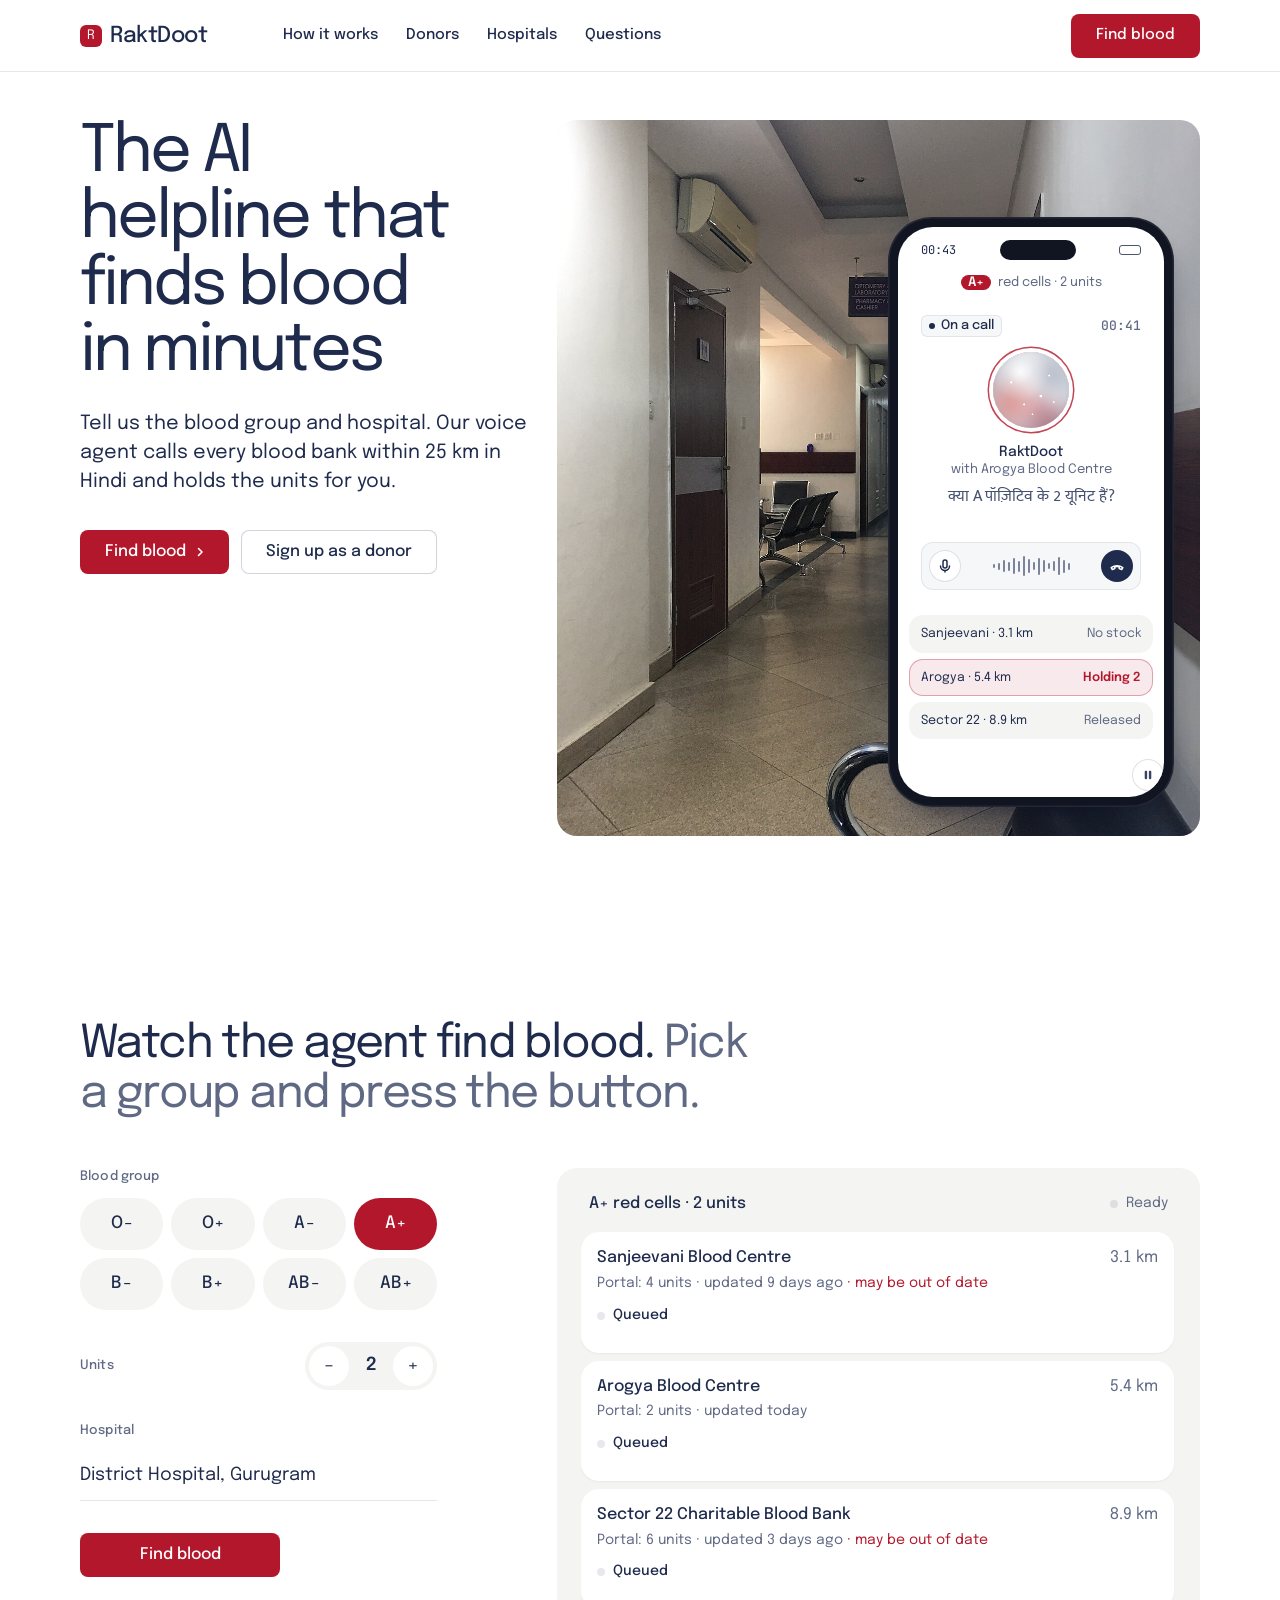
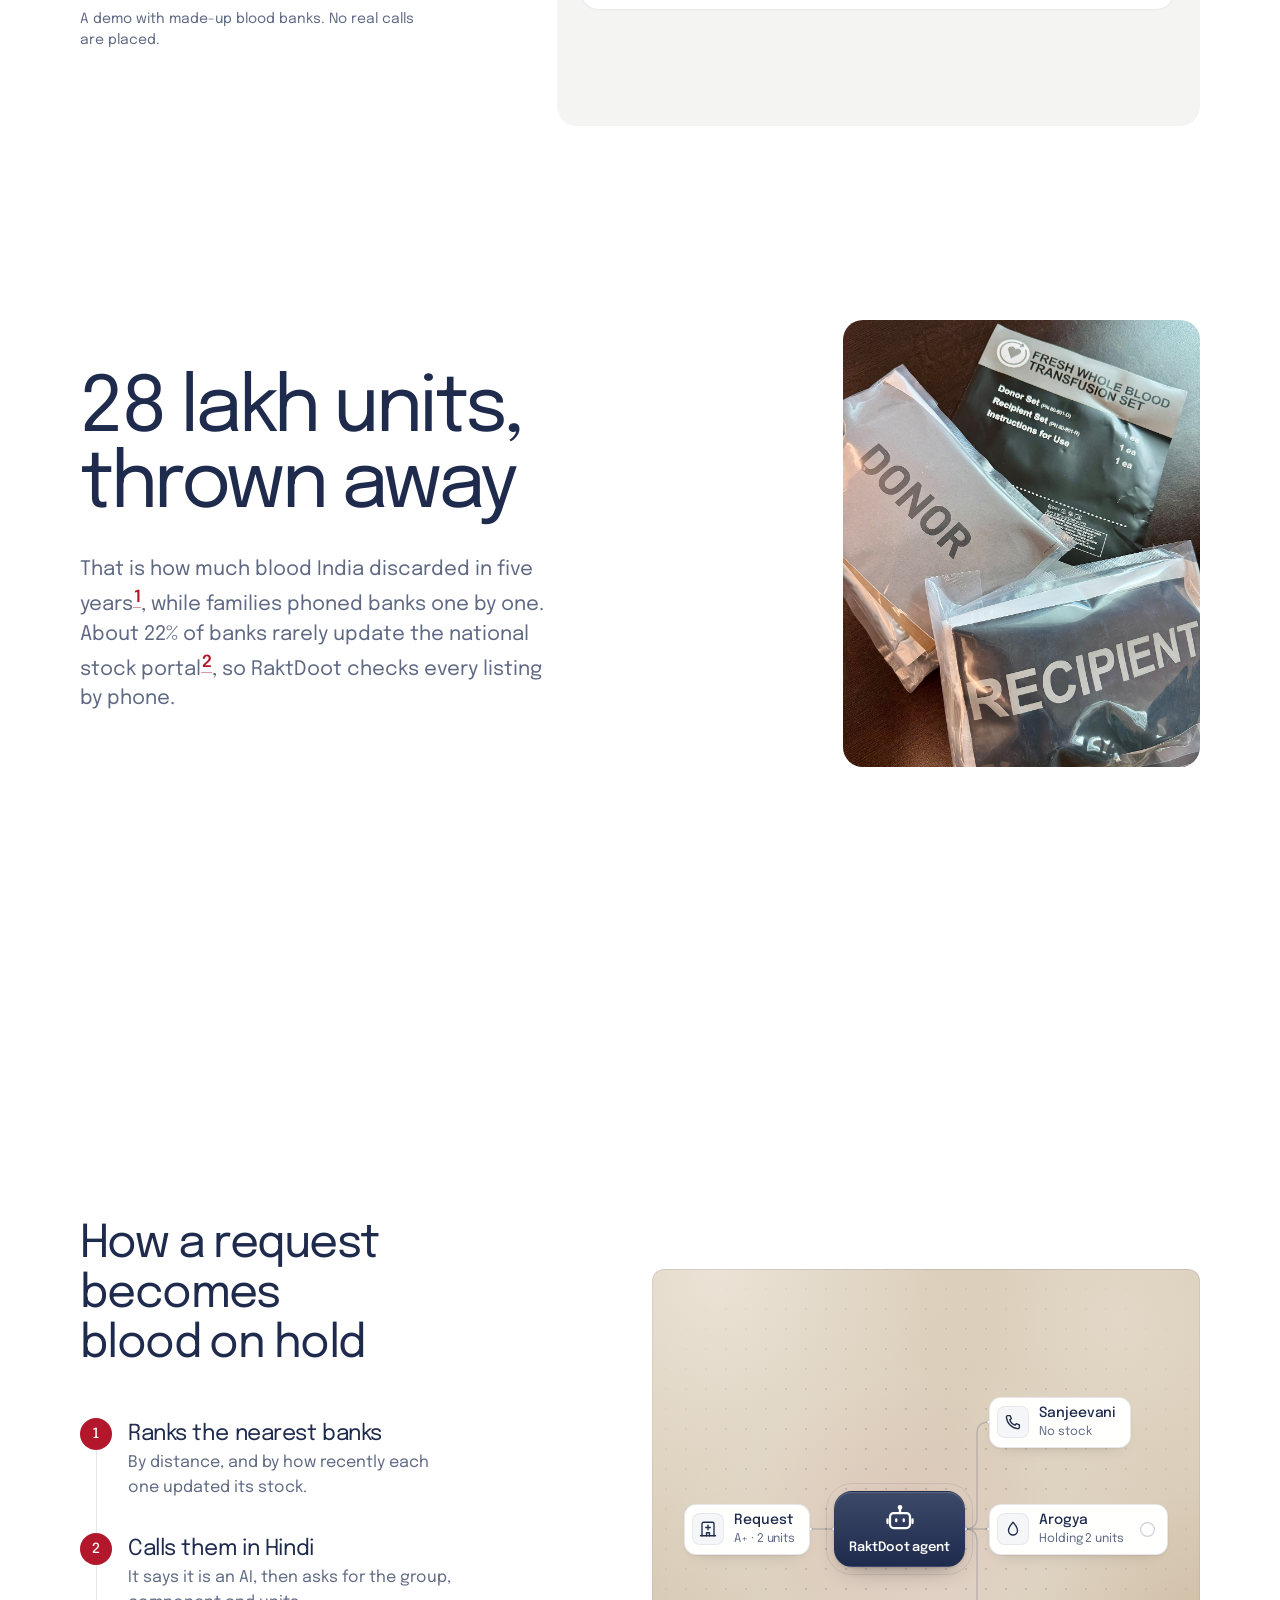
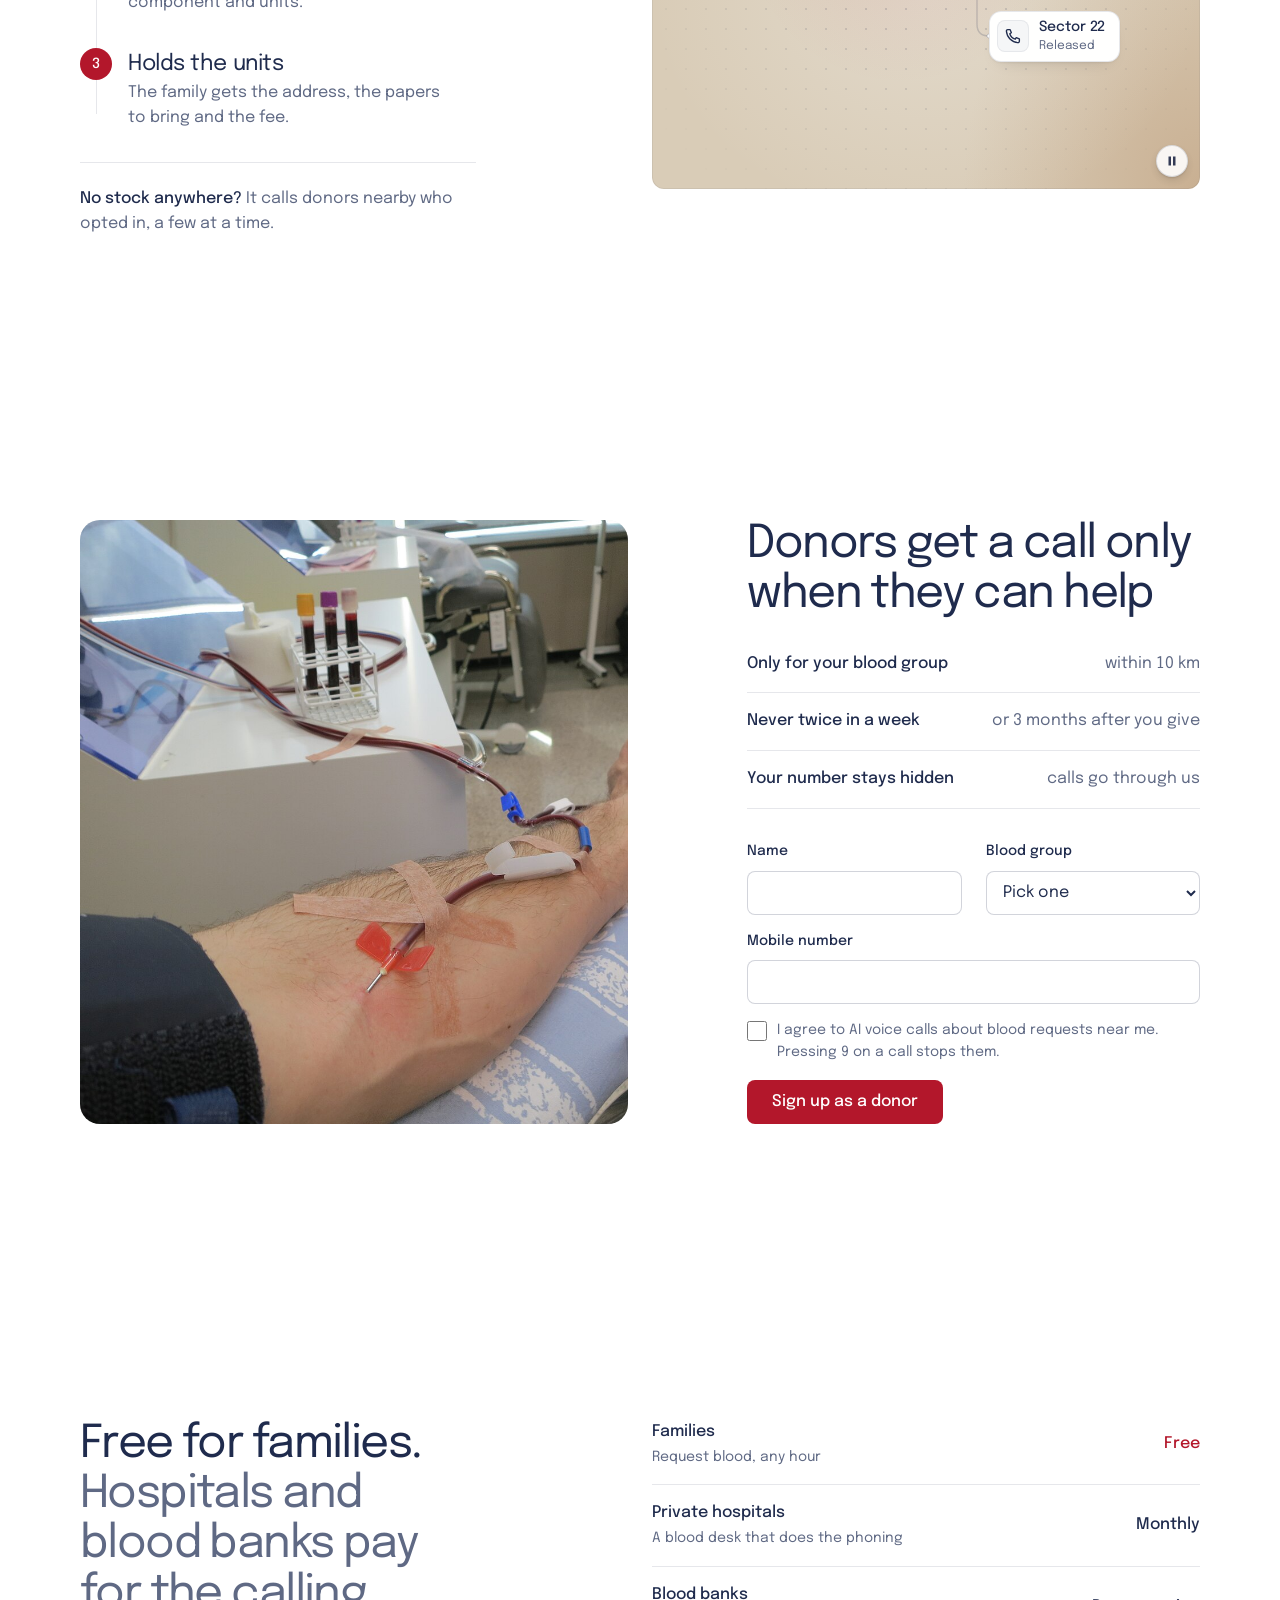
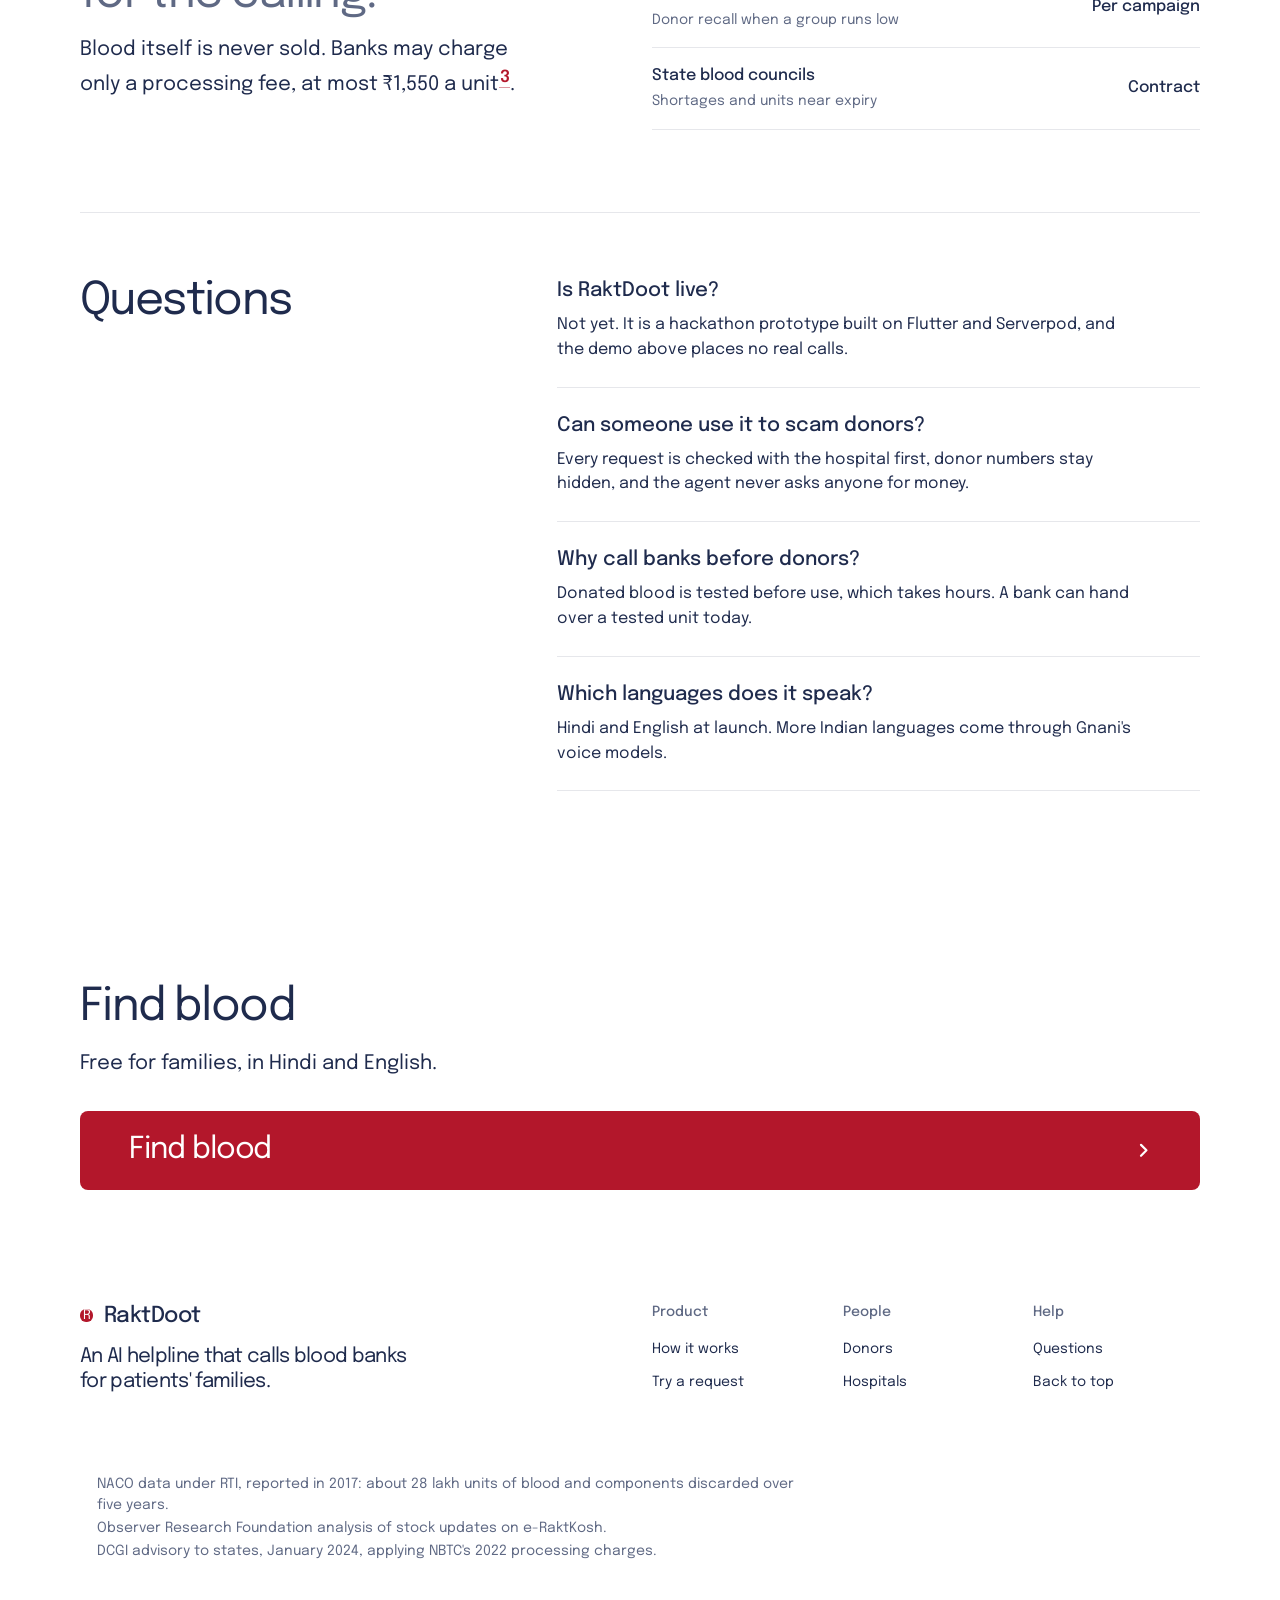
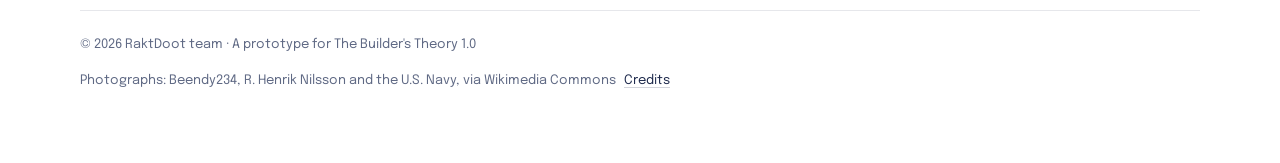
==== site/index.html @ 1589af37 "Baseline: pitch decks, landing page, plan and validation sheet Co-Authored-By: Claude Opus 5.5 <nore" ====
<!doctype html>
<html lang="en" data-type="software" data-radius="soft" data-buttons="solid" data-motion>
<head>
<meta charset="utf-8">
<meta name="viewport" content="width=device-width, initial-scale=1, viewport-fit=cover">
<title>RaktDoot: AI blood helpline for patients' families</title>
<meta name="description" content="Tell RaktDoot the blood group and hospital. Its voice agent calls nearby blood banks in Hindi and holds the units. Free for families.">
<meta property="og:type" content="website">
<meta property="og:title" content="RaktDoot: AI blood helpline for patients' families">
<meta property="og:description" content="A voice agent that calls every blood bank within 25 km and holds the units for you.">
<meta name="twitter:card" content="summary_large_image">
<link rel="icon" href="data:image/svg+xml,%3Csvg xmlns='http://www.w3.org/2000/svg' viewBox='0 0 32 32'%3E%3Ccircle cx='16' cy='16' r='15' fill='%23b3172b'/%3E%3Ctext x='16' y='22' font-family='Arial' font-size='17' font-weight='700' fill='%23fff' text-anchor='middle'%3ER%3C/text%3E%3C/svg%3E">
<meta name="theme-color" content="#ffffff">
<meta name="site-kind" content="software">
<meta name="page-type" content="software">
<link rel="preconnect" href="https://fonts.googleapis.com">
<link rel="preconnect" href="https://fonts.gstatic.com" crossorigin>
<link href="https://fonts.googleapis.com/css2?family=Epilogue:wght@400..700&family=JetBrains+Mono:wght@400..500&family=Mukta:wght@400;500;600&display=swap" rel="stylesheet">
<link rel="stylesheet" href="assets/system.css">
<link rel="stylesheet" href="assets/ui/cards.css">
<link rel="stylesheet" href="assets/motion/motion.css">
<link rel="stylesheet" href="assets/backgrounds/backgrounds.css">
<link rel="stylesheet" href="assets/layout/layout.css">
<link rel="stylesheet" href="assets/icons/icon.css">
<style>
:root {
  --p-bg: #ffffff; --p-surface: #f4f4f2; --p-ink: #1f2b4d; --p-muted: #5f6984;
  --p-accent: #b3172b; --p-accent-ink: #ffffff; --p-action: #b3172b; --p-action-ink: #ffffff;
  --p-inv-bg: #1f2b4d; --p-inv-surface: #2c3859; --p-inv-ink: #ffffff; --p-inv-muted: #a2a8b8;
  --p-inv-accent: #ffffff; --p-inv-accent-ink: #1f2b4d; --p-inv-action: #ffffff; --p-inv-action-ink: #1f2b4d;
  --font-display: "Epilogue", system-ui, sans-serif;
  --font-text: "Epilogue", system-ui, sans-serif;
  --font-mono: "JetBrains Mono", ui-monospace, "SFMono-Regular", Menlo, Consolas, monospace;
  --display-weight: 400;
  --display-tracking: -0.035em;
  --display-tracking-xl: -0.045em;
  --ly-scale: 0.97;
}
</style>
<link rel="stylesheet" href="assets/ui/base.css">
<link rel="stylesheet" href="assets/ui/voice/fragment.css">
<link rel="stylesheet" href="assets/diagrams/diagram.css">
<link rel="stylesheet" href="page.css?v=14">
<script>document.documentElement.classList.add('m-enter');setTimeout(()=>document.documentElement.classList.add('m-enter-done'),700)</script>
<script src="assets/backgrounds/backgrounds.js"></script>
<script>document.documentElement.classList.add('mo-js');setTimeout(()=>document.documentElement.classList.add('mo-safe'),2500)</script>
<link rel="modulepreload" href="assets/moments/moments.js">
<link rel="modulepreload" href="assets/moments/lib.js">
<link rel="modulepreload" href="assets/moments/liquid-type/moment.js">
</head>
<body>
<!-- type: software
     deal: hero split, nav nav-centre-less bar, close close-type, footer footer-columns, rhythm space, buttons solid, mark initial
     palette: brand (white, navy ink, blood red accent) · type: epilogue · moment: liquid-type on the statement -->

<header class="nav">
  <div class="wrap nav__bar">
    <a class="skip-link" href="#top">Skip to content</a>
    <a class="nav__logo" href="#top"><span class="mark mark--initial" aria-hidden="true">R</span>RaktDoot</a>
    <nav class="nav__links" aria-label="Main">
      <div class="nav__item"><a class="nav__link" href="#how">How it works</a></div>
      <div class="nav__item"><a class="nav__link" href="#donors">Donors</a></div>
      <div class="nav__item"><a class="nav__link" href="#pricing">Hospitals</a></div>
      <div class="nav__item"><a class="nav__link" href="#faq">Questions</a></div>
    </nav>
    <div class="nav__actions">
      <a class="btn btn--primary" href="#try">Find blood</a>
    </div>
    <button class="nav__toggle" type="button" aria-expanded="false" aria-label="Menu">
      <svg width="18" height="18" viewBox="0 0 18 18" aria-hidden="true"><path d="M2 5h14M2 13h14" stroke="currentColor" stroke-width="1.6" stroke-linecap="round"/></svg>
    </button>
  </div>
</header>

<main id="top">
  <section class="hero hero--split" data-enter aria-labelledby="hero-h">
    <div class="wrap"><div class="hero-text grid hero__grid">
      <div class="hero__text span-5">
        <h1 id="hero-h">The AI helpline that finds blood in minutes</h1>
        <p class="hero__lead t-lead">Tell us the blood group and hospital. Our voice agent calls every blood bank within 25&nbsp;km in Hindi and holds the units for you.</p>
        <div class="btn-row">
          <a class="btn btn--primary" href="#try">Find blood<svg class="m-arrow" viewBox="0 0 12 12" aria-hidden="true"><path class="m-arrow__stem" d="M1 6h8"/><path class="m-arrow__head" d="M4.5 2.5 8 6l-3.5 3.5"/></svg></a>
          <a class="btn btn--secondary" href="#donors">Sign up as a donor</a>
        </div>
      </div>
      <div class="hero__media span-7 start-6 rd-media">
        <img src="img/corridor.jpg" width="1280" height="1707" alt="A quiet hospital corridor with warm ceiling lights and a row of waiting chairs" style="--ly-pos: 30% 55%" fetchpriority="high" data-source="stand-in" data-subject="hospital corridor">
        <div class="rd-phone" aria-label="The RaktDoot app during a call to a blood bank">
          <div class="rd-phone__screen">
            <div class="rd-phone__status"><span class="mono" data-clock>11:02</span><span class="rd-phone__notch" aria-hidden="true"></span><span class="rd-phone__sig" aria-hidden="true"></span></div>
            <p class="rd-phone__req"><b>A+</b> red cells · 2 units</p>
            <div class="ui ui-panel ui-voice rd-voice" data-ui="voice" data-ui-loop data-ui-opts='{"lines":["क्या A पॉज़िटिव के 2 यूनिट हैं?","हाँ, 11:40 तक होल्ड कर दिया।"]}'>
              <div class="ui-voice__top">
                <span class="ui-chip ui-chip--ink">On a call</span>
                <span class="ui-spacer"></span>
                <span class="ui-voice__time" data-voice-time>00:41</span>
              </div>
              <div class="ui-voice__orb" data-voice-orb></div>
              <div class="ui-voice__who"><span class="ui-voice__name">RaktDoot</span><span class="ui-voice__with">with Arogya Blood Centre</span></div>
              <div class="ui-voice__cap" data-voice-cap lang="hi">क्या A पॉज़िटिव के 2 यूनिट हैं?</div>
              <div class="ui-voice__bar">
                <span class="ui-voice__btn" aria-hidden="true"><svg class="ui-icon" viewBox="0 0 16 16"><rect x="6" y="2" width="4" height="8" rx="2"/><path d="M3.5 8a4.5 4.5 0 0 0 9 0M8 12.5V14"/></svg></span>
                <span class="ui-voice__wave" aria-hidden="true"><i style="--h:4"></i><i style="--h:7"></i><i style="--h:12"></i><i style="--h:9"></i><i style="--h:16"></i><i style="--h:11"></i><i style="--h:20"></i><i style="--h:14"></i><i style="--h:8"></i><i style="--h:17"></i><i style="--h:12"></i><i style="--h:6"></i><i style="--h:10"></i><i style="--h:18"></i><i style="--h:13"></i><i style="--h:7"></i></span>
                <span class="ui-voice__btn ui-voice__end" aria-hidden="true"><svg class="ui-icon" viewBox="0 0 16 16"><path d="M2.2 9.6c3.4-2.6 8.2-2.6 11.6 0l-1.1 1.9-2.5-.9V8.9a7.5 7.5 0 0 0-4.4 0v1.7l-2.5.9z"/></svg></span>
              </div>
            </div>
            <ul class="rd-phone__list">
              <li><span>Sanjeevani · 3.1 km</span><em>No stock</em></li>
              <li class="is-on"><span>Arogya · 5.4 km</span><em>Holding 2</em></li>
              <li><span>Sector 22 · 8.9 km</span><em>Released</em></li>
            </ul>
          </div>
        </div>
      </div>
    </div></div>
  </section>

  <section class="section" id="try" aria-labelledby="try-h">
    <div class="wrap">
      <div class="section-head section-head--split">
        <div>
          <h2 id="try-h">Watch the agent find blood. <span class="muted">Pick a group and press the button.</span></h2>
        </div>
      </div>
      <div class="grid rd-try">
        <form class="rd-req span-4" id="request" novalidate aria-label="Demo blood request">
          <fieldset class="rd-field">
            <legend class="t-label muted">Blood group</legend>
            <div class="rd-groups" id="groups">
              <label><input type="radio" name="group" value="O-"><span>O−</span></label>
              <label><input type="radio" name="group" value="O+"><span>O+</span></label>
              <label><input type="radio" name="group" value="A-"><span>A−</span></label>
              <label><input type="radio" name="group" value="A+" checked><span>A+</span></label>
              <label><input type="radio" name="group" value="B-"><span>B−</span></label>
              <label><input type="radio" name="group" value="B+"><span>B+</span></label>
              <label><input type="radio" name="group" value="AB-"><span>AB−</span></label>
              <label><input type="radio" name="group" value="AB+"><span>AB+</span></label>
            </div>
          </fieldset>
          <div class="rd-field rd-row">
            <span class="t-label muted" id="units-k">Units</span>
            <div class="rd-stepper" role="group" aria-labelledby="units-k">
              <button type="button" id="unitsDown" aria-label="One unit fewer">−</button>
              <output id="units" aria-live="polite">2</output>
              <button type="button" id="unitsUp" aria-label="One unit more">+</button>
            </div>
          </div>
          <div class="rd-field">
            <label class="t-label muted" for="hospital">Hospital</label>
            <input class="rd-input" id="hospital" name="hospital" value="District Hospital, Gurugram" autocomplete="organization" aria-describedby="hospital-err">
            <p class="field__error" id="hospital-err" hidden>Write the hospital's name.</p>
          </div>
          <button class="btn btn--primary rd-go" type="submit" id="findBtn">Find blood</button>
          <p class="t-small muted">A demo with made-up blood banks. No real calls are placed.</p>
        </form>

        <div class="rd-log span-7 start-6" id="log" aria-live="off">
          <div class="rd-log__head">
            <span class="rd-log__title" id="logTitle">A+ red cells · 2 units</span>
            <span class="rd-log__state" id="logState">Ready</span>
          </div>
          <div class="rd-log__body" id="logBody">
            <ol class="rd-calls" id="calls"></ol>
            <div id="donorsRun" hidden></div>
            <div class="rd-go-card" id="gocard" hidden></div>
          </div>
          <p class="sr-only" id="announce" aria-live="polite"></p>
        </div>
      </div>
    </div>
  </section>

  <section class="section rd-why" id="why" aria-labelledby="why-h">
    <div class="wrap">
      <div class="grid rd-why__grid">
        <div class="span-7" data-moment="liquid-type" data-moment-opts='{"strength": 1.1}'>
          <h2 id="why-h" class="mo-lt__type rd-statement">28 lakh units, thrown away</h2>
          <p class="t-lead rd-why__lead">That is how much blood India discarded in five years<sup><a href="#src-1">1</a></sup>, while families phoned banks one by one. About 22% of banks rarely update the national stock portal<sup><a href="#src-2">2</a></sup>, so RaktDoot checks every listing by phone.</p>
        </div>
        <div class="frame frame--photo frame--portrait span-4 start-9 rd-why__photo">
          <img class="frame__img" src="img/blood-bags.jpg" width="1280" height="1707" alt="Two blood bags in sealed pouches marked donor and recipient" loading="lazy" data-source="stand-in" data-subject="blood bags">
        </div>
      </div>
    </div>
  </section>

  <section class="section" id="how" aria-labelledby="how-h">
    <div class="wrap">
      <div class="grid rd-how">
        <div class="span-5">
          <div class="section-head">
            <h2 id="how-h">How a request becomes blood on hold</h2>
          </div>
          <ol class="rd-steps">
            <li>
              <span class="step-num">1</span>
              <h3>Ranks the nearest banks</h3>
              <p>By distance, and by how recently each one updated its stock.</p>
            </li>
            <li>
              <span class="step-num">2</span>
              <h3>Calls them in Hindi</h3>
              <p>It says it is an AI, then asks for the group, component and units.</p>
            </li>
            <li>
              <span class="step-num">3</span>
              <h3>Holds the units</h3>
              <p>The family gets the address, the papers to bring and the fee.</p>
            </li>
          </ol>
          <p class="rd-fallback"><b>No stock anywhere?</b> It calls donors nearby who opted in, a few at a time.</p>
        </div>
        <div class="panel span-6 start-7 rd-how__panel">
          <div class="dg" data-diagram><script type="application/json">{"layout": "lanes", "alt": "A request from the hospital goes to the RaktDoot agent, which calls three blood banks at once: one has no stock, one holds two units, one is released.", "input": {"label": "Request", "icon": "ui:hospital", "sub": "A+ · 2 units"}, "core": {"label": "RaktDoot agent", "icon": "ui:bot"}, "lanes": [{"label": "Sanjeevani", "icon": "ui:phone", "sub": "No stock"}, {"label": "Arogya", "icon": "ui:droplet", "done": true, "sub": "Holding 2 units"}, {"label": "Sector 22", "icon": "ui:phone", "sub": "Released"}]}</script></div>
        </div>
      </div>
    </div>
  </section>

  <section class="section rd-donors" id="donors" aria-labelledby="donors-h">
    <div class="wrap">
      <div class="grid rd-donors__grid">
        <div class="frame frame--photo span-6 rd-donors__photo">
          <img class="frame__img" src="img/donation.jpg" width="1280" height="1058" alt="A donor's arm during a platelet donation, with a line running to sample tubes" loading="lazy" data-source="stand-in" data-subject="blood donation" style="object-position: 40% 50%">
        </div>
        <div class="span-5 start-8 rd-donors__copy">
          <h2 id="donors-h">Donors get a call only when they can help</h2>
          <ul class="rows rd-promises">
            <li><span class="rows__name">Only for your blood group</span><span class="rows__value">within 10 km</span></li>
            <li><span class="rows__name">Never twice in a week</span><span class="rows__value">or 3 months after you give</span></li>
            <li><span class="rows__name">Your number stays hidden</span><span class="rows__value">calls go through us</span></li>
          </ul>
          <form class="rd-dform" id="donorForm" novalidate>
            <div class="field"><label for="dName">Name</label>
              <input id="dName" name="name" type="text" autocomplete="name" aria-describedby="dName-err">
              <p class="field__error" id="dName-err" hidden>Write your name.</p></div>
            <div class="field"><label for="dGroup">Blood group</label>
              <select id="dGroup" name="group" aria-describedby="dGroup-err">
                <option value="">Pick one</option>
                <option>O−</option><option>O+</option><option>A−</option><option>A+</option><option>B−</option><option>B+</option><option>AB−</option><option>AB+</option>
              </select>
              <p class="field__error" id="dGroup-err" hidden>Pick your blood group.</p></div>
            <div class="field rd-dform__wide"><label for="dPhone">Mobile number</label>
              <input id="dPhone" name="phone" type="tel" inputmode="numeric" autocomplete="tel-national" aria-describedby="dPhone-err">
              <p class="field__error" id="dPhone-err" hidden>Write a 10-digit mobile number.</p></div>
            <label class="rd-consent rd-dform__wide"><input id="dConsent" type="checkbox" aria-describedby="dConsent-err"><span>I agree to AI voice calls about blood requests near me. Pressing 9 on a call stops them.</span></label>
            <p class="field__error rd-dform__wide" id="dConsent-err" hidden>Tick the box so we are allowed to call you.</p>
            <div class="btn-row rd-dform__wide"><button class="btn btn--primary" type="submit">Sign up as a donor</button></div>
            <p class="rd-dform__done rd-dform__wide" id="donorDone" role="status" hidden></p>
          </form>
        </div>
      </div>
    </div>
  </section>

  <section class="section" id="pricing" aria-labelledby="pricing-h">
    <div class="wrap">
      <div class="grid">
        <div class="section-head span-5">
          <h2 id="pricing-h">Free for families. <span class="muted">Hospitals and blood banks pay for the calling.</span></h2>
          <p class="t-small muted">Blood itself is never sold. Banks may charge only a processing fee, at most ₹1,550 a unit<sup><a href="#src-3">3</a></sup>.</p>
        </div>
        <ul class="rows span-6 start-7 rd-payers">
          <li><span class="rows__name">Families<small>Request blood, any hour</small></span><span class="rows__value">Free</span></li>
          <li><span class="rows__name">Private hospitals<small>A blood desk that does the phoning</small></span><span class="rows__value">Monthly</span></li>
          <li><span class="rows__name">Blood banks<small>Donor recall when a group runs low</small></span><span class="rows__value">Per campaign</span></li>
          <li><span class="rows__name">State blood councils<small>Shortages and units near expiry</small></span><span class="rows__value">Contract</span></li>
        </ul>
      </div>
    </div>
  </section>

  <section class="section" id="faq" aria-labelledby="faq-h">
    <div class="wrap">
      <div class="grid">
        <div class="section-head span-4"><h2 id="faq-h">Questions</h2></div>
        <div class="faq span-7 start-6">
          <div class="faq__item"><h3>Is RaktDoot live?</h3><p>Not yet. It is a hackathon prototype built on Flutter and Serverpod, and the demo above places no real calls.</p></div>
          <div class="faq__item"><h3>Can someone use it to scam donors?</h3><p>Every request is checked with the hospital first, donor numbers stay hidden, and the agent never asks anyone for money.</p></div>
          <div class="faq__item"><h3>Why call banks before donors?</h3><p>Donated blood is tested before use, which takes hours. A bank can hand over a tested unit today.</p></div>
          <div class="faq__item"><h3>Which languages does it speak?</h3><p>Hindi and English at launch. More Indian languages come through Gnani's voice models.</p></div>
        </div>
      </div>
    </div>
  </section>
</main>

<footer class="footer closing" id="contact" aria-labelledby="close-h">
  <div class="wrap">
    <div class="closing__cta close--type">
      <div class="section-head">
        <h2 id="close-h">Find blood</h2>
        <p>Free for families, in Hindi and English.</p>
      </div>
      <a class="btn btn--primary btn--xl btn--wide" href="#try">Find blood<svg class="m-arrow" viewBox="0 0 12 12" aria-hidden="true"><path class="m-arrow__stem" d="M1 6h8"/><path class="m-arrow__head" d="M4.5 2.5 8 6l-3.5 3.5"/></svg></a>
    </div>
    <div class="closing__links">
      <div class="grid">
        <div class="span-4 stack-4">
          <a class="nav__logo" href="#top"><span class="mark mark--initial" aria-hidden="true">R</span>RaktDoot</a>
          <p class="footer__lede">An AI helpline that calls blood banks for patients' families.</p>
        </div>
        <div class="span-2 start-7 footer__col"><h3>Product</h3><ul><li><a href="#how">How it works</a></li><li><a href="#try">Try a request</a></li></ul></div>
        <div class="span-2 footer__col"><h3>People</h3><ul><li><a href="#donors">Donors</a></li><li><a href="#pricing">Hospitals</a></li></ul></div>
        <div class="span-2 footer__col"><h3>Help</h3><ul><li><a href="#faq">Questions</a></li><li><a href="#top">Back to top</a></li></ul></div>
      </div>
      <ol class="rd-sources t-small muted">
        <li id="src-1">NACO data under RTI, reported in 2017: about 28 lakh units of blood and components discarded over five years.</li>
        <li id="src-2">Observer Research Foundation analysis of stock updates on e-RaktKosh.</li>
        <li id="src-3">DCGI advisory to states, January 2024, applying NBTC's 2022 processing charges.</li>
      </ol>
      <div class="footer__legal">
        <span>&copy; 2026 RaktDoot team · A prototype for The Builder's Theory 1.0</span>
        <details class="credits"><summary>Photographs: Beendy234, R. Henrik Nilsson and the U.S. Navy, via Wikimedia Commons</summary><p>Hospital corridor by Beendy234 (CC0); platelet donation by R. Henrik Nilsson (CC BY 4.0); blood bags, U.S. Navy photo by Emily McCamy (public domain). All via Wikimedia Commons.</p></details>
      </div>
    </div>
  </div>
</footer>

<script type="module" src="assets/system.js"></script>
<script type="module" src="assets/motion/motion.js"></script>
<script type="module" src="assets/layout/layout.js"></script>
<script type="module" src="assets/diagrams/mount.js"></script>
<script type="module" src="page.js"></script>
</body>
</html>
---- site/assets/system.css ----
/*
  taste-skill system.css - the one system for the page. Link it first, then assets/ui/cards.css (the
  feature card, its panel and the fragment placements), then set the palette (--p-*), the fonts and
  the radius set on :root in the page (node scripts/start.mjs prints that block).
  Do not add a second grid, spacing scale, type scale, radius scale, button or card style.
*/

/* ---------------------------------------------------------------- tokens */
:root {
  /* palette (hex only; fx.js reads --bg --surface --ink --muted --accent --accent-ink) */
  --p-bg: #ffffff;
  --p-surface: #f4f4f4;
  --p-ink: #111111;
  --p-muted: #6b6b6b;
  --p-accent: #1a4be0;
  --p-accent-ink: #ffffff;
  --p-action: #1a4be0;      /* buttons, links, focus: the accent, or the ink when the accent is too pale */
  --p-action-ink: #ffffff;
  --p-inv-bg: #111111;
  --p-inv-surface: #1c1c1c;
  --p-inv-ink: #f4f4f4;
  --p-inv-muted: #a3a3a3;
  --p-inv-accent: #ffffff;
  --p-inv-accent-ink: #111111;
  --p-inv-action: #ffffff;
  --p-inv-action-ink: #111111;
  /* the lit ground behind UI and in the closing band (references/cards.md), one per page, tech pages only
     (none on kind other, which is flat): <html data-ground="sand|sky|sage|painting">. system.js gives it to every ground
     that holds UI, on light and dark pages alike; --hue on one panel changes only its accent */
  --ground-bg: #d9ccb7; --ground-surface: #e9e0d2; --ground-ink: #2a2622; --ground-muted: #5a534a; --ground-accent: #a8794a;

  /* fonts */
  --font-display: system-ui, -apple-system, "Segoe UI", sans-serif;
  --font-text: system-ui, -apple-system, "Segoe UI", sans-serif;
  --font-mono: ui-monospace, "SFMono-Regular", Menlo, Consolas, monospace;
  --display-weight: 400;    /* headlines 400; 500 on a tech page (software, gaming, hardware) */
  --display-tracking: -0.025em;

  /* the page rhythm (references/layout-v4.md): one section per screen. The header is fixed and
     --nav tall; every section is padded --padt above and --padb (plus the phone action bar, --bar)
     below, and is exactly one or two screens tall (--h: 1 or 2; --hm on a phone). The hero's words
     start --hgap under the header and its content ends --hpadb above the fold. */
  --nav: 72px;
  --padt: 120px;
  --padb: 72px;
  --hgap: 48px;
  --hpadb: 64px;
  --bar: 0px;
  /* grid: one .wrap (alias .container) for the header, every section and the footer, the same
     --gut on both sides: 1280 wide at x 80-1360 at 1440, 342 at x 24-366 at 390 */
  --container: 1280px;
  --gut: 80px;
  --pad: var(--gut);
  --gutter: 24px;

  /* spacing: 4/8 scale */
  --s-1: 4px;  --s-2: 8px;  --s-3: 12px; --s-4: 16px; --s-5: 24px;
  --s-6: 32px; --s-7: 48px; --s-8: 64px; --s-9: 96px; --s-10: 128px;
  --section: 40px;      /* only a .section outside main (the kit's demo pages); every main > section and
                           footer.closing take --padt and --padb */
  --section-band: 56px; /* the same for an older footer outside footer.closing */
  --head-gap: 48px;     /* the one heading-to-content gap, 32 on a phone (layout.css reads it as --ly-head-gap) */
  --card-pad: 16px;     /* card padding (cards.css sets its own for cards with a panel) */
  --card-gap: 16px;     /* gap between cards */

  /* type scale (the only sizes on the page) */
  --t-label: 13px;
  --t-small: 14px;
  --t-body: 16px;
  --t-lead: 18px;
  --t-card: 18px;
  --t-h3: 24px;
  /* straight lines from the phone size at 390 to the desktop size at 1440 (system.md's table) */
  --t-h2: clamp(30px, 1.72vw + 23.3px, 48px);
  --t-h1: clamp(38px, 3.24vw + 25.4px, 72px);
  /* a big number stays a step under the h2 (VI-11): 38 at 1440, 28 at 390, so it never reads as a
     section heading; a stats row and a price set their own, smaller still */
  --t-stat: clamp(28px, .952vw + 24.29px, 38px);

  /* radius: one scale (soft by default; data-radius on <html> switches it) */
  --r-sm: 8px;  --r-md: 12px; --r-lg: 20px; --r-btn: 8px;

  /* controls (fixed here; a page never adds its own) */
  --btn-h: 44px;
  --btn-h-sm: 36px;
  --nav-h: var(--nav);  /* the older name, kept for the kit's files */
  --icon: 16px;         /* small icons: socials, menu chevrons, mono brand marks */

  /* motion: the one UI ease-out (motion.css --m-ease and ui/base.css --u-ease read it; references/motion.md) */
  --ease: cubic-bezier(.2, .8, .2, 1);
  --dur: 180ms;
}
html[data-radius="sharp"] { --r-sm: 4px; --r-md: 6px;  --r-lg: 8px;  --r-btn: 4px; }
html[data-radius="soft"]  { --r-sm: 8px; --r-md: 12px; --r-lg: 20px; --r-btn: 8px; }
html[data-radius="round"] { --r-sm: 10px; --r-md: 16px; --r-lg: 24px; --r-btn: 999px; }
/* the four lit grounds (references/cards.md); sand is the default above. painting goes with
   painterly-landscape (x.ai's daylight sky over olive hills) */
html[data-ground="sky"]      { --ground-bg: #c6d3df; --ground-surface: #d6e0e9; --ground-ink: #25303a; --ground-muted: #4d5964; --ground-accent: #3f6a92; }
html[data-ground="sage"]     { --ground-bg: #cdd6c6; --ground-surface: #dce3d6; --ground-ink: #262d24; --ground-muted: #535b51; --ground-accent: #6c8e63; }
html[data-ground="painting"] { --ground-bg: #79a8d6; --ground-surface: #a6c4e2; --ground-ink: #16212c; --ground-muted: #273949; --ground-accent: #9c9b3c; }
/* cards.css takes its card and panel radii from this scale */
html[data-radius] .card { --c-r: var(--r-lg); }
html[data-radius] .panel { --p-r: var(--r-md); }

/* a phone: the header 56, the sections padded 96 / 48, the hero's words 40 under the header and its
   content ending 24 above the fold, 24 at both sides, 12 between columns */
@media (max-width: 639px) {
  :root { --nav: 56px; --padt: 96px; --padb: 48px; --hgap: 40px; --hpadb: 24px; --gut: 24px; --gutter: 12px; --card-gap: 12px; --head-gap: 32px; }
}
@media (min-width: 640px) {
  :root { --gut: 48px; --section: 48px; --section-band: 72px; --card-pad: 24px; }
}
@media (min-width: 1024px) {
  :root { --gut: 80px; --section: 56px; --section-band: 96px; --card-gap: 24px;
          --t-lead: 20px; --t-card: 20px; --t-h3: 28px; }
  /* a place (and a local service): the 1200 column at x 120-1320 */
  html[data-type="place"] { --gut: 120px; --container: 1200px; }
}
/* a place (VI-06, ST-96, PH-23): its own smaller type (h1 48/53 and 32/37, h2 32/40 and 24/30, titles
   and the sub-line 20 and 18), the Recipe 3 hero's gap under its photograph (40, 24 on a phone),
   square photographs and cards and 2px buttons, whatever data-radius and data-buttons say */
:root[data-type="place"] {
  --hgap: 40px;
  --t-h1: clamp(32px, 1.524vw + 26.06px, 48px);
  --t-h2: clamp(24px, .762vw + 21px, 32px);
  --t-h3: clamp(20px, .381vw + 18.51px, 24px);
  --r-sm: 2px; --r-md: 0px; --r-lg: 0px; --r-btn: 2px;
}
:root[data-type="place"] :is(h1, .t-h1) { line-height: 1.104; }
:root[data-type="place"] :is(h2, .t-h2) { line-height: 1.25; }
@media (max-width: 639px) {
  :root[data-type="place"] { --hgap: 24px; }
  :root[data-type="place"] :is(h1, .t-h1) { line-height: 1.156; }
}

/* ---------------------------------------------------------------- grounds (at most three) */
:root, .ground-base {
  --bg: var(--p-bg); --surface: var(--p-surface); --ink: var(--p-ink); --muted: var(--p-muted);
  --accent: var(--p-accent); --accent-ink: var(--p-accent-ink); --card: var(--p-surface);
  --action: var(--p-action); --action-ink: var(--p-action-ink);
}
.ground-surface {
  --bg: var(--p-surface); --surface: var(--p-bg); --ink: var(--p-ink); --muted: var(--p-muted);
  --accent: var(--p-accent); --accent-ink: var(--p-accent-ink); --card: var(--p-bg);
  --action: var(--p-action); --action-ink: var(--p-action-ink);
}
.ground-inverse {
  --bg: var(--p-inv-bg); --surface: var(--p-inv-surface); --ink: var(--p-inv-ink); --muted: var(--p-inv-muted);
  --accent: var(--p-inv-accent); --accent-ink: var(--p-inv-accent-ink); --card: var(--p-inv-surface);
  --action: var(--p-inv-action); --action-ink: var(--p-inv-action-ink);
}
:root, .ground-base, .ground-surface, .ground-inverse {
  --line: color-mix(in oklab, var(--ink) 11%, transparent);
  --line-strong: color-mix(in oklab, var(--ink) 20%, transparent);
  /* effects (fx.js) and UI fragments (assets/ui) take the colours of the ground they sit on */
  --fx-bg: var(--bg); --fx-surface: var(--surface); --fx-ink: var(--ink); --fx-muted: var(--muted);
  --fx-accent: var(--accent); --fx-accent-ink: var(--accent-ink);
  --ui-font: var(--font-text); --ui-mono: var(--font-mono); --ui-radius: var(--r-md);
}
.ground-base, .ground-surface, .ground-inverse { background: var(--bg); color: var(--ink); }

/* ---------------------------------------------------------------- base */
*, *::before, *::after { box-sizing: border-box; }
/* an anchor lands on the section's top (the judge's frame): the fixed header covers --nav of its --padt */
html { -webkit-text-size-adjust: 100%; scroll-padding-top: 0; scroll-behavior: auto; margin: 0; }
body {
  margin: 0; background: var(--bg); color: var(--ink);
  font: 400 var(--t-body)/1.55 var(--font-text);
  -webkit-font-smoothing: antialiased; text-rendering: optimizeLegibility; overflow-x: clip;
}
img, svg, video, canvas { display: block; max-width: 100%; }
/* hidden means hidden, also on an img the line above makes a block (a menu tab's photograph, a peek photograph) */
[hidden] { display: none !important; }
img, video { height: auto; }
a { color: inherit; text-decoration: none; }
button { font: inherit; color: inherit; }
h1, h2, h3, h4, p, ul, ol, figure, blockquote { margin: 0; }
ul, ol { padding: 0; list-style: none; }
h1, h2, h3, h4 {
  font-family: var(--font-display); font-weight: var(--display-weight);
  letter-spacing: var(--display-tracking); text-wrap: balance; overflow-wrap: break-word;
  /* a long word (a German compound at 390) breaks at a syllable with a hyphen, in the language of <html lang>;
     only words of 10 letters or more, 4 at least on each side, so a short English heading never breaks */
  hyphens: auto; -webkit-hyphens: auto; hyphenate-limit-chars: 10 4 4;
}
h1, .t-h1 { font-size: var(--t-h1); line-height: 1.04; }
h2, .t-h2 { font-size: var(--t-h2); line-height: 1.1; }
h3, .t-h3 { font-size: var(--t-h3); line-height: 1.2; }
h4, .t-card { font-family: var(--font-text); font-weight: 500; font-size: var(--t-card); line-height: 1.3; letter-spacing: -0.01em; }
p { text-wrap: pretty; }
.t-lead  { font-size: var(--t-lead); line-height: 1.5; }
.t-body  { font-size: var(--t-body); line-height: 1.55; }
.t-small { font-size: var(--t-small); line-height: 1.5; }
.t-label { font-size: var(--t-label); font-weight: 500; line-height: 1.4; letter-spacing: 0.01em; }
.t-stat  { font-family: var(--font-display); font-weight: var(--display-weight); font-size: var(--t-stat);
           line-height: 1; letter-spacing: var(--display-tracking); font-variant-numeric: tabular-nums; }
.muted { color: var(--muted); }
.mono  { font-family: var(--font-mono); }
.measure { max-width: 62ch; }
:focus-visible { outline: 2px solid var(--action); outline-offset: 2px; border-radius: 2px; }
::selection { background: color-mix(in oklab, var(--accent) 30%, transparent); }

/* ---------------------------------------------------------------- grid */
.wrap, .container { width: min(100% - 2 * var(--gut), var(--container)); margin-inline: auto; padding-inline: 0; }
.grid { display: grid; grid-template-columns: repeat(12, minmax(0, 1fr)); column-gap: var(--gutter); row-gap: var(--card-gap); }
.grid > * { min-width: 0; grid-column: 1 / -1; }
.section { padding-block: var(--section); }

/* ---------------------------------------------------------------- one section per screen
   The page is a stack of screens. Framed at scrollY = k x the screen height, a shot shows exactly one
   section: the hero alone on the first screen, every other section (and footer.closing, the close and
   the footer in one) exactly one or two screens tall, its h2 first, --padt under its top. Heights
   and padding do it: no pinning, snapping or script.
     <section class="section" id=".." style="--h: 2">     (2 screens; --hm sets a phone's count alone)
       <div class="wrap"> the h2 first, then the content </div>     (the one in-flow child)
     </section>
   A layer (a full-bleed photograph or ground behind the words) is an <img class="layer" aria-hidden="true">
   beside the .wrap. Content must fit: one screen holds 708px of content at 1440x900 (900 - 120 - 72),
   two hold 1,608 (the second screen's part starts --padt under its top with .g2). From 640 to 1279 a
   section keeps at least its screens and grows past them rather than overlap the next. */
main > :is(section, .section), footer.closing {
  position: relative; box-sizing: border-box;
  height: calc(var(--h, 1) * 100vh); height: calc(var(--h, 1) * 100svh);
  padding: var(--padt) 0 calc(var(--padb) + var(--bar));
}
main > :is(section, .section) > :is(.wrap, .container), footer.closing > .wrap { position: relative; z-index: 1; height: 100%; }
main > :is(section, .section) > :is(.wrap, .container):not(.grid) { display: flex; flex-direction: column; }
/* a .wrap that is the section's grid too (class="wrap grid"): its rows start at the top */
main > :is(section, .section) > :is(.wrap, .container).grid { align-content: start; }
/* .fill: the block that takes what the screen leaves under the heading (a photograph, a frame) */
main > :is(section, .section) > .wrap > .fill { flex: 1 1 0; min-height: 0; }
/* two screens as two groups: row 1 the h2 and the first group, row 2 the rest (no second h2), starting
   --padt under the second screen's top, so the second shot looks like any other section */
main > :is(section, .section).g2, footer.closing.g2 { --h: 2; }
main > :is(section, .section).g2 > :is(.wrap, .container), footer.closing.g2 > .wrap { display: grid; grid-template-rows: minmax(0, 1fr) minmax(0, 1fr); row-gap: calc(var(--padt) + var(--padb) + var(--bar)); }
main > :is(section, .section).g2 > :is(.wrap, .container) > *, footer.closing.g2 > .wrap > * { min-height: 0; align-self: start; }
main > :is(section, .section).g2 > :is(.wrap, .container) > :is(.group, .fill) { align-self: stretch; }
/* a group: one screen's part of a .g2 section (its h2 and first rows, or the rest) */
.group { display: flex; flex-direction: column; min-height: 0; }
/* each screen's card row runs down to that screen's foot (the cards stretch, their panels grow), so
   the second screen of a .g2 is never a short row over an empty ground; both rows end on the same line */
@media (min-width: 1024px) {
  main > :is(section, .section).g2 > .wrap > .grid:last-child,
  main > :is(section, .section).g2 > .wrap > .group > .grid:last-child { align-self: stretch; flex: 1 1 auto; min-height: 0; }
}
.group > .fill { flex: 1 1 0; min-height: 0; }
@media (min-width: 640px) and (max-width: 1279px) {
  main > :is(section, .section):not(.hero, .section--hero), footer.closing {
    height: auto; min-height: calc(var(--h, 1) * 100vh); min-height: calc(var(--h, 1) * 100svh);
  }
  /* the section is a column and its .wrap takes all of it, so a .fill (a photograph, a frame) still
     grows to the section's foot (a min-height percentage would not resolve, leaving it at its least) */
  /* :where() keeps it at no weight, so a page's own phone- or tablet-only hiding (section.desk-only { display: none }) wins */
  :where(main > :is(section, .section):not(.hero, .section--hero), footer.closing) { display: flex; flex-direction: column; }
  main > :is(section, .section):not(.hero, .section--hero) > :is(.wrap, .container), footer.closing > .wrap { flex: 1 0 auto; height: auto; min-height: 0; }
}
/* a phone: lvh (the screen with its bars hidden) for every section but the hero; --hm when stacking
   makes the content taller than the desktop count */
@media (max-width: 639px) {
  /* at least its screens, never less: content a screen cannot hold makes the section taller (the rhythm
     check then asks for --hm: 2 or less content); a fixed height would lay its last rows over the next
     section, the fault the phone shots showed most (a list under the closing heading and its button) */
  main > :is(section, .section):not(.hero, .section--hero), footer.closing {
    height: auto; min-height: calc(var(--hm, var(--h, 1)) * 100vh); min-height: calc(var(--hm, var(--h, 1)) * 100lvh);
  }
  /* one grid row at least the screens tall that grows with the .wrap's content: the .wrap is stretched to
     it, so its .fill and its two groups still share a definite height */
  /* (at no weight, as on the tablet: a page's own section.desk-only { display: none } still hides it) */
  :where(main > :is(section, .section):not(.hero, .section--hero):has(> :is(.wrap, .container)), footer.closing) {
    display: grid; grid-template-columns: minmax(0, 1fr); grid-template-rows: 1fr; grid-auto-rows: auto;
  }
  main > :is(section, .section):not(.hero, .section--hero) > :is(.wrap, .container), footer.closing > .wrap { height: auto; }
  main > :is(section, .section).g2m, footer.closing.g2m { --hm: 2; }
  main > :is(section, .section).g2m > :is(.wrap, .container), footer.closing.g2m > .wrap { display: grid; grid-template-rows: minmax(0, 1fr) minmax(0, 1fr); row-gap: calc(var(--padt) + var(--padb) + var(--bar)); }
  /* stacked in one, the two groups keep the open cards' 32px, so the first group's last panel never meets
     the next card's title */
  main > :is(section, .section).g2:not(.g2m) > :is(.wrap, .container) { display: flex; row-gap: var(--s-6); }
  /* what the two screens leave goes around the second group, so it opens below the header, not on the fold */
  main > :is(section, .section).g2:not(.g2m) > :is(.wrap, .container) > :last-child { margin-block: auto; }
  main > :is(section, .section).g2:not(.g2m) > :is(.wrap, .container) > * { align-self: stretch; }
}
/* a layer: the photograph or ground of a whole section, under its words, edge to edge */
main > :is(section, .section) > :is(img, video, canvas, picture).layer,
footer.closing > :is(img, video, canvas, picture).layer {
  position: absolute; inset: 0; z-index: 0; width: 100%; height: 100%; max-width: none; object-fit: cover; object-position: var(--pos, 50% 50%);
}
main > :is(section, .section) > picture.layer > img { width: 100%; height: 100%; object-fit: cover; }

/* the hero: exactly the first screen, the fixed header over its top. Its words start --hgap under the
   header (--photo adds a full-bleed photograph's height above them on a place); its content ends
   --hpadb above the fold, and nothing of the next section shows, at 1440, 1024, 820 and 390.
     <section class="hero hero--<type>"><div class="wrap"><div class="hero-text"> .. </div>[one strip]</div></section>
   .hero-text holds the whole composition (the words, and the picture or window beside or under them);
   one docked strip (logos, three facts) may follow it, at most 96px, desktop only. */
main > :is(.hero, .section--hero) {
  height: 100vh; height: 100svh; min-height: 0;
  padding: calc(var(--nav) + var(--photo, 0px) + var(--hgap)) 0 calc(var(--hpadb) + var(--bar));
}
:is(.hero, .section--hero) > .wrap { height: 100%; display: grid; grid-template-rows: minmax(0, 1fr) auto; row-gap: var(--s-7); }
:is(.hero, .section--hero) > .wrap > .hero-text { min-height: 0; }
/* a phone: the hero is at least the first screen and grows when a short phone (320x640) cannot hold its
   words, buttons and picture, so nothing of it lies over the next section or under the header */
@media (max-width: 639px) {
  main > :is(.hero, .section--hero) { height: auto; min-height: 100vh; min-height: 100svh; }
  main > :is(.hero, .section--hero):has(> :is(.wrap, .container)) { display: grid; grid-template-columns: minmax(0, 1fr); grid-template-rows: 1fr; grid-auto-rows: auto; }
  main > :is(.hero, .section--hero) > :is(.wrap, .container) { height: auto; }
}
:is(.hero, .section--hero) > .wrap > .hero-strip { grid-row: 2; max-height: 96px; }
@media (max-width: 639px) { :is(.hero, .section--hero) > .wrap > .hero-strip { display: none; } }
.section--hero .section-head { max-width: 860px; }
/* the starter's own hero (hero-split): the words on span-5 top-aligned, the picture on span-6 start-7
   as tall as the hero's content box (at most 716 at 1440x900); a phone stacks words, then the picture
   in what is left */
.hero-text.hero-split { height: 100%; align-items: stretch; }
.hero-split > .hero-copy { align-self: start; }
.hero-split > .hero-visual { position: relative; min-height: 0; height: 100%; }
@media (max-width: 1023px) {
  .hero-text.hero-split { display: flex; flex-direction: column; gap: var(--s-6); }
  .hero-split > .hero-visual { flex: 1 1 0; min-height: 200px; height: auto; }
}
.hero-copy > * + * { margin-top: var(--s-5); }
/* the h1 first in the words' column: its capitals start on the picture's top line, not the line box's
   (the leading above the capitals would put the words about 12px under the photograph's top) */
.hero-copy > h1:first-child { text-box: trim-start cap alphabetic; }
.hero-copy > .btn-row { margin-top: var(--s-6); }
/* three short facts at the foot of the words' column, on the picture's bottom line (no dead space
   under the buttons): <dl class="hero-facts"><div><dt>..</dt><dd>..</dd></div> x3</dl> */
@media (min-width: 1024px) {
  .hero-split > .hero-copy { height: 100%; display: flex; flex-direction: column; }
  .hero-split > .hero-copy > .hero-facts { margin-top: auto; }
}
.hero-facts { display: grid; grid-template-columns: repeat(3, minmax(0, 1fr)); gap: var(--s-5) var(--gutter); margin: 0; }
.hero-facts > div { display: grid; gap: var(--s-1); align-content: start; }
.hero-facts dt { font-size: var(--t-small); color: var(--muted); }
.hero-facts dd { margin: 0; font-weight: 500; }
@media (max-width: 1023px) { .hero-facts { display: none; } }
/* a notice line above the h1 (changed hours, a delivery cut-off): one line with a number, static,
   starting on the left line like the h1 under it */
.hero-notice { font-size: var(--t-small); font-weight: 500; color: var(--ink); }
.hero-notice b, .hero-notice strong { font-weight: 500; color: var(--accent); }
.hero-copy > .hero-notice + h1 { margin-top: var(--s-5); }

/* a phone: open tiles from a row of three or four (rooms, goods, beans) go two-up, an odd last one
   across the row, so a row of three fits one 844px screen (stacked one under another they need two) */
@media (max-width: 639px) {
  .grid > .tile:is(.span-3, .span-4) { grid-column: auto / span 6; }
  .grid > .tile:is(.span-3, .span-4):nth-child(odd of .tile):nth-last-child(1 of .tile) { grid-column: 1 / -1; }
  .grid > .tile:is(.span-3, .span-4) .tile__head { flex-wrap: wrap; gap: 0 var(--s-2); }
}
/* a phone: open cards (words on the ground, the panel under them) stacked one under another keep 32px
   between a panel's foot and the next card's title, so a title never reads as the panel's caption */
@media (max-width: 639px) { .grid:has(> .card--open) { row-gap: var(--s-6); } }
/* a phone stacks a two-screen section's four open tiles into its two screens: their panels take 180px (a wide
   crop), so the h2 and the first two tiles of two lines each end on the first screen and the four inside both,
   not a third of a screen past. A page that sets its group's own --p-h (#features .panel) sets its phone value
   too, as the starter does */
@media (max-width: 639px) { main > :is(section, .section).g2 .card--open > .panel { --p-h: 180px; } }
/* spans: desktop >= 1024. Tablet 640-1023: text cards on span-3 and span-6 go two-up; cards with a
   panel (a visual needs the width; the one exception is a span-6 pair, below)
   and everything else (split text and visuals, span-4 cards, span-5/7/8 blocks) take the full row, so a split stacks and no row is left half empty. Phone < 640: one column. */
@media (min-width: 640px) and (max-width: 1023px) {
  .grid > .card.span-3:not(:has(> .panel)), .grid > .card.span-6:not(:has(> .panel)) { grid-column: auto / span 6; }
  /* the one exception with a panel: a 2x2 (or a pair) of span-6 cards stays two-up from 720px (a panel
     of about 310px and more, wide enough for a kit fragment), so four cards take one or two screens
     at 768-820 instead of a card per row (four stacked panels run past two screens). Split cards and
     every other span keep the full row. Under 720 a card per row. */
  @media (min-width: 720px) {
    .grid > .card.span-6:has(> .panel):not(.card--split) { grid-column: auto / span 6; }
    .grid > .card.span-6:has(> .panel):not(.card--split):nth-child(odd of .card.span-6):nth-last-child(1 of .card.span-6) { grid-column: 1 / -1; }
  }
  /* open tiles (rooms, models, people, a photo pair) go two-up; an odd last one takes the row */
  .grid > .tile:is(.span-3, .span-4, .span-6) { grid-column: auto / span 6; }
  .grid > .tile:is(.span-3, .span-4, .span-6):nth-child(odd of .tile):nth-last-child(1 of .tile) { grid-column: 1 / -1; }
}
@media (min-width: 1024px) {
  .span-2  { grid-column: auto / span 2; }
  .span-3  { grid-column: auto / span 3; }
  .span-4  { grid-column: auto / span 4; }
  .span-5  { grid-column: auto / span 5; }
  .span-6  { grid-column: auto / span 6; }
  .span-7  { grid-column: auto / span 7; }
  .span-8  { grid-column: auto / span 8; }
  .span-9  { grid-column: auto / span 9; }
  .span-10 { grid-column: auto / span 10; }
  .span-12 { grid-column: auto / span 12; }
  .start-1 { grid-column-start: 1; } .start-2 { grid-column-start: 2; } .start-3 { grid-column-start: 3; }
  .start-5 { grid-column-start: 5; } .start-6 { grid-column-start: 6; } .start-7 { grid-column-start: 7; }
  .start-4 { grid-column-start: 4; } .start-8 { grid-column-start: 8; } .start-9 { grid-column-start: 9; }
  .start-10 { grid-column-start: 10; }
  /* a split is top-aligned: the words' first line and the picture's top on one line (never centred
     against each other, never mirrored: text left, the visual right, on every split of the page) */
  .grid--middle, .grid--top { align-items: start; }
}
/* card rows: every card in a row the same height (a plain .grid stretches them) */
.grid:is(.grid--middle, .grid--top) > .card { align-self: stretch; }
/* 1024-1279: a span-4 card's panel would be about 220px wide, too narrow for real UI. Cards with a
   panel on span-4 go two-up, a span-8 one takes the row, and an odd last one takes the row too
   (steps, proof row: two, then one wide; bento: the wide card, then the four small ones two by two) */
@media (min-width: 1024px) and (max-width: 1279px) {
  .grid > .card.span-4:has(> .panel) { grid-column: auto / span 6; }
  .grid > .card.span-8:has(> .panel),
  .grid > .card.span-4:has(> .panel):nth-child(odd of .card.span-4):nth-last-child(1 of .card.span-4) { grid-column: 1 / -1; }
}

/* ---------------------------------------------------------------- section heading */
.section-head { max-width: 760px; margin-bottom: var(--head-gap); display: grid; gap: var(--s-4); }
/* every heading starts on the left line (a centred head among left ones reads as a mistake): the
   old centred head is left-aligned too */
.section-head--center { text-align: left; justify-items: start; }
/* a head row: the h2 (and its line) left, one link or the section's button at the right line */
.section-head--split { max-width: none; display: flex; align-items: end; justify-content: space-between; gap: var(--s-5); flex-wrap: wrap; }
.section-head--split > div { display: grid; gap: var(--s-4); max-width: 760px; }
.section-head p { color: var(--ink); font-size: var(--t-lead); line-height: 1.5; max-width: 60ch; }
.section-head--row { max-width: none; display: flex; align-items: end; justify-content: space-between; gap: var(--s-5); flex-wrap: wrap; }
.section-head--row > div { display: grid; gap: var(--s-4); max-width: 760px; }
/* the hero row (hero-product, hero-cycle): the h1 and its line left, the buttons right, across 1280 */
.section--hero .section-head--row { max-width: none; }

/* ---------------------------------------------------------------- buttons (one pair, a dealt look)
   One pair a page, .btn--primary and .btn--secondary, in the look dealt with the page (sections.md)
   and set once on <html data-buttons>; the markup never changes:
     solid  filled primary, outlined secondary, the radius scale (Figma; the default)
     pill   pills, a chevron after the primary's label, a tinted secondary (x.ai)
     tonal  the radius scale, a tinted secondary with no outline (Linear, Vercel)
     arrow  an arrow after the primary's label; the secondary is a text link with an arrow (Stripe)
     block  near-square corners, 48px tall; the secondary is an underlined text link (shops, hotels) */
.btn {
  display: inline-flex; align-items: center; justify-content: center; gap: var(--s-2);
  height: var(--btn-h); padding: 0 var(--s-5); border-radius: var(--r-btn); border: 1px solid transparent;
  font: 500 var(--t-body)/1 var(--font-text); letter-spacing: 0; white-space: nowrap; cursor: pointer;
  transition: background-color var(--dur) var(--ease), color var(--dur) var(--ease), border-color var(--dur) var(--ease), text-decoration-color var(--dur) var(--ease);
}
.btn--primary { background: var(--action); color: var(--action-ink); }
.btn--primary:hover { background: color-mix(in oklab, var(--action) 86%, var(--ink)); }
/* an inverted primary (the action is the ground's ink: a brand band, a lit ground): its hover steps toward the ground, as the filled one steps toward the ink */
.ground-brand .btn--primary:hover { background: color-mix(in oklab, var(--action) 88%, var(--bg)); }
/* the ground's own colour with a clear border: never grey on grey, readable on an effect too */
.btn--secondary { background: var(--bg); color: var(--ink); border-color: var(--line-strong); }
.btn--secondary:hover { background: color-mix(in oklab, var(--bg) 94%, var(--ink)); border-color: color-mix(in oklab, var(--ink) 35%, transparent); }
.btn--sm { height: var(--btn-h-sm); padding: 0 var(--s-4); font-size: var(--t-small); }
html[data-buttons="pill"] { --r-btn: 999px; }
html[data-buttons="block"] { --r-btn: 2px; --btn-h: 48px; }
html:is([data-buttons="pill"], [data-buttons="tonal"]) .btn--secondary { background: color-mix(in oklab, var(--ink) 8%, var(--bg)); border-color: transparent; }
html:is([data-buttons="pill"], [data-buttons="tonal"]) .btn--secondary:hover { background: color-mix(in oklab, var(--ink) 14%, var(--bg)); border-color: transparent; }
/* arrow and block: the secondary is a text link at the button's height (no box: one button look) */
html:is([data-buttons="arrow"], [data-buttons="block"]) .btn--secondary {
  background: none; border-color: transparent; padding-inline: var(--s-2);
  text-decoration: underline; text-underline-offset: 4px; text-decoration-color: var(--line-strong);   /* the .link look */
}
html:is([data-buttons="arrow"], [data-buttons="block"]) .btn--secondary:hover { background: none; border-color: transparent; text-decoration-color: currentColor; }
/* the glyph after a label: a chevron (pill) or an arrow (arrow), drawn so every font shows the same */
html[data-buttons="pill"] .btn--primary::after,
html[data-buttons="arrow"] :is(.btn--primary, .btn--secondary)::after {
  content: ""; flex: none; width: 12px; height: 12px; margin-right: -2px; background: currentColor;
  -webkit-mask: var(--btn-glyph) center / contain no-repeat; mask: var(--btn-glyph) center / contain no-repeat;
  transition: transform var(--dur) var(--ease);
}
html[data-buttons="pill"] { --btn-glyph: url("data:image/svg+xml,%3Csvg xmlns='http://www.w3.org/2000/svg' viewBox='0 0 12 12'%3E%3Cpath d='M4.5 2.5 8 6l-3.5 3.5' fill='none' stroke='black' stroke-width='1.6' stroke-linecap='round' stroke-linejoin='round'/%3E%3C/svg%3E"); }
html[data-buttons="arrow"] { --btn-glyph: url("data:image/svg+xml,%3Csvg xmlns='http://www.w3.org/2000/svg' viewBox='0 0 12 12'%3E%3Cpath d='M1.5 6h8.5M6.5 2.5 10 6l-3.5 3.5' fill='none' stroke='black' stroke-width='1.5' stroke-linecap='round' stroke-linejoin='round'/%3E%3C/svg%3E"); }
@media (hover: hover) and (pointer: fine) { html:is([data-buttons="pill"], [data-buttons="arrow"]) .btn:hover::after { transform: translateX(3px); } }
.btn:active { transform: translateY(1px) scale(.985); }
.btn--arrow::after { content: "\2192"; transition: transform var(--dur) var(--ease); }
@media (hover: hover) and (pointer: fine) { .btn--arrow:hover::after { transform: translateX(3px); } }
/* the drawn arrow (assets/motion: its stem grows and its head moves 3px on hover), the last child of
   a primary button, a pill or a link: <svg class="m-arrow" viewBox="0 0 12 12" aria-hidden="true">
   <path class="m-arrow__stem" d="M1 6h8"/><path class="m-arrow__head" d="M4.5 2.5 8 6l-3.5 3.5"/></svg>.
   It replaces the dealt glyph, so a button never shows two */
.m-arrow { flex: none; width: 12px; height: 12px; margin-right: -2px; overflow: visible;
           fill: none; stroke: currentColor; stroke-width: 1.6; stroke-linecap: round; stroke-linejoin: round; }
.btn--xl .m-arrow { width: 0.62em; height: 0.62em; stroke-width: 1.4; }
:is(.btn, .link, .pill):has(> .m-arrow)::after { content: none; display: none; }
.btn-row { display: flex; flex-wrap: wrap; gap: var(--s-3); align-items: center; }
.section-head--center .btn-row { justify-content: center; }
/* on the phone every button row stacks full width */
@media (max-width: 639px) {
  .btn-row { flex-direction: column; align-items: stretch; width: 100%; justify-self: stretch; }
  /* full width, the second action is a text link at the button's height under the filled one (an
     outline across the whole screen reads as a rule, a pale fill as a switched-off button) */
  .btn-row > .btn--secondary { background: none; border-color: transparent; text-decoration: underline; text-underline-offset: 4px; text-decoration-color: var(--line-strong); }
  .section-head--split > .btn { width: 100%; }
}
.link { display: inline-flex; align-items: center; gap: var(--s-2); font-weight: 500; color: var(--ink);
        text-decoration: underline; text-decoration-color: var(--line-strong); text-underline-offset: 4px;
        transition: text-decoration-color var(--dur) var(--ease); }
.link:hover { text-decoration-color: currentColor; }
.link::after { content: "\2192"; display: inline-block; text-decoration: none; transition: transform var(--dur) var(--ease); }
@media (hover: hover) and (pointer: fine) { .link:hover::after { transform: translateX(3px); } }
.pill { display: inline-flex; align-items: center; gap: var(--s-2); height: 32px; padding: 0 var(--s-3);
        border-radius: 999px; border: 1px solid var(--line); background: var(--card);
        font-size: var(--t-label); color: var(--ink); }
.pill .muted { color: var(--muted); }

/* ---------------------------------------------------------------- card (one style) */
.card {
  display: flex; flex-direction: column; gap: var(--s-2); min-width: 0;
  background: var(--card); border: 1px solid var(--line); border-radius: var(--r-lg); padding: var(--card-pad);
}
/* small titles in the text face: a display face at 20px (a condensed or hairline serif) reads smaller than the body */
.card > h3, .card > h4, .card--plan h3 { font-family: var(--font-text); font-weight: 500; font-size: var(--t-card); line-height: 1.3; letter-spacing: -0.01em; }
/* the type floor (system.md): text people read is 16px or more in ink; cards.css sets it for its
   card text, this for a plain card's lines */
.card > p { color: var(--ink); font-size: var(--t-body); max-width: 52ch; }
/* at most two boxes one inside the other (sections.md): a card whose panel holds UI drops its own
   box, so its title and lines sit on the page ground over the panel (Figma's tiles), or runs the
   panel flush to its sides and bottom (cards.css .panel--flush) */
.card.card--open { --c-pad: 0px; background: none; border: 0; box-shadow: none; padding: 0; overflow: visible; }
.card.card--open > .panel { margin: var(--s-5) 0 0; border-radius: var(--r-lg); }
.card.card--open > .panel--top { margin: 0 0 var(--s-5); }
.card--plan.is-featured { border-color: var(--action); box-shadow: inset 0 0 0 1px var(--action); }
/* cards.css (linked after this file) sets .card { gap: 0 } for feature cards; a plan keeps its 16px rows */
.card.card--plan { gap: var(--s-4); }

/* ---------------------------------------------------------------- visuals: panels and frames
   A card's .panel (the inset visual), .stage and the placements (.at-corner, .at-rise, .at-over,
   .at-right, .at-center, .stage--fade-*) come from assets/ui/cards.css (references/cards.md).
   This file adds the frames (hero, split, square, closing band) and lets a .stage work inside them.
   The grounds' colours: system.js lights every ground that holds UI (see there). */
:not(.card) > .panel { border-radius: var(--p-r, var(--r-md)); }   /* a panel on its own: four round corners */
.menu-card .panel { --p-h: 160px; }
.frame {
  position: relative; isolation: isolate; overflow: clip; display: flex; align-items: center; justify-content: center;
  background: var(--surface); border-radius: var(--r-lg); border: 1px solid var(--line);
  padding: clamp(var(--s-4), 4vw, var(--s-7));
}
/* a zero-width spacer keeps --ratio (height / width) as the frame's minimum height */
.frame::before { content: ""; flex: none; width: 0; padding-top: var(--ratio, 0px); }
/* an object or scene (assets/objects) and a photograph (.frame__img) fill the frame themselves */
.frame > :not(canvas, .stage, .loop-pause, .frame__fx, .frame__img, [data-print], [data-scene], .print3d) { position: relative; max-width: 100%; min-width: 0; }
/* a photograph is a plain rectangle in its frame: no border, no print, no filter */
.frame--photo { padding: 0; border: 0; }
/* .frame--fill: as tall as its row (a split's picture beside the words, down to the section's foot);
   stacked on a tablet or a phone it takes what the screen leaves, at least 200px */
.frame--fill { height: 100%; }
@media (max-width: 1023px) {
  .grid.fill:has(> .frame--fill) { display: flex; flex-direction: column; gap: var(--s-6); }
  .grid.fill > .frame--fill { flex: 1 1 0; height: auto; min-height: 200px; }
}
/* a split's words as a column: the last block (stats, a link) on the picture's bottom line */
.split-col { display: flex; flex-direction: column; gap: var(--s-5); }
@media (min-width: 1024px) { .split-col { height: 100%; } .split-col > .split-col__end { margin-top: auto; } }
:is(.frame, .panel) > .frame__img { position: absolute; inset: 0; z-index: 0; width: 100%; height: 100%; max-width: none; object-fit: cover; }
.frame--portrait { --ratio: 125%; }
/* the product stage (hero-product): wide, the product whole on it; a phone gets a tall stage */
.frame--stage { --ratio: 50%; }
@media (max-width: 639px) { .frame--stage, .frame--portrait { --ratio: 120%; } }
.frame--hero { padding: clamp(24px, 5vw, 64px); }
.frame--split { --ratio: 80%; }
.frame--square { --ratio: 100%; }
/* the closing band: the hero's echo, lit with the page's ground (sand, sky, sage or painting) on light
   and dark pages alike, so its text and buttons take that ground's ink. Its effect sits on a layer of
   its own, <div class="frame__fx" data-fx="..">, held still and calm where the text sits (system.js) */
.frame--cta { min-height: 420px; }
/* .frame--lit: the same for an object's frame that holds a few words in its clear half (the
   product statement's facts in a .frame__text, lower left; the object stands right of centre) */
.frame--cta, .frame--lit {
  border-color: transparent; background: var(--ground-bg); color: var(--ground-ink);
  --bg: var(--ground-surface); --surface: var(--ground-surface); --ink: var(--ground-ink); --muted: var(--ground-muted);
  --action: var(--ground-ink); --action-ink: var(--ground-surface);
  --line: color-mix(in oklab, var(--ground-ink) 12%, transparent); --line-strong: color-mix(in oklab, var(--ground-ink) 24%, transparent);
}
.frame > .frame__fx { position: absolute; inset: 0; z-index: 0; }
/* on a light page the buttons on a lit ground keep the page's own action colour: one action, one look
   (a dark page keeps the lit ground's ink, which reads on the bright ground) */
html:not([data-tone="dark"]) :is(.frame--cta, .frame--lit, .footer--statement) { --action: var(--p-action); --action-ink: var(--p-action-ink); }
/* a card on a photograph (a booking form over the room): the card holds the page's colours */
.frame--photo:has(> .card) { padding: clamp(var(--s-5), 5vw, var(--s-8)) clamp(var(--s-4), 4vw, var(--s-7)); }
.frame--photo > .card { position: relative; z-index: 1; width: min(100%, 480px); }   /* flat: no shadow at rest (ST-97) */
.frame--cta > .frame__fx { opacity: .85; }
.frame--lit > .frame__text { z-index: 2; align-self: flex-end; margin-right: auto; width: min(100%, 360px); display: grid; gap: var(--s-5); }
/* 2:1 on a desktop; a phone gets 2:3, the words at the top and the object smaller and low under
   them (its hero preset), so the facts never touch the object */
.frame--lit { --ratio: 50%; }
@media (max-width: 639px) { .frame--lit { --ratio: 150%; } .frame--lit > .frame__text { align-self: flex-start; } }
@media (max-width: 639px) { .frame--split { --ratio: 100%; } }
/* A hero, wide or split frame (x.ai's hero window): --w on the rising fragment's slot (its true width)
   centres it while it fits; anchored 24px in and cut by the right edge once the frame is narrower.
   --pair on the .stage (the main fragment's width plus the part of the second that sticks out)
   centres the pair; below 1024 the main one alone. In a card's panel cards.css places it (.at-corner,
   .at-rise, .at-right; a centred .at-rise.fit narrows with the panel), as its recipe says. */
.frame > .stage > .at-rise { --ax: max(24px, calc(50% - var(--w, 64%) / 2)); }
.frame--hero > .stage > .at-rise { --ax: max(24px, calc(50% - var(--pair, var(--w, 64%)) / 2)); }
.frame--hero > .stage > .at-over { --bx: max(24px, calc(50% - var(--pair, 800px) / 2)); }
@media (max-width: 1023px) { .frame--hero > .stage > .at-rise { --ax: max(24px, calc(50% - var(--w, 64%) / 2)); } }
/* a frame holding a cards.css .stage: the stage fills it and places the fragments (references/cards.md);
   the hero and wide frames are 16:7 and square on a phone; below 1024 only the main fragment shows */
.frame:has(> .stage) { padding: 0; }
.frame--hero:has(> .stage) { aspect-ratio: 16 / 7; }
@media (max-width: 1023px) {
  .frame--hero:has(> .stage) { aspect-ratio: 3 / 2; }   /* a tablet: room for the main fragment's rows */
}
/* a tablet held upright (820x1180): a taller frame, so the hero fills the screen without a gap */
@media (min-width: 640px) and (max-width: 1023px) and (orientation: portrait) {
  .frame--hero:has(> .stage) { aspect-ratio: 4 / 3; }
}
@media (max-width: 1023px) {
  .frame--hero > .stage > :is(.at-over, .at-over-l) { display: none; }
}
/* a split frame is about 440-560px wide from 1024 to 1279: the main piece alone there */
@media (min-width: 1024px) and (max-width: 1279px) {
  .frame--split > .stage > :is(.at-over, .at-over-l) { display: none; }
}
@media (max-width: 639px) {
  .frame--hero:has(> .stage) { aspect-ratio: 1; }
  .frame > .stage > :is(.at-over, .at-over-l) { display: none; }
  /* phone: cards.css sets a fragment 16px in on both sides, and system.js holds every loop on its
     finished picture, so no pause button lands on the UI */
}
/* a small object on a focal tile (.at-center): its true width (--w, 288px for the slider), narrowed
   on a small panel so 24px of ground always shows on both sides (a span-4 panel is 304px at 1280) */
.stage > .at-center { width: calc(100% - 48px); max-width: var(--w, 288px); }
.stage > .at-center > :is([data-ui], .ui) { width: 100%; max-width: none; }
/* .to-edge stretches a fragment's surface past the bottom (cards.css); doc's surface is its page */
.stage > .to-edge > .ui-doc > .ui-doc__page { min-height: 100%; }
/* .hero-stage: whole fragments side by side in a frame, never overlapping or cut (a row of app
   screens); the first is the main one, and the ones that no longer fit drop out from the end */
.hero-stage { container: hero-stage / inline-size; width: 100%; }
.hero-stage__row { display: flex; align-items: center; justify-content: center; gap: var(--s-5); }
.hero-stage__row > * { flex: none; max-width: 100%; }
@container hero-stage (max-width: 1060px) { .hero-stage__row > :nth-child(n + 3) { display: none; } }
@container hero-stage (max-width: 740px)  { .hero-stage__row > :nth-child(n + 2) { display: none; } }
/* the pause button on every visual that moves by itself for more than 5 s (WCAG 2.2.2): ui.js adds it
   to a loop when it starts to move, system.js to the hero's ground. Write a button.loop-pause into
   the frame only for a loop of your own (hero-cycle). The same solid 32px disc in the page colours as
   assets/ui/base.css's, 12px in from the bottom-right corner, with a 44px hit area. */
.loop-pause {
  position: absolute; right: 12px; bottom: 12px; z-index: 6; display: grid; place-items: center;
  width: 32px; height: 32px; margin: 0; padding: 0; border-radius: 50%; cursor: pointer;
  border: 1px solid color-mix(in oklab, var(--ink) 16%, transparent); background: var(--bg); color: var(--ink);
  box-shadow: 0 1px 2px rgb(0 0 0 / .12), 0 4px 12px -4px rgb(0 0 0 / .28);
}
.loop-pause::before { content: ""; position: absolute; inset: -6px; border-radius: 50%; }
.loop-pause svg { width: 14px; height: 14px; fill: currentColor; }
@media (prefers-reduced-motion: reduce) { .loop-pause { display: none; } }

/* ---------------------------------------------------------------- navigation */
/* The header: fixed, opaque, one hairline under it, the same at every depth (no blur, no shadow, no
   floating pill, never hidden on scroll). Its .wrap is the page's, so the logo starts on the left line
   and the main button ends on the right one. Plain words, 15px, sentence case; one filled button. */
.nav {
  position: fixed; inset: 0 0 auto 0; z-index: 50; height: var(--nav);
  background: var(--bg); color: var(--ink); border-bottom: 1px solid var(--line);
}
.nav__bar { height: 100%; display: flex; align-items: center; gap: var(--s-8); }
/* a text logo: the display face at 500, 22px (the client's SVG logo replaces it when there is one) */
.nav__logo { display: inline-flex; align-items: center; gap: var(--s-2); font: 500 22px/1 var(--font-display); letter-spacing: -0.02em; flex: none; }
@media (max-width: 639px) { .nav__logo { font-size: 20px; } }
.nav__logo svg, .nav__logo img { height: 24px; width: auto; }
/* the brand's mark beside its name, in the accent (the client's logo replaces both). Dealt shapes:
   <span class="mark" data-mark="dots|arc|ring|petal|leaf|stack" aria-hidden="true"></span> */
.mark { display: inline-block; flex: none; width: 22px; height: 22px; background: var(--accent);
        -webkit-mask: var(--mark) center / contain no-repeat; mask: var(--mark) center / contain no-repeat; }
.mark[data-mark="dots"]  { --mark: url("data:image/svg+xml,%3Csvg xmlns='http://www.w3.org/2000/svg' viewBox='0 0 24 24'%3E%3Ccircle cx='6.5' cy='6.5' r='4.5'/%3E%3Ccircle cx='17.5' cy='6.5' r='4.5'/%3E%3Ccircle cx='6.5' cy='17.5' r='4.5'/%3E%3Crect x='13' y='13' width='9' height='9' rx='1.5'/%3E%3C/svg%3E"); }
.mark[data-mark="arc"]   { --mark: url("data:image/svg+xml,%3Csvg xmlns='http://www.w3.org/2000/svg' viewBox='0 0 24 24'%3E%3Cpath d='M2.5 21.5V12a9.5 9.5 0 0 1 19 0v9.5h-6V12a3.5 3.5 0 0 0-7 0v9.5z'/%3E%3C/svg%3E"); }
.mark[data-mark="ring"]  { --mark: url("data:image/svg+xml,%3Csvg xmlns='http://www.w3.org/2000/svg' viewBox='0 0 24 24'%3E%3Cpath fill-rule='evenodd' d='M12 2a10 10 0 1 1 0 20 10 10 0 0 1 0-20zm0 5.5a4.5 4.5 0 1 0 0 9 4.5 4.5 0 0 0 0-9z'/%3E%3C/svg%3E"); }
.mark[data-mark="petal"] { --mark: url("data:image/svg+xml,%3Csvg xmlns='http://www.w3.org/2000/svg' viewBox='0 0 24 24'%3E%3Ccircle cx='12' cy='6.6' r='5'/%3E%3Ccircle cx='17.4' cy='12' r='5'/%3E%3Ccircle cx='12' cy='17.4' r='5'/%3E%3Ccircle cx='6.6' cy='12' r='5'/%3E%3Ccircle cx='12' cy='12' r='4'/%3E%3C/svg%3E"); }
.mark[data-mark="leaf"]  { --mark: url("data:image/svg+xml,%3Csvg xmlns='http://www.w3.org/2000/svg' viewBox='0 0 24 24'%3E%3Cpath d='M3 21C3 10 10 3 21 3c0 11-7 18-18 18z'/%3E%3C/svg%3E"); }
.mark[data-mark="stack"] { --mark: url("data:image/svg+xml,%3Csvg xmlns='http://www.w3.org/2000/svg' viewBox='0 0 24 24'%3E%3Crect x='2' y='2.5' width='20' height='5.5' rx='2.75'/%3E%3Crect x='2' y='9.25' width='14' height='5.5' rx='2.75'/%3E%3Crect x='2' y='16' width='8' height='5.5' rx='2.75'/%3E%3C/svg%3E"); }
/* initial: the name's first letter on a small accent tile (<span class="mark mark--initial" aria-hidden="true">K</span>);
   wordmark: no mark, the name alone */
.mark.mark--initial { -webkit-mask: none; mask: none; display: inline-grid; place-items: center; border-radius: calc(var(--r-sm) * 0.75);
  color: var(--accent-ink); font: var(--display-weight, 400) 13px/1 var(--font-display); letter-spacing: 0; }
.footer__mark .mark, .footer .nav__logo .mark { width: 0.8em; height: 0.8em; margin-right: 0.18em; vertical-align: -0.04em; }
.footer__mark .mark--initial, .footer .nav__logo .mark--initial { width: 1em; height: 1em; font-size: 0.6em; }
.nav--split .nav__logo .mark--initial { width: 26px; height: 26px; font-size: 15px; }
.nav__links { display: flex; align-self: stretch; gap: var(--s-1); flex: 1; min-width: 0; }
.nav__item { display: flex; align-items: center; height: 100%; }
.nav__link {
  position: relative; display: inline-flex; align-items: center; gap: var(--s-1); height: 36px; padding: 0 var(--s-3); border-radius: var(--r-sm);
  font-size: 15px; font-weight: 500; color: var(--ink); white-space: nowrap; transition: background-color var(--dur) var(--ease), color var(--dur) var(--ease);
}
/* a small laptop (1024-1279): the words sit closer, so a bar of four words never wraps or reaches the logo */
@media (min-width: 1024px) and (max-width: 1279px) {
  .nav__bar { gap: var(--s-6); }
  .nav__link { padding: 0 var(--s-2); }
  .nav__link::before, .nav__link[aria-current="page"]::after { left: var(--s-2); right: var(--s-2); }
  .nav__links { gap: 0; }
}
/* the words take no pill or fill (ST-08, ST-11): a 2px line draws under the word from the left on hover and focus and leaves to the right */
.nav__link::before { content: ""; position: absolute; left: var(--s-3); right: var(--s-3); bottom: -2px; height: 2px; border-radius: 2px; background: currentColor;
  transform: scaleX(0); transform-origin: right; transition: transform var(--dur) var(--ease); pointer-events: none; }
.nav__link:hover::before, .nav__link:focus-visible::before, .nav__item:hover > .nav__link::before, .nav__item:focus-within > .nav__link::before { transform: scaleX(1); transform-origin: left; }
.nav__actions > .nav__link::before { left: var(--s-2); right: var(--s-2); }
.nav__link .chev { width: 12px; height: 12px; opacity: .6; transition: transform var(--dur) var(--ease); }
/* the page you are on: a 2px bar under its word (still, the same inset as the hover line) */
.nav__link[aria-current="page"]::after { content: ""; position: absolute; left: var(--s-3); right: var(--s-3); bottom: -2px; height: 2px; border-radius: 2px; background: currentColor; }
.nav__expand { display: none; }
.nav__actions { display: flex; align-items: center; gap: var(--s-4); flex: none; }
/* the bar's button: the page's primary at the one button height (44, 48 with data-buttons="block"; ST-09) */
.nav__actions .btn { height: var(--btn-h); padding-inline: var(--s-5); font-size: 15px; }
.nav__actions > .nav__link { padding-inline: var(--s-2); }
.nav__toggle { display: none; }

.nav__menu {
  position: absolute; left: 0; right: 0; top: 100%; background: var(--bg); color: var(--ink);
  border-top: 1px solid var(--line); border-bottom: 1px solid var(--line);
  padding: var(--s-7) 0 var(--s-8); opacity: 0; visibility: hidden; transform: translateY(-6px);
  transition: opacity 120ms var(--ease), transform 120ms var(--ease), visibility 0s linear 120ms;
}
@media (min-width: 1024px) {
  /* hover opens the full-width panel after 150ms of intent; a click on the word goes to its page */
  .nav__item:hover > .nav__menu, .nav__item:focus-within > .nav__menu {
    opacity: 1; visibility: visible; transform: none; transition-duration: 200ms, 200ms, 0s; transition-delay: 150ms, 150ms, 150ms;
  }
  .nav__item:hover > .nav__link .chev, .nav__item:focus-within > .nav__link .chev { transform: rotate(180deg); }
}
.menu-col { display: grid; gap: var(--s-2); align-content: start; }
.menu-col > .t-label { color: var(--muted); margin-bottom: var(--s-2); }
.menu-col a { display: grid; gap: var(--s-1); padding: var(--s-2) 0; font-weight: 500; }
.menu-col a span { font-weight: 400; color: var(--muted); font-size: var(--t-small); }
.menu-col a:hover { color: var(--action); }
.menu-card { display: grid; gap: var(--s-3); }
.menu-card .panel { --ratio: 56.25%; }

@media (max-width: 1023px) {
  .nav__links, .nav__actions { display: none; }
  /* the menu button takes the secondary button's look on a 44px tap area */
  .nav__toggle {
    display: inline-grid; place-items: center; margin-left: auto; width: 44px; height: 44px; border-radius: var(--r-btn);
    border: 1px solid var(--line-strong); background: transparent; color: var(--ink); cursor: pointer; flex: none;
  }
  .nav.is-open .nav__links {
    display: flex; flex-direction: column; position: fixed; top: var(--nav); left: 0; right: 0; bottom: 0;
    padding: var(--s-4) var(--gut) calc(var(--btn-h) * 2 + 56px); background: var(--bg); overflow-y: auto; gap: 0;
  }
  .nav.is-open .nav__item { display: grid; grid-template-columns: 1fr auto; height: auto; border-bottom: 1px solid var(--line); }
  .nav.is-open .nav__link { height: 56px; padding: 0; font-size: 20px; background: none; }
  .nav.is-open .nav__link[aria-current="page"]::after { left: 0; right: auto; width: 24px; bottom: 10px; }
  .nav.is-open .nav__link::before { display: none; }
  .nav.is-open .nav__link .chev { display: none; }
  .nav.is-open .nav__expand {
    display: inline-grid; place-items: center; width: 44px; height: 56px; border: 0; background: none; color: var(--ink); cursor: pointer;
  }
  .nav__expand svg { width: 16px; height: 16px; transition: transform var(--dur) var(--ease); }
  .nav__item.is-expanded .nav__expand svg { transform: rotate(180deg); }
  .nav.is-open .nav__menu {
    position: static; grid-column: 1 / -1; display: none; opacity: 1; visibility: visible; transform: none;
    box-shadow: none; border: 0; padding: 0 0 var(--s-4);
  }
  .nav.is-open .nav__item.is-expanded .nav__menu { display: block; }
  .nav.is-open .nav__menu :is(.container, .wrap) { width: 100%; }
  .nav.is-open .nav__menu .grid { row-gap: var(--s-4); }
  /* menu cards become plain rows in the sheet (their title and line), the picture panel hidden */
  .nav.is-open .menu-card { display: grid; gap: var(--s-1); padding: var(--s-2) 0; }
  .nav.is-open .menu-card .panel { display: none; }
  .nav.is-open .nav__actions {
    display: grid; gap: var(--s-2); position: fixed; left: 0; right: 0; bottom: 0; z-index: 51;
    padding: var(--s-4) var(--gut) calc(var(--s-4) + env(safe-area-inset-bottom)); background: var(--bg); border-top: 1px solid var(--line);
  }
  .nav.is-open .nav__actions .btn { width: 100%; height: 48px; font-size: var(--t-body); }
  /* a text action (Sign in, a phone line) under the buttons, centred at their height */
  .nav.is-open .nav__actions .nav__link { display: inline-flex; order: 2; justify-content: center; height: var(--btn-h); font-size: var(--t-body); }
  body.nav-locked { overflow: hidden; }
}
/* a tablet and a phone (1023 and below, ST-15): the main button stays in the bar, at the right line
   with the menu button 12px after it; the plain words go to the sheet */
@media (max-width: 1023px) {
  .nav__bar { gap: var(--s-3); }
  .nav:not(.is-open) .nav__actions { display: flex; margin-left: auto; }
  .nav:not(.is-open) .nav__actions > :not(.btn--primary) { display: none; }
  .nav:not(.is-open) .nav__actions + .nav__toggle { margin-left: 0; }
}
@media (max-width: 639px) {
  /* a long name (15 characters, "Verdigris Works"), the main button and the menu button fit 342px (390 wide) on
     one line each, with no page CSS: the name steps down with the screen (18px at 390), the button is the small
     size, and the three sit 8px apart. A name of 17 characters or more is the client's to shorten to its mark. */
  .nav__bar { gap: var(--s-2); }
  .nav__logo { font-size: clamp(16px, 4.6vw, 20px); gap: 6px; white-space: nowrap; }
  .nav__logo .mark:not(.mark--initial) { width: 20px; height: 20px; }
  .nav:not(.is-open) .nav__actions .btn { height: 44px; padding-inline: var(--s-3); font-size: var(--t-small); }
  /* with the phone action bar the bar's button is the action's copy at the foot: the nav's goes into the sheet, so
     the first screen shows it once, the hero's (the bar waits until that has scrolled away; without script, twice
     at most, the hero's and the bar's; copy.md rule 5, action-repeat) */
  :root:has(> body > nav.actionbar) .nav:not(.is-open) .nav__actions { display: none; }
  :root:has(> body > nav.actionbar) .nav:not(.is-open) .nav__toggle { margin-left: auto; }
}
/* no script: the sheet cannot open, so the words stay in the bar (it scrolls sideways) and the dead menu button goes */
@media (scripting: none) and (max-width: 1023px) {
  .nav__links { display: flex; overflow-x: auto; scrollbar-width: none; margin-right: var(--s-3); padding-right: var(--s-2); border-right: 1px solid var(--line); }   /* stops short of the button, and a hairline marks where the row is cut (it scrolls) */
  .nav__toggle { display: none; }
}
/* a phone leaves the words under 80px of bar ("Bre" at 320): they stay in the footer's columns, the bar keeps the name
   and the main button */
@media (scripting: none) and (max-width: 639px) { .nav__links { display: none; } }

/* nav types (dealt, sections.md). Every one is the same fixed bar on the page's .wrap; the full-width
   hover panel on a desktop and the full-screen sheet on a phone are shared, so only the bar's order
   and its panel's contents differ.
   (default) nav-mega: the logo, the words 64px right of it, the actions at the right line; the panel
              holds two or three link columns and one picture card (Figma)
   nav-cards: the same bar; its panel holds three or four picture cards (a.menu-card, span-4 or span-3)
   .nav--centre: the words in the middle of the bar (Linear, Vercel)
   .nav--split: the words left, the name in the middle, the actions right (shops, hotels, restaurants)
   .nav--tone: the bar on the page's inverse ground, a band of colour over a light page (x.ai's black
              bar); the panel under it stays on the page ground */
@media (min-width: 1024px) {
  .nav--split .nav__bar, .nav--centre .nav__bar { display: grid; grid-template-columns: minmax(0, 1fr) auto minmax(0, 1fr); }
  .nav--split .nav__logo { grid-column: 2; grid-row: 1; font-size: 26px; }
  .nav--split .nav__links { grid-column: 1; grid-row: 1; }
  /* the first word starts on the left line (its box, its letters and its underline) */
  .nav--split .nav__links > .nav__item:nth-child(1 of .nav__item) > .nav__link { padding-left: 0; }
  .nav--split .nav__links > .nav__item:nth-child(1 of .nav__item) > .nav__link::before,
  .nav--split .nav__links > .nav__item:nth-child(1 of .nav__item) > .nav__link[aria-current="page"]::after { left: 0; }
  .nav--split .nav__actions, .nav--centre .nav__actions { grid-column: 3; grid-row: 1; justify-self: end; }
  .nav--centre .nav__logo { grid-column: 1; grid-row: 1; justify-self: start; }
  .nav--centre .nav__links { grid-column: 2; grid-row: 1; justify-content: center; flex: none; }
}
.nav--tone { --bg: var(--p-inv-bg); --ink: var(--p-inv-ink); --muted: var(--p-inv-muted); --accent: var(--p-inv-accent); --accent-ink: var(--p-inv-accent-ink);
             --action: var(--p-inv-action); --action-ink: var(--p-inv-action-ink); --card: var(--p-inv-surface);
             --line: color-mix(in oklab, var(--p-inv-ink) 14%, transparent); --line-strong: color-mix(in oklab, var(--p-inv-ink) 26%, transparent); }
.nav--tone .nav__menu { --bg: var(--p-bg); --ink: var(--p-ink); --muted: var(--p-muted); --action: var(--p-action); --line: color-mix(in oklab, var(--p-ink) 11%, transparent); }
/* the older float type is the plain bar now (a floating, frosted pill is not a header) */

/* ---------------------------------------------------------------- logo row */
.logos { display: flex; flex-wrap: wrap; justify-content: space-between; align-items: center; gap: var(--s-5) var(--s-6); }
.logos > * { height: 28px; width: auto; max-width: 100%; color: var(--ink); }
.logos .wordmark { height: auto; font: 500 var(--t-card)/1 var(--font-display); letter-spacing: -0.02em; white-space: nowrap; }
/* --mono marks in a logo row: 28px tall, each in the same box (the mask keeps its shape) */
.logos .icon-mono { width: 120px; height: 28px; }
/* tablet and phone: a grid, so a wrapped row never leaves one logo on its own */
@media (max-width: 1023px) { .logos { display: grid; grid-template-columns: repeat(3, minmax(0, 1fr)); justify-items: center; } }
@media (max-width: 639px)  { .logos { grid-template-columns: repeat(2, minmax(0, 1fr)); } }

/* ---------------------------------------------------------------- lists, quote, steps */
.checks { display: grid; gap: var(--s-3); }
.checks li { display: grid; grid-template-columns: 20px 1fr; gap: var(--s-3); align-items: start; }
.checks li::before {
  content: ""; width: 20px; height: 20px; margin-top: 2px; background: var(--action);
  -webkit-mask: url("data:image/svg+xml,%3Csvg xmlns='http://www.w3.org/2000/svg' viewBox='0 0 20 20'%3E%3Cmask id='m'%3E%3Crect width='20' height='20' fill='white'/%3E%3Cpath d='M6 10.2l2.6 2.6L14 7.4' fill='none' stroke='black' stroke-width='1.8' stroke-linecap='round' stroke-linejoin='round'/%3E%3C/mask%3E%3Ccircle cx='10' cy='10' r='10' mask='url(%23m)'/%3E%3C/svg%3E") center / 20px no-repeat;
          mask: url("data:image/svg+xml,%3Csvg xmlns='http://www.w3.org/2000/svg' viewBox='0 0 20 20'%3E%3Cmask id='m'%3E%3Crect width='20' height='20' fill='white'/%3E%3Cpath d='M6 10.2l2.6 2.6L14 7.4' fill='none' stroke='black' stroke-width='1.8' stroke-linecap='round' stroke-linejoin='round'/%3E%3C/mask%3E%3Ccircle cx='10' cy='10' r='10' mask='url(%23m)'/%3E%3C/svg%3E") center / 20px no-repeat;
}
.quote blockquote { font-family: var(--font-display); font-weight: var(--display-weight); font-size: var(--t-h3);
                    line-height: 1.3; letter-spacing: var(--display-tracking); text-wrap: pretty; }
/* cards.css styles .quote as quote text; who said it stays in the text face */
.quote figcaption, .quote .person { font: 400 var(--t-small)/1.45 var(--font-text); letter-spacing: 0; color: var(--ink); }
.person { display: flex; align-items: center; gap: var(--s-3); }
.person img, .person .avatar { width: 40px; height: 40px; border-radius: 999px; object-fit: cover; background: var(--surface); flex: none; }
.person .avatar { display: grid; place-items: center; font: 500 var(--t-small)/1 var(--font-text); color: var(--muted); }
/* the number beside a quote (quote-stat): below 1024 it sits under the quote, by space alone (ST-43) */
@media (max-width: 1023px) { .stat-aside { margin-top: var(--s-7); } }
/* a stats row: two to four short facts, the number above its label (data-m-count on a count) */
.stats { display: grid; grid-template-columns: repeat(auto-fit, minmax(140px, 1fr)); gap: var(--s-5) var(--gutter); margin: 0; }
.stats > div { display: flex; flex-direction: column-reverse; justify-content: flex-end; gap: var(--s-2); }
.stats dd { margin: 0; }
.stats .t-stat { font-size: clamp(26px, 1vw + 22px, 36px); }
@media (max-width: 639px) { .stats .t-stat { font-size: 26px; } }
.step-num { display: inline-grid; place-items: center; width: 32px; height: 32px; border-radius: 999px;
            border: 1px solid var(--line-strong); font: 500 var(--t-small)/1 var(--font-text); font-variant-numeric: tabular-nums; }

/* ---------------------------------------------------------------- tabs */
.tabs { display: flex; flex-wrap: wrap; gap: var(--s-2); }
.tab {
  height: var(--btn-h-sm); padding: 0 var(--s-4); border-radius: var(--r-btn); border: 1px solid var(--line);
  background: transparent; color: var(--muted); font-size: var(--t-small); font-weight: 500; cursor: pointer;
  transition: background-color var(--dur) var(--ease), color var(--dur) var(--ease), border-color var(--dur) var(--ease);
}
.tab:hover { color: var(--ink); border-color: var(--line-strong); }
.tab[aria-selected="true"] { background: var(--ink); color: var(--bg); border-color: var(--ink); }
/* the panel shown at load is there on the first frame (MO-62); system.js fades a chosen one in */
[role="tabpanel"][hidden] { display: none; }

/* ---------------------------------------------------------------- pricing */
.price { display: flex; align-items: baseline; gap: var(--s-2); }
.price .t-stat { font-size: var(--t-stat); }
.card--plan { gap: var(--s-4); }
.card--plan .btn { width: 100%; }
.card--plan .checks { margin-top: var(--s-2); }
.badge { display: inline-flex; align-items: center; height: 24px; padding: 0 var(--s-3); border-radius: 999px; vertical-align: middle;
         background: var(--action); color: var(--action-ink); font: 500 var(--t-label)/1 var(--font-text); letter-spacing: 0; }
.card--plan h3 .badge { margin-left: var(--s-2); }

/* ---------------------------------------------------------------- FAQ
   Every answer is open, always (ST-47, MO-70): no accordion, no +/- marker, nothing changes height.
     <div class="faq"><div class="faq__item"><h3>[Question]</h3><p>[Answer]</p></div> ...</div>
   Older <details> markup shows its answer open too (system.js also sets [open]). */
.faq > :is(.faq__item, details) { display: grid; gap: var(--s-2); padding: var(--s-5) 0; border-bottom: 1px solid var(--line); }   /* each row closes with its rule (ST-43) */
.faq > :is(.faq__item, details):first-child { padding-top: 0; }
.faq :is(.faq__item > h3, summary) { display: block; font: 500 var(--t-lead)/1.4 var(--font-text); letter-spacing: 0; list-style: none; cursor: text; }
.faq summary { pointer-events: none; }
.faq summary::-webkit-details-marker { display: none; }
.faq details::details-content { content-visibility: visible; }
.faq :is(.faq__item, details) p { color: var(--ink); max-width: 64ch; }
@media (max-width: 639px) { .faq > :is(.faq__item, details) { padding: var(--s-4) 0; } }

/* ---------------------------------------------------------------- footer */
.footer { padding-block: var(--section) var(--s-6); border-top: 1px solid var(--line); }   /* an older footer after the last section; footer.closing (below) replaces it */
.footer .grid { row-gap: var(--s-7); }
.footer :is(h3, h4):not(.closing__cta *) { font: 500 var(--t-small)/1.4 var(--font-text); letter-spacing: 0; color: var(--muted); margin-bottom: var(--s-4); }
.footer ul { display: grid; gap: var(--s-3); font-size: var(--t-small); }
.footer ul a:hover { color: var(--action); }
.footer__legal { display: flex; flex-wrap: wrap; gap: var(--s-4) var(--s-6); justify-content: space-between;
                 margin-top: var(--s-8); padding-top: var(--s-5); border-top: 1px solid var(--line);
                 font-size: var(--t-label); color: var(--muted); }
.socials { display: flex; gap: var(--s-2); }
.socials a { display: inline-grid; place-items: center; width: 36px; height: 36px; border-radius: 999px; border: 1px solid var(--line); color: var(--ink); }
.socials a:hover { border-color: var(--line-strong); }
.socials svg, .socials img, .socials .icon-mono { width: var(--icon); height: var(--icon); }
/* a brand mark in the text colour (icons.mjs --mono prints these): the SVG is a mask, so it
   follows currentColor on every ground. The mask image is set in the tag's style attribute. */
.icon-mono { display: inline-block; flex: none; width: var(--icon); height: var(--icon); background: currentColor;
             -webkit-mask: center / contain no-repeat; mask: center / contain no-repeat; }
@media (max-width: 1023px) { .footer .footer__col { grid-column: auto / span 6; } .footer .grid > .span-4 { grid-column: 1 / -1; } }
@media (min-width: 640px) and (max-width: 1023px) { .footer .footer__col { grid-column: auto / span 3; } }

/* the company block's one line, set in the display face (footer-columns) */
.footer__lede { font: var(--display-weight) var(--t-h3)/1.25 var(--font-display); letter-spacing: var(--display-tracking); max-width: 22ch; }
/* the legal row's end: the socials sit right of the copyright line */
.footer__legal .socials a { width: 32px; height: 32px; }

/* footer types (dealt, sections.md).
   .footer--dark (Figma, x.ai): a dark ground (with .ground-inverse), the name set large top left, the
   link columns on the right. On a dark page it stays dark: a step darker than the page, a hairline
   on top (system.js sets <html data-tone="dark">), never a light slab under a dark page. */
.footer--dark { border-top: 0; padding-block: var(--section-band) var(--s-6); }   /* a change of ground: the gap a band gets */
html[data-tone="dark"] .footer--dark {
  --bg: color-mix(in oklab, var(--p-bg) 72%, #000); --surface: var(--p-surface); --ink: var(--p-ink); --muted: var(--p-muted);
  --accent: var(--p-accent); --accent-ink: var(--p-accent-ink); --action: var(--p-action); --action-ink: var(--p-action-ink);
  border-top: 1px solid var(--line);
}
.footer__mark { display: inline-flex; align-items: center; font: var(--display-weight) var(--t-h2)/1 var(--font-display); letter-spacing: var(--display-tracking); }
/* .footer--visit (a place): the address set large with the way there, the hours beside it, then
   one row of the nav's words; no third ask for the main action */
.footer__address { font: var(--display-weight) var(--t-h2)/1.1 var(--font-display); letter-spacing: var(--display-tracking); font-style: normal; }
.footer__nav { display: flex; flex-wrap: wrap; align-items: center; gap: var(--s-3) var(--s-6); margin-top: var(--s-8); padding-top: var(--s-5); border-top: 1px solid var(--line); font-weight: 500; }
.footer__nav a:hover { color: var(--action); }
.footer__nav .socials { margin-left: auto; }
.footer--visit .footer__legal { margin-top: var(--s-5); border-top: 0; padding-top: 0; }
/* .footer--statement: the close and the footer in one inset slab on the page's lit ground (sand,
   sky, sage or painting): one big line, one full-width button, then the columns */
.footer--statement {
  margin: 0; border: 0; border-radius: 0; padding-block: var(--s-10) var(--s-6);
  background: var(--ground-bg); color: var(--ground-ink);
  --bg: var(--ground-bg); --surface: var(--ground-surface); --ink: var(--ground-ink); --muted: var(--ground-muted);
  --action: var(--ground-ink); --action-ink: var(--ground-surface); --accent: var(--ground-accent);
  --line: color-mix(in oklab, var(--ground-ink) 14%, transparent); --line-strong: color-mix(in oklab, var(--ground-ink) 28%, transparent);
}
.footer--statement .cta-type { padding-bottom: var(--s-9); margin-bottom: var(--s-8); border-bottom: 1px solid var(--line); }
@media (max-width: 639px) { .footer--statement:not(.closing) { padding-top: var(--s-9); } }
/* opening hours: <dl class="hours" data-tz="Europe/Berlin">, one dt (its days: "Mon to Fri", "Sat and
   Sun", or data-days="mon-fri") and one dd a row. system.js marks today's row .is-today in the venue's
   time zone (never the visitor's clock); the labels are read, so they stay in ink */
.hours { display: grid; grid-template-columns: auto 1fr; gap: var(--s-2) var(--s-5); font-variant-numeric: tabular-nums; }
.hours dt { color: var(--ink); } .hours dd { margin: 0; }
.hours .is-today { font-weight: 500; }
.hours dt.is-today::after { content: ""; display: inline-block; width: 6px; height: 6px; margin-left: var(--s-2); border-radius: 999px; background: var(--accent); vertical-align: 0.2em; }
/* the visit block (a place, sections.md), on the container's lines. Open by default: the words on the page ground,
   no box (a box as wide as the section on a ground of its own reads as a band to the rhythm check, and a phone's
   padding moves its words off the left line). .visit--card is the panel on --g-alt for the full page, where it
   stands in a split column beside the client's photograph: from 1024px up only, at most half the container,
   48px inside; under 1024 it is open type again. .visit--cols is the short page's: address, hours and access as
   three columns, then the menu as .rows under it in the same section.
   Its head is the label "Visit" left and the open-now line right; under it the address column and the hours column 24
   apart; under both at most two 44px rows (access, a guesthouse's check-in, "By appointment").
   <section class="section" data-place="visit" aria-label="Visit"><div class="wrap"><div class="visit">
     <div class="visit__head"><p class="t-label muted">Visit</p><p class="t-small" data-open-now></p></div>
     <div class="visit__cols">
       <div class="visit__col stack-4"><address class="visit__address">Street<br>District</address>
         <a class="link" href="https://www.openstreetmap.org/search?query=..">Get directions</a></div>
       <div class="visit__col"><dl class="hours" data-tz="Europe/Berlin"><dt>Mon to Fri</dt><dd>8 to 18</dd></dl></div>
     </div>
     <ul class="visit__rows"><li><span>Access</span><span>Step-free at the front door</span></li></ul>
   </div></div></section> */
.visit { display: grid; gap: var(--s-5); color: var(--ink); }
.visit__head { display: flex; align-items: baseline; justify-content: space-between; gap: var(--s-4); flex-wrap: wrap; }
.visit__head > * { margin: 0; }
.visit__cols { display: grid; grid-template-columns: repeat(2, minmax(0, 1fr)); column-gap: var(--s-5); row-gap: var(--s-5); }   /* the columns stretch to one height (row-lines) */
.visit--cols .visit__cols { grid-template-columns: repeat(3, minmax(0, 1fr)); }
.visit__col { min-width: 0; }
.visit__col > .t-label { margin-bottom: var(--s-3); color: var(--muted); }
.visit__address { font: 400 20px/30px var(--font-text); font-style: normal; }
.visit__rows { display: grid; margin: 0; padding: 0; list-style: none; }
.visit__rows > li { display: flex; align-items: center; justify-content: space-between; gap: var(--s-5); min-height: 44px; border-top: 1px solid var(--line); }
.visit__rows > li > :first-child { color: var(--muted); }
.visit__rows > li > :last-child { text-align: right; }
@media (min-width: 1024px) {
  .visit--card { --bg: var(--p-surface); --surface: var(--p-bg); --card: var(--p-bg); background: var(--bg); border-radius: var(--r-lg); padding: var(--s-7); }
}
@media (max-width: 1023px) { .visit--cols .visit__cols { grid-template-columns: repeat(2, minmax(0, 1fr)); } }
@media (max-width: 639px) {
  .visit__cols, .visit--cols .visit__cols { grid-template-columns: minmax(0, 1fr); }
  .visit__address { font-size: 18px; line-height: 28px; }
  .visit__rows > li { align-items: flex-start; flex-direction: column; justify-content: center; gap: 0; padding-block: var(--s-2); }
  .visit__rows > li > :last-child { text-align: left; }
}
/* photo credits: one short line that opens the full list (copy.md), at the end of the legal row:
   <details class="credits"><summary>Photographs via Unsplash and Wikimedia Commons</summary>
   <p>one line a photograph, as photos.mjs credits prints them</p></details> */
.credits { flex-basis: 100%; font-size: var(--t-label); color: var(--muted); }
.credits > summary { display: inline; cursor: pointer; list-style: none; }
.credits > summary::-webkit-details-marker { display: none; }
.credits > summary::after { content: "Credits"; margin-left: var(--s-2); color: var(--ink); text-decoration: underline; text-decoration-color: var(--line-strong); text-underline-offset: 3px; }
.credits[open] > summary::after { content: "Hide"; }
.credits > :not(summary) { margin-top: var(--s-2); max-width: 110ch; }
.credits a { text-decoration: underline; text-decoration-color: var(--line-strong); text-underline-offset: 3px; }

/* ---------------------------------------------------------------- footer.closing: the close and the footer, one screen
   The page ends on one more section: <footer class="footer closing [footer--dark | footer--statement |
   footer--visit]"> whose .wrap holds exactly two children, the close (.closing__cta, row 1, the
   rest of the screen) and the links (.closing__links, row 2: the columns, then the legal row). The
   close sits on the footer's own ground, so it is never a slab flush on a footer under it. Its three
   looks (dealt, sections.md):
     .close--photo  the h2 and the button on one head row, then the client's photograph across the
                    .wrap down to the links (never the hero's photograph)
     .close--type   the h2 and a line, then the big button across the .wrap (Figma's close)
     .close--word   the name set across the .wrap in the display face under the h2 and the button
   A phone stacks it in one screen; add .g2m when the links need a screen of their own. */
footer.closing { border-top: 0; }
footer.closing > .wrap { display: grid; grid-template-rows: minmax(0, 1fr) auto; row-gap: var(--s-8); }
footer.closing.g2 > .wrap { grid-template-rows: minmax(0, 1fr) minmax(0, 1fr); }
.closing__cta { min-height: 0; display: flex; flex-direction: column; gap: var(--s-6); }
.closing__cta > .section-head--split, .closing__cta > .section-head { margin-bottom: 0; }
.closing__cta h2 { max-width: 20ch; }
.closing__cta > .close__media { flex: 1 1 0; min-height: clamp(120px, 18svh, 160px); position: relative; overflow: clip; border-radius: var(--r-lg); background: var(--surface); }
.close__media > img { position: absolute; inset: 0; width: 100%; height: 100%; max-width: none; object-fit: cover; object-position: var(--pos, 50% 50%); }
.closing__cta.close--type > .btn--xl { align-self: stretch; }
/* the 640px button (product, service, place) stays within half the .wrap, so it never stands over half of it off its
   right line: on a place's 1200px column it is 600 (SR-6) */
@media (min-width: 640px) { .closing__cta.close--type > .btn--xl:not(.btn--wide) { width: min(50%, 640px); } }
/* the name across the .wrap: sized in layout.js-free CSS from the container (8 letters fill 1280) */
.close__word { margin-top: auto; font: var(--display-weight) clamp(64px, 14.5vw, 216px)/.86 var(--font-display); letter-spacing: -0.045em;
               white-space: nowrap; overflow: clip; color: var(--ink); }
.closing__links { display: grid; gap: var(--s-7); }
.closing__links > .footer__legal { margin-top: 0; }
.closing__links .footer__lede { font-size: var(--t-lead); max-width: 30ch; }
/* a phone: a close with a photograph takes a screen of its own (the photograph fills what the words
   leave) and the links the next; a close in type stays one screen with its links */
@media (max-width: 639px) {
  footer.closing:has(> .wrap > .closing__cta > .close__media) { --hm: 2; }
  footer.closing:has(> .wrap > .closing__cta > .close__media) > .wrap { grid-template-rows: minmax(0, 1fr) minmax(0, 1fr); row-gap: calc(var(--padt) + var(--padb) + var(--bar)); }
  footer.closing:has(> .wrap > .closing__cta > .close__media) .closing__links { align-self: start; }
}
@media (max-width: 639px) {
  footer.closing > .wrap { row-gap: var(--s-7); }
  .closing__links { gap: var(--s-5); }
  .closing__links > .grid { row-gap: var(--s-5); }
  .closing__links .footer__col { grid-column: auto / span 6; }
  .closing__cta > .close__media { min-height: 140px; }
  .close__word { font-size: clamp(56px, 19vw, 96px); }
}
/* a phone: every link and control outside a line of running text is a 44px target (the bar's name, the
   footer's links, its legal row and credits line, a text link, the pill, a small button, the socials);
   a footer list of links loses its gap, since each row is now its own 44px (a plain row in it, "Two days'
   notice", is 44px too, so the rows keep one rhythm); a pill that is only a label keeps its 32px */
@media (max-width: 639px) {
  :root { --btn-h-sm: 44px; }
  .nav__logo, .footer__mark, .link, :is(a, button).pill { min-height: 44px; }
  :is(a, button).pill { height: auto; }
  .footer ul:has(> li > a) { gap: 0; }
  .footer ul:has(> li > a) > li:not(:has(> a)) { display: flex; align-items: center; min-height: 44px; }
  :is(.footer ul, .footer__legal, .footer__nav) a:not(.btn) { display: inline-flex; align-items: center; min-height: 44px; min-width: 44px; }
  /* a block, not a flex row: "Credits" stays on the line after the sources instead of wrapping alone */
  .credits > summary { display: block; min-height: 44px; padding-block: 12px; line-height: 20px; }
  .socials a, .footer__legal .socials a { width: 44px; height: 44px; }
}

/* ---------------------------------------------------------------- the big close (closing-type) */
/* the close starts on the left line like every other heading; the big button runs across the .wrap */
.cta-type { display: grid; justify-items: start; gap: var(--s-6); text-align: left; }
.cta-type h2 { max-width: 22ch; }
/* the primary button at its one large size, once a page: 640px wide and centred; .btn--wide runs it
   across the container (Figma's close), on a software page only (system.md) */
.btn--xl { width: min(100%, 640px); height: clamp(64px, 1.4vw + 48px, 72px); font: var(--display-weight) clamp(20px, 0.6vw + 16px, 26px)/1 var(--font-display); letter-spacing: var(--display-tracking); }
.btn--xl.btn--wide { width: 100%; height: clamp(64px, 3vw + 40px, 88px); font-size: clamp(22px, 0.95vw + 18px, 32px); justify-content: space-between; padding-inline: var(--s-7); }
html[data-buttons] .btn--xl::after { width: 0.6em; height: 0.6em; }
/* on a phone it is the page's own button at full width, one step taller, so the pair stays one look */
@media (max-width: 639px) { .btn--xl, .btn--xl.btn--wide { width: 100%; height: 48px; font: 500 18px/1 var(--font-text); letter-spacing: 0; } }

/* ---------------------------------------------------------------- photographs
   .photo-band: one photograph (or film) and a few words. Three uses: the older photo hero
   (.photo-band--hero.photo-band--bleed), one media band mid-page (rhythm media-band) and the close
   (closing-photo). Nothing is laid over the photograph to make words readable: no scrim, gradient,
   veil or blurred panel (PH-31, VI-49). From 640 the words stand in a solid box in the section's own
   colours, lower left on the photograph (.photo-band--left: centred on the left side; --light is the
   same box, kept for old markup). On a phone, and on a place at every width (a place photograph
   carries no words), the photograph stands alone and the words go under it on the ground. */
.photo-band { position: relative; isolation: isolate; overflow: clip; display: grid; align-items: end;
              min-height: clamp(440px, 46vw, 720px); border-radius: var(--r-lg); background: var(--surface); }
.photo-band--bleed { border-radius: 0; }
.photo-band--hero { min-height: calc(100svh - var(--nav-h)); }
/* the older photo hero first in main (layout/hero-photo.html replaces it): the first screen, under the fixed header */
main > .photo-band--hero:first-child { height: 100svh; min-height: 0; }
main > .photo-band--hero:first-child > .photo-band__text { padding-top: calc(var(--nav) + var(--hgap)); }
.photo-band > :is(img, video, picture) { position: absolute; inset: 0; z-index: -2; width: 100%; height: 100%; max-width: none; object-fit: cover; }
.photo-band > picture > img { width: 100%; height: 100%; object-fit: cover; }
.photo-band__text { position: relative; display: grid; gap: var(--s-4); justify-items: start; color: var(--ink); }
.photo-band__text > :is(h1, h2, p) { max-width: 18ch; }
.photo-band__text > p { max-width: 44ch; font-size: var(--t-lead); }
/* from 640: a solid box in the section's colours, 32px in from the photograph's lower-left corner;
   on a full-bleed band it starts on the page's left line */
@media (min-width: 640px) {
  :root:not([data-type="place"]) .photo-band__text {
    width: fit-content; max-width: min(560px, calc(100% - 2 * var(--s-6))); margin: var(--s-6);
    padding: var(--s-6); background: var(--bg); border-radius: var(--r-md);
  }
  :root:not([data-type="place"]) .photo-band--bleed > .photo-band__text { margin: var(--s-8) max(var(--gut), (100% - var(--container)) / 2); }
  :root:not([data-type="place"]) main > .photo-band--hero:first-child > .photo-band__text { margin-top: calc(var(--nav) + var(--hgap)); padding-top: var(--s-6); }
  .photo-band--left { align-items: center; }
}
@media (max-width: 639px) {
  .photo-band { display: block; min-height: 0; overflow: visible; background: none; border-radius: 0; }
  .photo-band > :is(img, video, picture) { position: relative; inset: auto; height: auto; aspect-ratio: 4 / 5; border-radius: var(--r-lg); }
  .photo-band--bleed > :is(img, video, picture) { border-radius: 0; }
  .photo-band__text { padding: var(--s-5) 0 0; }
  .photo-band--bleed > .photo-band__text { padding: var(--s-5) var(--pad) 0; }
  .photo-band--hero > .photo-band__text { padding-bottom: var(--section); }
  /* the hero's photograph grows to fill the first screen above its words */
  .photo-band--hero { display: flex; flex-direction: column; min-height: calc(100svh - var(--nav-h)); }
  .photo-band--hero > :is(img, video, picture) { flex: 1 0 0; min-height: 100vw; aspect-ratio: auto; object-fit: cover; }
}
:root[data-type="place"] .photo-band { display: flex; flex-direction: column; min-height: 0; overflow: visible; background: none; border-radius: 0; }
:root[data-type="place"] .photo-band > :is(img, video, picture) { position: relative; inset: auto; flex: 1 1 auto; min-height: 0; height: auto; aspect-ratio: 4 / 3; }
:root[data-type="place"] .photo-band__text { padding: var(--s-6) 0 0; }
:root[data-type="place"] .photo-band--bleed > .photo-band__text { padding-inline: max(var(--gut), (100% - var(--container)) / 2); }

/* .pl-photo: every single in-flow photograph on a place (visit, menu, story, booking, close; PH-80).
   It keeps its ratio (--pl-r as a number: 1.3333 for 4:3, .8 for 4:5, 1 for 1:1) and its column, and
   when the screen is short it gets shorter, narrowing from its column's outer edge (.pl-photo--end
   for a photograph in the right-hand column). Square corners, nothing on it.
     <figure class="pl-photo" style="--pl-r: .8"><img src=".." alt=".." loading="lazy"></figure> */
:root { --pl-room: calc(100svh - var(--padt) - var(--padb) - var(--bar)); }
.pl-photo { container-type: inline-size; margin: 0; min-width: 0; }
.pl-photo > img, .pl-photo > picture > img {
  display: block; aspect-ratio: var(--pl-r, 1.3333); width: auto; max-width: 100%;
  height: min(calc(100cqw / var(--pl-r, 1.3333)), var(--pl-cap, calc(var(--pl-room) - var(--pl-head, 0px))));
  object-fit: cover; object-position: var(--pos, 50% 50%); border-radius: var(--r-lg);
}
.pl-photo--end > img, .pl-photo--end > picture > img { margin-left: auto; }
@media (max-width: 1023px) { .pl-photo > img, .pl-photo > picture > img { width: 100%; height: auto; } }
/* the visit screen on a phone ends in its photograph: the .pl-photo after the words (the last in its row of the
   split) takes what they leave of the screen, from its own ratio to 4:5 at most, so the screen never ends in an
   empty band (the row becomes a column, its gaps kept) */
@media (max-width: 639px) {
  [data-place="visit"] > .wrap:not(.grid) > .grid:has(> .pl-photo:last-child) { flex: 1 0 auto; }
  [data-place="visit"] > .wrap.grid:has(> .pl-photo:last-child),
  [data-place="visit"] > .wrap > .grid:has(> .pl-photo:last-child) { display: flex; flex-direction: column; }
  [data-place="visit"] .grid > .pl-photo:last-child,
  [data-place="visit"] .grid > .pl-photo:last-child > picture { display: flex; flex-direction: column; flex: 1 0 auto; }
  [data-place="visit"] .grid > .pl-photo:last-child > img,
  [data-place="visit"] .grid > .pl-photo:last-child > picture > img { flex: 1 0 auto; max-height: calc(100cqw * 1.25); }
}

/* .tile: an open tile, the picture on top and its words on the page ground under it, no box
   (a room, a model, a person, a case). One --tile-ratio per row so the pictures line up. */
.tile { display: grid; gap: var(--s-4); align-content: start; color: inherit; }
.tile__media { position: relative; overflow: clip; aspect-ratio: var(--tile-ratio, 4 / 3); border-radius: var(--r-lg); background: var(--surface); }
.tile__media > img { width: 100%; height: 100%; object-fit: cover; transition: transform 600ms var(--ease); }
@media (hover: hover) and (pointer: fine) { a.tile:hover .tile__media > img { transform: scale(1.03); } }   /* inside its mask; the tile never grows (motion.css has the same) */
.tile--portrait { --tile-ratio: 4 / 5; }
.tile--wide { --tile-ratio: 16 / 9; }
.tile__head { display: flex; align-items: baseline; justify-content: space-between; gap: var(--s-4); }
.tile__head > :is(h3, h4) { font: 500 var(--t-card)/1.3 var(--font-text); letter-spacing: -0.01em; }
.tile__price { flex: none; font-variant-numeric: tabular-nums; white-space: nowrap; }
.tile__facts { color: var(--muted); font-size: var(--t-small); margin-top: calc(-1 * var(--s-3)); }
.tile > p { color: var(--ink); max-width: 52ch; }
/* an object render or a drawing in a tile (line-up): on the lit ground, the object filling the tile */
.tile__media:has(> [data-print], > .drawing) { display: grid; place-items: center; background: var(--ground-bg); }
.tile__media > [data-print] { position: absolute; inset: 0; }
.tile__media > .drawing { width: min(84%, calc(84% * var(--ar, 1.5))); }

/* .drawing: a product with no photograph and no object of its kind, drawn (sections.md, the weak
   case): one inline SVG in true proportions, its lines a fixed 1.5px at every size, one part in the
   accent, dimension lines with their figures as HTML labels placed in percent of the figure.
   <figure class="drawing" style="--ar: 1.6" role="img" aria-label="..">
     <svg viewBox="0 0 1600 1000" aria-hidden="true">
       <g class="part"><path class="fill" d=".."/><path class="ln" d=".."/></g>
       <g class="dim"><path d="M100 960H1500"/><path d="M100 945v30M1500 945v30"/></g>
     </svg>
     <span class="drawing__dim" style="left: 50%; top: 96%">1,400 mm</span>
   </figure>
   In a frame it fits the frame whole (--ar: the viewBox's width over its height); a crop for a
   feature section is the same SVG with the viewBox set round the part. */
.drawing { position: relative; margin: 0; flex: none; aspect-ratio: var(--ar, 1.5); color: var(--ink); }
.frame > .drawing { width: min(100%, calc(var(--ratio, 50%) * var(--ar, 1.5) * 0.86)); }
/* a crop (a feature section's close-up of one part): it fills the frame and runs out of its edges,
   <svg preserveAspectRatio="xMidYMid slice">, no figures on it */
.frame > .drawing.drawing--crop { position: absolute; inset: 0; width: 100%; height: 100%; aspect-ratio: auto; }
.drawing > svg { display: block; width: 100%; height: 100%; overflow: visible; }
.drawing :is(.ln, .fill, .acc, .dim) { vector-effect: non-scaling-stroke; stroke-linecap: round; stroke-linejoin: round; }
.drawing .ln { fill: none; stroke: currentColor; stroke-width: 1.5; }
.drawing .fill { fill: color-mix(in oklab, var(--ink) 6%, var(--bg)); stroke: currentColor; stroke-width: 1.5; }
.drawing .acc { fill: var(--accent); stroke: currentColor; stroke-width: 1.5; }
/* a dark part (a black steel frame, a rubber foot) solid in ink, its seams .ink-ln */
.drawing .ink { fill: var(--ink); stroke: var(--ink); stroke-width: 1.5; }
.drawing .ink-ln { fill: none; stroke: color-mix(in oklab, var(--bg) 45%, var(--ink)); stroke-width: 1; vector-effect: non-scaling-stroke; }
.drawing .dim, .drawing .dim * { fill: none; stroke: var(--muted); stroke-width: 1; }
.drawing .part { pointer-events: bounding-box; }
.drawing .part :is(.ln, .fill, .ink, .acc) { transition: stroke var(--dur) var(--ease), fill var(--dur) var(--ease); }
@media (hover: hover) {
  .drawing .part:hover :is(.ln, .fill) { stroke: var(--accent); }
  .drawing .part:hover .fill { fill: color-mix(in oklab, var(--accent) 14%, var(--bg)); }
  .drawing .part:hover .ink { fill: var(--accent); stroke: var(--accent); }
}
.drawing__dim { position: absolute; transform: translate(-50%, -50%); padding: 2px var(--s-2); border-radius: 999px;
  background: var(--bg); color: var(--ink); font: 500 var(--t-label)/1.3 var(--font-text); font-variant-numeric: tabular-nums; white-space: nowrap; }
@media (max-width: 639px) {
  .drawing__dim { font-size: var(--t-label); padding: 1px 6px; }
  /* room for a figure at the drawing's edge, which keeps its 13px while the drawing shrinks */
  .frame > .drawing:not(.drawing--crop) { width: min(84%, calc(var(--ratio, 50%) * var(--ar, 1.5) * 0.8)); }
  /* a whole drawing (wider than tall) in a phone frame: the frame shortens to it, so a desk or a bike is
     not a small line across a tall empty box (a hero stage still grows to the first screen) */
  .frame:not(:has(> .frame__text)):has(> .drawing:not(.drawing--crop)) { --ratio: 80%; }
}

/* .peek: a list beside one photograph that changes to the row under the pointer (a place's or a
   service's one moment: rooms, spaces, classes, services, the menu's kinds). system.js runs it:
   <div class="grid grid--middle" data-peek>
     <div class="frame frame--photo frame--portrait span-5">
       <img class="frame__img" data-peek-for="garden" src=".." alt="..">
       <img class="frame__img" data-peek-for="kitchen" src=".." alt=".." hidden> ...</div>
     <ul class="rows span-6 start-7"><li data-peek-to="garden">..</li><li data-peek-to="kitchen">..</li></ul>
   </div> */
/* every row's words stay on the left line; the row on show darkens its rule to ink and marks its name
   with a dot after it. The photograph swaps at once (MO-07). The list runs as tall as the photograph
   (the row's two boxes match), its rows from the top. */
[data-peek] > .rows { align-self: stretch; }
[data-peek-to] { cursor: default; transition: border-color var(--dur) var(--ease); }
[data-peek-to].is-on { border-bottom-color: var(--ink); }
[data-peek-to] .rows__name::after { content: ""; display: inline-block; width: 8px; height: 8px; margin-left: var(--s-2); vertical-align: .1em;
  border-radius: 999px; background: var(--accent); opacity: 0; }
[data-peek-to].is-on .rows__name::after { opacity: 1; }
@media (max-width: 1023px) { [data-peek-to] .rows__name::after { display: none; } }
/* a tablet shows the photograph under the list, full width: 5:4, not a portrait taller than the screen */
@media (min-width: 640px) and (max-width: 1023px) { [data-peek] .frame--portrait { --ratio: 80%; } }

/* .rows: a list read across, a name (and a line) left, a value right, hairlines between: a menu, a
   price list, services with prices, specs, hours. Never cards for these. */
.rows { border-top: 0; }   /* each row closes with its own rule; no rule above the first (ST-43) */
.rows > li { display: grid; grid-template-columns: minmax(0, 1fr) auto; gap: var(--s-1) var(--s-5); padding-block: var(--s-4); border-bottom: 1px solid var(--line); }
/* no rule above the first row, so no padding either: its words start on the line beside it (a photograph's top) */
.rows > li:first-child { padding-top: 0; }
.rows__name { font-weight: 500; }
.rows__value { grid-column: 2; grid-row: 1; text-align: right; font-variant-numeric: tabular-nums; white-space: nowrap; }
/* a narrow phone: a long value ("14 to 22 months") wraps in its own column instead of squeezing the name to a word a line */
@media (max-width: 479px) { .rows__value { white-space: normal; max-width: 11ch; text-wrap: balance; } }
.rows > li > p { grid-column: 1; color: var(--ink); max-width: 56ch; }
.rows--spec .rows__name { font-weight: 400; color: var(--muted); }

/* forms (booking-form): fields on the system's control height, one radius, labels above */
.form { display: grid; grid-template-columns: repeat(2, minmax(0, 1fr)); gap: var(--s-4); }
.form > :is(.field--full, .btn-row, p) { grid-column: 1 / -1; }
.field { display: grid; gap: var(--s-2); font-size: var(--t-small); font-weight: 500; }
.field :is(input, select, textarea) {
  width: 100%; height: var(--btn-h); padding: 0 var(--s-3); border: 1px solid var(--line-strong); border-radius: var(--r-sm);
  background: var(--bg); color: var(--ink); font: 400 var(--t-body)/1.4 var(--font-text);
}
.field textarea { height: auto; min-height: 120px; padding-block: var(--s-3); resize: vertical; }
@media (max-width: 639px) { .form { grid-template-columns: minmax(0, 1fr); } }
/* a field that fails on submit (system.js, references/system.md Forms): a 2px border and the reason under it in words,
   so colour is never the only sign; the error colour is a red pulled towards the ink, 4.5:1 on a light or a dark ground */
.form { --error: color-mix(in oklab, #d92d20 72%, var(--ink)); }
.field :is(input, select, textarea)[aria-invalid="true"] { border: 2px solid var(--error); }
.field__error { font: 500 var(--t-small)/1.4 var(--font-text); color: var(--error); }
.field__error[hidden] { display: none; }
.field__error::before { content: "!"; display: inline-grid; place-items: center; width: 16px; height: 16px; margin-right: var(--s-2);
  border-radius: 50%; background: var(--error); color: var(--bg); font-size: 12px; line-height: 1; vertical-align: -2px; }
/* the status line under the button (role="status"): sending, sent or not sent, in words */
.form__status { grid-column: 1 / -1; min-height: 1.5em; font-size: var(--t-small); color: var(--ink); }
.form__status:empty { min-height: 0; }

/* sections part by a change of ground or by space only: no rule between them (.section--rule is plain) */

/* the phone action bar (a place's directions and booking; other types may use it): fixed at the foot
   under 640px, one 342x48 button or two of 165, and every section's foot pads for it (--bar).
   system.js shows it (data-bar="shown") once the hero's main button has scrolled off the top, and hides it
   (data-bar="hidden", inert) while that button, or a control that does what one of the bar's does, is on the
   screen: the bar never repeats an action the screen already shows. The hero never pads for it then (the bar
   is not on the first screen). Without script it is simply always there at the foot, under every section's
   padding, covering nothing. */
.actionbar { display: none; }
@media (max-width: 639px) {
  :root:has(> body > nav.actionbar) { --bar: calc(64px + env(safe-area-inset-bottom)); }
  .actionbar {
    position: fixed; left: 0; right: 0; bottom: 0; z-index: 40; display: grid; grid-auto-flow: column; grid-auto-columns: minmax(0, 1fr);
    gap: var(--s-3); align-items: center; height: calc(64px + env(safe-area-inset-bottom));
    padding: var(--s-2) var(--gut) env(safe-area-inset-bottom); background: var(--bg); border-top: 1px solid var(--line);
    transition: transform 240ms var(--ease), visibility 0s;
  }
  .actionbar .btn { width: 100%; height: 48px; }
  /* hidden: below the screen's edge and out of the focus order (visibility; system.js adds inert) */
  .actionbar[data-bar="hidden"] { transform: translateY(100%); visibility: hidden; transition: transform 240ms var(--ease), visibility 0s 240ms; }
  :root:has(> body > nav.actionbar:is([data-bar="shown"], [data-bar="hidden"])) main > :is(.hero, .section--hero) { --bar: 0px; }
}
/* with script on, hidden from the first frame until system.js has read the screen, so it never shows over the hero
   (data-bar="always": system.js could not wire it, so it stays, as without script, and the hero pads for it) */
@media (max-width: 639px) and (scripting: enabled) {
  .actionbar:not([data-bar="shown"], [data-bar="always"]) { transform: translateY(100%); visibility: hidden; }
  :root:not(:has(> body > nav.actionbar[data-bar="always"])) main > :is(.hero, .section--hero) { --bar: 0px; }
}
@media (max-width: 639px) and (prefers-reduced-motion: reduce) {
  .actionbar, .actionbar[data-bar="hidden"] { transition: none; }
}

/* a brand-colour band (product and place may add one, in the page's second half): the accent as the
   section's ground, its words in the accent's ink */
.ground-brand { --bg: var(--p-accent); --surface: color-mix(in oklab, var(--p-accent) 88%, var(--p-accent-ink)); --ink: var(--p-accent-ink);
  --muted: color-mix(in oklab, var(--p-accent-ink) 82%, var(--p-accent)); --card: var(--surface);
  --action: var(--p-accent-ink); --action-ink: var(--p-accent); background: var(--bg); color: var(--ink); }
.ground-brand { --line: color-mix(in oklab, var(--ink) 16%, transparent); --line-strong: color-mix(in oklab, var(--ink) 30%, transparent); }

/* a [bracketed placeholder] or a "(sample)" tag left in visible text: system.js marks it so it shows
   in every screenshot; nothing like it ships (copy.md) */
[data-placeholder] { outline: 2px dashed #d92d20; outline-offset: 2px; }

/* ---------------------------------------------------------------- highlight + entrance + motion */
/* data-hl (older markup) is plain ink from the first frame: nothing on the page changes colour on load
   (MO-62); a heading's second half in .muted is the one highlight */
/* the hero's words are set on the first frame: no entrance (.enter stays a no-op for old markup) */
.enter { animation: none; }
@keyframes fade { from { opacity: 0; } }
@media (prefers-reduced-motion: reduce) {
  /* a card loop of motion.css ([data-m-loop]) holds its own finished frame */
  :not([data-m-loop], [data-m-loop] *), ::before, ::after { animation-duration: .001ms !important; animation-iteration-count: 1 !important;
                           transition-duration: .001ms !important; scroll-behavior: auto !important; }
}

/* ---------------------------------------------------------------- helpers */
.sr-only { position: absolute; width: 1px; height: 1px; padding: 0; margin: -1px; overflow: hidden; clip: rect(0 0 0 0); white-space: nowrap; border: 0; }
/* the skip link: the first child of the header's .wrap (starter.html), out of the layout until the first Tab, then
   a plain button over the logo on the page's ground, on the .wrap's left line of the fixed header, so it never
   moves the logo off that line */
.skip-link { position: absolute; left: max(var(--gut), (100% - var(--container)) / 2); top: 50%; z-index: 2; width: 1px; height: 1px; overflow: hidden;
  clip-path: inset(50%); white-space: nowrap; }
.skip-link:focus { width: auto; height: var(--btn-h); padding: 0 var(--s-5); clip-path: none; transform: translateY(-50%);
  display: inline-flex; align-items: center; background: var(--bg); color: var(--ink); border: 1px solid var(--line-strong);
  border-radius: var(--r-btn); font: 500 var(--t-body)/1 var(--font-text); }
.stack-2 > * + * { margin-top: var(--s-2); }
.stack-4 > * + * { margin-top: var(--s-4); }
.stack-5 > * + * { margin-top: var(--s-5); }
.stack-6 > * + * { margin-top: var(--s-6); }
---- site/assets/ui/cards.css ----
/*
  taste-skill feature cards - the card, its inset panel and where a fragment sits on it.
  The rules and their reasons are in references/cards.md. Link after system.css (it refines .card
  and .panel there) or on its own with these tokens on a ground:
    --bg (page), --card (one step off the page), --ink, --muted, --accent, --accent-ink,
    --font-text, --font-mono
  Fragments in a panel take --fx-* from .stage (set below from the same tokens).
*/

/* ---------------------------------------------------------------- the card */
.card {
  --c-r: 20px;                      /* card radius */
  --c-pad: 28px;                    /* text padding = the panel's side inset */
  --c-gap: 8px;                     /* an inset panel's margin; its radius is --c-r minus this */
  --c-border: color-mix(in oklab, var(--ink) 8%, transparent);
  --c-text: color-mix(in oklab, var(--ink) 84%, var(--card));   /* card text: the ink, a touch softer than titles */
  --c-hi: oklch(from var(--card) 1 0 0 / clamp(0, calc(0.09 - l * 0.09), 0.07));
  --c-sh: oklch(from var(--card) 0 0 0 / calc(0.07 - l * 0.04));
  position: relative; display: flex; flex-direction: column; min-width: 0;
  padding: var(--c-pad); border-radius: var(--c-r);
  background: var(--card); color: var(--ink);
  border: 1px solid var(--c-border);
  box-shadow: inset 0 1px 0 var(--c-hi), 0 1px 2px var(--c-sh);
  overflow: clip;
  gap: 0;
}
@media (min-width: 1024px) { .card { --c-pad: 32px; } }
@media (max-width: 639px) { .card { --c-r: 18px; --c-pad: 20px; } }

.card > h3, .card__title {
  margin: 0; font-family: var(--font-text); font-size: 18px; line-height: 26px; font-weight: 560;
  letter-spacing: -0.012em; color: var(--ink); text-wrap: balance;
}
/* the two lines under a title: 16px in the ink (a touch softer than the title), never small grey text */
.card > p, .card__text {
  margin: 8px 0 0; font-size: 16px; line-height: 24px; color: var(--c-text);
  max-width: 46ch; text-wrap: pretty;
}
/* two muted lines keep one height in a row so the panels line up; only where cards sit side by side
   (below 1024px a row is one column, and the held line would be an empty gap) */
@media (min-width: 1024px) { .card--row > p { min-height: 2lh; } }
.card__link {
  display: inline-flex; align-items: center; gap: 6px; margin-top: 16px; width: max-content;
  font-size: 15px; font-weight: 500; line-height: 22px; color: var(--ink); text-decoration: none;
}
.card__link svg { width: 14px; height: 14px; transition: transform 200ms cubic-bezier(.2,.7,.2,1); }
.card__link:hover svg { transform: translateX(2px); }

/* ---------------------------------------------------------------- the inset panel */
/* Default (x.ai): aligned with the text column and running off the card's bottom edge.
   The effect canvas mounts on the panel (data-fx) and sits under everything in it. */
.panel {
  --p-r: 12px;
  display: block; padding: 0;
  --p-h: clamp(264px, 22vw + 8px, 340px);
  position: relative; isolation: isolate; overflow: clip;
  min-height: var(--p-h); flex: 1 0 auto;
  border-radius: var(--p-r) var(--p-r) 0 0;
  background: color-mix(in oklab, var(--ink) 4%, var(--card));
}
/* a panel with no effect mounted stands on the page's lit ground (system.css --ground-*: sand, sky,
   sage, painting), never a grey a shade off the white UI on it: flat on kind other (cafes, shops,
   studios); on a tech page (site-kind tech, software or gaming) a soft mesh of the ground's own tones,
   the Figma tile, with no grain (grain or texture would be the page's one effect). A [data-fx] panel
   draws its effect instead. */
.panel:not([data-fx], .panel--device) { background: var(--ground-bg, #d9ccb7); }
:root:has(meta[name="site-kind"]:is([content="tech"], [content="software"], [content="gaming"])) .panel:not([data-fx], .panel--device) {
  background-color: var(--ground-bg, #d9ccb7);
  background-image:
    radial-gradient(70% 90% at 12% 0%, color-mix(in oklab, var(--ground-surface, #e9e0d2) 92%, white), transparent 70%),
    radial-gradient(60% 80% at 100% 100%, color-mix(in oklab, var(--ground-accent, #a8794a) 34%, var(--ground-bg, #d9ccb7)), transparent 72%),
    radial-gradient(50% 60% at 85% 10%, color-mix(in oklab, var(--ground-surface, #e9e0d2) 60%, transparent), transparent 70%);
}
.card > .panel { margin-top: 32px; margin-bottom: calc(-1 * var(--c-pad) - 1px); }
.card > .panel--device { margin-top: 24px; }
/* system.css spaces the text above a panel itself; here the panel carries the 32px */
.card > :has(+ .panel) { margin-bottom: 0; }
/* a crisp 1px edge over the ground and over any fragment it crops */
.panel::after {
  content: ""; position: absolute; inset: 0; z-index: 4; pointer-events: none; border-radius: inherit;
  box-shadow: inset 0 0 0 1px color-mix(in oklab, var(--ink) 7%, transparent), inset 0 1px 0 color-mix(in oklab, var(--ink) 4%, transparent);
}
/* the vignette that calms the ground where the fragment sits (--vx, --vy: its centre) */
.panel::before {
  content: ""; position: absolute; inset: 0; z-index: 0; pointer-events: none; width: auto; padding: 0;
  background: radial-gradient(ellipse 70% 62% at var(--vx, 50%) var(--vy, 62%),
    color-mix(in oklab, var(--calm, var(--card)) var(--calm-k, 34%), transparent), transparent 72%);
}
/* inset on all sides by --c-gap; nested radius */
.card > .panel--inset {
  margin: 32px calc(var(--c-gap) - var(--c-pad)) calc(var(--c-gap) - var(--c-pad));
  border-radius: calc(var(--c-r) - var(--c-gap));
}
/* runs to the card's side and bottom edges (Figma's image band); the card's corners clip it */
.card > .panel--flush {
  margin: 32px calc(-1 * var(--c-pad) - 1px) calc(-1 * var(--c-pad) - 1px);
  border-radius: 0;
}
.panel--flush::after { box-shadow: inset 0 1px 0 color-mix(in oklab, var(--ink) 7%, transparent); }
/* the panel on top, the caption under it (tall cards) */
.card > .panel--top {
  order: -1; margin: calc(var(--c-gap) - var(--c-pad)) calc(var(--c-gap) - var(--c-pad)) 24px;
  border-radius: calc(var(--c-r) - var(--c-gap)); flex: none; min-height: 0; aspect-ratio: 1 / 1;
}
.panel--top.panel--wide { aspect-ratio: 4 / 3; }

/* a device (x.ai's "Computer" card): a status row, then the ground as its screen. The row sits on the
   card itself, not in a frame of its own, so the card stays two levels deep (card > picture > UI) */
.panel--device { display: flex; padding: 0; flex-direction: column; background: none; overflow: visible; isolation: auto; border-radius: 0; }
.panel--device::before, .panel--device::after { display: none; }
.panel__bar {
  display: flex; align-items: center; gap: 8px; height: 32px; margin-bottom: 12px; padding: 0; flex: none;
  font: 500 13px/20px var(--font-text); color: var(--ink);
}
.panel__bar .muted { color: var(--muted); font-weight: 400; }
.panel__bar .sp { flex: 1; }
/* the bar's status is quiet ink: the accent belongs to the one status inside the screen */
.panel__status {
  display: inline-flex; align-items: center; gap: 6px; height: 22px; padding: 0 8px; border-radius: 6px;
  font: 500 var(--t-label)/1 var(--font-text); color: var(--ink);
  background: color-mix(in oklab, var(--ink) 6%, transparent); box-shadow: inset 0 0 0 1px color-mix(in oklab, var(--ink) 8%, transparent);
}
.panel__bar .ui-agent { width: 20px; height: 20px; --u-ink: var(--ink); --u-bg: var(--card); }
/* a still dot: the bar's status never spins on its own (the moving part is the screen's one loop) */
.panel__status i { width: 6px; height: 6px; border-radius: 50%; background: currentColor; opacity: 0.7; }
.panel__screen {
  position: relative; isolation: isolate; overflow: clip; flex: 1;
  margin: 0; border-radius: var(--p-r) var(--p-r) 0 0;
  background: color-mix(in oklab, var(--ink) 4%, var(--card));
}
.panel__screen::after {
  content: ""; position: absolute; inset: 0; z-index: 4; pointer-events: none; border-radius: inherit;
  box-shadow: inset 0 0 0 1px color-mix(in oklab, var(--ink) 7%, transparent);
}
.panel__screen::before {
  content: ""; position: absolute; inset: 0; z-index: 0; pointer-events: none;
  background: radial-gradient(ellipse 70% 62% at var(--vx, 50%) var(--vy, 70%),
    color-mix(in oklab, var(--calm, #000) var(--calm-k, 30%), transparent), transparent 72%);
}

/* ---------------------------------------------------------------- where a fragment sits */
/* .stage holds the fragment(s) and gives them their palette: the fragment surface is one step
   lighter than the card on dark grounds and white on light ones */
.stage, .panel > .stage, .panel__screen > .stage {
  position: absolute; inset: 0; z-index: 1; max-width: none;
  --ui-font: var(--font-text); --ui-mono: var(--font-mono); --ui-radius: 12px;
  /* the fragment surface: white on a light card, one step lighter than a dark card (--frag overrides) */
  --fx-bg: var(--frag, oklch(from var(--card) clamp(calc(l + 0.05), calc((l - 0.5) * 1000), 1) calc(c * 0.5) h));
  --fx-surface: var(--card); --fx-ink: var(--ink); --fx-muted: var(--muted);
  --fx-accent: var(--accent); --fx-accent-ink: var(--accent-ink);
}
.stage > * { position: absolute; max-width: none; }
/* from 640px a fragment keeps its true width and is cropped by the panel, never squeezed to fit
   (on a phone it takes the panel's width instead: see the end of this block) */
@media (min-width: 640px) { .stage > :not(.at-center) > [data-ui] { max-width: none; } }
/* a fragment cut by the panel's edge dissolves into the ground over its last --fade-h (64px; 40px for a
   short panel) instead of being sliced through a line of text (edge-fade-dissolve, 14 of 41 sites).
   The fade only ever covers context: the fragment's point (the row that changes, the number, the
   button) sits above it. */
.stage { --fade-h: 64px; }
.stage--fade-b { -webkit-mask: linear-gradient(to bottom, #000 calc(100% - var(--fade-h)), transparent calc(100% - 4px)); mask: linear-gradient(to bottom, #000 calc(100% - var(--fade-h)), transparent calc(100% - 4px)); }
.stage--fade-r { -webkit-mask: linear-gradient(to right, #000 calc(100% - 72px), transparent calc(100% - 4px)); mask: linear-gradient(to right, #000 calc(100% - 72px), transparent calc(100% - 4px)); }
.stage--fade-br {
  -webkit-mask: linear-gradient(to bottom, #000 calc(100% - var(--fade-h)), transparent calc(100% - 4px)), linear-gradient(to right, #000 calc(100% - 72px), transparent calc(100% - 4px));
  -webkit-mask-composite: source-in;
  mask: linear-gradient(to bottom, #000 calc(100% - var(--fade-h)), transparent calc(100% - 4px)), linear-gradient(to right, #000 calc(100% - 72px), transparent calc(100% - 4px));
  mask-composite: intersect;
}
/* anchored at the top-left inset, cut by the right and bottom edges (19 of 41 sites) */
.at-corner { left: var(--ax, 32px); top: var(--ay, 32px); }
/* anchored at the top-right inset, cut by the bottom only: on a narrow panel it narrows to the panel
   minus both insets rather than run out of the left edge through its text */
.at-right { right: var(--ax, 32px); top: var(--ay, 32px); max-width: calc(100% - 2 * var(--ax, 32px)); }
.stage > .at-right > :is([data-ui], .ui) { max-width: 100%; }
/* rising out of the bottom edge (x.ai) */
.at-rise { left: var(--ax, 18%); top: var(--ay, 48px); }
/* .to-edge: the wrapper reaches --cut (72px) past the panel's bottom edge whatever the panel's height,
   so a fragment that fills its wrapper (stat with opts.fill, a long list) is always cut on purpose and
   never by a few accidental px */
.stage > .to-edge { bottom: calc(-1 * var(--cut, 72px)); }
.stage > .to-edge > :is([data-ui], .ui) { height: 100%; }
/* .fit: the fragment takes the panel's width minus --ax on both sides instead of its own, for a narrow
   panel where a few px of overhang would cut its text (contain it, or cut it by 48px or more).
   --fit-max (its true width, e.g. 400px for chat) keeps it at that width on a wide panel, centred
   between the insets (x.ai's window rising out of the bottom edge), so it only narrows where the
   panel is too small: never a 1-23px sliver, a cut at 1024, or uneven ground at the sides */
.stage > .fit { right: var(--ax, 32px); }
.stage > .fit > :is([data-ui], .ui) { width: 100%; max-width: var(--fit-max, 100%); margin-inline: auto; }
/* .wide: a fluid fragment (files, calendar) set wider than the panel (--w), so it is cut by the right
   edge like a window, not centred with even ground round it; pair with .stage--fade-br. Whatever the
   panel's width it runs at least 64px past the right edge */
.stage > .wide { width: max(var(--w, 680px), 100% - var(--ax, 32px) + 64px); }
.stage > .wide > :is([data-ui], .ui) { width: 100%; max-width: none; }
/* a small control in the calm middle of a focal ground (Figma's Texture tile): never a window or a
   dialog. It never runs past the panel: at most the panel less 24px a side */
.at-center { left: 50%; top: 50%; translate: -50% -50%; max-width: calc(100% - 48px); }
.stage > .at-center > :is([data-ui], .ui) { max-width: 100%; }
/* a second fragment laid over the first one's edge */
.at-over { right: var(--bx, 24px); bottom: var(--by, 24px); z-index: 2; }
.at-over-l { left: var(--bx, 24px); bottom: var(--by, 24px); z-index: 2; }
/* phone: a fragment takes the panel's width minus the inset on both sides (its own width stays the upper
   bound), so it is only ever cut at the bottom, never through a line of text at the side. The desktop
   --ax and --ay are ignored here; --ay-sm sets the top. */
@media (max-width: 639px) {
  .stage > :is(.at-corner, .at-right, .at-rise) { left: var(--ax-sm, 16px); right: var(--ax-sm, 16px); top: var(--ay-sm, 24px); max-width: none; }
  .stage > :is(.at-corner, .at-right, .at-rise) > :is([data-ui], .ui) { max-width: 100%; }
  .stage > .wide { width: auto; }
  .stage > .at-center { max-width: calc(100% - 2 * var(--ax-sm, 16px)); }
  /* a dialog over a window takes the panel's width less 12px a side, never running past it */
  .stage > :is(.at-over, .at-over-l) { left: 12px; right: 12px; bottom: 16px; }
  .stage > :is(.at-over, .at-over-l) > :is([data-ui], .ui) { width: auto; max-width: 100%; }
}

/* ---------------------------------------------------------------- variants */
/* text beside the panel */
.card--split { display: grid; grid-template-columns: minmax(0, 5fr) minmax(0, 7fr); gap: 40px; align-items: stretch; }
.card--split > .card__body { display: flex; flex-direction: column; justify-content: center; padding: 16px 0; }
.card--split > .panel { margin: calc(var(--c-gap) - var(--c-pad)) calc(var(--c-gap) - var(--c-pad)) calc(var(--c-gap) - var(--c-pad)) 0; border-radius: calc(var(--c-r) - var(--c-gap)); min-height: 420px; }
@media (max-width: 899px) {
  .card--split { grid-template-columns: minmax(0, 1fr); gap: 0; }
  .card--split > .card__body { padding: 0; }
  .card--split > .panel { margin: 28px calc(var(--c-gap) - var(--c-pad)) calc(var(--c-gap) - var(--c-pad)); min-height: 360px; }
}
.card__points { display: grid; gap: 0; margin: 24px 0 0; padding: 0; list-style: none; }
.card__points li { display: flex; gap: 12px; padding: 12px 0; border-top: 1px solid var(--c-border); font-size: 16px; line-height: 24px; color: var(--c-text); }
.card__points li b { color: var(--ink); font-weight: 500; }
.card__points svg { width: 18px; height: 18px; margin-top: 3px; flex: none; color: var(--ink); }

/* the big number: filled with an effect through a blend knock-out (see cards.md) */
.knock { position: relative; isolation: isolate; display: inline-block; line-height: 0.92; }
.knock__text {
  position: relative; z-index: 1; display: block;
  font: 600 var(--knock-size, 128px)/0.92 var(--font-display, var(--font-text)); letter-spacing: -0.05em;
  background: var(--card); color: #fff; mix-blend-mode: darken; padding: 0.04em 0.06em 0.08em 0;
}
.knock--light .knock__text { color: #000; mix-blend-mode: lighten; }
/* a plain big number beside a knocked-out one: the same size and the same box, so the rows under both
   start level */
.stat__num {
  display: block; font: 600 var(--knock-size, 128px)/0.92 var(--font-display, var(--font-text)); letter-spacing: -0.05em;
  padding: 0.04em 0.06em 0.08em 0; color: var(--ink); white-space: nowrap;
}
.stat__unit { font-size: 0.32em; letter-spacing: -0.01em; color: var(--muted); font-weight: 500; margin-left: 0.2em; }
.stat__label { font-size: 16px; line-height: 24px; color: var(--c-text); }
.stat__label b { color: var(--ink); font-weight: 500; }

/* testimonial: the quote and who said it, beside one result told as a number and two bars */
.quote { margin: 0; font-family: var(--font-display, var(--font-text)); font-size: clamp(22px, 1.1vw + 12px, 28px); line-height: 1.32; letter-spacing: -0.02em; font-weight: 450; color: var(--ink); text-wrap: pretty; }
.person { display: flex; align-items: center; gap: 12px; margin-top: 28px; }
.person__logo { display: grid; place-items: center; flex: none; width: 40px; height: 40px; border-radius: 10px; color: var(--ink); background: color-mix(in oklab, var(--ink) 5%, var(--card)); box-shadow: inset 0 0 0 1px var(--c-border); }
.person__logo svg { width: 22px; height: 22px; }
.person__name { display: block; font-size: 16px; line-height: 24px; font-weight: 500; color: var(--ink); }
.person__role { display: block; font-size: 16px; line-height: 24px; color: var(--c-text); }
.result { display: flex; flex-direction: column; justify-content: space-between; gap: 32px; padding-left: 40px; border-left: 1px solid var(--c-border); }
.result__fig { font: 600 clamp(64px, 3.4vw + 24px, 88px)/0.95 var(--font-display, var(--font-text)); letter-spacing: -0.05em; color: var(--ink); }
.result__cap { margin: 12px 0 0; max-width: 28ch; font-size: 16px; line-height: 24px; color: var(--c-text); }
.result__bars { display: grid; gap: 14px; margin: 0; padding: 0; list-style: none; }
.result__bars li { display: grid; grid-template-columns: 124px minmax(0, 1fr) auto; align-items: center; gap: 12px; font-size: 16px; line-height: 24px; color: var(--c-text); }
.result__bars i { display: block; height: 8px; width: var(--w); border-radius: 4px; background: color-mix(in oklab, var(--ink) 16%, var(--card)); }
.result__bars li:last-child i { background: var(--accent); }
.result__bars b { font-weight: 500; color: var(--ink); font-variant-numeric: tabular-nums; }
@media (max-width: 1023px) { .result { padding: 28px 0 0; border-left: 0; border-top: 1px solid var(--c-border); } }

/* pricing */
.plan { gap: 0; }
/* every plan's name row is the badge's height, so prices, buttons and lists sit level across the row */
.plan__name { height: 24px; font-size: 16px; line-height: 24px; font-weight: 500; color: var(--ink); display: flex; align-items: center; gap: 8px; }
.plan__price { display: flex; align-items: baseline; gap: 6px; margin-top: 20px; font: 600 44px/1 var(--font-display, var(--font-text)); letter-spacing: -0.04em; }
.plan__price small { font: 400 14px/20px var(--font-text); letter-spacing: 0; color: var(--muted); }
.plan__for { margin-top: 12px; font-size: 16px; line-height: 24px; color: var(--c-text); min-height: 2lh; }
.plan__btn {
  display: inline-flex; align-items: center; justify-content: center; height: 40px; margin-top: 24px; border-radius: 10px;
  font: 500 14px/1 var(--font-text); text-decoration: none; color: var(--ink);
  box-shadow: inset 0 0 0 1px color-mix(in oklab, var(--ink) 16%, transparent);
}
.plan__btn--primary { background: var(--ink); color: var(--card); box-shadow: inset 0 1px 0 color-mix(in oklab, var(--card) 18%, transparent); }
.plan__list { display: grid; gap: 10px; margin: 24px 0 0; padding: 20px 0 0; list-style: none; border-top: 1px solid var(--c-border); font-size: 16px; line-height: 24px; color: var(--c-text); }
.plan__list li { display: flex; gap: 10px; }
.plan__list li::before {
  content: ""; flex: none; width: 16px; height: 16px; margin-top: 4px; background: var(--ink); opacity: 0.85;
  -webkit-mask: url("data:image/svg+xml,%3Csvg xmlns='http://www.w3.org/2000/svg' viewBox='0 0 16 16'%3E%3Cpath d='m3.5 8.4 2.8 2.8 6.2-6.4' fill='none' stroke='black' stroke-width='1.6' stroke-linecap='round' stroke-linejoin='round'/%3E%3C/svg%3E") center / 16px no-repeat;
          mask: url("data:image/svg+xml,%3Csvg xmlns='http://www.w3.org/2000/svg' viewBox='0 0 16 16'%3E%3Cpath d='m3.5 8.4 2.8 2.8 6.2-6.4' fill='none' stroke='black' stroke-width='1.6' stroke-linecap='round' stroke-linejoin='round'/%3E%3C/svg%3E") center / 16px no-repeat;
}
/* the featured plan: the same --card fill as its neighbours and a quiet accent hairline, its one accent
   touch (so the badge is quiet ink). On hover or focus a light runs once round the edge: an edge-glow
   canvas (fill 1, wash 0) mounted for that lap only, which paints the same fill under a lit border and
   then fades. Never a light that runs because the plan scrolled into view, never a comet left on one edge */
.plan.is-featured { border-color: color-mix(in oklab, var(--accent) 48%, transparent); background: var(--card); }
.plan.is-featured.is-fading > .fx-canvas { opacity: 0 !important; transition: opacity 600ms ease !important; }
.plan.is-featured .plan__badge { display: inline-flex; align-items: center; height: 22px; padding: 0 8px; border-radius: 6px; font: 500 var(--t-label)/1 var(--font-text); color: var(--ink); background: color-mix(in oklab, var(--ink) 7%, transparent); box-shadow: inset 0 0 0 1px color-mix(in oklab, var(--ink) 10%, transparent); }

/* on a phone a fragment fits the panel's width (see the placements), so it is only cut at the bottom:
   the side fades go, the bottom fade stays */
/* a phone: the card's link and the plan's button are 44px targets (the link keeps its look, its box grows round it) */
@media (max-width: 639px) { .card__link { min-height: 44px; margin-top: 5px; } .plan__btn { height: 44px; } }
@media (max-width: 639px) {
  .stage--fade-r { -webkit-mask: none; mask: none; }
  .stage--fade-b, .stage--fade-br {
    -webkit-mask: linear-gradient(to bottom, #000 calc(100% - min(56px, var(--fade-h))), transparent calc(100% - 4px));
    mask: linear-gradient(to bottom, #000 calc(100% - min(56px, var(--fade-h))), transparent calc(100% - 4px));
  }
}

@keyframes ui-spin { to { transform: rotate(360deg); } }
---- site/assets/motion/motion.css ----
/*
  taste-skill motion.css - the micro-interactions a company site has (figma.com, x.ai): one small
  opt-in layer over system.css and ui/cards.css. Link it after them (data-motion on <html> is optional);
  load motion.js once (it adds the tab indicator, the number tick and the card loops).
  The layer is ON as soon as this file is linked: no attribute is needed (a hover shot of a linked card or photo
  shows the 2px lift and the 1.03 zoom). <html data-motion="off"> switches the whole layer off; data-motion="live"
  is the number tick in a headless shot (motion.js).
  references/motion.md says what moves and how fast. Everything here answers the pointer, the
  keyboard or a number coming into view once, plus the hero's one entrance on load (the end of this
  file); nothing moves because the page scrolled (that is a dealt moment's job, assets/moments).

  Hover moves sit under (hover: hover) and (pointer: fine): a phone never keeps a stuck hover.
  Hover out runs 120ms against 150ms in (motion.md, tokens).
  Under prefers-reduced-motion colours still change and a press still shows; nothing moves or scales.
*/

:root {
  --m-in: 150ms;                              /* hover in: buttons, links, nav, tabs */
  --m-out: 120ms;                             /* hover out */
  --m-press: 90ms;                            /* a press */
  --m-panel: 200ms;                           /* a menu or sheet opening */
  --m-close: 120ms;                           /* a menu closing */
  --m-slide: 240ms;                           /* an indicator travelling between two tabs or links */
  --m-image: 600ms;                           /* a photograph scaling inside its mask */
  --m-image-out: 400ms;                       /* ...and settling back */
  --m-ease: var(--ease, cubic-bezier(.2, .8, .2, 1)); /* the one UI ease-out (system.css --ease): fast start, soft landing */
  --m-ease-io: cubic-bezier(.65, 0, .35, 1);  /* the indicator: leaves and lands softly */
  --m-ease-enter: cubic-bezier(.22, 1, .36, 1); /* an entrance settling: long soft tail, never past its mark */
  --m-cycle: 3.2s;                            /* one cycle of a card's loop (2.5-4 s) */
  --m-lift: -2px;
}

/* ---------------------------------------------------------------- buttons */
html:not([data-motion="off"]) .btn {
  position: relative;
  transition: background-color var(--m-out) var(--m-ease), color var(--m-out) var(--m-ease),
              border-color var(--m-out) var(--m-ease), box-shadow var(--m-out) var(--m-ease),
              transform var(--m-press) var(--m-ease);
}
/* the tone moves toward the ground: a black button greys a little on white, a white one on black */
html:not([data-motion="off"]) .btn--primary:hover { background: color-mix(in oklab, var(--action) 84%, var(--bg)); }
html:not([data-motion="off"]) .btn--secondary:hover {
  background: color-mix(in oklab, var(--bg) 92%, var(--ink));
  border-color: color-mix(in oklab, var(--ink) 32%, transparent);
}
html:not([data-motion="off"]) .btn:hover { transition-duration: var(--m-in), var(--m-in), var(--m-in), var(--m-in), var(--m-press); }
html:not([data-motion="off"]) .btn:active { transform: translateY(1px) scale(.985); }
/* the step: a button rises 1px on hover (2px on the large size) and presses 1px down with a 1.5% shrink on
   click; pointer only. The text-link secondary (arrow and block looks) keeps its underline and does not step.
   Reduced motion keeps the colour change only (see the end of this file). */
@media (hover: hover) and (pointer: fine) {
  html:not([data-motion="off"]) .btn:hover { transform: translateY(-1px); }
  html:not([data-motion="off"]) .btn--xl:hover { transform: translateY(-2px); }
  html:not([data-motion="off"]):is([data-buttons="arrow"], [data-buttons="block"]) .btn--secondary:hover { transform: none; }
  html:not([data-motion="off"]) .btn:active { transform: translateY(1px) scale(.985); }
  html:not([data-motion="off"]):is([data-buttons="arrow"], [data-buttons="block"]) .btn--secondary:active { transform: scale(.985); }
}

/* the arrow: the text arrow (.btn--arrow, .link) nudges 3px; the drawn arrow (.m-arrow) grows its
   stem and moves its head 3px, the way a good product site's "Learn more" does. The pointer's move
   only for a fine pointer; keyboard focus shows it anywhere */
html:not([data-motion="off"]) :is(.btn--arrow, .link)::after { transition: transform var(--m-out) var(--m-ease); }
html:not([data-motion="off"]) :is(.btn--arrow, .link):focus-visible::after { transform: translateX(3px); transition-duration: var(--m-in); }
.m-arrow { width: 12px; height: 12px; flex: none; overflow: visible; fill: none; stroke: currentColor; stroke-width: 1.6;
           stroke-linecap: round; stroke-linejoin: round; }
.m-arrow__stem { opacity: 0; transform: scaleX(.2); transform-origin: 1px 50%; transform-box: fill-box;
                 transition: opacity var(--m-out) var(--m-ease), transform var(--m-out) var(--m-ease); }
.m-arrow__head { transition: transform var(--m-out) var(--m-ease); }
:is(a, button):focus-visible > .m-arrow .m-arrow__stem { opacity: 1; transform: none; transition-duration: var(--m-in); }
:is(a, button):focus-visible > .m-arrow .m-arrow__head { transform: translateX(3px); transition-duration: var(--m-in); }
@media (hover: hover) and (pointer: fine) {
  html:not([data-motion="off"]) :is(.btn--arrow, .link):hover::after { transform: translateX(3px); transition-duration: var(--m-in); }
  :is(a, button):hover > .m-arrow .m-arrow__stem { opacity: 1; transform: none; transition-duration: var(--m-in); }
  :is(a, button):hover > .m-arrow .m-arrow__head { transform: translateX(3px); transition-duration: var(--m-in); }
}

/* a pill that is a link (the line above a hero headline) */
html:not([data-motion="off"]) a.pill { transition: background-color var(--m-out) var(--m-ease), border-color var(--m-out) var(--m-ease); }
html:not([data-motion="off"]) a.pill:hover { background: color-mix(in oklab, var(--card) 90%, var(--ink)); border-color: var(--line-strong); transition-duration: var(--m-in); }

/* ---------------------------------------------------------------- links: an underline that draws */
/* .link and links in running text: a rest line, and the ink line draws left to right on hover and
   leaves to the right. A link in a sentence rests on its own colour at 45% (about 3.3:1 on its
   ground), so it reads as a link even when it is the same colour as the text (WCAG 1.4.1); .link
   and .m-link carry an arrow or sit alone and rest on the faint hairline */
html:not([data-motion="off"]) :is(.link, .m-link, p a:not([class]), .footer ul a, .footer .link) {
  text-decoration: none;
  background-image: linear-gradient(currentColor, currentColor), linear-gradient(var(--m-rest, var(--line-strong)), var(--m-rest, var(--line-strong)));
  background-repeat: no-repeat; background-size: 0% 1px, 100% 1px;
  background-position: right 0 bottom 0, 0 100%;
  transition: background-size var(--m-out) var(--m-ease), color var(--m-out) var(--m-ease);
  padding-bottom: 2px;
}
/* set on its own rule: the shared rule above is (0,3,1) through :is(.footer .link) and would win */
html:not([data-motion="off"]) p a:not([class]) { --m-rest: color-mix(in oklab, currentColor 45%, transparent); }
html:not([data-motion="off"]) :is(.footer ul a, .m-link--bare):not(:hover, :focus-visible) { background-size: 0% 1px, 0% 1px; }
html:not([data-motion="off"]) :is(.link, .m-link, p a:not([class]), .footer ul a, .footer .link):is(:hover, :focus-visible) {
  background-size: 100% 1px, 100% 1px; background-position: left 0 bottom 0, 0 100%; transition-duration: var(--m-in);
}
/* the link's arrow is not underlined: the line runs under the words only */
html:not([data-motion="off"]) .link { background-size: 0% 1px, calc(100% - 1em - var(--s-2)) 1px; }
html:not([data-motion="off"]) .link:is(:hover, :focus-visible) { background-size: calc(100% - 1em - var(--s-2)) 1px, calc(100% - 1em - var(--s-2)) 1px; }
html:not([data-motion="off"]) .link, html:not([data-motion="off"]) .link:is(:hover, :focus-visible) { background-position: 0 100%, 0 100%; }
html:not([data-motion="off"]) .footer ul a:hover { color: var(--ink); }

/* ---------------------------------------------------------------- navigation */
/* the nav words take no pill (ST-08, ST-11): system.css draws the underline under a word from the left on hover and focus, and
   takes it away to the right; the page you are on keeps its still bar (system.css draws it, at the same inset) */
@media (min-width: 1024px) {
  /* the full-width panel: fades and settles 6px in 200ms with its columns together (one surface, read
     as one); it closes in 120ms. While one menu is open, the next word swaps the panel at once
     (motion.js .m-menu-open) */
  html:not([data-motion="off"]) .nav__menu {
    transform: translateY(-6px);
    transition: opacity var(--m-close) var(--m-ease), transform var(--m-close) var(--m-ease), visibility 0s linear var(--m-close);
  }
  html:not([data-motion="off"]) .nav__item:is(:hover, :focus-within) > .nav__menu {
    transition: opacity var(--m-panel) var(--m-ease) 150ms, transform var(--m-panel) var(--m-ease) 150ms, visibility 0s linear 150ms;
  }
  /* .m-menu-open comes on when the first panel starts to show (150ms): from then the next word swaps
     the panel at once. Duration and delay go to 0, the properties stay listed, so the panel that is
     still fading in finishes its own 200ms instead of snapping */
  html:not([data-motion="off"]) .nav.m-menu-open .nav__menu,
  html:not([data-motion="off"]) .nav.m-menu-open .nav__item:is(:hover, :focus-within) > .nav__menu { transition-duration: 0s; transition-delay: 0s; }
  html:not([data-motion="off"]) .menu-col a { transition: color var(--m-out) var(--m-ease); }
  html:not([data-motion="off"]) .menu-col a:hover { transition-duration: var(--m-in); }
  html:not([data-motion="off"]) .menu-card .panel { transition: border-color var(--m-out) var(--m-ease); }
}
/* the phone sheet slides in 8px and fades (system.js opens it) */
@media (max-width: 1023px) {
  html:not([data-motion="off"]) .nav.is-open .nav__links { transition: opacity var(--m-panel) var(--m-ease), transform var(--m-panel) var(--m-ease); }
  @starting-style { html:not([data-motion="off"]) .nav.is-open .nav__links { opacity: 0; transform: translateY(-8px); } }
}

/* ---------------------------------------------------------------- tabs: the indicator slides */
html:not([data-motion="off"]) .tabs.m-has-ind { position: relative; isolation: isolate; }
html:not([data-motion="off"]) .tabs.m-has-ind .tab { position: relative; z-index: 1; }
html:not([data-motion="off"]) .tabs.m-has-ind .tab[aria-selected="true"] { background: transparent; border-color: transparent; }
/* the pill takes its new size at once and travels by transform alone (motion.js: it starts scaled to
   the old tab's size at the old place and settles to scale 1 at the new one), so nothing is laid out
   again while it moves and its corners are true at rest */
.m-tab-ind {
  position: absolute; left: 0; top: 0; z-index: 0; width: var(--w, 0px); height: var(--h, 0px);
  border-radius: var(--r-btn); background: var(--ink); pointer-events: none;
  transform: translate(var(--x, 0px), var(--y, 0px)) scale(var(--sx, 1), var(--sy, 1)); transform-origin: 0 0;
  transition: transform var(--m-slide) var(--m-ease-io);
}
.m-tab-ind.is-jump { transition: none; }
html:not([data-motion="off"]) .tab { transition: color var(--m-slide) var(--m-ease), border-color var(--m-out) var(--m-ease), background-color var(--m-out) var(--m-ease); }

/* ---------------------------------------------------------------- focus */
/* the ring (system.css) is drawn in full in the frame the focus lands; no transition */

/* ---------------------------------------------------------------- cards: a 2px lift */
/* the card rises 2px, its border and shadow deepen; a card without its own box (.card--open) lifts
   its panel. Never tilts, flips or follows the pointer */
html:not([data-motion="off"]) .card:not(.card--open, .card--plan) {
  transition: transform var(--m-out) var(--m-ease), border-color var(--m-out) var(--m-ease), box-shadow var(--m-out) var(--m-ease);
}
html:not([data-motion="off"]) .card--open > .panel { transition: transform var(--m-out) var(--m-ease), box-shadow var(--m-out) var(--m-ease); }
@media (hover: hover) and (pointer: fine) {
  html:not([data-motion="off"]) .card:not(.card--open, .card--plan, .m-nolift):hover {
    transform: translateY(var(--m-lift));
    border-color: color-mix(in oklab, var(--ink) 16%, transparent);
    /* the shadow is deeper on a dark card (its lightness l): about .2 on white, .64 on near-black */
    box-shadow: inset 0 1px 0 var(--c-hi, transparent), 0 1px 2px rgb(0 0 0 / .06),
                0 14px 32px -18px oklch(from var(--card, #fff) 0 0 0 / calc(0.75 - l * 0.55));
    transition-duration: 180ms;
  }
  html:not([data-motion="off"]) .card--open:not(.m-nolift):hover > .panel {
    transform: translateY(var(--m-lift)); box-shadow: 0 14px 32px -18px oklch(from var(--bg, #fff) 0 0 0 / calc(0.75 - l * 0.55)); transition-duration: 180ms;
  }
}

/* ---------------------------------------------------------------- photographs: 1.03 inside the mask */
/* a photograph in a link or a linked card grows 3% inside its own mask (the frame, the tile, a .m-zoom wrapper);
   the mask clips it, so the box never moves. .m-zoom is the hook for any other photograph: wrap it. */
.m-zoom { overflow: clip; }
html:not([data-motion="off"]) :is(.frame__img, .tile__media > img, .m-zoom img, .m-zoom > video) {
  transition: transform var(--m-image-out) var(--m-ease);
}
@media (hover: hover) and (pointer: fine) {
  html:not([data-motion="off"]) :is(a, .card:has(a), .m-zoom):hover :is(.frame__img, .tile__media > img),
  html:not([data-motion="off"]) .m-zoom:hover :is(img, video) { transform: scale(1.03); transition-duration: var(--m-image); }
}

/* ---------------------------------------------------------------- inputs, switches, checks */
html:not([data-motion="off"]) .field :is(input, select, textarea), .m-input {
  transition: border-color var(--m-out) var(--m-ease), box-shadow var(--m-out) var(--m-ease), background-color var(--m-out) var(--m-ease);
}
html:not([data-motion="off"]) .field :is(input, select, textarea):hover, .m-input:hover { border-color: color-mix(in oklab, var(--ink) 48%, transparent); }
html:not([data-motion="off"]) .field :is(input, select, textarea):focus, .m-input:focus {
  /* the field's own ring in place of the outline: a 2px line in --action (3:1 on the ground) and a soft halo,
     there at once like every focus ring (the hover's fade does not apply to focus) */
  outline: none; border-color: var(--action);
  box-shadow: 0 0 0 1px var(--action), 0 0 0 4px color-mix(in oklab, var(--action) 20%, transparent); transition-duration: 0s;
}
/* a switch: <button class="m-switch" role="switch" aria-checked="false" aria-label="..."></button>
   (motion.js flips aria-checked on click unless the page handles it). The knob slides in 180ms and
   stretches 4px while pressed, both by transform (a scaleX from its left edge; on, the 12px shift
   keeps its right edge where it rests). The off track is ink at 48% (3.3:1 or more against the knob
   and the ground, the 3:1 a control needs) */
.m-switch {
  position: relative; flex: none; width: 40px; height: 24px; padding: 0; border: 0; border-radius: 999px; cursor: pointer;
  background: color-mix(in oklab, var(--ink) 48%, var(--bg));
  transition: background-color 180ms var(--m-ease);
}
.m-switch::before {
  content: ""; position: absolute; left: 3px; top: 3px; width: 18px; height: 18px; border-radius: 999px;
  background: var(--bg); box-shadow: 0 1px 3px rgb(0 0 0 / .25);
  transform-origin: 0 50%; transition: transform 180ms var(--m-ease);
}
.m-switch[aria-checked="true"] { background: var(--action); }
.m-switch[aria-checked="true"]::before { transform: translateX(16px); background: var(--action-ink); }
.m-switch:active::before { transform: scaleX(1.22); transition-duration: var(--m-press); }
.m-switch[aria-checked="true"]:active::before { transform: translateX(12px) scaleX(1.22); }
.m-switch:hover:not([aria-checked="true"]) { background: color-mix(in oklab, var(--ink) 58%, var(--bg)); }
/* a check box: <input type="checkbox" class="m-check">, the tick fades in as it grows from 70% to full size, 160ms */
.m-check {
  appearance: none; -webkit-appearance: none; flex: none; margin: 0; width: 20px; height: 20px; border-radius: 6px; cursor: pointer;
  border: 1px solid color-mix(in oklab, var(--ink) 48%, var(--bg)); background: var(--bg) no-repeat center / 14px 14px;
  display: inline-grid; place-items: center;
  transition: background-color var(--m-in) var(--m-ease), border-color var(--m-in) var(--m-ease);
}
.m-check::before {
  content: ""; width: 10px; height: 6px; margin-top: -2px; border: solid var(--action-ink); border-width: 0 0 2px 2px;
  opacity: 0; transform: rotate(-45deg) scale(.7); transform-origin: 50% 50%;
  transition: transform 160ms var(--m-ease), opacity 100ms var(--m-ease);
}
.m-check:hover:not(:checked) { border-color: color-mix(in oklab, var(--ink) 64%, var(--bg)); }
.m-check:checked { background-color: var(--action); border-color: var(--action); }
.m-check:checked::before { opacity: 1; transform: rotate(-45deg) scale(1); }

/* ---------------------------------------------------------------- FAQ
   Every answer stays open (ST-47, system.css): nothing here opens, closes or animates its height. */

/* ---------------------------------------------------------------- numbers that tick once */
[data-m-count] { font-variant-numeric: tabular-nums; }

/* ---------------------------------------------------------------- loops inside a card's panel */
/* a CSS loop the page writes inside [data-m-loop] runs one cycle in --m-cycle (2.5-4 s) and repeats
   while on screen; motion.js pauses it off screen and restarts it on hover (motion.md) */
[data-m-loop] { --m-cycle: 3.2s; --m-still: 0.6; --m-safe: 48px; }
/* the pause button (a 32px disc 12px in from the bottom-right corner) gets a clear band: content in
   the flow ends --m-safe (48px) above the bottom edge, and a fading stage dissolves above that band,
   never under the button. Size the panel so the loop's subject sits above the fade */
[data-m-loop]:not(:has(> .stage)) { padding-bottom: var(--m-safe); }
[data-m-loop] > .stage:is(.stage--fade-b, .stage--fade-br) { bottom: var(--m-safe); }
/* on a phone (as ui.js does) and under reduced motion a loop holds its finished picture: the frame at
   --m-still (0-1) of the cycle, set on the loop where the picture is complete */
@media (max-width: 639px) {
  [data-m-loop] * { animation-duration: var(--m-cycle) !important; animation-delay: calc(-1 * var(--m-still) * var(--m-cycle)) !important;
                    animation-play-state: paused !important; }
}
[data-m-loop].is-m-off *, [data-m-loop].is-m-paused * { animation-play-state: paused !important; }

/* ---------------------------------------------------------------- the hero's entrance */
/* Once on load the hero enters (motion.js enter(), motion.md): the h1 line by line out of word masks,
   then its lead, each button and its facts 60ms apart, the picture settling; about 1.1 s.
   Markup: data-enter on the hero <section> and the one head line that sets html.m-enter before the
   first paint (with its 700ms safety mark, m-enter-done). Only the words wait, and only in that window
   until motion.js takes over (.is-entering): no script, reduced motion, print and data-motion="off"
   show the hero as written; a script later than the mark finds the words fading in here.
   The pictures (a photograph, a window, the collage) are never hidden, so nothing blinks or flashes
   the hero's ground: a photograph waits at 1.05 and a window or collage at .98, by the scale property
   (it composes with any transform of their own), and they settle by transition as soon as the
   entrance starts or the mark passes. */
@media screen and (prefers-reduced-motion: no-preference) {
  html.m-enter:not(.m-enter-done, [data-motion="off"]) .hero[data-enter]:not([data-enter="off"], .is-entering, .is-entered)
    :is(h1, h1 ~ *, :has(> h1) ~ *, :has(~ h1)):not([data-enter-media], .hero__bg, .hero__media, .hero__stage, .hero__art, .hero__window, .hero-visual, .ly-collage,
         :has([data-enter-media], .hero__bg, .hero__media, .hero__stage, .hero__art, .hero__window, .hero-visual, .ly-collage)) { opacity: 0; }
  /* the mark passed before motion.js arrived: the words fade in instead of appearing at once */
  html.m-enter.m-enter-done:not([data-motion="off"]) .hero[data-enter]:not([data-enter="off"], .is-entering, .is-entered)
    :is(h1, h1 ~ *, :has(> h1) ~ *, :has(~ h1)) { transition: opacity 400ms var(--m-ease); }
  /* the settle: a photograph from 1.05 inside its frame (the hero clips one of its own), anything else from .98 */
  html.m-enter:not([data-motion="off"]) .hero[data-enter]:not([data-enter="off"], .is-still)
    :is(:is([data-enter-media], .hero__bg, .hero__media, .hero__stage, .hero__art, .hero__window, .hero-visual, .ly-collage):is(img, picture, video),
        :is([data-enter-media], .hero__bg, .hero__media, .hero__stage, .hero__art, .hero__window, .hero-visual, .ly-collage) > :is(img, picture, video, .frame__img)) {
    transition: scale 1100ms var(--m-ease-enter), clip-path 1100ms var(--m-ease-enter);
  }
  /* the clip's resting value, kept below the waiting rule's weight so that one wins while it applies */
  .hero[data-enter] :is([data-enter-media], .hero__bg, .hero__media, .hero__stage, .hero__art, .hero__window, .hero-visual, .ly-collage):is(img, picture, video) { clip-path: inset(0); }
  html.m-enter:not([data-motion="off"]) .hero[data-enter]:not([data-enter="off"], .is-still)
    :is([data-enter-media], .hero__bg, .hero__media, .hero__stage, .hero__art, .hero__window, .hero-visual, .ly-collage):not(img, picture, video, :has(> :is(img, picture, video, .frame__img))) {
    transition: scale 900ms var(--m-ease-enter);
  }
  html.m-enter:not(.m-enter-done, [data-motion="off"]) .hero[data-enter]:not([data-enter="off"], .is-entering, .is-entered)
    :is(:is([data-enter-media], .hero__bg, .hero__media, .hero__stage, .hero__art, .hero__window, .hero-visual, .ly-collage):is(img, picture, video),
        :is([data-enter-media], .hero__bg, .hero__media, .hero__stage, .hero__art, .hero__window, .hero-visual, .ly-collage) > :is(img, picture, video, .frame__img)) { scale: 1.05; }
  html.m-enter:not(.m-enter-done, [data-motion="off"]) .hero[data-enter]:not([data-enter="off"], .is-entering, .is-entered)
    :is([data-enter-media], .hero__bg, .hero__media, .hero__stage, .hero__art, .hero__window, .hero-visual, .ly-collage):is(img, picture, video) { clip-path: inset(2.381%); }   /* a picture that is itself the media (a band under the header, a full-bleed layer) has no frame: its own clip keeps it inside its box while larger, (1 - 1/1.05) / 2 */
  html.m-enter:not(.m-enter-done, [data-motion="off"]) .hero[data-enter]:not([data-enter="off"], .is-entering, .is-entered)
    :is([data-enter-media], .hero__bg, .hero__media, .hero__stage, .hero__art, .hero__window, .hero-visual, .ly-collage):not(img, picture, video, :has(> :is(img, picture, video, .frame__img))) { scale: .98; }
  html.m-enter:not([data-motion="off"]) .hero[data-enter]:not([data-enter="off"], .is-entered) { overflow: clip; }
}
/* while it runs: each word of the h1 in its own mask (the masks go when the h1 gets its own nodes back) */
.hero[data-enter] .m-w { display: inline-block; overflow: clip; vertical-align: top; padding-bottom: .12em; margin-bottom: -.12em; }
.hero[data-enter] .m-w__in { display: inline-block; }

/* ---------------------------------------------------------------- reduced motion */
@media (prefers-reduced-motion: reduce) {
  html:not([data-motion="off"]) .card:hover, html:not([data-motion="off"]) .card--open:hover > .panel,
  html:not([data-motion="off"]) :is(a, .card:has(a), .m-zoom):hover :is(.frame__img, .tile__media > img, img, video),
  html:not([data-motion="off"]) .btn:is(:hover, :active), html:not([data-motion="off"]) :is(.btn--arrow, .link):hover::after,
  :is(a, button):hover > .m-arrow :is(.m-arrow__head, .m-arrow__stem) { transform: none !important; }
  .m-arrow__stem { opacity: 1; transform: none; }
  html:not([data-motion="off"]) .nav__menu { transform: none !important; }
  /* the controls keep their state and their colour change, without travel: the tab pill and the switch
     knob jump, the tick fades in at full size, the underline is drawn at once */
  .m-tab-ind { transition: none; }
  .m-switch::before { transition-property: background-color; }
  .m-switch:active::before { transform: none; }
  .m-switch[aria-checked="true"]::before, .m-switch[aria-checked="true"]:active::before { transform: translateX(16px); }
  .m-check::before { transform: rotate(-45deg) scale(1); transition-property: opacity; }
  html:not([data-motion="off"]) :is(.link, .m-link, p a:not([class]), .footer ul a, .footer .link) { transition-property: color, opacity, background-color, border-color; }
  /* a press still shows, as a deeper tone instead of a move */
  html:not([data-motion="off"]) .btn--primary:active { background: color-mix(in oklab, var(--action) 74%, var(--bg)); }
  html:not([data-motion="off"]) .btn--secondary:active { background: color-mix(in oklab, var(--bg) 86%, var(--ink)); }
  [data-m-loop] * { animation-duration: var(--m-cycle) !important; animation-iteration-count: infinite !important;
                    animation-delay: calc(-1 * var(--m-still) * var(--m-cycle)) !important; animation-play-state: paused !important; }
}
---- site/assets/backgrounds/backgrounds.css ----
/*
  taste-skill backgrounds.css - 16 section and page grounds, drawn in CSS (no WebGL, no images except the
  photograph ground's own). Link after system.css and assets/ui/cards.css. Rules: references/backgrounds.md.

  A ground is one class on a <section> (or on <body> / a wrapper for the two page grounds, or on a panel for
  .bg-stage):
    <section class="section bg-halo"> ... </section>
  Every ground sets the page tokens for its own children (--bg --surface --ink --muted --accent --card
  --action --line, --fx-*), so the system's cards, buttons and fragments work on it unchanged. It draws on
  the page palette (--p-*) and the lit ground (--ground-*, system.css). Body text keeps 7:1 and muted text
  4.5:1 on its text zone (index.json "textZone"; check.mjs measures it on every palette). The one
  exception is .bg-stage, a panel for a visual: words on it sit on a card, never on the stage itself.

  Knobs, all optional, on :root or on one section:
    --g-hue      the colour the tints lean to (default: the accent, hue-guarded: never violet or lavender)
    --g-hue-b    its neighbour, 30 degrees round the wheel (default derived, and guarded the same way)
    --g-k, --g-kl, --g-kd   strength of the tints, of the lines, of the dark grounds: 1 at most; backgrounds.js
                 sets them from the palette's contrast headroom (see there)
    --tone       the second brand tone of .bg-band / .bg-field (default: the lit ground, system.css)
    --tone-ink   its text colour (default: the lit ground's ink)
    --g-photo    url(...) for .bg-photo
  <html data-mode="light|dark"> says whether the page ink is dark or light; <html data-tint="away"> marks a
  palette whose bg is a strong colour or a mid tone (tints then move away from the ink); <html
  data-lowchroma> marks a grey accent (the stage then takes the lit ground's colour). backgrounds.js sets
  them and --g-k / --g-kl / --g-kd from the palette, unless the page already has (load it plain in <head>).
*/

/* ---------------------------------------------------------------- tokens */
:root {
  /* the hue the tints lean to: the accent, with an oklch hue in 262-338 (violet, lavender, purple) moved
     to azure (262-300) or pink (300-338), so a cobalt or plum accent never tints a ground violet */
  --g-hue-src: var(--p-accent);
  /* the tint's lightness is held between these, so a pale lime on a dark page or a navy on a white one
     tints as deeply as a mid blue would */
  --g-L-lo: 0.62; --g-L-hi: 1;
  --g-hue: oklch(from var(--g-hue-src) clamp(var(--g-L-lo), l, var(--g-L-hi)) c
    calc(h + clamp(0, (h - 262) * 1000, 1) * clamp(0, (338 - h) * 1000, 1)
      * (250 + clamp(0, (h - 300) * 1000, 1) * 95 - h)));
  /* the neighbour: 30 degrees toward the cooler side (toward the warmer side for a red or a pink, hues under 40
     or over 330, so it never turns rose-violet). Any colour's own hue goes through this:
     oklch(from X l c calc(h + var(--g-hs))) */
  --g-hs: calc(30 - 60 * clamp(0, (h - 40) * 1000, 1) * clamp(0, (330 - h) * 1000, 1));
  --g-hue-b: oklch(from var(--g-hue) l c calc(h + var(--g-hs)));
  /* the hue as a pale pool, its lightness fixed: for the second-tone grounds, whose ink is dark whatever the page is */
  --g-pool: oklch(from var(--g-hue) 0.8 calc(c * 0.6) h);
  /* a second, different tone for two-colour fields: the lit ground (sand, sky, sage, painting) */
  --g-hue-2: var(--ground-bg, #d9ccb7);
  /* ...as a tint: its lightness held to the same band as --g-hue, so the contrast headroom (--g-k) counts for it too.
     The soft grounds take it as their SECOND hue (not the accent's 30-degree neighbour), so a blue page is not blue
     throughout: a blue wash with a sand light in the corner, as on Figma's colour fields */
  --g-hue-t: oklch(from var(--g-hue-2) clamp(var(--g-L-lo), l, var(--g-L-hi)) c h);
  /* the accent's own hue with the same guard: the stage uses it on a strong-colour page (data-tint="away"),
     where --g-hue is the page's own colour and a stage in it would be a muddy tan on the same colour */
  --g-acc: oklch(from var(--p-accent) 0.7 c calc(h + clamp(0, (h - 262) * 1000, 1) * clamp(0, (338 - h) * 1000, 1)
    * (250 + clamp(0, (h - 300) * 1000, 1) * 95 - h)));
  /* black when the page ink is light, white when it is dark: the way a shade moves away from the ink */
  --g-away: oklab(from var(--p-ink) calc(1 - round(l)) 0 0);
  --g-k: 1; --g-kl: 1; --g-kd: 1; --g-kp: 1;

  /* the dark side: the page's inverse on a light page, its own bg on a dark one (data-mode) */
  --g-dark-bg: var(--p-inv-bg);          --g-dark-surface: var(--p-inv-surface);
  --g-dark-ink: var(--p-inv-ink);        --g-dark-muted: var(--p-inv-muted);
  --g-dark-accent: var(--p-inv-accent);  --g-dark-accent-ink: var(--p-inv-accent-ink);
  --g-dark-action: var(--p-inv-action);  --g-dark-action-ink: var(--p-inv-action-ink);
  --g-light-bg: var(--p-bg);             --g-light-ink: var(--p-ink);        --g-light-muted: var(--p-muted);
  --g-light-action: var(--p-action);     --g-light-action-ink: var(--p-action-ink);
  --g-light-accent: var(--p-accent);     --g-light-accent-ink: var(--p-accent-ink);
  --g-card: var(--p-bg);                 /* a card on a tinted light ground is the page's own white */
  --g-grain: var(--g-noise-mul); --g-grain-mode: multiply;   /* grain on a light page darkens, on a dark page lightens */

  /* a cover over the grain, so it thins out with --g-k (--g-kd on the dark grounds) */
  --g-cover: color-mix(in oklab, var(--bg) calc(100% - 100% * var(--g-k)), transparent);
  --g-cover-d: color-mix(in oklab, var(--bg) calc(100% - 100% * var(--g-kd)), transparent);
  --g-fade: 120px;                       /* the soft grounds fade into the page over this much at top and bottom */
  --g-edge: 160px;                       /* .bg-dusk: how long the tone change takes */

  /* grain: SVG fractal noise as a data URI, 240px tile, two octaves at 1.2 so it is fine, like film, never
     like sand. soft is mean grey (neutral under soft-light, for the mid-tone grounds), mul sits near white
     (multiply, for light pages), scr near black (screen, for dark) */
  --g-noise-soft: url("data:image/svg+xml,%3Csvg xmlns='http://www.w3.org/2000/svg' width='240' height='240'%3E%3Cfilter id='n' x='0' y='0' width='100%25' height='100%25' color-interpolation-filters='sRGB'%3E%3CfeTurbulence type='fractalNoise' baseFrequency='1.2' numOctaves='2' stitchTiles='stitch'/%3E%3CfeColorMatrix values='1 0 0 0 0 1 0 0 0 0 1 0 0 0 0 0 0 0 0 1'/%3E%3CfeComponentTransfer%3E%3CfeFuncR type='linear' slope='0.6' intercept='.2'/%3E%3CfeFuncG type='linear' slope='0.6' intercept='.2'/%3E%3CfeFuncB type='linear' slope='0.6' intercept='.2'/%3E%3C/feComponentTransfer%3E%3C/filter%3E%3Crect width='100%25' height='100%25' filter='url(%23n)'/%3E%3C/svg%3E");
  --g-noise-mul: url("data:image/svg+xml,%3Csvg xmlns='http://www.w3.org/2000/svg' width='240' height='240'%3E%3Cfilter id='n' x='0' y='0' width='100%25' height='100%25' color-interpolation-filters='sRGB'%3E%3CfeTurbulence type='fractalNoise' baseFrequency='1.2' numOctaves='2' stitchTiles='stitch'/%3E%3CfeColorMatrix values='1 0 0 0 0 1 0 0 0 0 1 0 0 0 0 0 0 0 0 1'/%3E%3CfeComponentTransfer%3E%3CfeFuncR type='linear' slope='.26' intercept='.84'/%3E%3CfeFuncG type='linear' slope='.26' intercept='.84'/%3E%3CfeFuncB type='linear' slope='.26' intercept='.84'/%3E%3C/feComponentTransfer%3E%3C/filter%3E%3Crect width='100%25' height='100%25' filter='url(%23n)'/%3E%3C/svg%3E");
  --g-noise-scr: url("data:image/svg+xml,%3Csvg xmlns='http://www.w3.org/2000/svg' width='240' height='240'%3E%3Cfilter id='n' x='0' y='0' width='100%25' height='100%25' color-interpolation-filters='sRGB'%3E%3CfeTurbulence type='fractalNoise' baseFrequency='1.2' numOctaves='2' stitchTiles='stitch'/%3E%3CfeColorMatrix values='1 0 0 0 0 1 0 0 0 0 1 0 0 0 0 0 0 0 0 1'/%3E%3CfeComponentTransfer%3E%3CfeFuncR type='linear' slope='.17' intercept='-.05'/%3E%3CfeFuncG type='linear' slope='.17' intercept='-.05'/%3E%3CfeFuncB type='linear' slope='.17' intercept='-.05'/%3E%3C/feComponentTransfer%3E%3C/filter%3E%3Crect width='100%25' height='100%25' filter='url(%23n)'/%3E%3C/svg%3E");
}
html[data-mode="dark"] {
  --g-L-lo: 0; --g-L-hi: 0.55;
  --g-dark-bg: var(--p-bg);              --g-dark-surface: var(--p-surface);
  --g-dark-ink: var(--p-ink);            --g-dark-muted: var(--p-muted);
  --g-dark-accent: var(--p-accent);      --g-dark-accent-ink: var(--p-accent-ink);
  --g-dark-action: var(--p-action);      --g-dark-action-ink: var(--p-action-ink);
  --g-light-bg: var(--p-inv-bg);         --g-light-ink: var(--p-inv-ink);    --g-light-muted: var(--p-inv-muted);
  --g-light-action: var(--p-inv-action); --g-light-action-ink: var(--p-inv-action-ink);
  --g-light-accent: var(--p-inv-accent); --g-light-accent-ink: var(--p-inv-accent-ink);
  --g-card: var(--p-surface);            /* a card on a dark ground is one step lighter than it */
  --g-grain: var(--g-noise-scr); --g-grain-mode: screen;
}
/* a palette whose bg is a strong colour (cobalt, mustard, pink) or a mid tone (stone, slate): the accent is
   another hue, and mixing the two turns the ground to mud, so the tints are the bg's own colour pushed
   away from the ink: a deeper cobalt on white text, a paler mustard on black text */
html[data-tint="away"][data-mode="light"] { --g-grain: var(--g-noise-scr); --g-grain-mode: screen; }
html[data-tint="away"][data-mode="dark"] { --g-grain: var(--g-noise-mul); --g-grain-mode: multiply; }
html[data-tint="away"] { --g-hue-src: color-mix(in oklab, var(--p-bg) 58%, var(--g-away)); --g-hue-2: color-mix(in oklab, color-mix(in oklab, var(--p-bg) 66%, var(--g-away)) 90%, var(--p-accent)); }

/* ---------------------------------------------------------------- the contract of every ground */
.bg-mist, .bg-halo, .bg-grain, .bg-dusk, .bg-ruled, .bg-dots, .bg-arcs,
.bg-band, .bg-field, .bg-stage, .bg-photo, .bg-horizon, .bg-deep, .bg-liquid {
  position: relative; isolation: isolate; overflow: clip;
  --bg: var(--p-bg); --surface: var(--p-surface); --ink: var(--p-ink);
  /* muted leans to the ink (60/40), so a tint under it never costs the 4.5:1 (backgrounds.js counts on 60/40) */
  --muted: color-mix(in oklab, var(--p-ink) 60%, var(--p-muted));
  --accent: var(--p-accent); --accent-ink: var(--p-accent-ink);
  --action: var(--p-action); --action-ink: var(--p-action-ink);
  --card: var(--g-card);
  --line: color-mix(in oklab, var(--ink) 11%, transparent);
  --line-strong: color-mix(in oklab, var(--ink) 20%, transparent);
  --fx-bg: var(--bg); --fx-surface: var(--surface); --fx-ink: var(--ink); --fx-muted: var(--muted);
  --fx-accent: var(--accent); --fx-accent-ink: var(--accent-ink);
  --ui-font: var(--font-text); --ui-mono: var(--font-mono); --ui-radius: var(--r-md);
  background-color: var(--bg); color: var(--ink);
}
/* the two page grounds (.bg-paper on <body>, .bg-topglow on a wrapper) set NO tokens: the page keeps its own --card,
   --muted, --line and --accent (a ground that restyled the body would turn every card flat). They paint only
   background-image and ::before. */
.bg-paper, .bg-topglow { position: relative; isolation: isolate; }
.bg-paper { background-color: var(--bg); }   /* the base the grain blends with */
/* the soft grounds are overlays: they paint no colour of their own, so they sit on the page ground (plain or .bg-paper) */
:is(.bg-mist, .bg-halo, .bg-ruled, .bg-dots, .bg-arcs, .bg-liquid) { background-color: transparent; }
/* the decorations of the soft grounds sit on ::before, behind the content, and fade into the page at
   the top and bottom, so a soft ground can neighbour any other */
:is(.bg-mist, .bg-halo, .bg-ruled, .bg-dots, .bg-arcs)::before {
  content: ""; position: absolute; inset: 0; z-index: -1; pointer-events: none;
  -webkit-mask-image: linear-gradient(to bottom, transparent, #000 var(--g-fade), #000 calc(100% - var(--g-fade)), transparent);
          mask-image: linear-gradient(to bottom, transparent, #000 var(--g-fade), #000 calc(100% - var(--g-fade)), transparent);
}

/* dark grounds take the dark side's tokens */
.bg-horizon, .bg-deep, .bg-photo {
  --bg: color-mix(in oklab, var(--g-dark-bg) 80%, black);
  --surface: color-mix(in oklab, var(--g-dark-surface) 80%, black);
  --ink: var(--g-dark-ink);
  --muted: color-mix(in oklab, var(--g-dark-ink) 60%, var(--g-dark-muted));
  --accent: var(--g-dark-accent); --accent-ink: var(--g-dark-accent-ink);
  --action: var(--g-dark-action); --action-ink: var(--g-dark-action-ink);
  --card: color-mix(in oklab, var(--bg) 88%, var(--ink));
  /* the light on a dark ground: the ground's own colour and the hue, then pulled toward the ink */
  --lit: color-mix(in oklab, color-mix(in oklab, var(--bg) 55%, var(--g-hue)) 68%, var(--ink));
}
/* the second-tone grounds take the lit ground's tokens (sand, sky, sage, painting), or --tone */
.bg-band, .bg-field {
  /* a little lighter than the lit ground, so its dark ink keeps 7:1 on all four (painting is the darkest) */
  --bg: var(--tone, color-mix(in oklab, var(--ground-bg) 55%, var(--ground-surface)));
  --surface: var(--ground-surface);
  --ink: var(--tone-ink, color-mix(in oklab, var(--ground-ink) 85%, black));
  --muted: color-mix(in oklab, var(--ink) 60%, var(--ground-muted));
  --accent: var(--ground-accent); --accent-ink: var(--ground-surface);
  --action: var(--ink); --action-ink: var(--bg);
  --card: color-mix(in oklab, var(--ground-surface) 70%, white);
  /* the tone's own neighbours, so a field is one family of colour and never two that turn to mud: a richer
     neighbour 30 degrees round the wheel (a peach beside sand, cyan beside sky) and a deeper shade of itself */
  --t-b: oklch(from var(--bg) l clamp(0, c * 1.6 + 0.022, 0.075) calc(h + var(--g-hs)));
  --t-c: oklch(from var(--bg) calc(l - 0.032) calc(c * 1.3 + 0.012) h);
}

/* .bg-inset: a hard ground as a rounded panel on the page's grid, its left and right edges on the container's
   (Figma's colour panels, x.ai's video card). Add it next to the ground class: class="section bg-field bg-inset".
   On a dark page a band or a field is always inset (a pale full-bleed slab is the brightest thing on a dark page and
   harsh at a phone's width); .bg-bleed opts out. */
.bg-inset, html[data-mode="dark"] :is(.bg-band, .bg-field):not(.bg-bleed) { width: min(calc(100% - 2 * var(--pad)), var(--container)); margin-inline: auto; margin-block: var(--s-5); border-radius: var(--r-lg); }

/* Spacing. A ground that changes the colour is spaced like the system's own bands, and a little more; a soft one a half
   step more than a plain section; and each holds a screen of its own (min-height, the words centred), so a shot of one
   section never shows the next. The system's own variants keep what they set: the hero (.section--hero: its top, its
   screen-high box), .section--flush-top and .section--rule are never touched. --g-screen on a section sets its minimum
   height (0px = the words' own height). */
.section:is(.bg-band, .bg-field, .bg-grain, .bg-horizon, .bg-deep, .bg-photo):not(.section--hero, .section--flush-top, .section--rule) { padding-block: calc(var(--section-band) * 1.25); }
.section:is(.bg-mist, .bg-halo, .bg-ruled, .bg-dots, .bg-arcs, .bg-liquid):not(.section--hero, .section--flush-top, .section--rule) { padding-block: calc(var(--section) * 1.5); }
/* a hero on a ground keeps its system top and its screen height and gets the ground's room under it */
.section--hero:is(.bg-band, .bg-field, .bg-grain, .bg-horizon, .bg-deep, .bg-photo) { padding-bottom: calc(var(--section-band) * 1.25); }
.section--hero:is(.bg-mist, .bg-halo, .bg-ruled, .bg-dots, .bg-arcs, .bg-liquid) { padding-bottom: calc(var(--section) * 1.5); }
.section:is(.bg-band, .bg-field, .bg-grain, .bg-dusk, .bg-horizon, .bg-deep):not(.section--hero) { min-height: var(--g-screen, min(88svh, 860px)); display: grid; align-content: center; }
.section:is(.bg-mist, .bg-halo, .bg-ruled, .bg-dots, .bg-liquid):not(.section--hero) { min-height: var(--g-screen, min(76svh, 760px)); display: grid; align-content: center; }
/* on a phone the stacked words already fill the screen: the sections keep their padding and no minimum height */
@media (max-width: 767px) {
  .section:is(.bg-band, .bg-field, .bg-grain, .bg-dusk, .bg-horizon, .bg-deep, .bg-mist, .bg-halo, .bg-ruled, .bg-dots, .bg-liquid):not(.section--hero) { min-height: var(--g-screen, 0px); }
}
/* system.css forces the last section before the footer to one plain bottom padding (!important): a ground that closes the
   page keeps its own (the horizon's dome needs its 150px; a band stays even top and bottom) */
main > section.section:is(.bg-band, .bg-field, .bg-grain, .bg-deep, .bg-photo):not(.section--hero):last-of-type { padding-bottom: calc(var(--section-band) * 1.25) !important; }
main > section.section:is(.bg-mist, .bg-halo, .bg-ruled, .bg-dots, .bg-arcs, .bg-liquid):not(.section--hero):last-of-type { padding-bottom: calc(var(--section) * 1.5) !important; }
main > section.section.bg-horizon:last-of-type { padding-bottom: calc(var(--section-band) * 1.25 + 150px) !important; }

/* ---------------------------------------------------------------- 1 mist: a soft gradient field */
.bg-mist::before {
  background:
    radial-gradient(54% 70% at 4% 6%, color-mix(in oklab, var(--g-hue) calc(42% * var(--g-k)), transparent), transparent),
    radial-gradient(46% 62% at 98% 16%, color-mix(in oklab, var(--g-hue-t) calc(48% * var(--g-k)), transparent), transparent),
    radial-gradient(64% 64% at 66% 116%, color-mix(in oklab, var(--g-hue) calc(24% * var(--g-k)), transparent), transparent),
    radial-gradient(34% 46% at 22% 104%, color-mix(in oklab, var(--g-hue-b) calc(18% * var(--g-k)), transparent), transparent);
}

/* ---------------------------------------------------------------- 2 halo: a radial light behind the heading */
.bg-halo { --halo-x: 50%; --halo-y: 38%; }
.bg-halo::before {
  background:
    radial-gradient(34% 40% at var(--halo-x) var(--halo-y), color-mix(in oklab, var(--g-hue) calc(30% * var(--g-k)), transparent), transparent),
    radial-gradient(70% 76% at var(--halo-x) var(--halo-y), color-mix(in oklab, var(--g-hue) calc(15% * var(--g-k)), transparent), transparent),
    radial-gradient(30% 34% at calc(var(--halo-x) + 18%) calc(var(--halo-y) + 16%), color-mix(in oklab, var(--g-hue-t) calc(32% * var(--g-k)), transparent), transparent);
}

/* ---------------------------------------------------------------- 3 grain: a tint with fine grain on it */
.bg-grain {
  --bg: color-mix(in oklab, var(--p-bg) calc(100% - 11% * var(--g-k)), var(--g-hue));
  --surface: color-mix(in oklab, var(--p-surface) calc(100% - 11% * var(--g-k)), var(--g-hue));
  background-image:
    radial-gradient(90% 100% at 0% 0%, color-mix(in oklab, var(--p-bg) 74%, transparent), transparent 70%),
    radial-gradient(54% 80% at 100% 0%, color-mix(in oklab, var(--g-hue-b) calc(20% * var(--g-k)), transparent), transparent 72%),
    radial-gradient(80% 90% at 100% 100%, color-mix(in oklab, var(--g-hue) calc(26% * var(--g-k)), transparent), transparent 70%),
    radial-gradient(46% 70% at 0% 100%, color-mix(in oklab, var(--g-hue-b) calc(12% * var(--g-k)), transparent), transparent 72%),
    linear-gradient(var(--g-cover), var(--g-cover)),
    var(--g-grain);
  background-blend-mode: normal, normal, normal, normal, normal, var(--g-grain-mode);
}

/* ---------------------------------------------------------------- 4 paper: the page ground, never flat */
.bg-paper {
  overflow: visible;
  background-image:
    radial-gradient(120% 60vh at 50% 0, color-mix(in oklab, var(--g-hue) calc(9% * var(--g-kp)), transparent), transparent),
    radial-gradient(60% 50vh at 100% 0, color-mix(in oklab, var(--g-hue-b) calc(6% * var(--g-kp)), transparent), transparent),
    linear-gradient(to bottom, transparent 70%, color-mix(in oklab, var(--g-hue) calc(6% * var(--g-kp)), transparent)),
    /* the page ground carries every word of the page, so its grain is a quarter of the grain ground's */
    linear-gradient(color-mix(in oklab, var(--bg) calc(100% - 28% * var(--g-kp)), transparent), color-mix(in oklab, var(--bg) calc(100% - 28% * var(--g-kp)), transparent)),
    var(--g-grain);
  background-blend-mode: normal, normal, normal, normal, var(--g-grain-mode);
}

/* ---------------------------------------------------------------- 5 dusk: one tone moves into the next, no edge */
.bg-dusk {
  /* the two ends are transparent, so the tone melts into whatever the page really paints there (plain, .bg-paper's grain, a
     neighbouring tint) and never meets a page colour it was not. Set --g-from / --g-next to a colour to melt from or into one. */
  --g-from: transparent; --g-to: color-mix(in oklab, var(--p-bg) calc(100% - 15% * var(--g-k)), var(--g-hue)); --g-next: transparent;
  --bg: var(--g-to);
  --surface: color-mix(in oklab, var(--p-surface) calc(100% - 15% * var(--g-k)), var(--g-hue));
  background-color: transparent;
  background-repeat: no-repeat;
  /* the two melting edges and, between them (a pixel of overlap each side), the solid tone */
  background-size: 100% var(--g-edge), 100% var(--g-edge), 100% calc(100% - 2 * var(--g-edge) + 2px);
  background-position: top, bottom, center;
  /* a smoothstep: 0, .04, .16, .32, .5, .68, .84, .96, 1 of the way */
  background-image:
    linear-gradient(to bottom,
      var(--g-from), color-mix(in oklab, var(--g-to) 4%, var(--g-from)) 12.5%, color-mix(in oklab, var(--g-to) 16%, var(--g-from)) 25%,
      color-mix(in oklab, var(--g-to) 32%, var(--g-from)) 37.5%, color-mix(in oklab, var(--g-to) 50%, var(--g-from)) 50%,
      color-mix(in oklab, var(--g-to) 68%, var(--g-from)) 62.5%, color-mix(in oklab, var(--g-to) 84%, var(--g-from)) 75%,
      color-mix(in oklab, var(--g-to) 96%, var(--g-from)) 87.5%, var(--g-to)),
    linear-gradient(to top,
      var(--g-next), color-mix(in oklab, var(--g-to) 4%, var(--g-next)) 12.5%, color-mix(in oklab, var(--g-to) 16%, var(--g-next)) 25%,
      color-mix(in oklab, var(--g-to) 32%, var(--g-next)) 37.5%, color-mix(in oklab, var(--g-to) 50%, var(--g-next)) 50%,
      color-mix(in oklab, var(--g-to) 68%, var(--g-next)) 62.5%, color-mix(in oklab, var(--g-to) 84%, var(--g-next)) 75%,
      color-mix(in oklab, var(--g-to) 96%, var(--g-next)) 87.5%, var(--g-to)),
    linear-gradient(var(--g-to), var(--g-to));
}
.section.bg-dusk:not(.section--hero) { padding-block: calc(var(--section) + var(--g-edge) * .5); }

/* ---------------------------------------------------------------- 6 topglow: light under the nav, the page lifts out of it */
/* on <body> (with bg-paper) or a wrapper that holds the nav and the hero: a pool of light and a thin lit line just
   under the nav bar, fading out by 700px down, a second tone leaning in from the right. It draws on ::before, so it
   stacks with bg-paper on one element. */
.bg-topglow { overflow: visible; }
.bg-topglow::before {
  content: ""; position: absolute; z-index: -1; top: 0; left: 0; right: 0; height: min(100%, 720px); pointer-events: none;
  background:
    linear-gradient(90deg, transparent, color-mix(in oklab, var(--g-hue) calc(60% * var(--g-kp)), transparent) 50%, transparent) 50% var(--nav-h, 64px) / 62% 1px no-repeat,
    radial-gradient(62% 470px at 50% var(--nav-h, 64px), color-mix(in oklab, var(--g-hue) calc(27% * var(--g-kp)), transparent), transparent),
    radial-gradient(42% 380px at 86% calc(var(--nav-h, 64px) + 60px), color-mix(in oklab, var(--g-hue-b) calc(18% * var(--g-kp)), transparent), transparent),
    radial-gradient(120% 300px at 50% var(--nav-h, 64px), color-mix(in oklab, var(--g-hue) calc(12% * var(--g-kp)), transparent), transparent);
}

/* ---------------------------------------------------------------- 7 ruled: a fine grid that fades out */
/* square rules (Vercel's and Linear's heroes). The glow is ::before, full width; the grid is ::after, exactly as wide as the
   container: its first rule lies on the container's left edge, the cells are spaced to fit, and its right edge is a rule too, so
   the grid is the page's own frame and never a second system across it. It is clear behind the heading (a hole in the mask)
   and fades toward the top and bottom. For a section with no row rules of its own: never over a table, pricing or a list
   (index.json: ruled is dealt only to the sections that list it). */
.bg-ruled::before {
  background: radial-gradient(50% 44% at 50% 0%, color-mix(in oklab, var(--g-hue) calc(20% * var(--g-k)), transparent), transparent);
}
.bg-ruled::after {
  content: ""; position: absolute; z-index: -1; top: 0; bottom: 0; pointer-events: none; box-sizing: border-box;
  --rule: color-mix(in oklab, var(--ink) calc(8% * var(--g-kl)), transparent);
  --cell: 72px;
  left: max(var(--pad), calc((100% - var(--container)) / 2)); right: max(var(--pad), calc((100% - var(--container)) / 2));
  border-right: 1px solid var(--rule);
  background:
    linear-gradient(90deg, var(--rule) 1px, transparent 1px) 0 0 / var(--cell) var(--cell) space repeat,
    linear-gradient(var(--rule) 1px, transparent 1px) 0 0 / var(--cell) var(--cell) repeat;
  -webkit-mask-image: linear-gradient(to bottom, transparent, #000 var(--g-fade), #000 calc(100% - var(--g-fade)), transparent), radial-gradient(ellipse 120% 90% at 50% 40%, #000 30%, transparent 92%), radial-gradient(ellipse 46% 34% at 50% 38%, transparent 40%, #000 100%);
          mask-image: linear-gradient(to bottom, transparent, #000 var(--g-fade), #000 calc(100% - var(--g-fade)), transparent), radial-gradient(ellipse 120% 90% at 50% 40%, #000 30%, transparent 92%), radial-gradient(ellipse 46% 34% at 50% 38%, transparent 40%, #000 100%);
  -webkit-mask-composite: source-in; mask-composite: intersect;
}
@media (max-width: 767px) { .bg-ruled::after { --cell: 48px; } }

/* ---------------------------------------------------------------- 8 dots: a dot field that fades out */
/* the dots live in the margins and the corners and are clear behind the heading and the words (a hole in the middle of the mask,
   not a spotlight on it), at 24% of the ink, so no line of body copy ever sits on them */
.bg-dots::before {
  background:
    radial-gradient(34% 46% at 6% 34%, color-mix(in oklab, var(--g-hue) calc(16% * var(--g-k)), transparent), transparent),
    radial-gradient(30% 40% at 96% 70%, color-mix(in oklab, var(--g-hue-t) calc(24% * var(--g-k)), transparent), transparent),
    radial-gradient(circle at 11px 11px, color-mix(in oklab, var(--ink) calc(26% * var(--g-kl)), transparent) 1.15px, transparent 1.9px) 0 0 / 22px 22px;
  -webkit-mask-image: linear-gradient(to bottom, transparent, #000 var(--g-fade), #000 calc(100% - var(--g-fade)), transparent), radial-gradient(ellipse 58% 70% at 50% 40%, transparent 24%, #000 78%);
          mask-image: linear-gradient(to bottom, transparent, #000 var(--g-fade), #000 calc(100% - var(--g-fade)), transparent), radial-gradient(ellipse 58% 70% at 50% 40%, transparent 24%, #000 78%);
  -webkit-mask-composite: source-in; mask-composite: intersect;
}

/* ---------------------------------------------------------------- 9 arcs: rings that rise from below, x.ai's footer */
/* the rings need room under the words: a minimum height (the words centred), not more padding, so the gaps stay the page's */
.section.bg-arcs { min-height: clamp(420px, 36vw, 540px); display: grid; align-content: center; }
.bg-arcs::before {
  background:
    radial-gradient(56% 56% at 50% 100%, color-mix(in oklab, var(--g-hue) calc(22% * var(--g-k)), transparent), transparent),
    radial-gradient(30% 40% at 78% 100%, color-mix(in oklab, var(--g-hue-t) calc(24% * var(--g-k)), transparent), transparent),
    repeating-radial-gradient(circle at 50% 140%, transparent 0 79px, color-mix(in oklab, var(--ink) calc(22% * var(--g-kl)), transparent) 79px 80px);
  -webkit-mask-image: linear-gradient(to bottom, transparent, #000 var(--g-fade), #000 calc(100% - var(--g-fade)), transparent), radial-gradient(ellipse 84% 94% at 50% 100%, #000 30%, transparent 82%);
          mask-image: linear-gradient(to bottom, transparent, #000 var(--g-fade), #000 calc(100% - var(--g-fade)), transparent), radial-gradient(ellipse 84% 94% at 50% 100%, #000 30%, transparent 82%);
  -webkit-mask-composite: source-in; mask-composite: intersect;
}

/* ---------------------------------------------------------------- 10 band: a coloured band in a second tone */
/* the lit ground's tone with a light corner, a richer neighbour of the same colour leaning in from the right and a
   deeper shade of itself in the far corner, under fine grain: one family of colour, never flat */
.bg-band {
  background-image:
    var(--g-noise-soft),
    radial-gradient(66% 120% at 0% 0%, color-mix(in oklab, var(--bg) 42%, var(--g-hi, white)), transparent 72%),
    radial-gradient(52% 96% at 100% 0%, color-mix(in oklab, var(--t-b) 62%, transparent), transparent 76%),
    radial-gradient(64% 104% at 100% 100%, color-mix(in oklab, var(--t-c) 70%, transparent), transparent 78%);
  background-blend-mode: soft-light, normal, normal, normal;
}

/* .bg-tint, with .bg-band or .bg-field: the second tone is a pale tint of the accent's own colour (a mint for a teal accent,
   an azure for a blue one, Figma's flat mint panel) instead of the lit ground, so the band is coloured on a sand page too */
.bg-tint {
  --tone: oklch(from var(--g-hue) 0.93 clamp(0.035, c * 0.32, 0.075) h);
  --tone-ink: color-mix(in oklab, var(--g-light-ink) 58%, black);
  --accent: var(--g-light-accent); --accent-ink: var(--g-light-accent-ink);
  --surface: color-mix(in oklab, var(--tone) 60%, white);
  --card: color-mix(in oklab, var(--g-light-bg) 80%, white);
}
/* on a dark page a pale tinted slab is the brightest thing there: the tint is a deep tone of the accent's colour with light words */
html[data-mode="dark"] .bg-tint {
  --tone: oklch(from var(--g-hue) 0.24 clamp(0.04, c * 0.42, 0.09) h);
  --tone-ink: color-mix(in oklab, var(--p-ink) 92%, white);
  --muted: color-mix(in oklab, var(--tone-ink) 82%, var(--tone));
  --accent: var(--p-accent); --accent-ink: var(--p-accent-ink);
  --surface: color-mix(in oklab, var(--tone) 80%, white);
  --card: color-mix(in oklab, var(--tone) 86%, black);
  --action: var(--tone-ink); --action-ink: var(--tone);
  --g-hi: color-mix(in oklab, var(--tone) 88%, white);   /* the light corner of the band and the field stays deep, under light words */
}

/* ---------------------------------------------------------------- 11 field: a grainy gradient in the lit tone, Figma's panel */
.bg-field {
  background-image:
    var(--g-noise-soft),
    linear-gradient(112deg, transparent 38%, color-mix(in oklab, var(--g-hi, white) 26%, transparent) 50%, transparent 62%),
    radial-gradient(58% 86% at 8% 0%, color-mix(in oklab, var(--g-hi, white) 58%, transparent), transparent),
    radial-gradient(54% 80% at 82% 6%, color-mix(in oklab, var(--t-b) 80%, transparent), transparent),
    radial-gradient(60% 96% at 100% 100%, color-mix(in oklab, var(--t-c) 76%, transparent), transparent),
    radial-gradient(40% 60% at 0% 100%, color-mix(in oklab, var(--t-b) 50%, transparent), transparent);
  background-blend-mode: soft-light, normal, normal, normal, normal, normal;
}

/* ---------------------------------------------------------------- 12 stage: a vivid panel for a visual, Figma's tiles */
/* a rounded panel (not a section) behind one card or window: the accent's colour as a mesh with a light corner and a
   deep one, and grain. It has NO text of its own: every word sits on a card on it (that is what lets it be vivid).
     <div class="bg-stage"><div class="mini">...</div></div>
   A grey accent (data-lowchroma) takes the lit ground's colour. --stage-pad is the room round the card. */
.bg-stage {
  --st-src: var(--g-hue);
  /* yellows go olive at mid lightness, so around hue 90 the mid and deep tones are lifted (+.12, +.1) */
  --st-1: oklch(from var(--st-src) calc(0.64 + 0.12 * clamp(0, 1 - max(h - 90, 90 - h) / 45, 1)) clamp(0.07, c * 0.8, 0.14) calc(h - 8 * clamp(0, 1 - max(h - 90, 90 - h) / 45, 1)));
  --st-2: oklch(from var(--st-src) 0.8 clamp(0.05, c * 0.6, 0.1) calc(h + var(--g-hs)));
  --st-3: oklch(from var(--st-src) 0.95 0.035 h);
  /* a yellow darkened turns olive: its deep tone leans to amber instead (hue -24 at yellow) */
  --st-4: oklch(from var(--st-src) calc(0.44 + 0.1 * clamp(0, 1 - max(h - 90, 90 - h) / 45, 1)) clamp(0.05, c * 0.7, 0.12) calc(h - 24 * clamp(0, 1 - max(h - 90, 90 - h) / 45, 1)));
  --stage-pad: clamp(20px, 4.5vw, 64px);
  display: grid; place-items: center; padding: var(--stage-pad); border-radius: var(--r-lg);
  background-color: var(--st-1);
  background-image:
    var(--g-noise-soft),
    radial-gradient(58% 78% at 10% 4%, color-mix(in oklab, var(--st-3) 90%, transparent), transparent 72%),
    radial-gradient(48% 70% at 90% 12%, color-mix(in oklab, var(--st-2) 92%, transparent), transparent 74%),
    radial-gradient(70% 90% at 78% 112%, color-mix(in oklab, var(--st-4) 94%, transparent), transparent 74%),
    radial-gradient(46% 62% at 4% 100%, color-mix(in oklab, var(--st-2) 60%, transparent), transparent 72%);
  background-blend-mode: soft-light, normal, normal, normal, normal;
}
html[data-tint="away"] .bg-stage { --st-src: var(--g-acc); }
html[data-lowchroma] .bg-stage { --st-src: oklch(from var(--ground-accent) l c h); }
.bg-stage > * { position: relative; width: min(100%, var(--stage-w, 520px)); }

/* ---------------------------------------------------------------- 13 photo: a full-bleed photograph under a calm scrim */
/* The photograph is an <img class="bg-photo__img" src alt> child (alt text, lazy loading, found early by the
   browser), or --g-photo: url(...) when the section cannot hold one. The scrim is the dark side's tone and is at
   least .76 deep from the bottom edge up to --scrim-h (the top of the words; backgrounds.js measures it from the
   section's own text and sets it, 66% by default, 86% on a phone), so white words keep 7:1 even on a white
   photograph (a scrim of .76 over white is darker than #595959). A pale photograph takes .bg-photo--light: the scrim is
   the light side's tone and the words are dark. The scrim is the section's ::before, above the photograph.
   --g-photo-pos: where the subject sits (object-position, e.g. "70% 30%"); --g-photo-pos-m the same on a phone, where the
   words take the lower part and the subject belongs in the upper one. */
.bg-photo {
  --scrim: color-mix(in oklab, var(--g-dark-bg) 70%, black);
  /* the scrim deepens as the palette's dark side loses headroom (--g-kd): .88 / .80 / .76 at 1, solid at 0 */
  --scrim-a: color-mix(in oklab, var(--scrim) calc(100% - 12% * var(--g-kd)), transparent);
  --scrim-b: color-mix(in oklab, var(--scrim) calc(100% - 20% * var(--g-kd)), transparent);
  --scrim-c: color-mix(in oklab, var(--scrim) calc(100% - 24% * var(--g-kd)), transparent);
  --scrim-h: 66%; --scrim-w: 56%;
  min-height: clamp(520px, 52vw, 760px); display: grid; align-content: end;
  background: var(--g-photo, none) var(--g-photo-pos, center) / cover no-repeat, var(--scrim);
}
.bg-photo__img { position: absolute; inset: 0; z-index: -2; width: 100%; height: 100%; object-fit: cover; object-position: var(--g-photo-pos, 50% 50%); }
.bg-photo::before {
  content: ""; position: absolute; inset: 0; z-index: -1; pointer-events: none;
  background: linear-gradient(to top, var(--scrim-a), var(--scrim-b) calc(var(--scrim-h) * .45), var(--scrim-c) var(--scrim-h), transparent calc(var(--scrim-h) + 26%));
}
.bg-photo--left { align-content: center; }
.bg-photo--left::before { background: linear-gradient(to right, var(--scrim-a), var(--scrim-b) calc(var(--scrim-w) * .64), var(--scrim-c) var(--scrim-w), transparent calc(var(--scrim-w) + 26%)); }
.bg-photo--light {
  --scrim: var(--g-light-bg);
  --scrim-a: color-mix(in oklab, var(--scrim) 94%, transparent);
  --scrim-b: color-mix(in oklab, var(--scrim) 88%, transparent);
  --scrim-c: color-mix(in oklab, var(--scrim) 76%, transparent);
  --bg: color-mix(in oklab, var(--g-light-bg) 90%, white); --surface: var(--p-surface); --ink: var(--g-light-ink);
  --muted: color-mix(in oklab, var(--g-light-ink) 60%, var(--g-light-muted));
  --accent: var(--g-light-accent); --accent-ink: var(--g-light-accent-ink);
  --action: var(--g-light-action); --action-ink: var(--g-light-action-ink);
  --card: var(--g-light-bg);
}
@media (max-width: 767px) {
  .bg-photo { --scrim-h: 86%; min-height: 640px; background-position: var(--g-photo-pos-m, var(--g-photo-pos, center)); }
  .bg-photo__img { object-position: var(--g-photo-pos-m, var(--g-photo-pos, 50% 50%)); }
  .bg-photo--left { align-content: end; }
  .bg-photo--left::before { background: linear-gradient(to top, var(--scrim-a), var(--scrim-b) calc(var(--scrim-h) * .45), var(--scrim-c) var(--scrim-h), transparent calc(var(--scrim-h) + 12%)); }
}

/* ---------------------------------------------------------------- 14 horizon: a dark band with a lit horizon */
/* a dome of the page's dark tone rising from the bottom edge, its rim a thin line of light that is brightest at the
   top and fades to both sides, with the glow above it (the planet's edge in x.ai's dark pages) */
.section.bg-horizon:not(.section--flush-top, .section--rule) { padding-bottom: calc(var(--section-band) * 1.25 + 150px); }   /* (0,3,0), after the spacing block: keeps the dome's room, hero or not */
.bg-horizon::before {
  content: ""; position: absolute; z-index: -1; left: 0; right: 0; bottom: 0; height: 640px; pointer-events: none;
  background:
    radial-gradient(26% 74px at 50% calc(100% - 140px), color-mix(in oklab, var(--lit) calc(70% * var(--g-kd)), transparent), transparent),
    radial-gradient(54% 76% at 50% 100%, color-mix(in oklab, var(--lit) calc(44% * var(--g-kd)), transparent), transparent 74%),
    radial-gradient(120% 84% at 50% 100%, color-mix(in oklab, var(--g-hue) calc(22% * var(--g-kd)), transparent), transparent 76%);
}
.bg-horizon::after {
  /* a dome as wide as 170% of the section and never less than 1200px, so its curve stays a flat planet's rim on a phone (a
     dome as wide as the phone is a pointed arch) */
  content: ""; position: absolute; z-index: -1; left: 50%; translate: -50% 0; width: max(170%, 1200px); bottom: -560px; height: 700px; pointer-events: none;
  border-radius: 50% 50% 0 0 / 100% 100% 0 0;
  background: radial-gradient(60% 100% at 50% 0, color-mix(in oklab, var(--lit) 34%, var(--bg)), var(--bg) 72%);
  border-top: 2px solid color-mix(in oklab, var(--lit) 90%, white);
  box-shadow: 0 -12px 56px -8px color-mix(in oklab, var(--lit) 62%, transparent), 0 -1px 16px color-mix(in oklab, var(--lit) 70%, transparent);
  -webkit-mask-image: linear-gradient(90deg, transparent 5%, #000 36%, #000 64%, transparent 95%);
          mask-image: linear-gradient(90deg, transparent 5%, #000 36%, #000 64%, transparent 95%);
}

/* ---------------------------------------------------------------- 15 deep: near-black with a spotlight and grain, x.ai's dark */
.bg-deep {
  --bg: color-mix(in oklab, var(--g-dark-bg) 70%, black);
  background-image:
    radial-gradient(64% 70% at 50% 0%, color-mix(in oklab, var(--g-hue) calc(21% * var(--g-kd)), transparent), transparent 76%),
    radial-gradient(48% 60% at 100% 100%, color-mix(in oklab, var(--g-hue-t) calc(18% * var(--g-kd)), transparent), transparent 72%),
    linear-gradient(180deg, color-mix(in oklab, var(--g-dark-surface) calc(40% * var(--g-kd)), var(--bg)), var(--bg) 70%),
    linear-gradient(var(--g-cover-d), var(--g-cover-d)),
    var(--g-noise-scr);
  background-blend-mode: normal, normal, normal, normal, screen;
}
/* a hairline of light along the top edge, brightest in the middle (a lit lip, as on x.ai's cards) */
.bg-deep::before {
  content: ""; position: absolute; z-index: -1; left: 0; right: 0; top: 0; height: 1px; pointer-events: none;
  background: linear-gradient(90deg, transparent 6%, color-mix(in oklab, var(--ink) calc(28% * var(--g-kd)), transparent) 50%, transparent 94%);
}

/* ---------------------------------------------------------------- 16 liquid: a slow mesh of colour, transform only */
/* two layers, each wider than the section (160%), each holding two wide ellipses of colour that fade to nothing inside the
   layer's own height (their radii end before the section's top and bottom, so nothing is clipped into an edge). They drift,
   skew and stretch against each other (translate, skewX, scaleY: transforms only, nothing repaints), so the mesh keeps
   changing shape. Three hues: the accent, the lit ground's tone (a second hue, so the wash is not blue all through) and
   the accent's neighbour, all low in chroma. Held still, it is the same picture. */
.bg-liquid::before, .bg-liquid::after {
  content: ""; position: absolute; z-index: -1; pointer-events: none; top: 0; bottom: 0; left: -30%; right: -30%; will-change: transform;
}
.bg-liquid::before {
  background:
    radial-gradient(ellipse 30% 36% at 30% 44%, color-mix(in oklab, var(--g-hue) calc(40% * var(--g-k)), transparent), transparent),
    radial-gradient(ellipse 22% 24% at 54% 74%, color-mix(in oklab, var(--g-hue-t) calc(44% * var(--g-k)), transparent), transparent);
  animation: g-liq-a 26s ease-in-out infinite alternate;
}
.bg-liquid::after {
  background:
    radial-gradient(ellipse 28% 30% at 68% 38%, color-mix(in oklab, var(--g-hue-b) calc(32% * var(--g-k)), transparent), transparent),
    radial-gradient(ellipse 20% 20% at 44% 26%, color-mix(in oklab, var(--g-hue-t) calc(36% * var(--g-k)), transparent), transparent);
  animation: g-liq-b 34s ease-in-out infinite alternate;
}
@keyframes g-liq-a { from { transform: translate3d(-7%, 0, 0) skewX(-7deg) scaleY(.94); } to { transform: translate3d(8%, 0, 0) skewX(6deg) scaleY(1.05); } }
@keyframes g-liq-b { from { transform: translate3d(8%, 0, 0) skewX(6deg) scaleY(1.04); } to { transform: translate3d(-9%, 0, 0) skewX(-6deg) scaleY(.92); } }
.bg-liquid.is-off::before, .bg-liquid.is-off::after, .bg-liquid.is-held::before, .bg-liquid.is-held::after { animation-play-state: paused; }
/* the pause disc sits on the container's right edge, not the section's corner */
.bg-liquid > .loop-pause { right: max(var(--pad), calc((100% - var(--container)) / 2)); bottom: 16px; }

/* ---------------------------------------------------------------- motion and print */
@media (prefers-reduced-motion: reduce) {
  .bg-liquid::before, .bg-liquid::after { animation: none; }
}
@media print { .bg-liquid::before, .bg-liquid::after { display: none; } }
---- site/assets/layout/layout.css ----
/*
  taste-skill layout.css - layout v4 (references/layout-v4.md): one section per screen, equal left and
  right edges, the ten hero types (heroes.json) and the display tokens a font pairing sets (fonts.json).
  Link it after system.css, ui/cards.css and backgrounds/backgrounds.css; load layout.js after system.js.

  Section   system.css sets the rhythm: every main > section exactly one or two screens (--h), its h2
            first, --padt under its top; this file adds the heroes and the display tokens.
  Hero      <section class="hero hero--<type>"><div class="wrap"><div class="hero-text ..">..</div></div>
            first in main: exactly the first screen, the fixed header over its top.
  Edges     one container; no one-sided bleed (a block stands on the lines or runs edge to edge).
  Type      start.mjs deals the pairing (VI-02) and prints --font-*, --display-weight (400; 400 to 500
            on tech) and --display-tracking; a page may add --display-stretch, --display-axes and
            --ly-scale (the face's optical size against the default grotesk, 1 when unsure).
  Place     a place's hero is never dealt: always hero--place (Recipe 3: the photograph under the
            header, the words under it on the ground). Nothing is laid over a photograph to make
            words readable, on any type: no scrim, gradient or veil (PH-31, VI-49).

  Every number here is in references/layout-v4.md with what it was measured on; change it there first.
*/

/* ---------------------------------------------------------------- tokens */
:root {
  --ly-nav: var(--nav, 72px);
  --ly-screen: calc(100svh - var(--ly-nav));      /* one screen under the fixed header: 828 at 1440x900, 788 at 390x844 */
  --ly-pad: var(--padt, 120px);
  --ly-hero-pad: var(--hgap, 48px);
  --ly-head-gap: var(--head-gap, 48px);            /* a section's heading block to its visual (system.css) */
  /* the content box of one screen (708 at 1440x900) and of the hero (716 = 900 - 72 - 48 - 64) */
  --ly-fit: calc(100svh - var(--padt, 120px) - var(--padb, 72px) - var(--bar, 0px));
  --ly-hero-h: calc(100svh - var(--nav, 72px) - var(--hgap, 48px) - var(--hpadb, 64px) - var(--bar, 0px));
  --ly-scale: 1;
  /* hero sizes: straight lines from 390 to 1440, times the pairing's --ly-scale (layout-v4.md, section 3) */
  --ly-h1:       calc(var(--ly-scale) * clamp(40px, 3.048vw + 28.11px, 72px));    /* 72 / 40: split, product, film, centred */
  --ly-h1-xl:    calc(var(--ly-scale) * clamp(44px, 3.429vw + 30.63px, 80px));    /* 80 / 44: photo */
  --ly-h1-col:   calc(var(--ly-scale) * clamp(40px, 2.286vw + 31.09px, 64px));    /* 64 / 40: collage */
  --ly-h1-mega:  calc(var(--ly-scale) * clamp(56px, 9.524vw + 18.86px, 156px));   /* 156 / 56: editorial */
  --ly-h1-word:  calc(var(--ly-scale) * clamp(54px, 8.571vw + 20.57px, 144px));   /* 144 / 54: word */
  --ly-h1-quiet: calc(var(--ly-scale) * clamp(34px, 2.095vw + 25.83px, 56px));    /* 56 / 34: statement */
  --ly-h1-side:  calc(var(--ly-scale) * clamp(40px, 1.143vw + 35.54px, 52px));    /* 52 / 40: triptych */
  --ly-lead: clamp(17px, .286vw + 15.89px, 20px);                                  /* 20 / 17 */
}

/* the pairing's display axes (fonts.json): width through font-stretch, the rest as settings */
h1, h2, h3, .ly-display { font-stretch: var(--display-stretch, 100%); font-variation-settings: var(--display-axes, normal); }
.card h3, .card h4, .tile h3 { font-stretch: 100%; font-variation-settings: normal; }

/* ---------------------------------------------------------------- one section per screen
   system.css makes every main > section exactly one or two screens (--h) with its h2 first; nothing
   here centres a section's content (a short block centred in a tall screen hides that it is short) */
main > .section .section-head { margin-bottom: var(--ly-head-gap); }
/* a visual sized to what one screen leaves after its heading (--ly-head, about 160px for a two-line
   h2 and a sub-line): or put .fill on it inside the section's .wrap */
.fit-screen { height: clamp(280px, calc(var(--ly-fit) - var(--ly-head, 160px) - var(--ly-head-gap)), 720px); }
@media (max-width: 1023px) { .fit-screen { height: auto; } }

/* ---------------------------------------------------------------- edges */
/* no one-sided bleed: a block either stands on the container's lines or runs edge to edge (a
   full-bleed photograph or ground). layout-check.js flags a block that touches one viewport edge. */

/* ---------------------------------------------------------------- the hero (every type) */
/* the box (exactly the first screen, padded under the fixed header) is system.css's; .hero-text fills
   what is left, and a type that grows a picture down to the fold lets it take the rest */
.hero { position: relative; isolation: isolate; }
.hero > .wrap > .hero-text { height: 100%; }
.hero__in { display: flex; flex-direction: column; }
.hero h1 { font-size: var(--ly-h1); line-height: 1.02; letter-spacing: var(--display-tracking-xl, var(--display-tracking)); text-wrap: balance; }
.hero .hero__lead { font-size: var(--ly-lead); line-height: 1.5; max-width: 42ch; text-wrap: pretty; color: var(--ink); }
.hero .hero__lead .muted, .hero__lead.muted { color: var(--muted); }
.hero__kicker { display: flex; align-items: center; gap: var(--s-2); font-size: var(--t-small); color: var(--muted); }
.hero__kicker .dot { width: 8px; height: 8px; border-radius: 50%; background: var(--accent); flex: none; }
.hero__text > * + * { margin-top: var(--s-5); }
.hero__text > .btn-row { margin-top: var(--s-6); }
.hero__text > .hero__kicker + h1 { margin-top: var(--s-4); }
.hero__grid { align-items: center; align-content: center; }
/* a hero grid with a picture as tall as the hero (split, collage, triptych): one row, the whole height */
.hero-text.hero__grid { grid-template-rows: minmax(0, 1fr); align-content: stretch; }
.hero__head { display: grid; grid-template-columns: repeat(12, minmax(0, 1fr)); column-gap: var(--gutter); row-gap: var(--s-5); align-items: end; }
.hero__head > :first-child { grid-column: 1 / span 7; }
.hero__head > :first-child > * + * { margin-top: var(--s-4); }
.hero__head > .btn-row { grid-column: 9 / -1; justify-content: flex-end; }
.hero__foot { margin-top: var(--s-6); align-items: end; }
.hero__foot > .btn-row { justify-content: flex-end; }
.hero__fill { flex: 1 1 auto; position: relative; min-height: 0; }
.hero__media { position: relative; overflow: hidden; border-radius: var(--r-lg); background: var(--surface); }
.hero__media > img, .hero__media > video, .hero__media > picture > img {
  position: absolute; inset: 0; width: 100%; height: 100%; max-width: none; object-fit: cover; object-position: var(--ly-pos, 50% 50%);
}
@media (max-width: 1023px) {
  .hero__head > :first-child, .hero__head > .btn-row { grid-column: 1 / -1; justify-content: flex-start; }
  .hero__foot > .btn-row { justify-content: flex-start; }
  .hero__media > img { object-position: var(--ly-pos-phone, var(--ly-pos, 50% 50%)); }
}
/* facts docked to the hero's foot: a hairline and four short facts on the column lines */
.hero__facts { display: grid; grid-template-columns: repeat(12, minmax(0, 1fr)); column-gap: var(--gutter); row-gap: var(--s-5);
               border-top: 1px solid var(--line); padding-top: var(--s-5); margin: 0; }
.hero__facts > div { grid-column: auto / span 3; display: grid; gap: var(--s-1); }
.hero__facts dt { font-size: var(--t-small); color: var(--muted); }
.hero__facts dd { margin: 0; font-size: var(--t-body); font-weight: 500; }
@media (max-width: 639px) { .hero__facts > div { grid-column: auto / span 6; } }
/* a proof strip (logos, a rating) docked to the hero's foot instead of a section of its own */
.hero__dock { margin-top: auto; padding-top: var(--s-7); }

/* a small card laid on a hero picture, 24px in from a corner (the opening hours, today's bake,
   an order's state): one, opaque, in the page's colours */
.ly-float {
  position: absolute; z-index: 2; left: var(--s-5); bottom: var(--s-5); width: min(300px, calc(100% - 2 * var(--s-5)));
  display: grid; gap: var(--s-1); padding: var(--s-4); border-radius: var(--r-md);
  background: var(--bg); color: var(--ink); border: 1px solid var(--line);   /* flat: no shadow at rest (ST-97) */
}
.ly-float--tr { left: auto; bottom: auto; right: var(--s-5); top: var(--s-5); }
.ly-float__row { display: flex; align-items: center; justify-content: space-between; gap: var(--s-3); font-size: var(--t-small); color: var(--muted); }
.ly-float__title { font-weight: 500; font-size: var(--t-body); }
.ly-live { display: inline-flex; align-items: center; gap: 6px; font-size: var(--t-label); color: var(--ink); }
.ly-live::before { content: ""; width: 7px; height: 7px; border-radius: 50%; background: var(--accent); box-shadow: 0 0 0 0 color-mix(in oklab, var(--accent) 50%, transparent); animation: ly-pulse 2.4s ease-out infinite; }
@keyframes ly-pulse { 70% { box-shadow: 0 0 0 7px transparent; } 100% { box-shadow: 0 0 0 0 transparent; } }
/* kind other (a cafe, a shop, a studio) and a place: nothing moves by itself (MO-07) */
:root:is([data-type="place"], :has(meta[name="site-kind"][content="other"])) .ly-live::before { animation: none; }

/* 1. hero--split: text on span-5, the picture on span-6 start-7, ending on the right line (never out
      to the viewport edge: the page's two edges stay equal), as tall as the screen less the hero's
      padding: 628 x 740 at 1440x900. A phone stacks text then picture, and the picture takes what the
      first screen leaves (at least 240px), so the hero is still one screen */
.hero--split .hero__media { height: 100%; min-height: 0; }
.hero--split .hero__grid { align-items: stretch; }
.hero--split .hero__text { align-self: start; }
.hero--collage .hero__text { align-self: start; }
/* the words' first line on the picture's top line: an h1 first in its column starts at its capitals */
:is(.hero--split, .hero--collage) .hero__text > h1:first-child { text-box: trim-start cap alphabetic; }
@media (max-width: 1023px) {
  .hero--split .hero__grid, .hero--collage .hero__grid { display: flex; flex-direction: column; align-items: stretch; }
  .hero--split .hero__media { height: auto; flex: 1 1 0; min-height: 240px; margin-top: var(--s-6); }
}

/* 2. hero--photo (product, service, software): the photograph over the whole first screen and the
      words on its calm side, in a solid box in the page's own colours (the default), or with
      data-box="none" straight on a calm part of the photograph that is dark (data-tone="dark") or
      light (data-tone="light") and empty at the desktop crop. Nothing is laid over the photograph:
      no scrim, gradient or veil (PH-31, VI-49). From 1023 down the photograph is a layer under the
      header (--photo) and the words sit under it on the ground. On a place see hero--place. */
.hero--photo { color: var(--ink); background: #1b1b1b; }
.hero--photo > .hero__bg { position: absolute; inset: 0; z-index: 0; width: 100%; height: 100%; max-width: none; object-fit: cover; object-position: var(--ly-pos, 50% 50%); }
.hero--photo[data-box="none"][data-tone="dark"] { --ink: #ffffff; --muted: #ffffff; --line: rgb(255 255 255 / .4); --line-strong: rgb(255 255 255 / .7); color: #fff; }
.hero--photo[data-box="none"][data-tone="light"] { --ink: #111111; --muted: #111111; --line: rgb(17 17 17 / .24); --line-strong: rgb(17 17 17 / .5); color: #111; }
.hero--photo:not([data-box="none"]) .hero__text {
  padding: var(--s-7); background: var(--p-bg); color: var(--p-ink); border-radius: var(--r-lg);
  --ink: var(--p-ink); --muted: var(--p-muted); --line: color-mix(in oklab, var(--p-ink) 11%, transparent); --line-strong: color-mix(in oklab, var(--p-ink) 20%, transparent);
}
/* the facts are small words: on the photograph only on a calm part (data-box="none"), never beside a box */
.hero--photo:not([data-box="none"]) .hero__facts { display: none; }
.hero--photo > .wrap > .hero-text { display: flex; flex-direction: column; justify-content: flex-end; }
.hero--photo[data-calm="left"] > .wrap > .hero-text, .hero--photo[data-calm="right"] > .wrap > .hero-text { justify-content: center; }
.hero--photo[data-calm="top"] > .wrap > .hero-text { justify-content: flex-start; }
.hero--photo .hero__text { width: calc(50% - var(--gutter) / 2); }   /* six of the twelve columns: 628 at 1440 */
@media (max-width: 1023px) { .hero--photo .hero__text { width: 100%; } }
.hero--photo[data-calm="right"] .hero__text { margin-left: auto; }
.hero--photo h1 { font-size: var(--ly-h1-xl); max-width: 14ch; }
.hero--photo .hero__facts { margin-top: var(--s-8); }
.hero--photo[data-calm="left"] > .wrap > .hero-text, .hero--photo[data-calm="right"] > .wrap > .hero-text { position: relative; }
.hero--photo[data-calm="left"] .hero__facts, .hero--photo[data-calm="right"] .hero__facts { position: absolute; left: 0; right: 0; bottom: 0; margin: 0; }
/* the page's own button pair (never a third style) */
.hero--photo .btn-row { --ink: var(--p-ink); --bg: var(--p-bg); --action: var(--p-action); --action-ink: var(--p-action-ink); --line-strong: color-mix(in oklab, var(--p-ink) 20%, transparent); }
html:is([data-buttons="arrow"], [data-buttons="block"]) .hero--photo[data-box="none"][data-tone="dark"] .btn--secondary { color: #fff; text-decoration-color: rgb(255 255 255 / .6); }
/* a tablet and a phone: no calm part survives every crop, so the photograph is a layer under the
   header (--photo) and the words sit --hgap under it on the page ground, in the page's own colours */
@media (max-width: 1023px) {
  .hero--photo, .hero--photo[data-tone] { background: var(--bg); color: var(--p-ink); --ink: var(--p-ink); --muted: var(--p-muted);
    --line: color-mix(in oklab, var(--p-ink) 11%, transparent); --line-strong: color-mix(in oklab, var(--p-ink) 20%, transparent); }
  .hero--photo { --photo: min(46svh, 56vw); }
  .hero--photo > .hero__bg { top: var(--nav); bottom: auto; height: var(--photo); object-position: var(--ly-pos-phone, var(--ly-pos, 50% 50%)); }
  .hero--photo .hero__facts { display: none; }
  .hero--photo > .wrap > .hero-text, .hero--photo[data-calm] > .wrap > .hero-text { justify-content: flex-start; }
  .hero--photo .hero__text, .hero--photo:not([data-box="none"]) .hero__text { padding: 0; background: none; border-radius: 0; }
  .hero--photo[data-calm="right"] .hero__text { margin-left: 0; }
  html:is([data-buttons="arrow"], [data-buttons="block"]) .hero--photo[data-tone="dark"] .btn--secondary { color: var(--p-ink); text-decoration-color: var(--line-strong); }
}
@media (max-width: 639px) { .hero--photo { --photo: 42svh; } }

/* 0. hero--place: the only place hero, never dealt (local-business Recipe 3; ST-53, PH-47, PH-81).
      The client's photograph full-bleed under the header (--photo: 480 at 1440x900, y 72-552, at most
      53% of the screen; on a phone a 4:3 crop, 390x292, or with data-phone-fill grown to what the words leave, up to
      4:5), nothing on it. On the ground below, --hgap
      (40, 24 on a phone) under it: the h1 on columns 1-6 (48/53, 32/37 on a phone), and from the
      split line the sub-line (the kind of place, where, today's hours) and one filled 48px button.
      html[data-type="place"] .hero--photo is drawn the same way (the older markup).
      <section class="hero hero--place"><img class="hero__bg" src=".." alt=".." fetchpriority="high">
        <div class="wrap"><div class="hero-text"><div class="hero__text">
          <h1>..</h1><p class="hero__lead">..</p><div class="btn-row"><a class="btn btn--primary">..</a></div>
        </div></div></div></section> */
.hero--place, :root[data-type="place"] .hero--photo { --photo: min(480px, 53svh); background: var(--bg); color: var(--ink); }
.hero--place > .hero__bg, :root[data-type="place"] .hero--photo > .hero__bg {
  position: absolute; left: 0; right: 0; top: var(--nav); bottom: auto; z-index: 0; width: 100%; height: var(--photo); max-width: none;
  object-fit: cover; object-position: var(--ly-pos, 50% 50%); border-radius: 0;
}
/* the hero as photos.mjs fetch prints it: <picture class="hero__bg"><source media="(max-width: 639px)" ..><img ..></picture>.
   The picture is the layer (placed as img.hero__bg above, out of the flow beside the .wrap); its img fills it */
:is(.hero--photo, .hero--place) > picture.hero__bg { display: block; overflow: hidden; }
:is(.hero--photo, .hero--place) > picture.hero__bg > img {
  display: block; width: 100%; height: 100%; max-width: none; border-radius: 0;
  object-fit: cover; object-position: var(--ly-pos, 50% 50%);
}
@media (max-width: 1023px) {
  :is(.hero--photo, .hero--place) > picture.hero__bg > img { object-position: var(--ly-pos-phone, var(--ly-pos, 50% 50%)); }
}
:root[data-type="place"] .hero--photo, :root[data-type="place"] .hero--photo[data-tone] { --ink: var(--p-ink); --muted: var(--p-muted); color: var(--p-ink); }
:is(.hero--place, :root[data-type="place"] .hero--photo) > .wrap > .hero-text { display: block; }
:is(.hero--place, :root[data-type="place"] .hero--photo) .hero__text {
  display: grid; grid-template-columns: repeat(12, minmax(0, 1fr)); column-gap: var(--gutter); align-content: start; align-items: start;
  width: 100%; margin: 0; padding: 0; background: none; border-radius: 0;
}
:is(.hero--place, :root[data-type="place"] .hero--photo) .hero__text > * { grid-column: 7 / -1; margin: 0; }
:is(.hero--place, :root[data-type="place"] .hero--photo) .hero__text > h1 {
  grid-column: 1 / span 6; grid-row: 1 / span 3; max-width: none; font-size: var(--t-h1); line-height: 1.104; text-box: trim-start cap alphabetic;
}
:is(.hero--place, :root[data-type="place"] .hero--photo) .hero__lead { font-size: var(--t-lead); line-height: 1.5; max-width: 40ch; color: var(--ink); }
:is(.hero--place, :root[data-type="place"] .hero--photo) .hero__text > .btn-row { margin-top: var(--s-5); }
:is(.hero--place, :root[data-type="place"] .hero--photo) .btn { height: 48px; }
:is(.hero--place, :root[data-type="place"] .hero--photo) .hero__facts { display: none; }
@media (max-width: 1023px) {
  .hero--place, :root[data-type="place"] .hero--photo { --photo: min(56vw, 46svh); }
  :is(.hero--place, :root[data-type="place"] .hero--photo) .hero__text { display: flex; flex-direction: column; gap: var(--s-5); }
  :is(.hero--place, :root[data-type="place"] .hero--photo) .hero__text > .btn-row { margin-top: 0; }
}
/* a tablet held upright (820x1180): a 56vw photograph would leave a third of the screen empty under
   the button, so the photograph grows to a little over half the screen (656 at 820x1180) */
@media (min-width: 640px) and (max-width: 1023px) and (orientation: portrait) {
  .hero--place, :root[data-type="place"] .hero--photo { --photo: min(80vw, 56svh); }
}
@media (max-width: 639px) {
  .hero--place, :root[data-type="place"] .hero--photo { --photo: 75vw; }
  :is(.hero--place, :root[data-type="place"] .hero--photo) .hero__text > h1 { line-height: 1.156; }
  :is(.hero--place, :root[data-type="place"] .hero--photo) .hero__lead { font-size: 18px; line-height: 1.556; }
  :is(.hero--place, :root[data-type="place"] .hero--photo) .hero__text > .btn-row { margin-top: 0; }
  /* a photograph whose phone source is tall enough (data-phone-fill: photos.mjs prints it with its 4:5 phone crop,
     or with a phone sizes term that covers a 4:5 box) takes what the words leave of the first screen, from --photo
     (390x292 at 390) to 4:5 (390x488), so the screen ends on the button, never on an empty band under it (a 390x844
     screen: about 390x480). Without the attribute it keeps --photo: a 4:3 crop shown taller is blown up. The section's
     grid has two rows, the photograph's (it is placed in that row, still out of the flow: both its lines named, as an
     absolute box's auto line is the section's edge) and the words' */
  main > :is(.hero--place, :root[data-type="place"] .hero--photo):has(> .hero__bg[data-phone-fill]):has(> .wrap) {
    padding-top: var(--nav); grid-template-rows: minmax(calc(var(--photo) + var(--hgap)), 1fr) auto;
  }
  main > :is(.hero--place, :root[data-type="place"] .hero--photo):has(> .wrap) > .hero__bg[data-phone-fill] {
    grid-row: 1 / 2; grid-column: 1 / -1; top: 0; bottom: auto; height: min(calc(100% - var(--hgap)), 125vw);
  }
  main > :is(.hero--place, :root[data-type="place"] .hero--photo):has(> .hero__bg[data-phone-fill]):has(> .wrap) > .wrap { grid-row: 2; }
}

/* 3. hero--product: the head row (h1 and line left, the buttons right on the line's baseline), then
      one object on a stage that fills the rest of the screen. The lit, rounded stage below is for a print
      or a scene (tech, games); the product itself (a render, a cut-out, a photograph) takes 3b: no box */
.hero--product .hero__stage { margin-top: var(--s-7); }
.hero__stage {
  position: relative; overflow: hidden; border-radius: var(--r-lg); min-height: clamp(260px, 40svh, 400px); flex: 1 1 auto;
  background:
    radial-gradient(60% 70% at 50% 42%, color-mix(in oklab, var(--ground-surface, #e9e0d2) 90%, white), transparent 72%),
    linear-gradient(to bottom, var(--ground-bg, #d9ccb7) 0 72%, color-mix(in oklab, var(--ground-bg, #d9ccb7) 86%, black) 100%);
}
.hero__stage > img { position: absolute; inset: 0; width: 100%; height: 100%; max-width: none; object-fit: cover; object-position: var(--ly-pos, 50% 50%); }
.hero__stage > img.is-cutout { object-fit: contain; padding: 5% 0 4%; }
.hero__stage > [data-print], .hero__stage > [data-scene] { position: absolute; inset: 0; }
/* 3b. the product itself on the stage, never boxed (in testing: a render at 44% of a rounded lit box
      read as "small and boxed"). The lit box above stays for a print or a world scene (tech, games).
      - a render (a [data-product] frame) or a cut-out (img.is-cutout): no box, no gradient, no radius;
        the page's own ground. The stage runs across the wrap and down to --s-5 above the fold, the
        head row's gap is --s-6, and a render's frame reaches 7% past the stage's top and bottom, so
        the product's long side fills the stage's height (the place's 0.86-0.88 margin taken back):
        a wide product's widest view (a bike's side) spans 80% or more of the wrap at 1440.
      - a product photograph (any other img): edge to edge across the screen, square corners, no ground;
        crop it (--ly-pos) so the product spans 80% or more of the wrap.
      <div class="hero__stage"><div class="frame" data-product="…/specs/<id>.json" data-product-place="stage"
        data-product-view="side"></div></div> (.ly-spot hotspots only when the brief asks for them) */
.hero--product .hero__stage:is(:has(> [data-product]), :has(> img.is-cutout)) {
  margin-top: var(--s-6); margin-bottom: calc(var(--s-5) - var(--hpadb, 64px));
  border-radius: 0; background: none; overflow: visible;
}
.hero--product .hero__stage > [data-product] {
  position: absolute; inset: -7% 0; width: auto; height: auto; min-height: 0;
  padding: 0; border: 0; border-radius: 0; background: none; overflow: visible;
}
.hero--product .hero__stage > [data-product]::before { content: none; }
/* the head row gives the product its height: the h1 on cols 1-7 (two lines), the lead and the buttons
   stacked on cols 9-12, their foot on the h1's foot (the head ends at y 278 at 1440x900, against y 373
   with the lead under the h1); the stage takes the rest: 1280x566 at y 310 */
@media (min-width: 1024px) {
  .hero--product:has(.hero__stage > :is([data-product], img, picture)) .hero__head { grid-template-rows: auto auto; row-gap: var(--s-5); }
  .hero--product:has(.hero__stage > :is([data-product], img, picture)) .hero__head > :first-child { display: contents; }
  .hero--product:has(.hero__stage > :is([data-product], img, picture)) .hero__head h1 { grid-column: 1 / span 7; grid-row: 1 / span 2; align-self: end; margin: 0; }
  .hero--product:has(.hero__stage > :is([data-product], img, picture)) .hero__head .hero__lead { grid-column: 9 / -1; grid-row: 1; align-self: end; margin: 0; max-width: none; }
  .hero--product:has(.hero__stage > :is([data-product], img, picture)) .hero__head > .btn-row { grid-column: 9 / -1; grid-row: 2; justify-content: flex-start; }
}
/* a small laptop (1024-1279): h1 on cols 1-6, the lead and the buttons on cols 7-12, so the two
   buttons stay on one line and the lead on three */
@media (min-width: 1024px) and (max-width: 1279px) {
  .hero--product:has(.hero__stage > :is([data-product], img, picture)) .hero__head h1 { grid-column: 1 / span 6; }
  .hero--product:has(.hero__stage > :is([data-product], img, picture)) .hero__head .hero__lead,
  .hero--product:has(.hero__stage > :is([data-product], img, picture)) .hero__head > .btn-row { grid-column: 7 / -1; }
}
.hero--product .hero__stage:has(> img:not(.is-cutout), > picture) {
  border-radius: 0; background: none; margin-inline: calc(50% - 50vw); margin-bottom: calc(0px - var(--hpadb, 64px));
}
@media (max-width: 639px) { .hero--product .hero__stage:has(> img:not(.is-cutout), > picture) { margin-bottom: 0; } }
/* every product render frame is the product on its section's ground: never a grey panel (sections.md
   Product, rule 1); the frame keeps its size and clips a close-up at its edges */
.frame[data-product] { background: none; border: 0; padding: 0; }
/* a hotspot on the product: a disc that opens one short spec card on hover, focus or tap */
.ly-spot { position: absolute; z-index: 2; left: var(--x); top: var(--y); transform: translate(-50%, -50%); }
.ly-spot > button {
  display: grid; place-items: center; width: 32px; height: 32px; padding: 0; border-radius: 50%; cursor: pointer;
  border: 0; background: var(--p-bg, #fff); color: var(--p-ink, #111); box-shadow: 0 0 0 6px rgb(255 255 255 / .28), 0 6px 18px -6px rgb(0 0 0 / .45);
  transition: transform var(--dur) var(--ease), box-shadow var(--dur) var(--ease);
}
.ly-spot > button svg { width: 12px; height: 12px; transition: transform var(--dur) var(--ease); }
.ly-spot > button:hover, .ly-spot.is-open > button { transform: scale(1.08); box-shadow: 0 0 0 9px rgb(255 255 255 / .32), 0 6px 18px -6px rgb(0 0 0 / .45); }
.ly-spot.is-open > button svg { transform: rotate(45deg); }
.ly-spot__card {
  position: absolute; left: calc(100% + 12px); top: 50%; width: 230px; padding: var(--s-3) var(--s-4); border-radius: var(--r-md);
  background: var(--p-bg, #fff); color: var(--p-ink, #111); font-size: var(--t-small); line-height: 1.45;
  box-shadow: 0 16px 36px -16px rgb(0 0 0 / .45); opacity: 0; visibility: hidden; transform: translate(-6px, -50%);
  transition: opacity var(--dur) var(--ease), transform var(--dur) var(--ease), visibility 0s linear var(--dur);
}
.ly-spot__card strong { display: block; font-size: var(--t-body); font-weight: 500; margin-bottom: 2px; }
.ly-spot--left .ly-spot__card { left: auto; right: calc(100% + 12px); transform: translate(6px, -50%); }
.ly-spot.is-open .ly-spot__card, .ly-spot:hover .ly-spot__card, .ly-spot:focus-within .ly-spot__card { opacity: 1; visibility: visible; transform: translate(0, -50%); transition-delay: 0s; }
/* a phone: the card opens under its disc, centred on it and nudged by layout.js (--dx) so it stays
   16px inside the stage; never beside the disc, where the stage would cut it */
@media (max-width: 639px) {
  .hero--product .hero__stage { margin-top: var(--s-6); flex: none; min-height: 0; aspect-ratio: 4 / 5; }
  /* a render or a cut-out takes what the head leaves, at least 240 tall: the product's width is the bound */
  .hero--product .hero__stage:is(:has(> [data-product]), :has(> img.is-cutout)) { flex: 1 1 auto; aspect-ratio: auto; min-height: 240px; margin-bottom: 0; }
  .ly-spot__card, .ly-spot--left .ly-spot__card { left: 50%; right: auto; top: calc(100% + 10px); width: 230px;
    transform: translate(calc(-50% + var(--dx, 0px)), -4px); }
  .ly-spot.is-open .ly-spot__card, .ly-spot:hover .ly-spot__card, .ly-spot:focus-within .ly-spot__card { transform: translate(calc(-50% + var(--dx, 0px)), 0); }
}

/* 4. hero--editorial: the headline IS the picture. Three lines of big left-aligned type (128px at
      1440, 52 at 390) across the whole container, with one or two photographs set in the line as
      pills (.ly-pic, 0.8em tall, 1.9em wide), whole on the first frame (no opening, no settle: the
      h1 never reflows after load, MO-62); the lead and the buttons dock to the foot under a
      hairline. No frame under it: the type fills the screen. */
.hero--editorial .hero__in { justify-content: space-between; }
.hero--editorial h1 { font-size: var(--ly-h1-mega); line-height: .98; letter-spacing: var(--display-tracking-xl, -0.04em); max-width: none; margin-block: auto; padding-block: var(--s-6); text-wrap: initial; }
.hero--editorial .hero__foot { margin-top: 0; padding-top: var(--s-5); border-top: 1px solid var(--line); align-items: end; }
.ly-pic {
  display: inline-block; position: relative; overflow: hidden; vertical-align: -0.04em;
  height: .8em; width: var(--w, 1.9em); margin-inline: .04em; border-radius: 999px; background: var(--surface);
}
.ly-pic > img { position: absolute; inset: 0; width: 100%; height: 100%; max-width: none; object-fit: cover; object-position: var(--ly-pos, 50% 50%); }
.ly-pic--sq { border-radius: .16em; }
@media (max-width: 639px) { .ly-pic { --w: 1.5em; } .hero--editorial h1 { padding-block: var(--s-5); } }

/* 5. hero--collage: text on span-5, a UI collage from column 7 out through the right viewport edge;
      the main window starts 56px in from its left and top and runs out through the right and bottom */
.hero--collage h1 { font-size: var(--ly-h1-col); }
.hero__art {
  position: relative; overflow: hidden; height: 100%; min-height: 0;
  border-radius: var(--r-lg); background: var(--ground-bg, #d9ccb7);
  --fx-bg: var(--ground-bg); --fx-surface: var(--ground-surface); --fx-ink: var(--ground-ink); --fx-accent: var(--ground-accent);
}
/* the frame stands on the container's right line; the window inside is cut by the frame's right and
   bottom edges, never by the viewport. It runs --ly-cut (28px) past the right edge and keeps that much
   plus 20px of its own empty margin at its right (--ly-cut-room, on its content), so the cut falls
   after the last column a visitor reads (the status chip), never through it. A window's widest
   columns (times, ids) are left out or hidden (.ly-cut-hide). */
.hero__art > .ly-piece { position: absolute; }
.hero__art { --ly-cut: 28px; --ly-cut-room: calc(var(--ly-cut) + 20px); }
.hero__art > .ly-piece--main { left: var(--s-8); top: var(--s-8); width: calc(100% - var(--s-8) + var(--ly-cut)); }
.hero__art .ly-cut-hide { display: none; }
@media (max-width: 1023px) {
  .hero__art { height: auto; flex: 1 1 0; min-height: 220px; margin-top: var(--s-6); }
  .hero__art > .ly-piece--main { left: var(--s-6); top: var(--s-6); width: calc(100% - var(--s-6) + var(--ly-cut)); }
}
/* a phone: the window alone, its side bar hidden, 16px in; the small card waits for a wider screen
   (a 300px card over a 340px frame covers the window and leaves a sliver of cut rows) */
@media (max-width: 639px) {
  .hero__art > .ly-piece--main { left: var(--s-4); top: var(--s-4); width: calc(100% - var(--s-4) + var(--ly-cut)); }
  .hero__art > .ly-piece:not(.ly-piece--main) { display: none; }
}

/* 6. hero--word: an oversized headline (144px) across the container with one live word last, then a
      foot row: the line and the buttons on span-6, the four facts as a column on span-5 start-8
      (the right half has a job: the prices and promises a visitor checks first) */
.hero--word, .hero--editorial { overflow-x: clip; }
.hero--word .hero__in { justify-content: center; }
.hero--word h1 { font-size: var(--ly-h1-word); line-height: .92; max-width: none; }
.hero--word .hero__foot { margin-top: var(--s-8); align-items: start; }
.hero--word .hero__foot .btn-row { margin-top: var(--s-6); }
.hero--word .hero__facts { margin-top: var(--s-8); }
/* facts as a column: one row each, the label left and the value right, hairlines between */
.hero__facts.hero__facts--col { display: grid; grid-template-columns: minmax(0, 1fr); row-gap: 0; padding-top: 0; border-top: 0; margin-top: 0; }
.hero__facts--col > div { grid-column: auto; display: flex; align-items: baseline; justify-content: space-between; gap: var(--s-4);
                          padding-block: var(--s-3); border-top: 1px solid var(--line); }
.hero__facts--col > div:last-child { border-bottom: 1px solid var(--line); }
.hero__facts--col dd { text-align: right; }
@media (max-width: 1023px) {
  .hero--word .hero__foot > .hero__facts--col { margin-top: var(--s-7); grid-template-columns: repeat(2, minmax(0, 1fr)); column-gap: var(--gutter); }
  .hero__facts--col > div { display: grid; gap: var(--s-1); justify-content: start; }
  .hero__facts--col > div:nth-last-child(2) { border-bottom: 1px solid var(--line); }
  .hero__facts--col dd { text-align: left; }
}
/* the live word: one slot in the headline as wide as its widest word (the grid's one cell holds them
   all), so a change never moves another word or breaks a line; each word carries its own underline in
   the accent and brings it with it */
.ly-word { position: relative; display: inline-grid; vertical-align: bottom; overflow: clip; overflow-clip-margin: .14em; margin-bottom: -.1em; }
.ly-word > span { grid-area: 1 / 1; justify-self: start; white-space: nowrap; padding-bottom: .1em;
                  background: linear-gradient(var(--accent), var(--accent)) 0 calc(100% - .05em) / 100% max(3px, .05em) no-repeat;
                  transition: transform .6s var(--ease, ease), opacity .6s var(--ease, ease); }
.ly-word > span.is-out { transform: translateY(-105%); opacity: 0; }
.ly-word > span.is-next { transform: translateY(105%); opacity: 0; }
/* letters that answer the pointer: each letter's weight (and width, on a face with a wdth axis). The
   headline's lines are locked first (layout.js puts a break where each line ends at rest and stops
   wrapping), so a heavier, wider letter never sends a word to the next line */
.ly-letters .ly-l { display: inline-block; font-weight: var(--w, inherit); font-stretch: var(--wd, inherit); transition: font-weight .32s var(--ease, ease), font-stretch .32s var(--ease, ease); }
h1.ly-locked { white-space: nowrap; text-wrap: nowrap; }

/* 7. hero--film: a cinema frame. The film's poster fills one rounded frame on the container's lines,
      the whole first screen less 16px (1280 x 804 at 1440x900); the headline, the line and the
      buttons stand in a solid box of the page's inverse ground at the frame's lower left, the play
      control and its label (a solid pill) at its right foot (x.ai's film card). Nothing is laid
      over the film to make words readable: no scrim or gradient (PH-31). */
.hero--film { padding-block: var(--s-4); }
.hero--film .hero__media { flex: 1 1 auto; min-height: 520px; background: #000; color: #fff; display: flex; flex-direction: column; justify-content: flex-end; }
.hero__over { position: relative; z-index: 2; display: grid; grid-template-columns: minmax(0, 1fr) auto; align-items: end; gap: var(--s-6); padding: var(--s-6); }
.hero__over > :first-child {
  justify-self: start; max-width: 600px; padding: var(--s-7); border-radius: var(--r-md);
  background: var(--p-inv-bg); color: var(--p-inv-ink);
  --bg: var(--p-inv-bg); --ink: var(--p-inv-ink); --muted: var(--p-inv-muted); --action: var(--p-inv-action); --action-ink: var(--p-inv-action-ink);
  --line: color-mix(in oklab, var(--p-inv-ink) 14%, transparent); --line-strong: color-mix(in oklab, var(--p-inv-ink) 30%, transparent);
}
.hero__over h1 { max-width: 15ch; }
.hero__over .hero__lead { color: var(--p-inv-ink); margin-top: var(--s-4); }
.hero__over .btn-row { margin-top: var(--s-6); }
.hero--film .ly-play { position: relative; left: auto; bottom: auto; }
.hero--film .ly-play__label { padding: var(--s-3) var(--s-4); border-radius: var(--r-md); background: var(--p-inv-bg); color: var(--p-inv-ink); }
/* the running time under the play label (before the media block below, which hides it on a phone) */
.ly-play__label small { display: block; margin-top: 2px; font-size: var(--t-small); color: var(--p-inv-muted); font-weight: 400; }
@media (max-width: 1023px) {
  .hero__over { grid-template-columns: 1fr; gap: var(--s-4); padding: var(--s-5); }
  .hero__over > :first-child { max-width: none; justify-self: stretch; padding: var(--s-6); }
  .hero--film .ly-play { order: -1; justify-self: start; gap: var(--s-3); font-size: var(--t-body); }
  .ly-play__label small { display: none; }
}
@media (max-width: 639px) {
  .hero__over { padding: var(--s-3); }
  .hero__over > :first-child { padding: var(--s-5); }
  .hero--film .hero__media { min-height: 0; }
}
.ly-play { position: absolute; z-index: 2; left: var(--s-6); bottom: var(--s-6); display: inline-flex; align-items: center; gap: var(--s-4);
           padding: 0; border: 0; background: none; color: #fff; cursor: pointer; font: 500 var(--t-lead)/1.2 var(--font-text); text-align: left; }
.ly-play__disc { display: grid; place-items: center; width: 64px; height: 64px; border-radius: 50%; background: #fff; color: #111; flex: none;
                 transition: transform var(--dur) var(--ease); }
.ly-play__disc svg { width: 18px; height: 18px; margin-left: 3px; }
.ly-play:hover .ly-play__disc, .ly-play:focus-visible .ly-play__disc { transform: scale(1.06); }
@media (max-width: 639px) { .ly-play__disc { width: 52px; height: 52px; } }

/* 8. hero--statement: a quiet statement over a ground (assets/backgrounds), facts docked at the foot */
.hero--statement .hero__in { justify-content: space-between; }   /* the h1 top-aligned at y 120 (layout-v4.md section 3), the facts docked at the foot */
.hero--statement h1 { font-size: var(--ly-h1-quiet); line-height: 1.1; max-width: 21ch; }
.hero--statement .hero__lead { margin-top: var(--s-5); }
.hero--statement .btn-row { margin-top: var(--s-6); }
.hero--statement .hero__facts { margin-top: var(--s-8); }
/* on a phone the facts of a photo or statement hero are a desktop line: the hero stays one screen and the
   ground's foot (a horizon's rim, the photograph) stays clear; the next section carries them */
@media (max-width: 639px) { .hero--statement .hero__facts { display: none; } }

/* 9. hero--triptych: the headline on span-3, a collage of three to five pieces on span-6 start-4
      that changes set every 2.8 s, one large button on span-3 at the right line (Figma's hero).
      Every set has one piece (a photograph or a piece with a quiet corner) that ends at 96% of the
      collage's width and height, so the pause disc sits on that piece's corner, never in empty ground;
      no piece covers a line of another piece's text */
.hero--triptych .hero__grid > :first-child { align-self: center; }
.hero--triptych h1 { font-size: var(--ly-h1-side); line-height: 1.04; }
.hero--triptych .hero__lead { font-size: var(--t-body); max-width: 30ch; margin-top: var(--s-4); }
.hero--triptych .hero__cta { display: flex; justify-content: flex-end; }
.hero--triptych .hero__cta .btn { height: 64px; padding-inline: var(--s-6); font-size: var(--t-lead); }
/* 1024 to 1279: three columns get too narrow, so it becomes a split: the headline and the button on
   span-4, the collage on span-7 start-6 to the right line */
@media (min-width: 1024px) and (max-width: 1279px) {
  .hero--triptych .hero__grid { grid-template-rows: 1fr auto 1fr; }
  .hero--triptych .hero__grid > :first-child { grid-column: 1 / span 4; grid-row: 1; align-self: end; }
  .hero--triptych .ly-collage { grid-column: 6 / span 7; grid-row: 1 / span 3; }
  .hero--triptych .hero__cta { grid-column: 1 / span 4; grid-row: 2; justify-content: flex-start; margin-top: var(--s-6); }
  .hero--triptych .hero__cta .btn { height: 56px; font-size: var(--t-body); }
}
.ly-collage { position: relative; height: 100%; min-height: 0; }
/* the crossfade only once the sets start to cycle (.is-cycling, layout.js): a set that changes as the
   page's styles arrive takes its place at once, never fades across the first paint */
.ly-collage__set { position: absolute; inset: 0; }
.ly-collage.is-cycling > .ly-collage__set { transition: opacity .7s var(--ease, ease); }
.ly-collage__set:not(.is-on) { opacity: 0; pointer-events: none; }
/* a copy of the markup that lost its .is-on: the first set shows rather than an empty hole */
.ly-collage:not(:has(> .ly-collage__set.is-on)) > .ly-collage__set:first-child { opacity: 1; pointer-events: auto; }
.ly-collage .ly-piece { position: absolute; overflow: hidden; border-radius: var(--r-md); background: var(--surface);
                        box-shadow: 0 1px 2px rgb(0 0 0 / .08), 0 18px 40px -18px rgb(0 0 0 / .32); }
.ly-collage .ly-piece > img { width: 100%; height: 100%; object-fit: cover; max-width: none; }
.ly-collage > button.loop-pause.loop-pause { right: calc(4% + 12px); bottom: calc(4% + 12px); }
@media (max-width: 1023px) {
  .hero--triptych .hero__cta { justify-content: stretch; } .hero--triptych .hero__cta .btn { width: 100%; height: 56px; }
  .hero--triptych .hero__grid { display: flex; flex-direction: column; align-items: stretch; }
  .hero--triptych .hero__grid > :first-child { align-self: stretch; }
  .ly-collage { height: auto; flex: 1 1 0; min-height: 300px; margin-block: var(--s-6); }
}

/* 10. hero--centred: news pill, centred headline and two buttons, one product window rising out of
       a lit frame that takes the rest of the screen and fades at the hero's foot (x.ai's hero). The
       window's story (the question, the work, the answer, its actions) sits in its top 260px, so it
       stands whole above the fade, which starts at 82% of the frame */
.hero--centred .hero__c { display: grid; justify-items: center; text-align: center; gap: var(--s-4); max-width: 880px; margin-inline: auto; }
.hero--centred h1 { max-width: 16ch; }
.hero--centred .hero__lead { max-width: 52ch; color: var(--muted); }
.hero--centred .btn-row { justify-content: center; margin-top: var(--s-3); }
.hero--centred > .wrap > .hero-text { display: flex; flex-direction: column; }
.hero--centred .hero__window { flex: 1 1 0; min-height: clamp(220px, 32svh, 340px);
  -webkit-mask-image: linear-gradient(to bottom, #000 82%, transparent); mask-image: linear-gradient(to bottom, #000 82%, transparent);
  position: relative; overflow: hidden; margin-top: var(--s-6);
  border-radius: var(--r-lg); background: var(--ground-bg, #d9ccb7);
  --fx-bg: var(--ground-bg); --fx-surface: var(--ground-surface); --fx-ink: var(--ground-ink); --fx-accent: var(--ground-accent); }
.hero--centred .hero__window > .ly-piece { position: absolute; z-index: 1; left: 50%; top: var(--s-6); width: min(880px, calc(100% - 2 * var(--s-6))); transform: translateX(-50%); }
.ly-mark { display: inline-block; width: .8em; height: .8em; vertical-align: -.06em; margin-inline: .06em; border-radius: 50%; background: var(--ink); position: relative; }
.ly-mark::before, .ly-mark::after { content: ""; position: absolute; top: 27%; width: 13%; height: 42%; border-radius: 99px; background: var(--bg); transform: skewX(-12deg); }
.ly-mark::before { left: 31%; } .ly-mark::after { left: 56%; }
@media (max-width: 639px) {
  .hero--centred .btn-row { width: 100%; }
  /* the frame can be 240 to 300px tall here, so its fade is the last 28px, not the last 18% */
  .hero--centred .hero__window { margin-top: var(--s-6); min-height: 240px;
    -webkit-mask-image: linear-gradient(to bottom, #000 calc(100% - 28px), transparent); mask-image: linear-gradient(to bottom, #000 calc(100% - 28px), transparent); }
  .hero--centred .hero__window > .ly-piece { top: var(--s-4); width: calc(100% - 2 * var(--s-4)); left: var(--s-4); transform: none; }
}

/* ---------------------------------------------------------------- micro-interactions the heroes share */
/* buttons keep the page's one hover (system.css, motion.css: the fill steps, the arrow moves 3px, the
   press sinks 1px; no shadow on a button, ST-105); a text link draws its underline from the left */
.ly-link { position: relative; font-weight: 500; text-decoration: none; background: linear-gradient(currentColor, currentColor) 0 100% / 0 1px no-repeat; transition: background-size .28s var(--ease); }
.ly-link:hover, .ly-link:focus-visible { background-size: 100% 1px; }

/* steps inside a piece of UI (layout.js [data-ly-steps]): each arrives in place, nothing travels */
[data-ly-steps] [data-step] { transition: opacity .35s var(--ease, ease), transform .35s var(--ease, ease); }
[data-ly-steps] [data-step].is-off { opacity: 0; transform: translateY(6px); }

/* ---------------------------------------------------------------- no entrance
   the hero is set on its first frame on every kind: no entrance fade, rise or opening (MO-62) */
@media (prefers-reduced-motion: reduce) {
  .ly-live::before { animation: none; }
  .ly-word > span, .ly-collage__set, .ly-collage.is-cycling > .ly-collage__set, .ly-letters .ly-l { transition: none; }
}

/* a short phone (320x640: under 700px tall): the first screen still ends whole with the hero's button on it.
   The photograph over the words takes less of it, the facts under the words go (the lead carries the hard
   fact), and a collage keeps less height */
@media (max-width: 639px) and (max-height: 700px) {
  :root { --hgap: 24px; }
  .hero--photo, .hero--place, :root[data-type="place"] .hero--photo { --photo: min(26svh, 48vw); }
  main > .hero .hero__facts { display: none; }
  .hero--triptych .ly-collage { min-height: 180px; margin-block: var(--s-5); }
}
---- site/assets/icons/icon.css ----
/*
  taste-skill icons/icon.css - how a real icon sits on the page: bare, in a tile, in a list row, in a chip,
  in an avatar stack, in an integration grid, on a file card. Link it after system.css. It reads the
  ground tokens (--bg --surface --card --ink --muted --accent --line) and the radius set, so the same
  markup is right on a light page, on .ground-surface and on .ground-inverse. Nothing here animates.

  Markup comes from `node scripts/icons.mjs fetch ... --out assets/icons`: a colour icon is an
  <img class="ic ic-24">, a glyph (ui:) or any --mono icon is an inline <svg class="ic ic-svg ic-24"> that
  takes the text colour (works from file:// too; --mask prints a <span class="ic-mask"> instead, which needs
  http). Sizes: ic-16 ic-20 ic-24 ic-28 ic-32 ic-36 ic-40 ic-48 ic-56.
*/

/* the only colours outside the ground tokens: a white plate for logos, and the connected dot */
:root { --ic-white: #fff; --ic-ok: var(--ok, #2f9e5b); }

/* ------------------------------------------------------------ the icon itself */
.ic { --ic-s: 24px; display: inline-block; flex: none; height: var(--ic-s); width: auto; max-width: none; vertical-align: middle; object-fit: contain; }
.ic-16 { --ic-s: 16px; } .ic-20 { --ic-s: 20px; } .ic-24 { --ic-s: 24px; } .ic-28 { --ic-s: 28px; } .ic-32 { --ic-s: 32px; }
.ic-36 { --ic-s: 36px; } .ic-40 { --ic-s: 40px; } .ic-48 { --ic-s: 48px; } .ic-56 { --ic-s: 56px; }
.ic-svg { width: var(--ic-s); }
.ic-mask { width: var(--ic-s); background-color: currentColor; -webkit-mask-size: contain; mask-size: contain; -webkit-mask-repeat: no-repeat; mask-repeat: no-repeat; -webkit-mask-position: center; mask-position: center; }
.ic-muted { color: var(--muted); }
.ic-accent { color: var(--accent); }

/* a wordmark (aspect over 1.8, flagged ic-wide by the tool) is drawn smaller than a square mark of the same
   size, so a row of both has an even weight; inside a tile it is fitted by the tile rule below */
.ic-wide { height: calc(var(--ic-s) * 0.7); max-width: min(100%, calc(var(--ic-s) * 4.5)); }
.ic-svg.ic-wide { width: auto; }

/* One-tone marks. ic-ink is a black mark (GitHub, Apple, X): white on a dark ground. ic-paper is a white mark
   (Notion): it would vanish on a light ground, so it is shown black there, bare or in a light tile. A tile with
   a dark or brand fill keeps a white mark as drawn and turns a black one white (.ic-tile--ink, --brand). */
.ic-paper { filter: invert(1); }
:is(.ground-inverse, .ic-dark) .ic-ink { filter: invert(1); }
:is(.ground-inverse, .ic-dark) .ic-paper { filter: none; }
.ic-keep { filter: none !important; }

/* ------------------------------------------------------------ the tile behind a logo */
.ic-tile {
  --tile: 40px;
  --tile-bg: color-mix(in oklab, var(--ic-white) 72%, var(--bg));
  --tile-line: var(--line);
  display: inline-grid; place-items: center; flex: none;
  width: var(--tile); height: var(--tile); border-radius: calc(var(--tile) * 0.28);
  background: var(--tile-bg); color: var(--ink);
  box-shadow: inset 0 0 0 1px var(--tile-line), 0 1px 2px color-mix(in oklab, var(--ink) 7%, transparent);
}
.ic-tile > .ic { --ic-s: calc(var(--tile) * 0.6); }
/* a wordmark or an odd-shaped logo is fitted into the square box, never allowed to spill out of its tile */
.ic-tile > img.ic, .ic-file > img.ic, .ic-point > img.ic { width: var(--ic-s); object-fit: contain; }
/* a landscape mark (Salesforce, AWS, YouTube: ic-land) and a portrait one (Google Docs, Figma: ic-tall) are drawn on their long
   side a little larger than a square mark, so a row of marks has an even weight and none reads small in its tile */
.ic-tile > img.ic.ic-land, .ic-tile > .ic-svg.ic-land { width: calc(var(--tile) * 0.7); height: auto; max-height: 80%; }
.ic-tile > img.ic.ic-tall, .ic-tile > .ic-svg.ic-tall { height: calc(var(--tile) * 0.68); width: auto; max-width: 80%; }
.ic-tile--24 { --tile: 24px; } .ic-tile--32 { --tile: 32px; } .ic-tile--40 { --tile: 40px; }
.ic-tile--48 { --tile: 48px; } .ic-tile--56 { --tile: 56px; } .ic-tile--72 { --tile: 72px; }
.ic-tile--round { border-radius: 50%; }
/* a wordmark-only logo (Stripe, Visa): a wide tile, the mark enlarged to fill it (about 1.7 tiles wide, never
   taller than 58% of the tile), at its own proportions */
.ic-tile--wide { width: calc(var(--tile) * 2.4); }
.ic-tile.ic-tile--wide > .ic { width: calc(var(--tile) * 1.7); height: auto; max-width: 80%; max-height: 58%; object-fit: contain; }
.ic-tile--flat { box-shadow: inset 0 0 0 1px var(--tile-line); }
/* a glyph in a tile: the surface colour, ink strokes, or the accent */
.ic-tile--glyph { --tile-bg: color-mix(in oklab, var(--ink) 5%, var(--bg)); box-shadow: none; }
.ic-tile--accent { --tile-bg: color-mix(in oklab, var(--accent) 12%, var(--bg)); color: var(--accent); box-shadow: none; }
.ic-tile--ink { --tile-bg: var(--ink); color: var(--bg); box-shadow: none; }
/* on a dark ground --ink is light, so an ink tile is a dark plate (the ground lifted a little) instead (its black marks are
   inverted to white either way) */
:is(.ground-inverse, .ic-dark) .ic-tile--ink { --tile-bg: color-mix(in oklab, var(--ink) 10%, var(--bg)); color: var(--ink); box-shadow: inset 0 0 0 1px var(--line); }
/* a tile in a brand colour (set --tile-bg inline): white marks stay white, black marks turn white */
.ic-tile--brand { --tile-bg: var(--accent); color: var(--ic-white); box-shadow: none; }
:is(.ic-tile--ink, .ic-tile--brand) .ic-paper { filter: none; }
:is(.ic-tile--ink, .ic-tile--brand) .ic-ink { filter: invert(1); }
/* dark grounds: a light tile, so every brand colour reads and black marks need no inversion */
:is(.ground-inverse, .ic-dark) .ic-tile:not(.ic-tile--glyph, .ic-tile--accent, .ic-tile--ink) {
  --tile-bg: color-mix(in oklab, var(--ink) 94%, var(--bg)); --tile-line: transparent; color: var(--bg);
  box-shadow: 0 1px 2px color-mix(in oklab, var(--bg) 70%, transparent);
}
:is(.ground-inverse, .ic-dark) .ic-tile:not(.ic-tile--ink, .ic-tile--brand) .ic-ink { filter: none; }
:is(.ground-inverse, .ic-dark) .ic-tile:not(.ic-tile--ink, .ic-tile--brand) .ic-paper { filter: invert(1); }
:is(.ground-inverse, .ic-dark) .ic-tile--glyph { --tile-bg: color-mix(in oklab, var(--ink) 9%, var(--bg)); }
:is(.ground-inverse, .ic-dark) .ic-tile--accent { --tile-bg: color-mix(in oklab, var(--accent) 22%, var(--bg)); }
/* a tile of a dark-ground brand, glass: for one-colour marks only */
.ic-tile--ghost { --tile-bg: color-mix(in oklab, var(--ink) 6%, transparent); box-shadow: inset 0 0 0 1px var(--line); }

/* ------------------------------------------------------------ chip: icon and a name */
.ic-chip {
  display: inline-flex; align-items: center; gap: 8px; height: 32px; padding: 0 12px 0 8px;
  border-radius: 999px; background: var(--card, var(--surface)); color: var(--ink);
  box-shadow: inset 0 0 0 1px var(--line); font-size: var(--t-small, 14px); line-height: 1; white-space: nowrap;
}
.ic-chip > .ic { --ic-s: 18px; }
.ic-chip--lg { height: 40px; padding: 0 16px 0 10px; gap: 10px; font-size: var(--t-body, 16px); }
.ic-chip--lg > .ic { --ic-s: 22px; }
.ic-chip > .ic-wide { height: auto; width: calc(var(--ic-s) * 2.2); max-height: calc(var(--ic-s) * 0.9); }
/* on a dark ground a brand colour (Salesforce blue, Dropbox, Jira) or a dark file icon (InDesign) sits close to the
   ground: a bare mark in a chip or on a file card gets a small light plate, as a tile does */
:is(.ground-inverse, .ic-dark) :is(.ic-chip, .ic-file) > img.ic { box-sizing: content-box; padding: 3px; border-radius: 7px; background: color-mix(in oklab, var(--ink) 94%, var(--bg)); }
:is(.ground-inverse, .ic-dark) .ic-file > img.ic { padding: 4px; border-radius: 10px; }
:is(.ground-inverse, .ic-dark) :is(.ic-chip, .ic-file) > img.ic-ink { filter: none; }
:is(.ground-inverse, .ic-dark) :is(.ic-chip, .ic-file) > img.ic-paper { filter: invert(1); }
.ic-chip-row { display: flex; flex-wrap: wrap; gap: 8px; }
a.ic-chip:hover { box-shadow: inset 0 0 0 1px var(--line-strong); }

/* ------------------------------------------------------------ list row: tile, text, a value at the end */
.ic-list { display: grid; }
.ic-row { display: flex; align-items: center; gap: 14px; padding: 12px 0; border-top: 1px solid var(--line); min-width: 0; }
.ic-row:first-child { border-top: 0; }
.ic-row__main { display: grid; gap: 2px; min-width: 0; flex: 1; }
.ic-row__title { font-size: var(--t-body, 16px); font-weight: 500; line-height: 1.3; overflow: hidden; text-overflow: ellipsis; white-space: nowrap; }
.ic-row__meta { font-size: var(--t-small, 14px); color: var(--muted); line-height: 1.3; overflow: hidden; text-overflow: ellipsis; white-space: nowrap; }
.ic-row__end { flex: none; font-size: var(--t-small, 14px); color: var(--muted); display: inline-flex; align-items: center; gap: 8px; }
.ic-row__end .ic { --ic-s: 16px; }
/* a connected / off state as a dot with its word */
.ic-state { display: inline-flex; align-items: center; gap: 6px; }
.ic-state::before { content: ""; width: 6px; height: 6px; border-radius: 50%; background: var(--muted); }
.ic-state--on { color: var(--ink); }
.ic-state--on::before { background: var(--ic-ok); }

/* ------------------------------------------------------------ avatar stack: overlapping tiles */
.ic-stack { display: inline-flex; align-items: center; }
.ic-stack > * { margin-left: -10px; box-shadow: 0 0 0 2px var(--bg); }
.ic-stack > :first-child { margin-left: 0; }
.ic-stack > .ic-tile { box-shadow: inset 0 0 0 1px var(--tile-line), 0 0 0 2px var(--bg); }
.ic-stack__more {
  display: inline-grid; place-items: center; height: 40px; min-width: 40px; padding: 0 10px; border-radius: 999px;
  background: color-mix(in oklab, var(--ink) 8%, var(--bg)); color: var(--muted); font-size: var(--t-label, 13px); font-weight: 500;
}
.ic-stack--sm > .ic-tile { --tile: 32px; } .ic-stack--sm .ic-stack__more { height: 32px; min-width: 32px; }

/* ------------------------------------------------------------ integration grid */
.ic-grid { display: grid; gap: var(--card-gap, 16px); grid-template-columns: repeat(auto-fill, minmax(168px, 1fr)); }
.ic-cell {
  display: grid; align-content: start; gap: 14px; padding: 20px; border-radius: var(--r-md, 12px);
  background: var(--card, var(--surface)); box-shadow: inset 0 0 0 1px var(--line); min-width: 0;
}
.ic-cell__name { font-size: var(--t-body, 16px); font-weight: 500; line-height: 1.25; }
.ic-cell__meta { font-size: var(--t-small, 14px); color: var(--muted); line-height: 1.4; margin-top: 2px; }
a.ic-cell:hover { box-shadow: inset 0 0 0 1px var(--line-strong); }
/* the mosaic: one outline, cells divided by hairlines */
.ic-grid--mosaic { gap: 1px; background: var(--line); border-radius: var(--r-lg, 20px); overflow: hidden; border: 1px solid var(--line); }
.ic-grid--mosaic > .ic-cell { border-radius: 0; box-shadow: none; background: var(--bg); }
.ic-grid--mosaic > .ic-cell:hover { background: color-mix(in oklab, var(--ink) 3%, var(--bg)); }
/* a logo wall: tiles only, no names */
.ic-wall { display: grid; gap: 12px; grid-template-columns: repeat(auto-fill, minmax(64px, 1fr)); }
.ic-wall > .ic-tile { --tile: 64px; justify-self: start; }
.ic-wall > .ic-tile--wide { grid-column: span 2; }
.ic-grid--cols-2 { grid-template-columns: repeat(2, minmax(0, 1fr)); }
@media (min-width: 640px) { .ic-grid--cols-3 { grid-template-columns: repeat(3, minmax(0, 1fr)); } .ic-grid--cols-4 { grid-template-columns: repeat(4, minmax(0, 1fr)); } }
@media (max-width: 639px) { .ic-grid--cols-3, .ic-grid--cols-4 { grid-template-columns: repeat(2, minmax(0, 1fr)); } }

/* ------------------------------------------------------------ file card */
.ic-file {
  display: flex; align-items: center; gap: 14px; padding: 14px 16px; min-width: 0;
  border-radius: var(--r-md, 12px); background: var(--card, var(--surface)); box-shadow: inset 0 0 0 1px var(--line);
}
.ic-file > .ic { --ic-s: 36px; }
/* a wordmark on a file card (a YAML, a Visa) keeps its own proportions at a readable width, never a strip in a 36px square */
.ic-file > img.ic.ic-wide, .ic-file > .ic-svg.ic-wide { width: calc(var(--ic-s) * 1.9); height: auto; max-height: var(--ic-s); }
.ic-file > img.ic.ic-land, .ic-file > .ic-svg.ic-land { width: calc(var(--ic-s) * 1.15); height: auto; }
.ic-file > img.ic.ic-tall, .ic-file > .ic-svg.ic-tall { width: auto; height: var(--ic-s); }
.ic-file__main { display: grid; gap: 2px; min-width: 0; flex: 1; }
.ic-file__name { font-size: var(--t-body, 16px); font-weight: 500; line-height: 1.3; overflow-wrap: anywhere; }
.ic-file__meta { font-size: var(--t-small, 14px); color: var(--muted); line-height: 1.3; overflow-wrap: anywhere; }
.ic-file__end { flex: none; color: var(--muted); font-size: var(--t-small, 14px); }
.ic-file-list { display: grid; gap: 10px; }
/* a file as a compact tile: icon on top, name under it */
.ic-file--tile { display: grid; justify-items: start; gap: 12px; padding: 18px; }
.ic-file--tile > .ic { --ic-s: 40px; }
.ic-file--tile > img.ic.ic-wide, .ic-file--tile > .ic-svg.ic-wide { width: calc(var(--ic-s) * 2.1); }
.ic-file--tile .ic-file__main { width: 100%; }

/* ------------------------------------------------------------ feature list with glyphs */
.ic-points { display: grid; gap: 16px; }
.ic-point { display: grid; grid-template-columns: auto 1fr; gap: 14px; align-items: start; }
.ic-point > .ic-tile { --tile: 36px; }
.ic-point > .ic-tile > .ic { --ic-s: 18px; }
.ic-point__title { font-weight: 500; line-height: 1.3; }
.ic-point__text { color: var(--muted); font-size: var(--t-small, 14px); line-height: 1.5; margin-top: 2px; }

/* ------------------------------------------------------------ a phone: names wrap, file tiles stack */
@media (max-width: 479px) {
  .ic-row__title, .ic-row__meta { white-space: normal; overflow: visible; text-overflow: clip; }
  .ic-grid--cols-2:has(> .ic-file--tile) { grid-template-columns: 1fr; }
  .ic-file--tile { grid-template-columns: auto 1fr; justify-items: start; align-items: center; }
}
---- site/assets/ui/base.css ----
/*
  taste-skill UI fragment kit - shared base.
  Small pieces of real product UI, set on an effect ground inside a card's inset panel.
  The standard (references/cards.md): true product scale (13px text, 12px meta, never under 11px).
  A fragment is a picture of a product's screen, so the page's 13px floor (VI-05) does not apply
  inside .ui; every word the page itself says (titles, lines, labels, captions) keeps 13px or more.
  The rest:
  real-looking data, crisp 1px borders, radius 10-12, a soft layered shadow, one accent touch
  (the agent's mark is the ink, so the accent stays free for that one touch).

  Styled only by custom properties set by the page:
    --ui-font, --ui-mono, --ui-radius
    --fx-bg (the fragment's own surface), --fx-surface, --fx-ink, --fx-muted, --fx-accent, --fx-accent-ink
  Light or dark is read from --fx-bg itself (relative colour), so a fragment needs no theme class.
  Every size sits on a 4px grid. Loops stop under prefers-reduced-motion (the JS shows a still state).
*/
:where(.ui) {
  --u-bg: var(--fx-bg, #ffffff);
  --u-surface: var(--fx-surface, #f4f4f3);
  --u-ink: var(--fx-ink, #111111);
  --u-muted: var(--fx-muted, #6b6b6b);
  --u-accent: var(--fx-accent, #e8571f);
  --u-accent-ink: var(--fx-accent-ink, #ffffff);
  --u-r: var(--ui-radius, 12px);
  --u-r2: max(4px, calc(var(--u-r) - 4px));
  --u-r3: max(4px, calc(var(--u-r) - 6px));

  /* lines and fills, all mixed from the palette */
  --u-line: color-mix(in oklab, var(--u-ink) 9%, transparent);
  --u-line-2: color-mix(in oklab, var(--u-ink) 15%, transparent);
  --u-border: color-mix(in oklab, var(--u-ink) 12%, transparent);
  --u-fill: color-mix(in oklab, var(--u-ink) 3.5%, var(--u-bg));
  --u-fill-2: color-mix(in oklab, var(--u-ink) 7%, var(--u-bg));
  --u-fill-3: color-mix(in oklab, var(--u-ink) 11%, var(--u-bg));
  --u-text-2: color-mix(in oklab, var(--u-ink) 80%, var(--u-bg));
  --u-soft: color-mix(in oklab, var(--u-muted) 80%, var(--u-bg));
  --u-tint: color-mix(in oklab, var(--u-accent) 13%, var(--u-bg));
  --u-tint-2: color-mix(in oklab, var(--u-accent) 24%, var(--u-bg));
  --u-accent-text: color-mix(in oklab, var(--u-accent) 74%, var(--u-ink));
  --u-skel: color-mix(in oklab, var(--u-ink) 10%, var(--u-bg));
  /* a brand tile is light on every surface, so a logo keeps its own colours (references/icons.md) */
  --u-tile: #ffffff;
  --u-tile-edge: inset 0 0 0 1px rgb(0 0 0 / 0.09), 0 1px 2px rgb(0 0 0 / 0.12);

  /* depth: shadows grow and a top highlight appears as the fragment surface gets darker */
  --u-sh: rgb(0 0 0 / 0.14);
  --u-sh: oklch(from var(--u-bg) 0 0 0 / calc(0.5 - l * 0.38));
  --u-hi: transparent;
  --u-hi: oklch(from var(--u-bg) 1 0 0 / clamp(0, calc(0.11 - l * 0.11), 0.09));
  --u-shadow:
    inset 0 1px 0 var(--u-hi),
    0 1px 1px color-mix(in oklab, var(--u-sh) 40%, transparent),
    0 2px 4px -1px color-mix(in oklab, var(--u-sh) 45%, transparent),
    0 12px 24px -8px color-mix(in oklab, var(--u-sh) 80%, transparent),
    0 32px 64px -24px var(--u-sh);
  --u-shadow-sm:
    inset 0 1px 0 var(--u-hi),
    0 1px 2px color-mix(in oklab, var(--u-sh) 55%, transparent),
    0 6px 16px -6px color-mix(in oklab, var(--u-sh) 80%, transparent);
  --u-ease: var(--ease, cubic-bezier(.2, .8, .2, 1));   /* the page's one UI ease-out (system.css --ease) */
  /* the name is older than the rule: a strong ease-out that lands softly and never passes its mark (no overshoot, motion.md) */
  --u-spring: cubic-bezier(.22, 1, .36, 1);

  font-family: var(--ui-font, system-ui, -apple-system, "Segoe UI", sans-serif);
  font-size: 13px;
  line-height: 20px;
  font-weight: 400;
  color: var(--u-ink);
  -webkit-font-smoothing: antialiased;
  font-feature-settings: "tnum" 1, "cv11" 1;
  text-align: left;
  letter-spacing: -0.003em;
  box-sizing: border-box;
}
:where(.ui) *, :where(.ui) *::before, :where(.ui) *::after { box-sizing: border-box; }
/* a fragment never runs out of its panel on its own: on a narrow panel it narrows; a placement that
   crops it on purpose (cards.css, from 640px: every placement but .at-center) lifts this */
[data-ui] { max-width: 100%; }
/* fragments use div and span for text so page rules like `.card p` cannot reach them */
.ui :where(ul, ol, li, figure, blockquote, article, aside, nav) { margin: 0; padding: 0; list-style: none; }
.ui :where(mark) { background: none; color: inherit; }
:where(.ui) button { font: inherit; color: inherit; background: none; border: 0; padding: 0; margin: 0; cursor: default; }
:where(.ui) svg { display: block; flex: none; }

/* ---------------------------------------------------------------- the window every fragment sits in */
.ui-panel {
  position: relative;
  background: var(--u-bg);
  border: 1px solid var(--u-border);
  border-radius: var(--u-r);
  box-shadow: var(--u-shadow);
  max-width: 100%;
}
.ui-head {
  display: flex; align-items: center; gap: 8px;
  height: 44px; padding: 0 12px 0 16px;
  border-bottom: 1px solid var(--u-line);
}
.ui-title { font-size: 13px; font-weight: 500; line-height: 20px; white-space: nowrap; }
.ui-meta { font-size: 13px; line-height: 16px; color: var(--u-muted); white-space: nowrap; }
.ui-spacer { flex: 1; }
.ui-sep { width: 1px; height: 16px; background: var(--u-line-2); flex: none; }

/* window chrome: three quiet dots and a centred title */
.ui-dots { display: flex; gap: 6px; flex: none; }
.ui-dots i { width: 10px; height: 10px; border-radius: 50%; background: var(--u-fill-3); box-shadow: inset 0 0 0 0.5px var(--u-line); }

/* ---------------------------------------------------------------- controls */
/* the primary button is the ink (as on figma.com and x.ai); the accent is kept for one touch */
.ui-btn {
  display: inline-flex; align-items: center; justify-content: center; gap: 6px; flex: none;
  height: 28px; padding: 0 10px; border-radius: max(6px, var(--u-r3));
  font-size: 13px; font-weight: 500; line-height: 1; white-space: nowrap;
  background: var(--u-ink); color: var(--u-bg);
  box-shadow: inset 0 1px 0 color-mix(in oklab, var(--u-bg) 14%, transparent), 0 1px 2px color-mix(in oklab, var(--u-sh) 60%, transparent);
  transition: transform 160ms var(--u-ease), background-color 200ms var(--u-ease), color 200ms var(--u-ease);
}
.ui-btn--accent { background: var(--u-accent); color: var(--u-accent-ink); }
.ui-btn--ghost { background: var(--u-bg); color: var(--u-ink); box-shadow: inset 0 0 0 1px var(--u-line-2), 0 1px 2px color-mix(in oklab, var(--u-sh) 30%, transparent); }
.ui-btn--quiet { background: transparent; color: var(--u-muted); box-shadow: none; }
.ui-btn--sm { height: 24px; padding: 0 8px; font-size: 13px; }
.ui-btn .ui-icon { width: 14px; height: 14px; }
.ui-btn.is-pressed { transform: scale(0.96); }

/* status: a dot and a word; quiet by default, the accent only where something is happening */
.ui-chip {
  display: inline-flex; align-items: center; gap: 6px; flex: none;
  height: 22px; padding: 0 8px; border-radius: 6px;
  font-size: 13px; font-weight: 500; line-height: 1; white-space: nowrap;
  background: var(--u-fill); color: var(--u-muted); box-shadow: inset 0 0 0 1px var(--u-line);
}
.ui-chip::before { content: ""; width: 6px; height: 6px; border-radius: 50%; background: currentColor; opacity: 0.55; flex: none; }
.ui-chip--plain::before { display: none; }
.ui-chip--accent { background: var(--u-tint); color: var(--u-accent-text); box-shadow: inset 0 0 0 1px color-mix(in oklab, var(--u-accent) 22%, transparent); }
.ui-chip--accent::before { background: var(--u-accent); opacity: 1; }
.ui-chip--ink { color: var(--u-ink); }
.ui-chip--ink::before { opacity: 1; }
.ui-chip--live::before { animation: ui-live 1.6s var(--u-ease) infinite; }
.ui-chip svg { width: 12px; height: 12px; margin: 0 -1px 0 -2px; }
.ui-chip:has(svg)::before { display: none; }
@keyframes ui-live { 0%, 100% { opacity: 1; } 50% { opacity: 0.35; } }

.ui-dot { width: 6px; height: 6px; border-radius: 50%; background: var(--u-accent); flex: none; }
.ui-kbd {
  display: inline-grid; place-items: center; min-width: 20px; height: 20px; padding: 0 5px; border-radius: 5px;
  font: 500 13px/1 var(--ui-font, inherit); color: var(--u-muted);
  background: var(--u-bg); box-shadow: inset 0 0 0 1px var(--u-line-2), inset 0 -1px 0 var(--u-line);
}
.ui-icon { width: 16px; height: 16px; fill: none; stroke: currentColor; stroke-width: 1.5; stroke-linecap: round; stroke-linejoin: round; }

/* people: initials on a quiet tone, five tones that never reach violet */
.ui-avatar {
  --h: 60;
  display: grid; place-items: center; flex: none;
  width: 24px; height: 24px; border-radius: 50%;
  font-size: 13px; font-weight: 600; line-height: 1; letter-spacing: -0.02em;
  background: color-mix(in oklab, oklch(0.74 0.08 var(--h)) 34%, var(--u-bg));
  color: color-mix(in oklab, oklch(0.5 0.09 var(--h)) 70%, var(--u-ink));
  box-shadow: inset 0 0 0 1px color-mix(in oklab, oklch(0.6 0.08 var(--h)) 22%, transparent);
}
.ui-avatar[data-tone="1"] { --h: 40; }
.ui-avatar[data-tone="2"] { --h: 85; }
.ui-avatar[data-tone="3"] { --h: 150; }
.ui-avatar[data-tone="4"] { --h: 220; }
.ui-avatar[data-tone="5"] { --h: 20; }
.ui-avatar--md { width: 32px; height: 32px; font-size: 13px; }
.ui-avatar--accent { background: var(--u-accent); color: var(--u-accent-ink); box-shadow: none; }

/* the product's own mark (an assistant, a bot): an ink disc with a four-point spark. It is the ink,
   not the accent, so a fragment's one accent touch stays free for its status */
.ui-agent {
  position: relative; display: block; flex: none; width: 24px; height: 24px; border-radius: 50%;
  background: var(--u-ink);
  box-shadow: inset 0 0 0 1px color-mix(in oklab, var(--u-bg) 12%, transparent), inset 0 1px 0 color-mix(in oklab, #fff 16%, transparent);
}
.ui-agent::after {
  content: ""; position: absolute; inset: 26%; background: var(--u-bg);
  -webkit-mask: url("data:image/svg+xml,%3Csvg xmlns='http://www.w3.org/2000/svg' viewBox='0 0 16 16'%3E%3Cpath d='M8 .8c.5 4.3 2.9 6.7 7.2 7.2-4.3.5-6.7 2.9-7.2 7.2C7.5 10.9 5.1 8.5.8 8 5.1 7.5 7.5 5.1 8 .8z'/%3E%3C/svg%3E") center / contain no-repeat;
          mask: url("data:image/svg+xml,%3Csvg xmlns='http://www.w3.org/2000/svg' viewBox='0 0 16 16'%3E%3Cpath d='M8 .8c.5 4.3 2.9 6.7 7.2 7.2-4.3.5-6.7 2.9-7.2 7.2C7.5 10.9 5.1 8.5.8 8 5.1 7.5 7.5 5.1 8 .8z'/%3E%3C/svg%3E") center / contain no-repeat;
}

/* skeleton lines for the parts of a window that are only context */
.ui-skel { display: block; height: 6px; border-radius: 3px; background: var(--u-skel); }

/* ---------------------------------------------------------------- brand marks */
/* Real brand icons are local files (icons/, written by scripts/icons.mjs fetch; icons-credits.json lists them): no page calls
   a CDN for an icon. A mark on a tile (.ui-logo, .ui-file__icon, .ui-field__tile, .ui-diff__tool, .ui-pipe__tool) is a colour
   file as <img src="icons/notion.svg" alt="">, the path as printed by fetch for the page that holds it. A small mark inline beside
   text stays in the ink: the one-colour inline <svg class="ui-brand" aria-hidden="true"> that fetch --mono prints. */
.ui-brand { display: block; flex: none; width: 18px; height: 18px; }
svg.ui-brand { fill: currentColor; color: var(--u-ink); }
.ui-brand--ink { color: var(--u-ink); }
/* a brand logo on a small tile: the tile is light on every surface and the logo in its own colours */
.ui-logo {
  display: grid; place-items: center; flex: none;
  width: 40px; height: 40px; border-radius: var(--u-r2);
  background: var(--u-tile); box-shadow: var(--u-tile-edge);
}
.ui-logo img, .ui-file__icon img, .ui-field__tile img, .ui-diff__tool img, .ui-pipe__tool img { display: block; flex: none; object-fit: contain; }
.ui-logo :is(svg, img, .ui-brand) { width: 20px; height: 20px; }
.ui-logo--sm { width: 32px; height: 32px; border-radius: max(6px, var(--u-r3)); }
.ui-logo--sm :is(svg, img, .ui-brand) { width: 16px; height: 16px; }
.ui-logo--lg { width: 56px; height: 56px; border-radius: var(--u-r); }
.ui-logo--lg :is(svg, img, .ui-brand) { width: 28px; height: 28px; }

/* ---------------------------------------------------------------- the pointer */
.ui-pointer {
  position: absolute; left: 0; top: 0; z-index: 5;
  width: 20px; height: 20px; pointer-events: none;
  filter: drop-shadow(0 1px 1px rgb(0 0 0 / 0.25)) drop-shadow(0 3px 6px rgb(0 0 0 / 0.2));
  will-change: transform;
}
.ui-pointer svg { width: 20px; height: 20px; }
/* a named pointer (a person or the agent working in the product) */
.ui-pointer__name {
  position: absolute; left: 14px; top: 18px; height: 20px; padding: 0 7px; border-radius: 6px 10px 10px 10px;
  font: 500 13px/20px var(--ui-font, inherit); white-space: nowrap;
  background: var(--u-accent); color: var(--u-accent-ink);
}
.ui-ring {
  position: absolute; left: 0; top: 0; width: 28px; height: 28px; margin: -14px 0 0 -14px; border-radius: 50%;
  border: 1.5px solid var(--u-accent); opacity: 0; pointer-events: none; z-index: 4;
}
.ui-ring.is-on { animation: ui-ring 520ms var(--u-ease) forwards; }
@keyframes ui-ring { from { opacity: 0.8; transform: var(--at) scale(0.4); } to { opacity: 0; transform: var(--at) scale(1.5); } }

@keyframes ui-spin { to { transform: rotate(360deg); } }
.ui-spin {
  display: inline-block; width: 12px; height: 12px; border-radius: 50%; flex: none;
  border: 1.5px solid color-mix(in oklab, currentColor 30%, transparent); border-top-color: currentColor;
  animation: ui-spin 700ms linear infinite;
}

/* ---------------------------------------------------------------- held, paused */
/* a fragment held on its finished picture (data-ui-still, its cycles done) shows nothing that moves:
   no caret, spinner or pulse runs on in a still picture */
.is-ui-held, .is-ui-held *, .is-ui-held *::before, .is-ui-held *::after { animation: none !important; }
.is-ui-paused, .is-ui-paused *, .is-ui-paused *::before, .is-ui-paused *::after { animation-play-state: paused !important; }

/* the pause button ui.loop puts by a looping fragment (and an object from assets/objects, as
   .loop-pause): a solid disc in the page colours (never a see-through blur), 32px in a 44px hit area,
   the same as components' .cx-pause and system.css. In a card it sits beside the title (ui.js sets its
   top and right; the title keeps 44px clear), in a panel outside a card 12px in from the bottom-right
   corner, and with no panel under the fragment, in 44px kept free below it. */
button.ui-pause.ui-pause, button.loop-pause {
  position: absolute; right: 12px; bottom: 12px; z-index: 6; display: grid; place-items: center;
  width: 32px; height: 32px; margin: 0; padding: 0; border-radius: 50%; cursor: pointer;
  border: 1px solid color-mix(in oklab, var(--ink, #111) 16%, transparent);
  background: var(--bg, #fff); color: var(--ink, #111);
  box-shadow: 0 1px 2px rgb(0 0 0 / 0.12), 0 4px 12px -4px rgb(0 0 0 / 0.28);
  opacity: 0.88; transition: opacity 200ms ease, border-color 200ms ease;
  -webkit-tap-highlight-color: transparent;
}
button.ui-pause.ui-pause--title { bottom: auto; box-shadow: none; opacity: 1; }
button.ui-pause.ui-pause--below { right: 0; bottom: 6px; box-shadow: none; }
.ui-pause-beside { padding-right: 44px; }
button:is(.ui-pause, .loop-pause)::before { content: ""; position: absolute; inset: -6px; border-radius: 50%; }
button:is(.ui-pause, .loop-pause):is(:hover, :focus-visible) { opacity: 1; border-color: color-mix(in oklab, var(--ink, #111) 32%, transparent); }
button:is(.ui-pause, .loop-pause):focus-visible { outline: 2px solid var(--ink, #111); outline-offset: 2px; }
button:is(.ui-pause, .loop-pause) svg { display: block; width: 14px; height: 14px; fill: currentColor; }
button:is(.ui-pause, .loop-pause).is-paused svg, button.loop-pause[aria-pressed="true"] svg { margin-left: 1px; }
@media (forced-colors: active) { button.ui-pause.ui-pause, button.loop-pause { border-color: ButtonText; } }

@media (prefers-reduced-motion: reduce) {
  :where(.ui) *, :where(.ui) *::before, :where(.ui) *::after { transition-duration: 0ms !important; animation: none !important; }
  button.ui-pause.ui-pause, button.loop-pause { display: none; }
}
---- site/assets/ui/voice/fragment.css ----
/* voice: a call card around the assistant's orb, with captions that light up as it speaks and a
   waveform that moves while it does. The orb follows the fragment's surface:
   - on a dark surface a live light orb (orb-sphere from ../effects: a pale nebula with specks of
     light, x.ai's voice orb), mounted by fragment.js;
   - on a light surface a still pearl drawn in CSS (no WebGL): a pale sphere of the ink and surface
     with clouds of the accent and the ink turning slowly inside and a few specks of light; the ring opens while it speaks. Never a dark glass ball.
   The call's one accent touch is the thin ring round the orb, which opens out while it speaks. */
.ui-voice { width: 264px; padding: 12px 12px 12px; display: grid; justify-items: center; align-content: start; }
.ui-voice__top { display: flex; align-items: center; width: 100%; height: 24px; }
.ui-voice__time { font: 500 13px/16px var(--ui-mono, ui-monospace, monospace); color: var(--u-muted); font-variant-numeric: tabular-nums; }
.ui-voice__orb {
  position: relative; isolation: isolate; width: 76px; height: 76px; margin: 14px 0 6px; border-radius: 50%; overflow: hidden;
  background:
    radial-gradient(circle at 50% 50%, color-mix(in oklab, var(--u-ink) 4%, var(--u-bg)) 0, color-mix(in oklab, var(--u-ink) 12%, var(--u-bg)) 64%, color-mix(in oklab, var(--u-ink) 30%, var(--u-bg)) 100%);
  box-shadow: 0 0 0 4px var(--u-bg), 0 0 0 5.5px color-mix(in oklab, var(--u-accent) 80%, transparent), 0 0 0 5.5px transparent,
    inset 0 -8px 16px -6px color-mix(in oklab, var(--u-ink) 22%, transparent);
  transition: box-shadow 420ms var(--u-ease);
}
/* the pearl's inside: soft clouds of the accent and the ink that turn slowly (one turn in 18 s, a still
   frame when held), so the light orb has depth and colour like the dark one, never a flat white disc */
.ui-voice__orb::before {
  content: ""; position: absolute; inset: -18%; z-index: 0; border-radius: 50%; pointer-events: none;
  background:
    radial-gradient(circle at 30% 64%, color-mix(in oklab, var(--u-accent) 58%, var(--u-bg)) 0, transparent 34%),
    radial-gradient(circle at 70% 36%, color-mix(in oklab, var(--u-ink) 34%, var(--u-bg)) 0, transparent 30%),
    radial-gradient(circle at 62% 78%, color-mix(in oklab, var(--u-accent) 30%, var(--u-ink) 14%) 0, transparent 26%),
    conic-gradient(from 40deg, transparent 0 18%, color-mix(in oklab, var(--u-accent) 26%, transparent) 30%, transparent 46%, color-mix(in oklab, var(--u-ink) 14%, transparent) 70%, transparent 86%);
  filter: blur(7px); opacity: 0.92;
  animation: ui-pearl 18s linear infinite;
}
@keyframes ui-pearl { to { transform: rotate(360deg); } }
/* a few specks of light and the glossy highlight, over the clouds */
.ui-voice__orb::after {
  content: ""; position: absolute; inset: 0; z-index: 1; border-radius: 50%; pointer-events: none;
  background:
    radial-gradient(circle at 24% 40%, #fff 0 0.7px, transparent 1.4px),
    radial-gradient(circle at 41% 69%, #fff 0 0.6px, transparent 1.3px),
    radial-gradient(circle at 63% 58%, #fff 0 0.9px, transparent 1.7px),
    radial-gradient(circle at 74% 31%, #fff 0 0.6px, transparent 1.3px),
    radial-gradient(circle at 52% 82%, #fff 0 0.5px, transparent 1.2px),
    radial-gradient(circle at 80% 66%, #fff 0 0.5px, transparent 1.2px),
    radial-gradient(circle at 36% 26%, color-mix(in oklab, #fff 90%, transparent) 0, color-mix(in oklab, #fff 34%, transparent) 18%, transparent 40%);
}
.ui-voice.is-talking .ui-voice__orb { box-shadow: 0 0 0 4px var(--u-bg), 0 0 0 5.5px var(--u-accent), 0 0 0 11px color-mix(in oklab, var(--u-accent) 12%, transparent), inset 0 -8px 16px -6px color-mix(in oklab, var(--u-ink) 22%, transparent); }
/* the live orb on a dark surface fills the disc; the pearl's own layers step aside */
.ui-voice__orb.has-fx { background: #000; }
.ui-voice__orb.has-fx::before, .ui-voice__orb.has-fx::after { display: none; }
.ui-voice__who { display: grid; justify-items: center; margin-top: 8px; }
.ui-voice__name { font-size: 14px; font-weight: 500; line-height: 20px; }
.ui-voice__with { font-size: 13px; line-height: 16px; color: var(--u-muted); }
.ui-voice__cap { min-height: 40px; margin-top: 8px; padding: 0 8px; text-align: center; font-size: 13px; line-height: 20px; color: var(--u-text-2); text-wrap: balance; }
.ui-voice__cap span { transition: opacity 220ms var(--u-ease); }
.ui-voice__cap span.is-off { opacity: 0.72; }
.ui-voice__bar { display: flex; align-items: center; gap: 10px; width: 100%; margin-top: 12px; padding: 8px; border-radius: 12px; background: var(--u-fill); box-shadow: inset 0 0 0 1px var(--u-line); }
.ui-voice__btn { display: grid; place-items: center; flex: none; width: 32px; height: 32px; border-radius: 50%; background: var(--u-bg); color: var(--u-ink); box-shadow: inset 0 0 0 1px var(--u-line-2); }
.ui-voice__end { background: var(--u-ink); color: var(--u-bg); box-shadow: none; }
/* the waveform: bars of set heights (--h, in px), so the still picture is a real, frozen waveform;
   while the assistant speaks each bar breathes about its own height */
.ui-voice__wave { flex: 1; display: flex; align-items: center; justify-content: center; gap: 3px; height: 24px; min-width: 0; overflow: hidden; }
.ui-voice__wave i { flex: none; width: 2px; height: calc(var(--h, 6) * 1px); border-radius: 1px; background: color-mix(in oklab, var(--u-ink) 55%, var(--u-bg)); transform-origin: 50% 50%; transition: background-color 200ms var(--u-ease); }
.ui-voice.is-talking .ui-voice__wave i { background: var(--u-ink); animation: ui-wave 820ms var(--u-ease) infinite alternate; }
.ui-voice.is-talking .ui-voice__wave i:nth-child(3n) { animation-duration: 640ms; }
.ui-voice.is-talking .ui-voice__wave i:nth-child(3n + 1) { animation-duration: 1040ms; }
.ui-voice.is-talking .ui-voice__wave i:nth-child(4n) { animation-delay: -300ms; }
.ui-voice.is-talking .ui-voice__wave i:nth-child(5n) { animation-delay: -560ms; }
@keyframes ui-wave { from { transform: scaleY(0.35); } to { transform: scaleY(1.15); } }
@media (max-width: 300px) { .ui-voice__wave i:nth-child(n + 19) { display: none; } }
---- site/assets/diagrams/diagram.css ----
/*
  taste-skill diagram.css - the look of diagram.js (references/diagrams.md). Every colour comes from the
  palette around it: --ink, --muted, --accent, --accent-ink and --card (or --bg); --frag sets the node
  fill when a page has one. On a dark ground the nodes are one step lighter than the card, on a light
  one white, as the UI fragments are. The core (the product) is an ink tile; the light is the accent.
  Overrides on .dg or around it: --dg-pulse (the light; the accent by default, the ink for a quiet
  diagram), --dg-w (line width, 1.25px), --dg-halo (the soft light behind the core, 0 to turn off),
  --dg-glow-a (the glow under a running light), --dg-glow-k (the strength of the "glow" ground).
  The light is a gradient stroke (.dg-comet, stops .dg-c0 to .dg-c2), a soft .dg-glow under it and a
  .dg-spark on its head; grounds are .dg::before (dots, grid), .dg-rings (rings) and .dg::after (glow).
*/

.dg {
  --dg-ink: var(--ink, #111);
  --dg-muted: var(--muted, #6b6b6b);
  --dg-accent: var(--accent, #1a4be0);
  --dg-accent-ink: var(--accent-ink, #fff);
  --dg-pulse: var(--dg-accent);
  /* the head of the light: the brightest point of the pulse */
  --dg-head: var(--dg-pulse);
  --dg-node: var(--frag, oklch(from var(--card, var(--bg, #fff)) clamp(calc(l + 0.05), calc((l - 0.5) * 1000), 1) calc(c * 0.5) h));
  --dg-border: color-mix(in oklab, var(--dg-ink) 11%, transparent);
  --dg-line: color-mix(in oklab, var(--dg-ink) 18%, transparent);
  --dg-faint: color-mix(in oklab, var(--dg-ink) 10%, transparent);
  --dg-dot: color-mix(in oklab, var(--dg-ink) 15%, transparent);
  --dg-w: 1.25px;
  --dg-r: var(--r-sm, 8px);
  --dg-halo: 0.08;
  --dg-ease: cubic-bezier(.2, .7, .2, 1);
  --dg-shadow: 0 1px 2px rgb(0 0 0 / .05), 0 8px 18px -12px rgb(0 0 0 / .22);
  position: relative; display: block; width: 100%; min-width: 0; height: auto;
  font: 500 13px/1.25 var(--font-text, system-ui, sans-serif); color: var(--dg-ink);
  letter-spacing: -0.005em; overflow: clip; contain: layout paint;
  -webkit-user-select: none; user-select: none; -webkit-tap-highlight-color: transparent;
}
/* on a dark ground the light is a touch whiter at its head, the halo stronger, the shadows deeper
   (diagram.js sets data-ground from the ink) */
.dg[data-ground="dark"] {
  --dg-head: color-mix(in oklab, var(--dg-pulse) 60%, #fff); --dg-glow-a: .34;
  --dg-halo: 0.13; --dg-dot: color-mix(in oklab, var(--dg-ink) 13%, transparent);
  --dg-shadow: 0 1px 0 rgb(255 255 255 / .04) inset, 0 8px 20px -12px rgb(0 0 0 / .6);
}
/* inside a card's panel (or a device screen, or a frame) the diagram fills it */
:is(.panel, .panel__screen, .frame) > .dg { position: absolute; inset: 0; z-index: 1; }
/* a panel grows to what its diagram needs: diagram.js sets --dg-min on it when the nodes would not
   fit, and a phone panel starts at 300px (flows turn vertical there) */
.panel:has(> .dg) { position: relative; min-height: max(var(--p-h, 264px), var(--dg-min, 0px)); }
/* a flat drawing (a timeline, a sync, a short chain) takes a band-high panel, not a 340px one that
   would be mostly ground: diagram.js sets data-size="band" when it fills under 45% of the height,
   or the spec asks with "size": "band" */
.panel:has(> .dg[data-size="band"]) { --p-h: 240px; }
@media (max-width: 639px) {
  .panel:has(> .dg[data-orient="v"]) { min-height: max(var(--p-h, 264px), var(--dg-min, 300px)); }
}

/* the ground: a dot ruling (or a hairline grid) that fades out towards the edges, as on a drawing board */
.dg::before {
  content: ""; position: absolute; inset: 0; pointer-events: none;
  -webkit-mask-image: radial-gradient(ellipse 62% 64% at 50% 50%, #000 30%, transparent 100%);
  mask-image: radial-gradient(ellipse 62% 64% at 50% 50%, #000 30%, transparent 100%);
}
.dg[data-dg-ground="dots"]::before {
  background-image: radial-gradient(circle, var(--dg-dot) 0.9px, transparent 1.25px);
  background-size: 16px 16px; background-position: center;
}
.dg[data-dg-ground="grid"]::before {
  background-image:
    linear-gradient(to right, var(--dg-faint) 1px, transparent 1px),
    linear-gradient(to bottom, var(--dg-faint) 1px, transparent 1px);
  background-size: 32px 32px; background-position: center;
}

.dg::before { z-index: 0; }
.dg-svg { position: absolute; inset: 0; z-index: 1; width: 100%; height: 100%; overflow: visible; pointer-events: none; }
.dg-nodes { position: absolute; inset: 0; z-index: 2; }

/* hairline circles round the core ("rings", the hub's default): each one fainter than the last */
.dg-rings circle { fill: none; stroke: var(--dg-faint); stroke-width: 1px; }
/* "glow": a soft light of the accent under the core and a fine grain over the whole ground */
.dg::after { content: none; position: absolute; inset: 0; pointer-events: none; z-index: 0; }
.dg[data-dg-ground~="glow"]::after {
  content: "";
  background:
    url("data:image/svg+xml,%3Csvg xmlns='http://www.w3.org/2000/svg' width='180' height='180'%3E%3Cfilter id='n'%3E%3CfeTurbulence type='fractalNoise' baseFrequency='.8' numOctaves='2' stitchTiles='stitch'/%3E%3CfeColorMatrix values='0 0 0 0 .5 0 0 0 0 .5 0 0 0 0 .5 .32 0 0 0 -.11'/%3E%3C/filter%3E%3Crect width='100%25' height='100%25' filter='url(%23n)'/%3E%3C/svg%3E"),
    radial-gradient(ellipse 46% 62% at var(--dg-cx, 50%) var(--dg-cy, 50%), color-mix(in oklab, var(--dg-pulse) var(--dg-glow-k, 15%), transparent), transparent 100%),
    radial-gradient(ellipse 80% 55% at 50% 118%, color-mix(in oklab, var(--dg-pulse) 8%, transparent), transparent 72%);
}
.dg[data-ground="dark"] { --dg-glow-k: 20%; }

/* ---------------------------------------------------------------- lines and the light */
.dg-line, .dg-lit, .dg-glow, .dg-comet {
  fill: none; stroke-linecap: round; stroke-linejoin: round;
}
.dg-line { stroke: var(--dg-line); stroke-width: var(--dg-w); transition: stroke 260ms ease, opacity 260ms ease; }
.dg-e.is-faint .dg-line { stroke: var(--dg-faint); }
.dg-e.is-idle .dg-line { stroke: var(--dg-faint); stroke-dasharray: 2 4; }
/* an orbit or a quiet guide: a hairline under everything */
.dg-e.is-track .dg-line { stroke: var(--dg-faint); }
/* a spoke of an orbit: a dotted thread from the inner ring out to a satellite */
.dg-e.is-spoke .dg-line { stroke: var(--dg-line); stroke-dasharray: 1 4.5; }
/* a route that is drawn only while the light runs it (along an orbit) */
.dg-e.is-ghost > .dg-line { opacity: 0; }
.dg-lit { stroke: var(--dg-pulse); stroke-width: var(--dg-w); stroke-opacity: .5; opacity: 0; }
/* the light: a gradient stroke from clear (its tail) to full (its head), a soft glow under its
   front, and a bright point on its head with a small halo. The stops take the palette. */
.dg-c0 { stop-color: var(--dg-pulse); stop-opacity: 0; }
.dg-c1 { stop-color: var(--dg-pulse); stop-opacity: .5; }
.dg-c2 { stop-color: var(--dg-head); stop-opacity: 1; }
.dg-comet { stroke-width: calc(var(--dg-w) + 1px); opacity: 0; }
.dg-glow { stroke-width: 9px; opacity: 0; }
.dg-e.is-run > .dg-comet { opacity: 1; }
.dg-e.is-run > .dg-glow { opacity: var(--dg-glow-a, .26); }
.dg-spark { fill: var(--dg-head); }
.dg-spark-halo { fill: var(--dg-pulse); fill-opacity: .2; }
.dg-e:not(.is-run) > :is(.dg-spark, .dg-spark-halo) { visibility: hidden; }
/* the still (reduced motion, a phone, a held group): the lit route without the moving light */
.dg.is-still :is(.dg-glow, .dg-comet, .dg-spark, .dg-spark-halo) { display: none; }
.dg.is-still .dg-lit { stroke-opacity: .75; }
.dg-port { fill: var(--dg-node); stroke: var(--dg-line); stroke-width: 1px; }
.dg-halo { opacity: var(--dg-halo); pointer-events: none; }
.dg-halo__in { stop-color: var(--dg-pulse); stop-opacity: 1; }
.dg-halo__out { stop-color: var(--dg-pulse); stop-opacity: 0; }

/* hover: every path through one node lit, the rest stepped back */
.dg-e { transition: opacity 220ms ease; }
.dg-node { transition-property: opacity, border-color, box-shadow, background-color, color; }
.dg.is-focus .dg-e:not(.is-focus) { opacity: .28; }
.dg.is-focus .dg-node:not(.is-focus) { opacity: .5; }
.dg.is-focus .dg-port { opacity: .5; }
.dg-e.is-focus:not(.is-ghost) .dg-line { stroke: color-mix(in oklab, var(--dg-pulse) 70%, transparent); }

/* ---------------------------------------------------------------- nodes */
.dg-node {
  position: absolute; left: 0; top: 0; box-sizing: border-box;
  display: flex; align-items: center; gap: 8px; white-space: nowrap;
  background: var(--dg-node); color: var(--dg-ink);
  border: 1px solid var(--dg-border); border-radius: calc(var(--dg-r) + 2px);
  box-shadow: var(--dg-shadow);
  /* a hover steps back at once (220ms); a light fades off a node slowly (900ms) */
  transition-duration: 220ms, 900ms, 900ms, 900ms, 900ms; transition-timing-function: ease, var(--dg-ease), var(--dg-ease), var(--dg-ease), var(--dg-ease);
}
.dg-node.is-hit {
  border-color: color-mix(in oklab, var(--dg-accent) 55%, var(--dg-border));
  box-shadow: 0 0 0 3px color-mix(in oklab, var(--dg-accent) 14%, transparent), var(--dg-shadow);
  transition-duration: 220ms, 160ms, 160ms, 160ms, 160ms;
}
.dg-ic { position: relative; flex: none; display: grid; place-items: center; width: 18px; height: 18px; color: var(--dg-ink); }
.dg-ic > :is(svg, img) { display: block; width: 100%; height: 100%; object-fit: contain; }
.dg-ic--text { font: 600 12px/1 var(--font-text, system-ui, sans-serif); letter-spacing: 0; }
/* a wordmark (Stripe, Visa: over 1.8 times as wide as tall) gets a 2:1 slot, and its tile widens to a pill */
.dg .dg-ic.dg-ic--wide { width: auto !important; aspect-ratio: 2 / 1; }
.dg .dg-node:is(.dg-node--tile, .dg-node--gtile, .dg-node--disc, .dg-node--core):has(> .dg-ic--wide) { width: auto; padding: 0 12px; border-radius: 999px; }
.dg-logo:has(> .dg-ic--wide) { width: auto; padding: 0 6px; }
.dg-label { font-weight: 500; }
.dg-meta { font: 400 12px/1 var(--font-mono, ui-monospace, monospace); color: var(--dg-muted); letter-spacing: 0; }

/* a status ring at the end of a pill or card: a hairline circle that fills with a check when the
   work is done */
.dg-st {
  position: relative; flex: none; display: grid; place-items: center; width: 15px; height: 15px; margin: 0 -2px 0 2px;
  border-radius: 50%; box-shadow: inset 0 0 0 1.25px color-mix(in oklab, var(--dg-ink) 22%, transparent);
  color: var(--dg-accent-ink); transition: background-color 300ms ease, box-shadow 300ms ease;
}
.dg-st svg { width: 10px; height: 10px; opacity: 0; scale: .5; transition: opacity 200ms ease, scale 300ms var(--dg-ease); }
.dg-node.is-done > .dg-st { background: var(--dg-accent); box-shadow: none; }
.dg-node.is-done > .dg-st svg { opacity: 1; scale: 1; }
/* the same check as a badge on the corner of an icon tile */
.dg-check {
  position: absolute; top: -5px; right: -5px; display: grid; place-items: center; width: 15px; height: 15px; border-radius: 50%;
  background: var(--dg-accent); color: var(--dg-accent-ink); box-shadow: 0 0 0 2px var(--dg-node);
  opacity: 0; scale: .5; transition: opacity 240ms ease, scale 320ms var(--dg-ease);
}
.dg-check svg { width: 10px; height: 10px; }
.dg-node.is-done > .dg-check { opacity: 1; scale: 1; }

/* pill: an icon and a name */
.dg-node--pill { height: 32px; padding: 0 12px 0 8px; }
.dg-node--pill:not(:has(.dg-ic)) { padding: 0 12px; }
.dg-node--pill:has(> .dg-st) { padding-right: 9px; }
.dg-node--pill .dg-meta { margin-left: 2px; }
/* the tight try for a crowded hub: less air in the pills before they lose their names */
.dg--tight .dg-node--pill { padding: 0 9px 0 7px; gap: 6px; }
.dg--tight .dg-node--pill:not(:has(.dg-ic)) { padding: 0 9px; }

/* card: a logo box, a name and a line (sections, 900px and wider) */
.dg-node--card { padding: 7px 14px 7px 7px; gap: 10px; border-radius: calc(var(--dg-r) + 4px); }
.dg-logo { display: grid; place-items: center; width: 32px; height: 32px; border-radius: var(--dg-r); background: color-mix(in oklab, var(--dg-ink) 4%, var(--dg-node)); box-shadow: inset 0 0 0 1px color-mix(in oklab, var(--dg-ink) 7%, transparent); }
.dg-logo .dg-ic { width: 18px; height: 18px; }
.dg-txt { display: flex; flex-direction: column; gap: 2px; }
.dg-sub { font-size: 12px; font-weight: 400; color: var(--dg-muted); }
.dg-node--card .dg-meta { margin-left: 8px; }
.dg-node--card > .dg-st { margin-left: 6px; }

/* tile: an icon alone, its name below when it has room for one; disc: the same, round (an orbit) */
.dg-node--tile, .dg-node--gtile, .dg-node--disc { justify-content: center; width: 40px; height: 40px; padding: 0; gap: 0; }
.dg-node--tile .dg-ic { width: 20px; height: 20px; }
.dg-node--disc { width: 44px; height: 44px; border-radius: 50%; }
.dg-node--disc .dg-ic { width: 22px; height: 22px; }
.dg-cap {
  position: absolute; top: calc(100% + 6px); left: 50%; translate: -50% 0;
  display: flex; flex-direction: column; align-items: center; gap: 1px;
  font-size: 12px; line-height: 16px; font-weight: 450; color: var(--dg-muted); text-align: center; white-space: nowrap;
  transition: color 600ms ease;
}
.dg-node.is-hit > .dg-cap, .dg-node.is-done > .dg-cap { color: var(--dg-ink); transition-duration: 160ms; }
.dg-cap__s { font: 400 11px/14px var(--font-mono, ui-monospace, monospace); color: var(--dg-muted); }

/* core: the product itself, the strongest node. An ink tile by default, on the accent with
   "tone": "accent"; one hairline ring round it, and a ripple that leaves it when a light arrives */
.dg-node--core { justify-content: center; width: 56px; height: 56px; padding: 0; gap: 0; border-radius: calc(var(--dg-r) + 8px); }
.dg-node--core .dg-ic { width: 26px; height: 26px; }
.dg-node--core > .dg-cap { color: var(--dg-ink); font-weight: 500; top: calc(100% + 10px); }
/* the core's name sits inside its tile, under the icon: the tile grows to hold it (a long name wraps in two
   balanced lines at 148px), so the name is never wider than its node, never cut at the diagram's edge */
.dg[data-tier] .dg-node--core:has(> .dg-cap--in) { flex-direction: column; width: auto; min-width: 56px; height: auto; padding: 11px 14px 9px; gap: 6px; }
.dg .dg-node--core > .dg-cap--in { position: static; translate: none; max-width: 148px; flex-direction: row; font-size: 12px; line-height: 16px; font-weight: 560;
  color: inherit; white-space: normal; text-wrap: balance; text-align: center; overflow-wrap: anywhere; }   /* the tile's own colour: light on ink, dark on the accent's ink */
.dg-node--core-pill { height: 42px; padding: 0 16px 0 12px; gap: 10px; border-radius: calc(var(--dg-r) + 6px); font-size: 14px; font-weight: 560; }
.dg-node--core-pill .dg-ic { width: 20px; height: 20px; }
.dg-node.is-ink {
  background: linear-gradient(180deg, color-mix(in oklab, var(--dg-ink) 84%, var(--dg-node)), var(--dg-ink));
  border-color: transparent; color: var(--dg-node);
  box-shadow: inset 0 1px 0 color-mix(in oklab, var(--dg-node) 16%, transparent), 0 1px 2px rgb(0 0 0 / .12), 0 10px 24px -12px rgb(0 0 0 / .45);
}
.dg[data-ground="dark"] .dg-node.is-ink {
  background: linear-gradient(180deg, var(--dg-ink), color-mix(in oklab, var(--dg-ink) 86%, var(--dg-node)));
  box-shadow: inset 0 -1px 0 rgb(0 0 0 / .12), 0 0 0 1px rgb(255 255 255 / .06), 0 12px 30px -10px rgb(0 0 0 / .7);
}
.dg-node.is-ink .dg-ic, .dg-node.is-ink .dg-label { color: var(--dg-node); }
.dg-node.is-accent { background: var(--dg-accent); border-color: transparent; color: var(--dg-accent-ink); }
.dg-node.is-accent .dg-ic { color: var(--dg-accent-ink); }
:is(.is-ink, .is-accent) .dg-ic--text { font-size: 18px; font-weight: 600; letter-spacing: -0.02em; }
.dg-node:is(.dg-node--core, .dg-node--core-pill)::before,
.dg-node:is(.dg-node--core, .dg-node--core-pill)::after {
  content: ""; position: absolute; inset: -7px; pointer-events: none; border-radius: calc(var(--dg-r) + 13px);
  border: 1px solid color-mix(in oklab, var(--dg-ink) 10%, transparent);
}
.dg-node:is(.dg-node--core, .dg-node--core-pill)::after { border-color: var(--dg-pulse); opacity: 0; }
.dg-node:is(.dg-node--core, .dg-node--core-pill).is-hit { border-color: transparent; }
.dg-node:is(.dg-node--core, .dg-node--core-pill).is-hit::before { border-color: color-mix(in oklab, var(--dg-pulse) 45%, transparent); transition: border-color 160ms ease; }
.dg-node:is(.dg-node--core, .dg-node--core-pill).is-hit::after { animation: dg-ripple 1100ms cubic-bezier(.2, .6, .3, 1) both; }
.dg-node:is(.dg-node--core, .dg-node--core-pill):not(.is-ink, .is-accent).is-hit { border-color: color-mix(in oklab, var(--dg-accent) 60%, var(--dg-border)); }
@keyframes dg-ripple { from { opacity: .7; scale: 1; } to { opacity: 0; scale: 1.28; } }
.dg.is-still .dg-node::after { animation: none !important; opacity: 0 !important; }

/* step and dot: a point on a line */
.dg-node--step, .dg-node--dot { justify-content: center; padding: 0; gap: 0; border-radius: 50%; box-shadow: none; }
.dg-node--step { width: 18px; height: 18px; border: 1.5px solid color-mix(in oklab, var(--dg-ink) 24%, transparent); }
.dg-node--step .dg-dot { display: grid; place-items: center; width: 100%; height: 100%; border-radius: 50%; color: var(--dg-accent-ink); }
.dg-node--step .dg-dot svg { width: 11px; height: 11px; opacity: 0; scale: .5; transition: opacity 200ms ease, scale 300ms var(--dg-ease); }
.dg-node--step.is-done { background: var(--dg-accent); border-color: var(--dg-accent); }
.dg-node--step.is-done .dg-dot svg { opacity: 1; scale: 1; }
.dg-node--step.is-hit { box-shadow: 0 0 0 5px color-mix(in oklab, var(--dg-accent) 16%, transparent); }
.dg-node--step > .dg-cap { top: calc(100% + 10px); }
.dg-node--step > .dg-cap .dg-cap__l { font-weight: 500; }
.dg-node--dot { width: 9px; height: 9px; border: 0; background: color-mix(in oklab, var(--dg-ink) 30%, var(--dg-node)); }
.dg-node--dot.is-hit { background: var(--dg-accent); box-shadow: 0 0 0 4px color-mix(in oklab, var(--dg-accent) 16%, transparent); }
/* a caption beside its point (a timeline running down a phone, the leaves of a mind map) */
.dg .dg-node.dg-node--side > .dg-cap { top: 50%; left: calc(100% + 10px); translate: 0 -50%; text-align: left; flex-direction: row; gap: 8px; align-items: baseline; max-width: none; white-space: nowrap; }
.dg .dg-node.dg-node--side-l > .dg-cap { left: auto; right: calc(100% + 10px); text-align: right; flex-direction: row-reverse; }
.dg-node--dot.dg-node--side > .dg-cap { color: var(--dg-ink); font-weight: 450; }
.dg-node--dot.dg-node--side > .dg-cap .dg-cap__l { font-weight: 450; }

/* chip: a small label on a line (the sync between two systems) */
.dg-node--chip { height: 26px; padding: 0 10px 0 8px; gap: 6px; border-radius: 999px; font-size: 12px; font-weight: 500; color: var(--dg-ink); }
.dg-node--chip .dg-ic { width: 14px; height: 14px; color: var(--dg-muted); }
.dg-node--chip.is-hit .dg-ic { color: var(--dg-accent); }

/* system: a named store with a few records (sync) */
.dg-node--system {
  flex-direction: column; align-items: stretch; gap: 0; width: var(--dg-sys-w, 204px); padding: 0 0 4px;
  border-radius: calc(var(--dg-r) + 4px); white-space: normal;
}
.dg-sys__head { display: flex; align-items: center; gap: 8px; height: 40px; padding: 0 12px; border-bottom: 1px solid var(--dg-border); }
.dg-sys__head .dg-meta { margin-left: auto; }
.dg-row {
  display: flex; align-items: center; justify-content: space-between; gap: 8px; height: 30px; margin: 0 4px; padding: 0 8px;
  border-radius: calc(var(--dg-r) - 2px); font-size: 12.5px; font-weight: 450; transition: background-color 900ms var(--dg-ease);
}
.dg-row:first-of-type { margin-top: 4px; }
.dg-row .dg-meta { transition: color 900ms var(--dg-ease); }
.dg-row.is-hit { background: color-mix(in oklab, var(--dg-accent) 10%, transparent); transition-duration: 160ms; }
.dg-row.is-hit .dg-meta { color: var(--dg-accent); transition-duration: 160ms; }

/* group: sources in a grid, one box that feeds a pipeline */
.dg-node--group {
  flex-direction: column; align-items: flex-start; gap: 8px; padding: 12px;
  border-radius: calc(var(--dg-r) + 8px); background: color-mix(in oklab, var(--dg-node) 55%, transparent);
  box-shadow: none; white-space: nowrap; border-style: dashed; border-color: color-mix(in oklab, var(--dg-ink) 16%, transparent);
}
.dg-node--group:not(:has(.dg-group__label)) { padding: 10px; }
.dg-group__label { font-size: 12px; line-height: 14px; font-weight: 500; color: var(--dg-muted); }
.dg-group__grid { display: grid; grid-template-columns: repeat(var(--cols, 3), auto); gap: 8px; }
.dg-node--gtile { position: relative; width: 38px; height: 38px; }
.dg-node--gtile .dg-ic { width: 20px; height: 20px; }

/* ---------------------------------------------------------------- sizes: under 480px and from 900px */
.dg[data-tier="c"] { font-size: 12px; }
.dg[data-tier="c"] .dg-node--pill { height: 28px; padding: 0 10px 0 7px; gap: 6px; }
.dg[data-tier="c"] .dg-node--pill:not(:has(.dg-ic)) { padding: 0 10px; }
.dg[data-tier="c"] .dg-node--pill:has(> .dg-st) { padding-right: 7px; }
.dg[data-tier="c"] .dg-node--pill .dg-ic { width: 16px; height: 16px; }
.dg[data-tier="c"] .dg-node--tile { width: 36px; height: 36px; }
.dg[data-tier="c"] .dg-node--tile .dg-ic { width: 18px; height: 18px; }
.dg[data-tier="c"] .dg-node--disc { width: 38px; height: 38px; }
.dg[data-tier="c"] .dg-node--disc .dg-ic { width: 19px; height: 19px; }
.dg[data-tier="c"] .dg-node--gtile { width: 32px; height: 32px; }
.dg[data-tier="c"] .dg-node--gtile .dg-ic { width: 17px; height: 17px; }
.dg[data-tier="c"] .dg-node--core { width: 46px; height: 46px; border-radius: calc(var(--dg-r) + 6px); }
.dg[data-tier="c"] .dg-node--core .dg-ic { width: 22px; height: 22px; }
.dg[data-tier="c"] .dg-node--core-pill { height: 34px; padding: 0 12px 0 9px; gap: 7px; font-size: 13px; }
.dg[data-tier="c"] .dg-node--core-pill .dg-ic { width: 17px; height: 17px; }
.dg[data-tier="c"] .dg-node:is(.dg-node--core, .dg-node--core-pill)::before,
.dg[data-tier="c"] .dg-node:is(.dg-node--core, .dg-node--core-pill)::after { inset: -5px; border-radius: calc(var(--dg-r) + 11px); }
.dg[data-tier="c"] .dg-cap { font-size: 11.5px; line-height: 14px; top: calc(100% + 5px); max-width: 92px; white-space: normal; text-wrap: balance; }
.dg[data-tier="c"] .dg-node--group { padding: 8px; gap: 6px; border-radius: calc(var(--dg-r) + 6px); }
.dg[data-tier="c"] .dg-group__grid { gap: 6px; }
.dg[data-tier="c"] .dg-node--system { --dg-sys-w: 248px; }
.dg[data-tier="c"] .dg-sys__head { height: 36px; }
.dg[data-tier="c"] .dg-row { height: 28px; }
.dg[data-tier="c"] .dg-meta { font-size: 11px; }
.dg[data-tier="c"]::before { background-size: 14px 14px; }

.dg[data-tier="l"] { font-size: 14px; --dg-w: 1.4px; }
.dg[data-tier="l"] .dg-node--pill { height: 38px; padding: 0 14px 0 10px; gap: 9px; }
.dg[data-tier="l"] .dg-node--pill .dg-ic { width: 20px; height: 20px; }
.dg[data-tier="l"] .dg-node--tile { width: 48px; height: 48px; }
.dg[data-tier="l"] .dg-node--tile .dg-ic { width: 24px; height: 24px; }
.dg[data-tier="l"] .dg-node--disc { width: 52px; height: 52px; }
.dg[data-tier="l"] .dg-node--disc .dg-ic { width: 26px; height: 26px; }
.dg[data-tier="l"] .dg-node--gtile { width: 46px; height: 46px; }
.dg[data-tier="l"] .dg-node--gtile .dg-ic { width: 24px; height: 24px; }
.dg[data-tier="l"] .dg-node--core { width: 68px; height: 68px; border-radius: calc(var(--dg-r) + 10px); }
.dg[data-tier="l"] .dg-node--core .dg-ic { width: 30px; height: 30px; }
.dg[data-tier="l"] .dg-node:is(.dg-node--core, .dg-node--core-pill)::before,
.dg[data-tier="l"] .dg-node:is(.dg-node--core, .dg-node--core-pill)::after { inset: -9px; border-radius: calc(var(--dg-r) + 18px); }
.dg[data-tier="l"] .dg-node--core-pill { height: 48px; font-size: 15px; padding: 0 20px 0 14px; }
.dg[data-tier="l"] .dg-node--core-pill .dg-ic { width: 22px; height: 22px; }
.dg[data-tier="l"] .dg-cap { font-size: 13px; line-height: 18px; }
.dg[data-tier="l"] .dg-node--system { --dg-sys-w: 260px; }
.dg[data-tier="l"] .dg-sys__head { height: 46px; padding: 0 14px; }
.dg[data-tier="l"] .dg-row { height: 34px; font-size: 13.5px; }
.dg[data-tier="l"] .dg-node--step { width: 20px; height: 20px; }
.dg[data-tier="l"] .dg-node--group { padding: 14px; gap: 10px; }
.dg[data-tier="l"] .dg-group__grid { gap: 10px; }
.dg[data-tier="l"] .dg-group__label { font-size: 13px; }
.dg[data-tier="l"]::before { background-size: 20px 20px; }

/* ---------------------------------------------------------------- the pause button (system.css and
   assets/ui/base.css draw button.loop-pause; this is the same disc for a page that links neither).
   diagram.js moves it to another corner when a node sits in the bottom-right one. */
:where(button.loop-pause.dg-pause) {
  position: absolute; right: 12px; bottom: 12px; z-index: 6; display: grid; place-items: center;
  width: 32px; height: 32px; margin: 0; padding: 0; border-radius: 50%; cursor: pointer;
  border: 1px solid color-mix(in oklab, var(--ink, #111) 16%, transparent);
  background: var(--bg, #fff); color: var(--ink, #111);
  box-shadow: 0 1px 2px rgb(0 0 0 / .12), 0 4px 12px -4px rgb(0 0 0 / .28);
}
:where(button.loop-pause.dg-pause) svg { display: block; width: 14px; height: 14px; fill: currentColor; }
:where(button.loop-pause.dg-pause.is-paused) svg { margin-left: 1px; }

@media (prefers-reduced-motion: reduce) {
  .dg *, .dg *::before, .dg *::after { transition-duration: 0ms !important; animation: none !important; }
  button.loop-pause.dg-pause { display: none; }
}
@media (forced-colors: active) {
  .dg-line, .dg-lit { stroke: CanvasText; }
  .dg::after, .dg-rings { display: none; }
  .dg-node { border-color: CanvasText; }
  .dg::before { display: none; }
}

/* ---------------------------------------------------------------- a spec that could not be read
   (diagram.js logs why): the names it could still find, as a quiet row, never an empty panel */
.dg--broken { display: grid; place-items: center; padding: 24px; }
.dg-fallback { display: flex; flex-wrap: wrap; justify-content: center; gap: 8px; max-width: 460px; margin: 0; padding: 0; list-style: none; }
.dg-fallback li { padding: 6px 12px; border: 1px solid var(--dg-border); border-radius: calc(var(--dg-r) + 2px); background: var(--dg-node); color: var(--dg-ink); font-size: 13px; font-weight: 500; }
---- site/page.css ----
/* RaktDoot page CSS: only what sits inside the page's own visuals (the phone, the demo log, the steps line).
   Everything else is the taste-skill system (assets/system.css, layout.css). */

[lang="hi"], .rd-hi { font-family: "Mukta", var(--font-text); }
::selection { background: color-mix(in srgb, var(--accent) 18%, transparent); }
html { caret-color: var(--accent); }

/* ---------- hero: the corridor photograph with the app on a phone ---------- */
.rd-media { isolation: isolate; }
.rd-media::after {
  content: ""; position: absolute; inset: 0; pointer-events: none; z-index: 1;
  background: linear-gradient(90deg, rgba(31, 43, 77, 0) 35%, rgba(31, 43, 77, 0.28) 100%);
}
.rd-phone {
  position: absolute; z-index: 2; right: clamp(20px, 4%, 40px); bottom: clamp(20px, 4%, 40px);
  width: 286px; aspect-ratio: 286 / 590; max-height: calc(100% - 48px);
  border-radius: 44px; padding: 10px; background: #111522;
  box-shadow: 0 40px 80px -30px rgba(10, 16, 34, 0.7), 0 12px 24px -12px rgba(10, 16, 34, 0.45), inset 0 0 0 1.5px rgba(255, 255, 255, 0.08);
}
.rd-phone__screen {
  height: 100%; border-radius: 35px; overflow: hidden; background: var(--bg);
  display: flex; flex-direction: column; align-items: center; padding: 12px 11px 14px;
}
.rd-phone__status { width: 100%; display: flex; align-items: center; justify-content: space-between; padding: 0 12px; font-size: 12px; color: var(--ink); height: 22px; }
.rd-phone__notch { width: 76px; height: 20px; border-radius: 12px; background: #111522; }
.rd-phone__sig { width: 22px; height: 10px; border-radius: 3px; border: 1.5px solid var(--ink); opacity: 0.8; }
.rd-phone__req { margin-top: 12px; font-size: 13px; color: var(--muted); }
.rd-phone__req b { color: var(--accent-ink); background: var(--accent); font-weight: 600; padding: 1px 7px; border-radius: 999px; margin-right: 4px; }
.rd-voice { width: 100%; margin-top: 8px; box-shadow: none; border: 0; background: transparent; }
.rd-voice .ui-voice__cap { min-height: 2.8em; text-align: center; font-family: "Mukta", var(--font-text); font-size: 16px; line-height: 1.35; }
.rd-phone__list { list-style: none; margin: auto 0 0; padding: 0; width: 100%; display: grid; gap: 6px; }
.rd-phone__list li { display: flex; justify-content: space-between; align-items: center; gap: 8px; padding: 9px 12px; border-radius: 14px; background: var(--surface); font-size: 12.5px; }
.rd-phone__list em { font-style: normal; color: var(--muted); white-space: nowrap; }
.rd-phone__list li.is-on { background: color-mix(in srgb, var(--accent) 9%, var(--bg)); box-shadow: inset 0 0 0 1px color-mix(in srgb, var(--accent) 35%, transparent); }
.rd-phone__list li.is-on em { color: var(--accent); font-weight: 600; }

/* ---------- the demo ---------- */
.rd-try { align-items: start; row-gap: var(--s-7); }
.rd-req { display: grid; gap: var(--s-6); }
.rd-field { border: 0; margin: 0; padding: 0; min-width: 0; display: grid; gap: var(--s-3); }
.rd-field legend { padding: 0; margin-bottom: var(--s-3); }
.rd-groups { display: grid; grid-template-columns: repeat(4, 1fr); gap: 8px; }
.rd-groups label { position: relative; }
.rd-groups input { position: absolute; inset: 0; opacity: 0; margin: 0; cursor: pointer; }
.rd-groups span {
  display: grid; place-items: center; height: 52px; border-radius: 999px; font-size: 17px; font-weight: 500;
  background: var(--surface); color: var(--ink);
  transition: background-color 0.2s, color 0.2s, transform 0.2s cubic-bezier(0.16, 1, 0.3, 1), box-shadow 0.2s;
}
.rd-groups label:hover span { transform: translateY(-2px); box-shadow: 0 8px 16px -10px rgba(31, 43, 77, 0.45); }
.rd-groups input:checked + span { background: var(--accent); color: var(--accent-ink); }
.rd-groups input:focus-visible + span { outline: 2px solid var(--ink); outline-offset: 3px; }
.rd-row { grid-template-columns: 1fr auto; align-items: center; }
.rd-stepper { display: inline-flex; align-items: center; gap: 4px; background: var(--surface); border-radius: 999px; padding: 4px; }
.rd-stepper button { width: 40px; height: 40px; border: 0; border-radius: 999px; background: var(--bg); color: var(--ink); font-size: 20px; cursor: pointer; transition: transform 0.15s, box-shadow 0.15s; }
.rd-stepper button:hover:not(:disabled) { box-shadow: 0 4px 10px -6px rgba(31, 43, 77, 0.5); }
.rd-stepper button:active:not(:disabled) { transform: scale(0.94); }
.rd-stepper button:disabled { opacity: 0.4; cursor: default; }
.rd-stepper output { min-width: 36px; text-align: center; font-size: 18px; font-weight: 600; font-variant-numeric: tabular-nums; }
.rd-input {
  width: 100%; font: inherit; font-size: 18px; color: var(--ink); padding: 10px 0; background: transparent;
  border: 0; border-bottom: 1.5px solid var(--line); border-radius: 0; transition: border-color 0.2s;
}
.rd-input:hover { border-bottom-color: var(--muted); }
.rd-input:focus { outline: none; border-bottom-color: var(--ink); }
.rd-input[aria-invalid="true"] { border-bottom-color: var(--accent); }
.rd-go { justify-self: start; min-width: 200px; }

.rd-log {
  background: var(--surface); border-radius: var(--r-lg); padding: var(--s-5);
  height: clamp(460px, 62vh, 600px); display: flex; flex-direction: column; gap: var(--s-4);
}
.rd-log__head { display: flex; justify-content: space-between; align-items: center; gap: var(--s-4); padding: 0 var(--s-2); }
.rd-log__title { font-weight: 500; }
.rd-log__state { font-size: var(--t-small); color: var(--muted); display: inline-flex; align-items: center; gap: 8px; }
.rd-log__state::before { content: ""; width: 8px; height: 8px; border-radius: 50%; background: var(--line); }
.rd-log[data-run="on"] .rd-log__state::before { background: var(--accent); animation: rd-pulse 1.1s ease-in-out infinite; }
.rd-log[data-run="done"] .rd-log__state::before { background: #1e7a46; }
@keyframes rd-pulse { 50% { transform: scale(1.6); opacity: 0.45; } }
.rd-log__body { flex: 1; overflow-y: auto; display: grid; align-content: start; gap: var(--s-3); scrollbar-width: thin; padding-right: 2px; }
.rd-calls, .rd-donor-list { list-style: none; margin: 0; padding: 0; display: grid; gap: 8px; }
.rd-call {
  background: var(--bg); border-radius: 18px; padding: 14px 16px;
  box-shadow: 0 1px 2px rgba(31, 43, 77, 0.06); transition: box-shadow 0.3s, opacity 0.3s;
}
.rd-call__top { display: flex; justify-content: space-between; gap: var(--s-3); font-weight: 500; }
.rd-call__km { color: var(--muted); font-weight: 400; font-variant-numeric: tabular-nums; white-space: nowrap; }
.rd-call__note { font-size: var(--t-small); color: var(--muted); margin-top: 2px; }
.rd-call__note.is-stale::after { content: " · may be out of date"; color: var(--accent); }
.rd-call__status { display: flex; align-items: center; gap: 8px; margin-top: 10px; font-size: var(--t-small); font-weight: 500; }
.rd-call__status i { width: 8px; height: 8px; border-radius: 50%; background: var(--line); flex: none; }
.rd-call[data-state="calling"] { box-shadow: 0 0 0 1.5px var(--ink), 0 12px 28px -18px rgba(31, 43, 77, 0.5); }
.rd-call[data-state="calling"] .rd-call__status i { background: var(--accent); animation: rd-pulse 1s ease-in-out infinite; }
.rd-call[data-state="no"] .rd-call__status { color: var(--muted); }
.rd-call[data-state="no"] .rd-call__status i { background: var(--muted); }
.rd-call[data-state="held"] { box-shadow: 0 0 0 1.5px #1e7a46; }
.rd-call[data-state="held"] .rd-call__status { color: #1e7a46; }
.rd-call[data-state="held"] .rd-call__status i { background: #1e7a46; }
.rd-call[data-state="released"] { opacity: 0.55; }
.rd-talk { display: grid; gap: 6px; margin-top: 12px; }
.rd-say { max-width: 88%; padding: 9px 13px; border-radius: 16px; font-size: 15px; line-height: 1.4; animation: rd-in 0.35s cubic-bezier(0.16, 1, 0.3, 1) both; }
.rd-say--agent { justify-self: start; background: var(--ink); color: #fff; border-bottom-left-radius: 6px; }
.rd-say--them { justify-self: end; background: var(--surface); border-bottom-right-radius: 6px; }
.rd-say [lang="hi"] { font-size: 16px; }
.rd-say .rd-gloss { display: block; font-size: 12.5px; opacity: 0.7; margin-top: 2px; }
.rd-say--typing { display: inline-flex; gap: 4px; padding: 12px 14px; }
.rd-say--typing b { width: 6px; height: 6px; border-radius: 50%; background: currentColor; opacity: 0.45; animation: rd-dot 1s ease-in-out infinite; }
.rd-say--typing b:nth-child(2) { animation-delay: 0.15s; }
.rd-say--typing b:nth-child(3) { animation-delay: 0.3s; }
@keyframes rd-dot { 40% { opacity: 1; transform: translateY(-2px); } }
@keyframes rd-in { from { opacity: 0; transform: translateY(6px); } }
.rd-donor-head { font-size: var(--t-small); font-weight: 500; color: var(--ink); margin: var(--s-3) 0 6px var(--s-2); }
.rd-go-card {
  background: var(--ink); color: #fff; border-radius: 20px; padding: 20px 22px; animation: rd-in 0.45s cubic-bezier(0.16, 1, 0.3, 1) both;
}
.rd-go-card h3 { font-size: 22px; line-height: 1.15; font-weight: 400; letter-spacing: -0.02em; }
.rd-go-card dl { display: grid; grid-template-columns: auto 1fr; gap: 6px 16px; margin: 14px 0 0; font-size: 15px; }
.rd-go-card dt { color: rgba(255, 255, 255, 0.6); }
.rd-go-card dd { margin: 0; }

/* ---------- statement with the liquid-type moment ---------- */
.rd-why__grid { align-items: center; }
.rd-why .rd-statement.mo-lt__type {
  font-size: clamp(44px, 6vw, 92px); line-height: 0.98; letter-spacing: var(--display-tracking-xl);
  font-weight: var(--display-weight); text-wrap: balance; max-width: 14ch; color: var(--ink);
}
.rd-why__lead { margin-top: var(--s-6); max-width: 46ch; color: var(--muted); }
.rd-why__lead sup a, .rd-payers + * sup a, sup a { text-decoration: none; color: var(--accent); font-weight: 600; padding-left: 1px; }
.rd-why__photo { border-radius: var(--r-lg); overflow: hidden; }

/* ---------- steps beside the lanes diagram ---------- */
.rd-how { align-items: center; }
.rd-how__panel { --p-h: 520px; min-height: 520px; border-radius: var(--r-lg); background: var(--surface); display: grid; place-items: center; padding: var(--s-5); }
.rd-how__panel .dg { width: 100%; }
.rd-steps { list-style: none; margin: 0; padding: 0; display: grid; gap: var(--s-6); position: relative; }
.rd-steps::before { content: ""; position: absolute; left: 16px; top: 16px; bottom: 16px; width: 1px; background: var(--line); }
.rd-steps li { position: relative; display: grid; grid-template-columns: 32px 1fr; column-gap: var(--s-4); row-gap: 4px; align-content: start; }
.rd-steps li > :not(.step-num) { grid-column: 2; }
.rd-steps .step-num { position: relative; z-index: 1; grid-row: span 2; background: var(--accent); color: var(--accent-ink); border: 0; }
.rd-steps h3 { margin-top: 3px; font-size: 22px; font-weight: 400; letter-spacing: -0.02em; line-height: 1.2; }
.rd-steps p { color: var(--muted); max-width: 36ch; }
.rd-fallback { margin-top: var(--s-6); padding-top: var(--s-5); border-top: 1px solid var(--line); color: var(--muted); max-width: 44ch; }
.rd-fallback b { color: var(--ink); font-weight: 500; }

/* ---------- donors ---------- */
.rd-donors__grid { align-items: stretch; }
.rd-donors__photo { border-radius: var(--r-lg); overflow: hidden; min-height: 560px; }
.rd-donors__copy { display: grid; gap: var(--s-6); align-content: start; }
.rd-promises .rows__value { color: var(--muted); font-weight: 400; text-align: right; }
.rd-dform { display: grid; grid-template-columns: 1fr 1fr; gap: var(--s-4) var(--s-5); }
.rd-dform__wide { grid-column: 1 / -1; }
.rd-consent { display: flex; gap: 10px; align-items: flex-start; font-size: var(--t-small); color: var(--muted); cursor: pointer; }
.rd-consent input { width: 20px; height: 20px; margin: 1px 0 0; accent-color: var(--accent); flex: none; }
.rd-dform__done { padding: 12px 16px; border-radius: 14px; background: var(--surface); font-size: var(--t-small); }

/* ---------- pricing, sources ---------- */
.rd-payers .rows__name small { display: block; font-weight: 400; color: var(--muted); font-size: var(--t-small); margin-top: 2px; }
.rd-payers .rows__value { font-weight: 500; align-self: center; }
.rd-payers li:first-child .rows__value { color: var(--accent); }
.rd-sources { margin: var(--s-6) 0 0; padding-left: 1.2em; display: grid; gap: 2px; max-width: 90ch; }

/* ---------- responsive ---------- */
@media (max-width: 1023px) {
  .rd-req, .rd-log { grid-column: 1 / -1; }
  .rd-why__grid > *, .rd-donors__grid > * { grid-column: 1 / -1; }
  .rd-why__photo { max-width: 420px; }
  .rd-donors__photo { min-height: 360px; }
  .rd-how > * { grid-column: 1 / -1; }
  .rd-how__panel { min-height: 380px; margin-top: var(--s-6); }
  .rd-phone { width: 236px; border-radius: 38px; }
  .rd-phone__screen { border-radius: 30px; }
}
@media (max-width: 639px) {
  /* the phone rises from the photo's foot and the frame cuts it: the call card and the orb stay in view */
  .rd-phone { right: auto; bottom: auto; left: 50%; top: 22px; transform: translateX(-50%); width: 232px; max-height: none; border-radius: 38px; }
  .rd-phone__screen { border-radius: 30px; }
  .rd-media::after { background: linear-gradient(180deg, rgba(31, 43, 77, 0) 40%, rgba(31, 43, 77, 0.25) 100%); }
  .rd-groups span { height: 48px; }
  .rd-dform { grid-template-columns: 1fr; }
  .rd-go { width: 100%; }
  .rd-log { height: 520px; padding: var(--s-4); }
}
@media (prefers-reduced-motion: reduce) {
  .rd-say, .rd-go-card { animation: none; }
  .rd-log[data-run="on"] .rd-log__state::before, .rd-call[data-state="calling"] .rd-call__status i, .rd-say--typing b { animation: none; }
}

/* pricing and questions are short lists: they take their own height, not a full screen each */
#pricing, #faq { min-height: 0 !important; height: auto !important; }
#pricing { padding-bottom: var(--s-8); }
#faq { padding-top: 0; }
#faq .grid { border-top: 1px solid var(--line); padding-top: var(--s-8); }

/* phones and tablets: text before the picture in a split, and the donor promises stacked */
@media (max-width: 1023px) {
  .rd-donors__photo { order: 2; margin-top: var(--s-7); }
}
@media (max-width: 639px) {
  ul.rows.rd-promises > li { grid-template-columns: 1fr; gap: 2px; }
  ul.rows.rd-promises .rows__value { grid-column: 1; grid-row: auto; text-align: left; justify-self: start; max-width: none; width: auto; white-space: normal; }
}
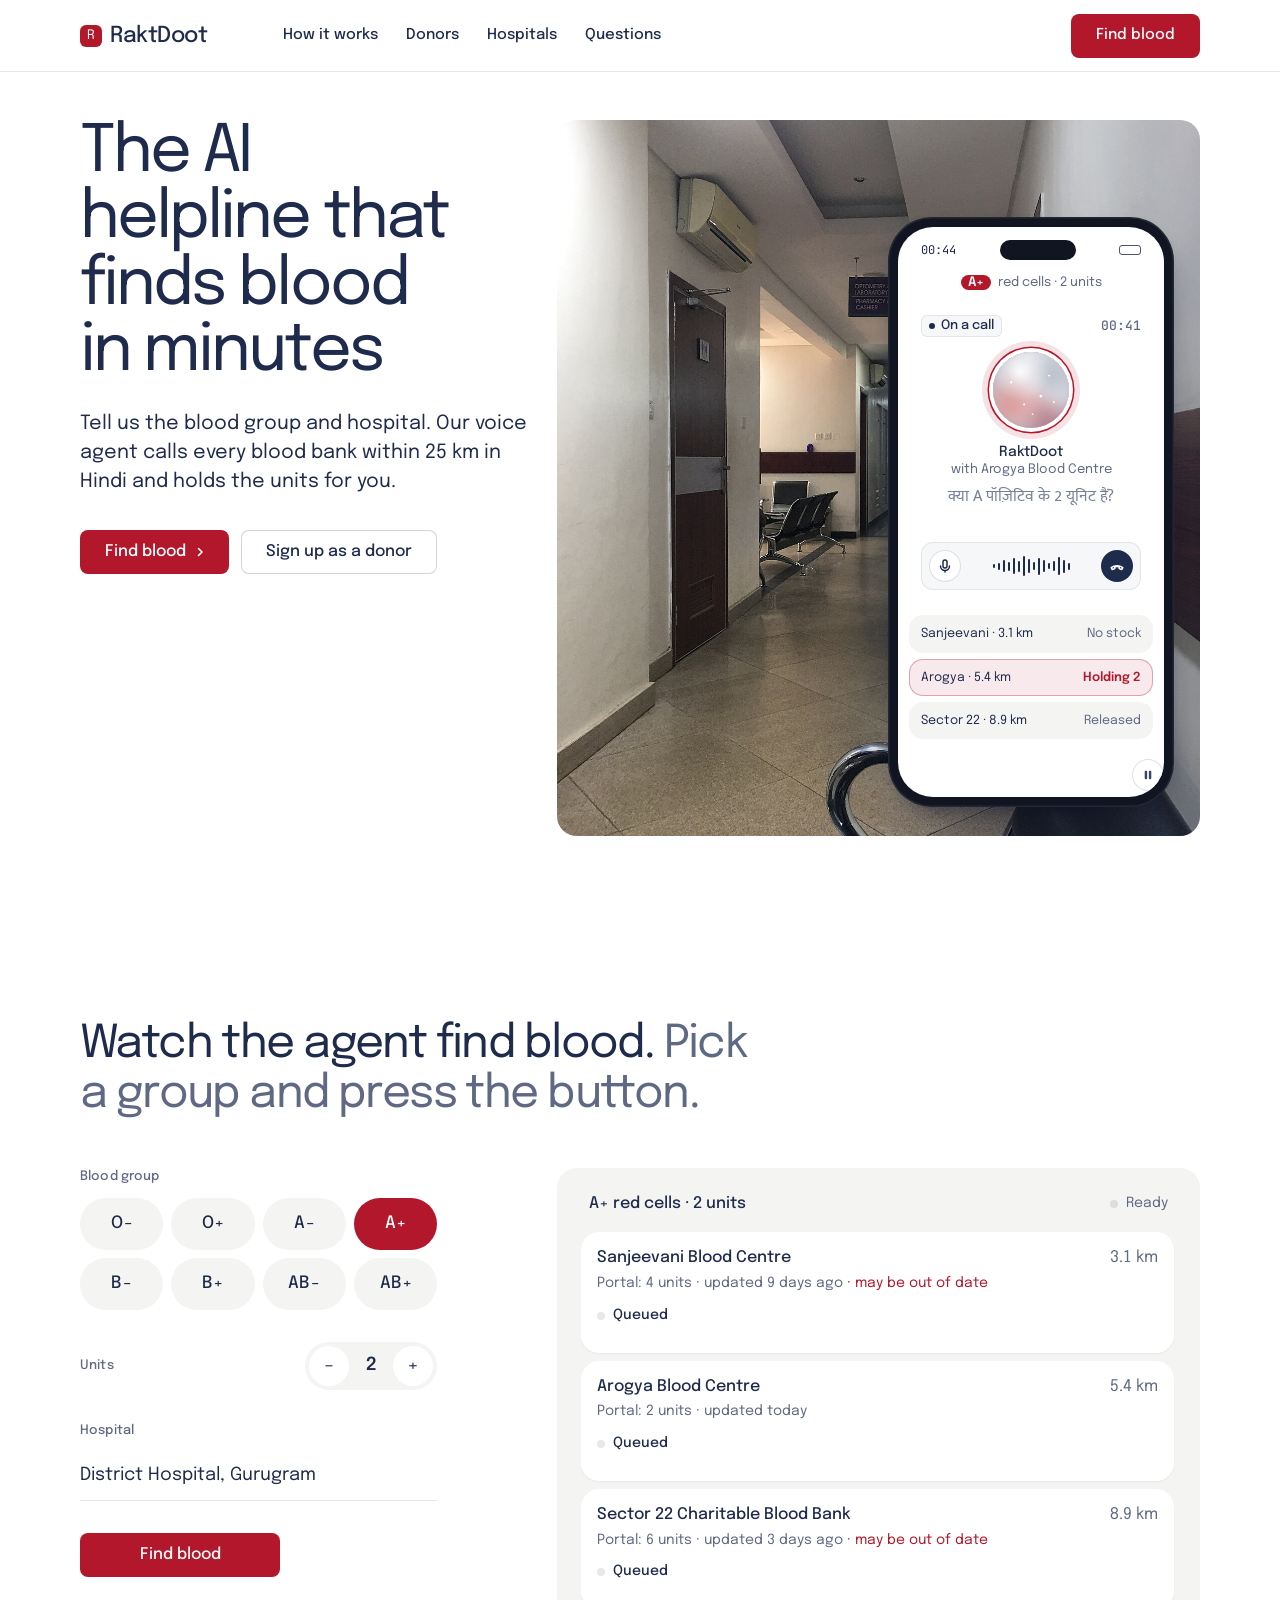
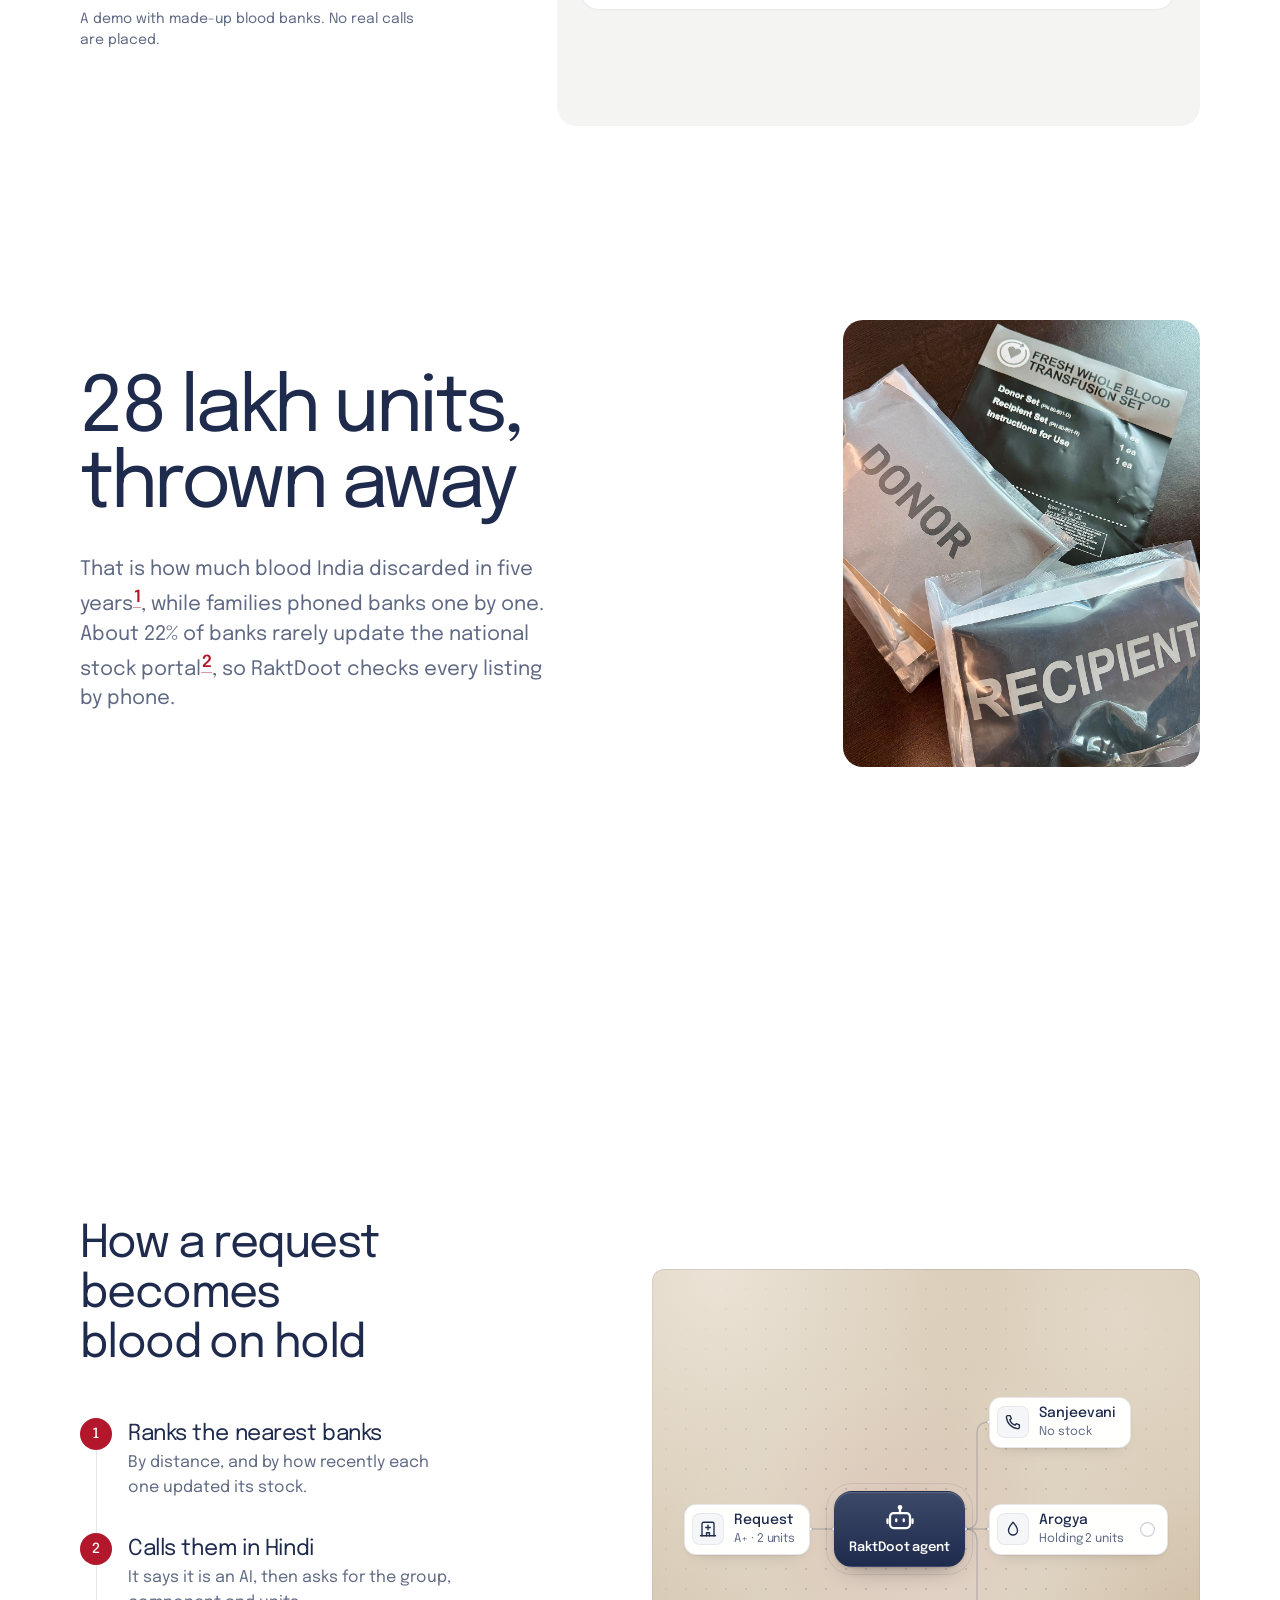
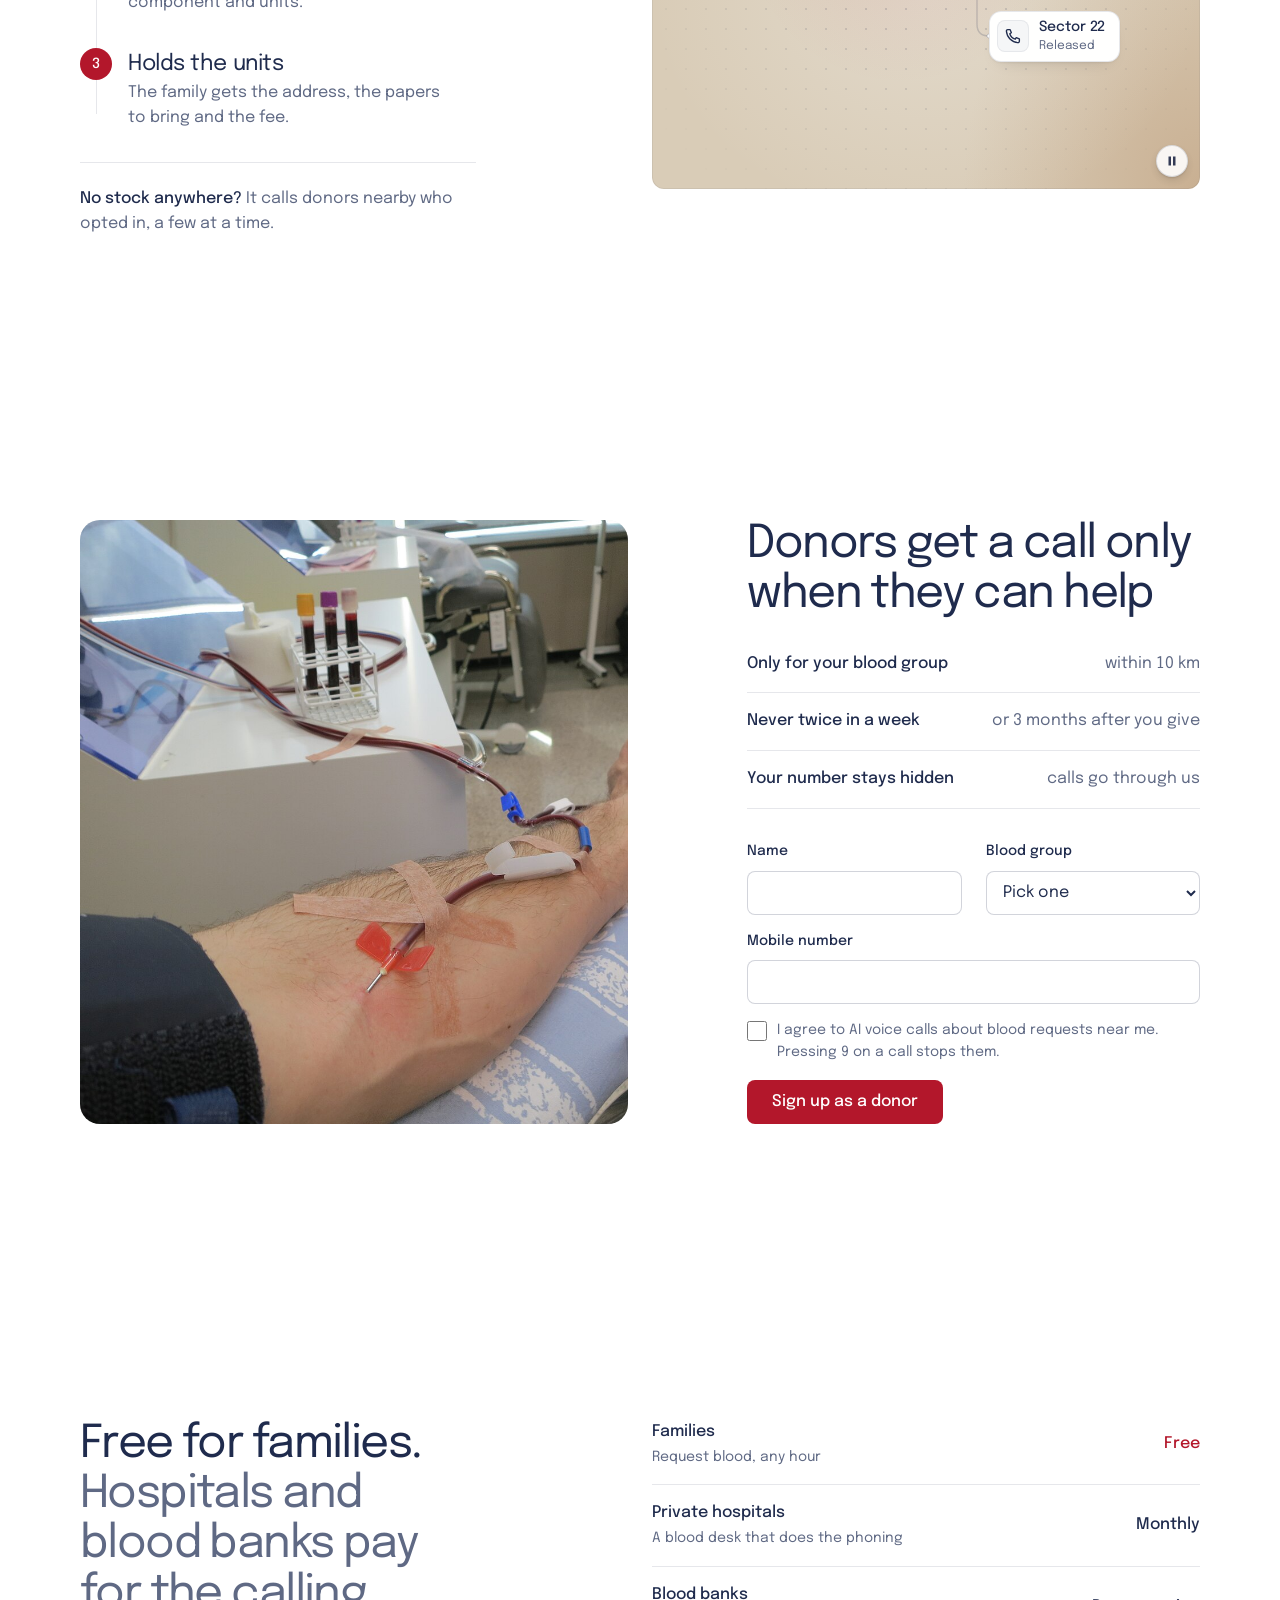
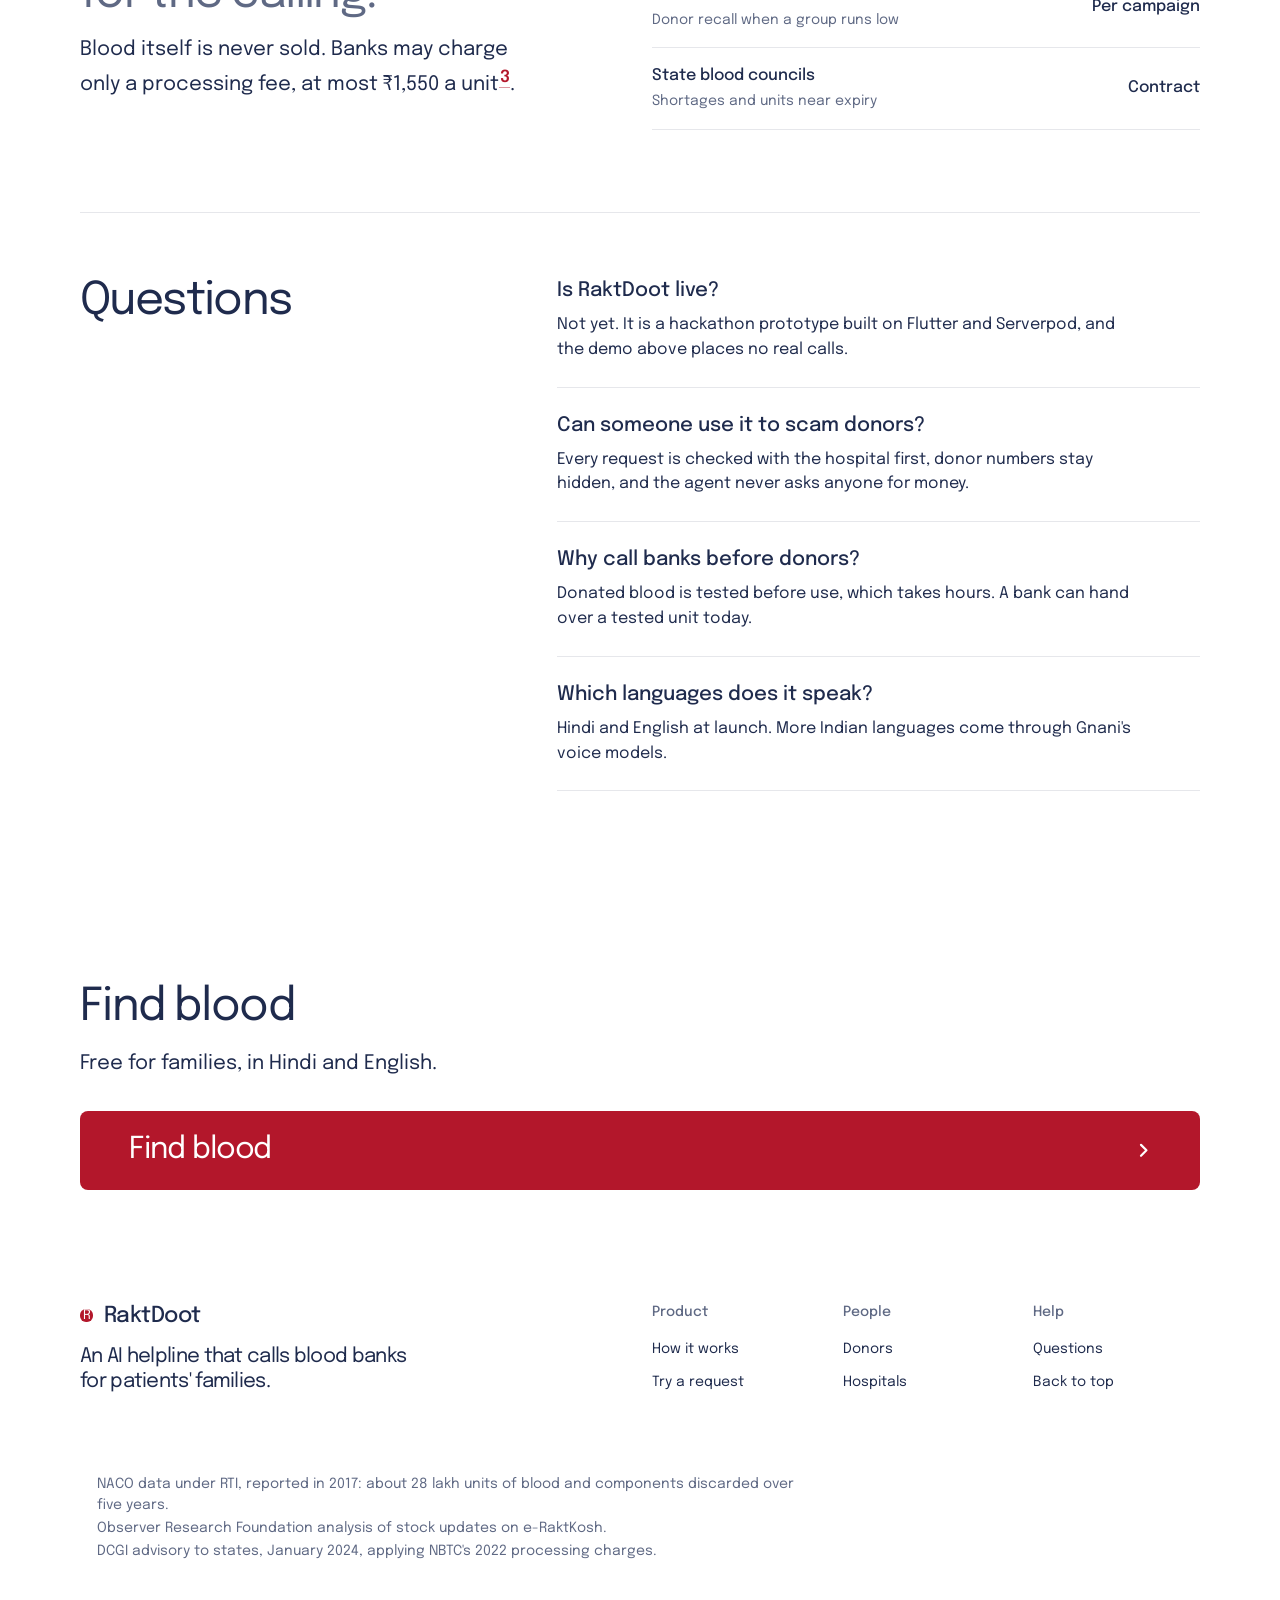
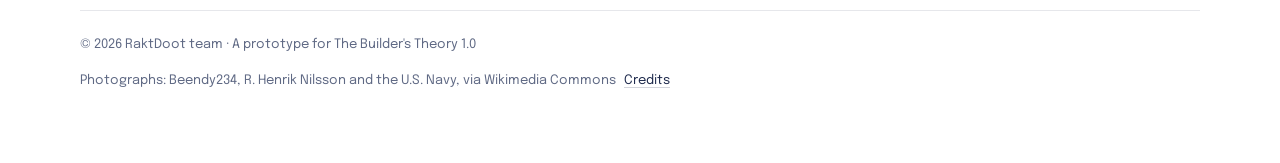
==== commit 701c214d: "Site: load Epilogue, JetBrains Mono and Mukta from local fonts.css Co-Authored-By: Claude Opus 5.5 <" ====
--- a/site/index.html
+++ b/site/index.html
@@ -13,9 +13,8 @@
 <meta name="theme-color" content="#ffffff">
 <meta name="site-kind" content="software">
 <meta name="page-type" content="software">
-<link rel="preconnect" href="https://fonts.googleapis.com">
-<link rel="preconnect" href="https://fonts.gstatic.com" crossorigin>
-<link href="https://fonts.googleapis.com/css2?family=Epilogue:wght@400..700&family=JetBrains+Mono:wght@400..500&family=Mukta:wght@400;500;600&display=swap" rel="stylesheet">
+<link rel="preload" href="fonts/epilogue-400-700-latin.woff2" as="font" type="font/woff2" crossorigin>
+<link rel="stylesheet" href="fonts.css">
 <link rel="stylesheet" href="assets/system.css">
 <link rel="stylesheet" href="assets/ui/cards.css">
 <link rel="stylesheet" href="assets/motion/motion.css">
--- a/site/fonts.css
+++ b/site/fonts.css
@@ -0,0 +1,163 @@
+/* Self-hosted copies of Epilogue, JetBrains Mono and Mukta (SIL Open Font License), from Google Fonts. */
+/* vietnamese */
+@font-face {
+  font-family: 'Epilogue';
+  font-style: normal;
+  font-weight: 400 700;
+  font-display: swap;
+  src: url(fonts/epilogue-400-700-vietnamese.woff2) format('woff2');
+  unicode-range: U+0102-0103, U+0110-0111, U+0128-0129, U+0168-0169, U+01A0-01A1, U+01AF-01B0, U+0300-0301, U+0303-0304, U+0308-0309, U+0323, U+0329, U+1EA0-1EF9, U+20AB;
+}
+/* latin-ext */
+@font-face {
+  font-family: 'Epilogue';
+  font-style: normal;
+  font-weight: 400 700;
+  font-display: swap;
+  src: url(fonts/epilogue-400-700-latin-ext.woff2) format('woff2');
+  unicode-range: U+0100-02BA, U+02BD-02C5, U+02C7-02CC, U+02CE-02D7, U+02DD-02FF, U+0304, U+0308, U+0329, U+1D00-1DBF, U+1E00-1E9F, U+1EF2-1EFF, U+2020, U+20A0-20AB, U+20AD-20C4, U+2113, U+2C60-2C7F, U+A720-A7FF;
+}
+/* latin */
+@font-face {
+  font-family: 'Epilogue';
+  font-style: normal;
+  font-weight: 400 700;
+  font-display: swap;
+  src: url(fonts/epilogue-400-700-latin.woff2) format('woff2');
+  unicode-range: U+0000-00FF, U+0131, U+0152-0153, U+02BB-02BC, U+02C6, U+02DA, U+02DC, U+0304, U+0308, U+0329, U+2000-206F, U+20AC, U+2122, U+2191, U+2193, U+2212, U+2215, U+FEFF, U+FFFD;
+}
+/* cyrillic-ext */
+@font-face {
+  font-family: 'JetBrains Mono';
+  font-style: normal;
+  font-weight: 400 500;
+  font-display: swap;
+  src: url(fonts/jetbrains-mono-400-500-cyrillic-ext.woff2) format('woff2');
+  unicode-range: U+0460-052F, U+1C80-1C8A, U+20B4, U+2DE0-2DFF, U+A640-A69F, U+FE2E-FE2F;
+}
+/* cyrillic */
+@font-face {
+  font-family: 'JetBrains Mono';
+  font-style: normal;
+  font-weight: 400 500;
+  font-display: swap;
+  src: url(fonts/jetbrains-mono-400-500-cyrillic.woff2) format('woff2');
+  unicode-range: U+0301, U+0400-045F, U+0490-0491, U+04B0-04B1, U+2116;
+}
+/* greek */
+@font-face {
+  font-family: 'JetBrains Mono';
+  font-style: normal;
+  font-weight: 400 500;
+  font-display: swap;
+  src: url(fonts/jetbrains-mono-400-500-greek.woff2) format('woff2');
+  unicode-range: U+0370-0377, U+037A-037F, U+0384-038A, U+038C, U+038E-03A1, U+03A3-03FF;
+}
+/* vietnamese */
+@font-face {
+  font-family: 'JetBrains Mono';
+  font-style: normal;
+  font-weight: 400 500;
+  font-display: swap;
+  src: url(fonts/jetbrains-mono-400-500-vietnamese.woff2) format('woff2');
+  unicode-range: U+0102-0103, U+0110-0111, U+0128-0129, U+0168-0169, U+01A0-01A1, U+01AF-01B0, U+0300-0301, U+0303-0304, U+0308-0309, U+0323, U+0329, U+1EA0-1EF9, U+20AB;
+}
+/* latin-ext */
+@font-face {
+  font-family: 'JetBrains Mono';
+  font-style: normal;
+  font-weight: 400 500;
+  font-display: swap;
+  src: url(fonts/jetbrains-mono-400-500-latin-ext.woff2) format('woff2');
+  unicode-range: U+0100-02BA, U+02BD-02C5, U+02C7-02CC, U+02CE-02D7, U+02DD-02FF, U+0304, U+0308, U+0329, U+1D00-1DBF, U+1E00-1E9F, U+1EF2-1EFF, U+2020, U+20A0-20AB, U+20AD-20C4, U+2113, U+2C60-2C7F, U+A720-A7FF;
+}
+/* latin */
+@font-face {
+  font-family: 'JetBrains Mono';
+  font-style: normal;
+  font-weight: 400 500;
+  font-display: swap;
+  src: url(fonts/jetbrains-mono-400-500-latin.woff2) format('woff2');
+  unicode-range: U+0000-00FF, U+0131, U+0152-0153, U+02BB-02BC, U+02C6, U+02DA, U+02DC, U+0304, U+0308, U+0329, U+2000-206F, U+20AC, U+2122, U+2191, U+2193, U+2212, U+2215, U+FEFF, U+FFFD;
+}
+/* devanagari */
+@font-face {
+  font-family: 'Mukta';
+  font-style: normal;
+  font-weight: 400;
+  font-display: swap;
+  src: url(fonts/mukta-400-devanagari.woff2) format('woff2');
+  unicode-range: U+0900-097F, U+1CD0-1CF4, U+1CF7-1CF9, U+200C-200D, U+20A8, U+20B9, U+20F0, U+25CC, U+A830-A839, U+A8E0-A8FF, U+11B00-11B0A;
+}
+/* latin-ext */
+@font-face {
+  font-family: 'Mukta';
+  font-style: normal;
+  font-weight: 400;
+  font-display: swap;
+  src: url(fonts/mukta-400-latin-ext.woff2) format('woff2');
+  unicode-range: U+0100-02BA, U+02BD-02C5, U+02C7-02CC, U+02CE-02D7, U+02DD-02FF, U+0304, U+0308, U+0329, U+1D00-1DBF, U+1E00-1E9F, U+1EF2-1EFF, U+2020, U+20A0-20AB, U+20AD-20C4, U+2113, U+2C60-2C7F, U+A720-A7FF;
+}
+/* latin */
+@font-face {
+  font-family: 'Mukta';
+  font-style: normal;
+  font-weight: 400;
+  font-display: swap;
+  src: url(fonts/mukta-400-latin.woff2) format('woff2');
+  unicode-range: U+0000-00FF, U+0131, U+0152-0153, U+02BB-02BC, U+02C6, U+02DA, U+02DC, U+0304, U+0308, U+0329, U+2000-206F, U+20AC, U+2122, U+2191, U+2193, U+2212, U+2215, U+FEFF, U+FFFD;
+}
+/* devanagari */
+@font-face {
+  font-family: 'Mukta';
+  font-style: normal;
+  font-weight: 500;
+  font-display: swap;
+  src: url(fonts/mukta-500-devanagari.woff2) format('woff2');
+  unicode-range: U+0900-097F, U+1CD0-1CF4, U+1CF7-1CF9, U+200C-200D, U+20A8, U+20B9, U+20F0, U+25CC, U+A830-A839, U+A8E0-A8FF, U+11B00-11B0A;
+}
+/* latin-ext */
+@font-face {
+  font-family: 'Mukta';
+  font-style: normal;
+  font-weight: 500;
+  font-display: swap;
+  src: url(fonts/mukta-500-latin-ext.woff2) format('woff2');
+  unicode-range: U+0100-02BA, U+02BD-02C5, U+02C7-02CC, U+02CE-02D7, U+02DD-02FF, U+0304, U+0308, U+0329, U+1D00-1DBF, U+1E00-1E9F, U+1EF2-1EFF, U+2020, U+20A0-20AB, U+20AD-20C4, U+2113, U+2C60-2C7F, U+A720-A7FF;
+}
+/* latin */
+@font-face {
+  font-family: 'Mukta';
+  font-style: normal;
+  font-weight: 500;
+  font-display: swap;
+  src: url(fonts/mukta-500-latin.woff2) format('woff2');
+  unicode-range: U+0000-00FF, U+0131, U+0152-0153, U+02BB-02BC, U+02C6, U+02DA, U+02DC, U+0304, U+0308, U+0329, U+2000-206F, U+20AC, U+2122, U+2191, U+2193, U+2212, U+2215, U+FEFF, U+FFFD;
+}
+/* devanagari */
+@font-face {
+  font-family: 'Mukta';
+  font-style: normal;
+  font-weight: 600;
+  font-display: swap;
+  src: url(fonts/mukta-600-devanagari.woff2) format('woff2');
+  unicode-range: U+0900-097F, U+1CD0-1CF4, U+1CF7-1CF9, U+200C-200D, U+20A8, U+20B9, U+20F0, U+25CC, U+A830-A839, U+A8E0-A8FF, U+11B00-11B0A;
+}
+/* latin-ext */
+@font-face {
+  font-family: 'Mukta';
+  font-style: normal;
+  font-weight: 600;
+  font-display: swap;
+  src: url(fonts/mukta-600-latin-ext.woff2) format('woff2');
+  unicode-range: U+0100-02BA, U+02BD-02C5, U+02C7-02CC, U+02CE-02D7, U+02DD-02FF, U+0304, U+0308, U+0329, U+1D00-1DBF, U+1E00-1E9F, U+1EF2-1EFF, U+2020, U+20A0-20AB, U+20AD-20C4, U+2113, U+2C60-2C7F, U+A720-A7FF;
+}
+/* latin */
+@font-face {
+  font-family: 'Mukta';
+  font-style: normal;
+  font-weight: 600;
+  font-display: swap;
+  src: url(fonts/mukta-600-latin.woff2) format('woff2');
+  unicode-range: U+0000-00FF, U+0131, U+0152-0153, U+02BB-02BC, U+02C6, U+02DA, U+02DC, U+0304, U+0308, U+0329, U+2000-206F, U+20AC, U+2122, U+2191, U+2193, U+2212, U+2215, U+FEFF, U+FFFD;
+}
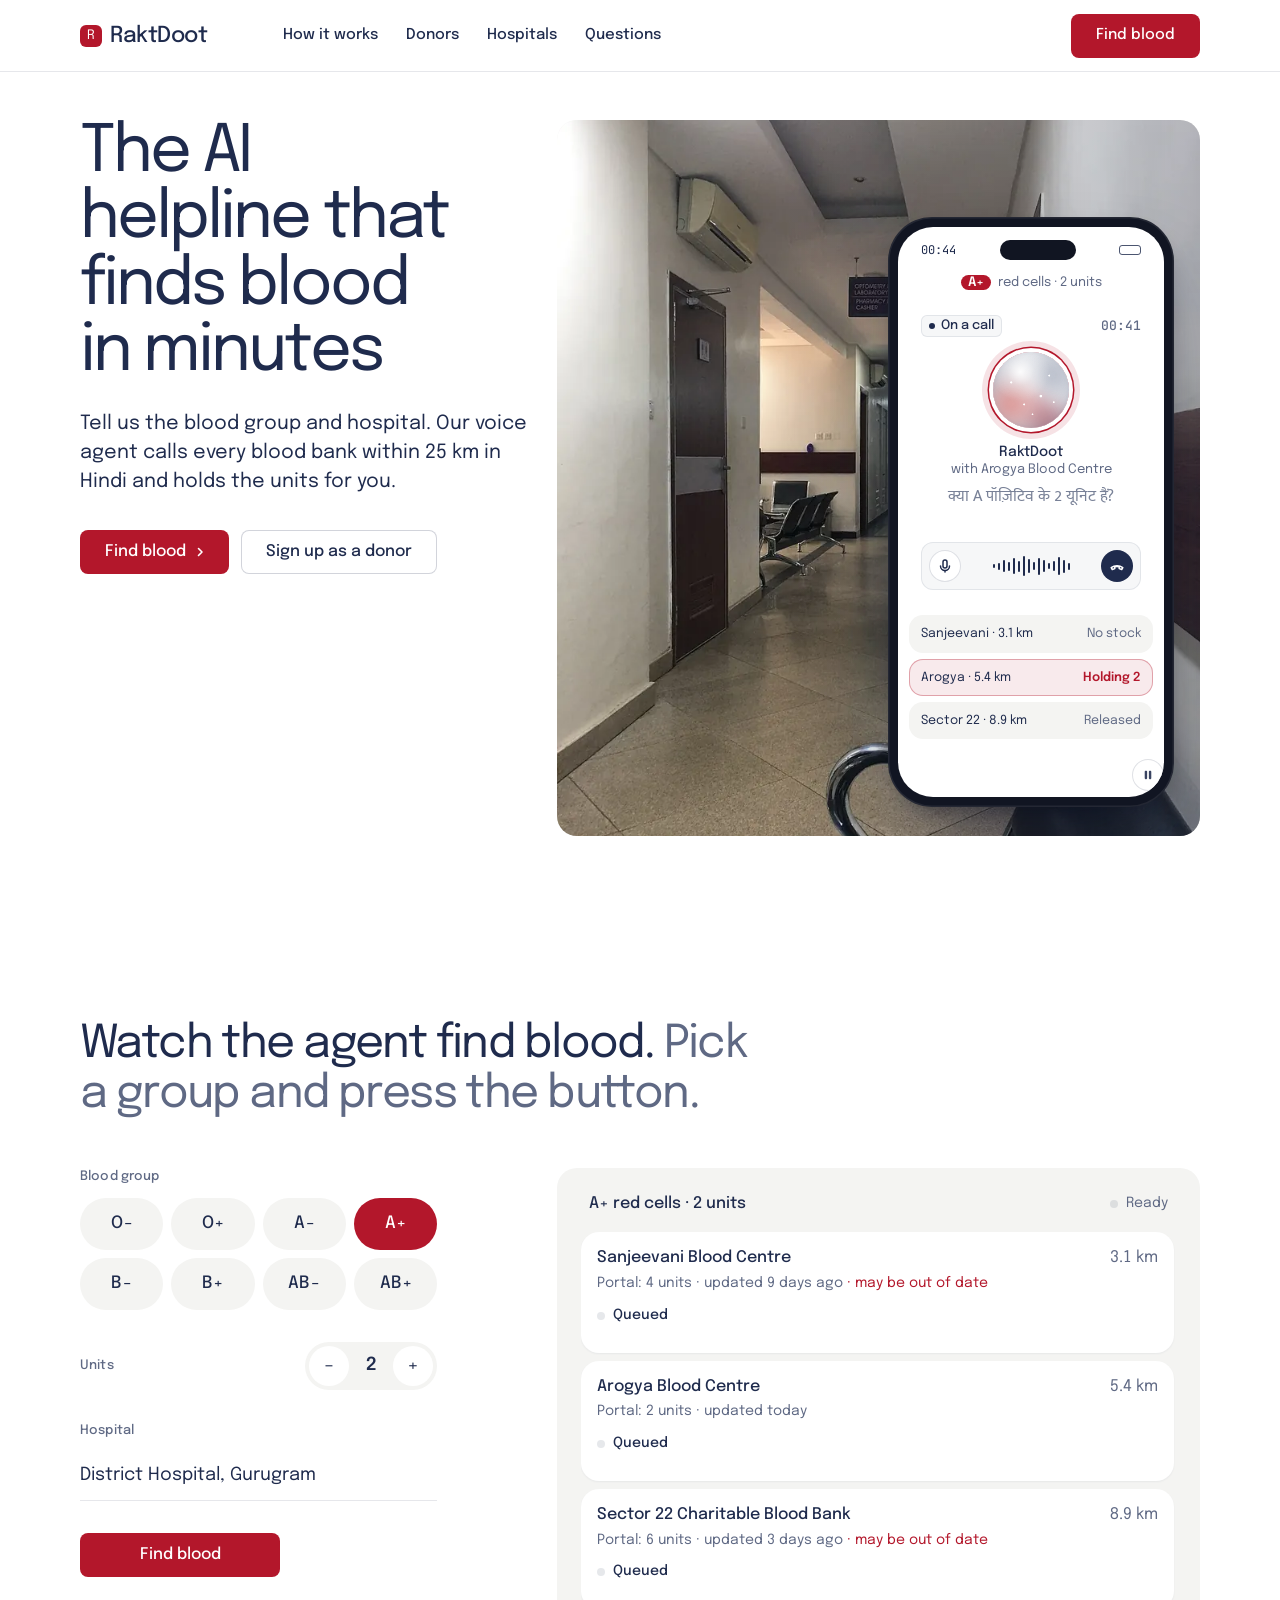
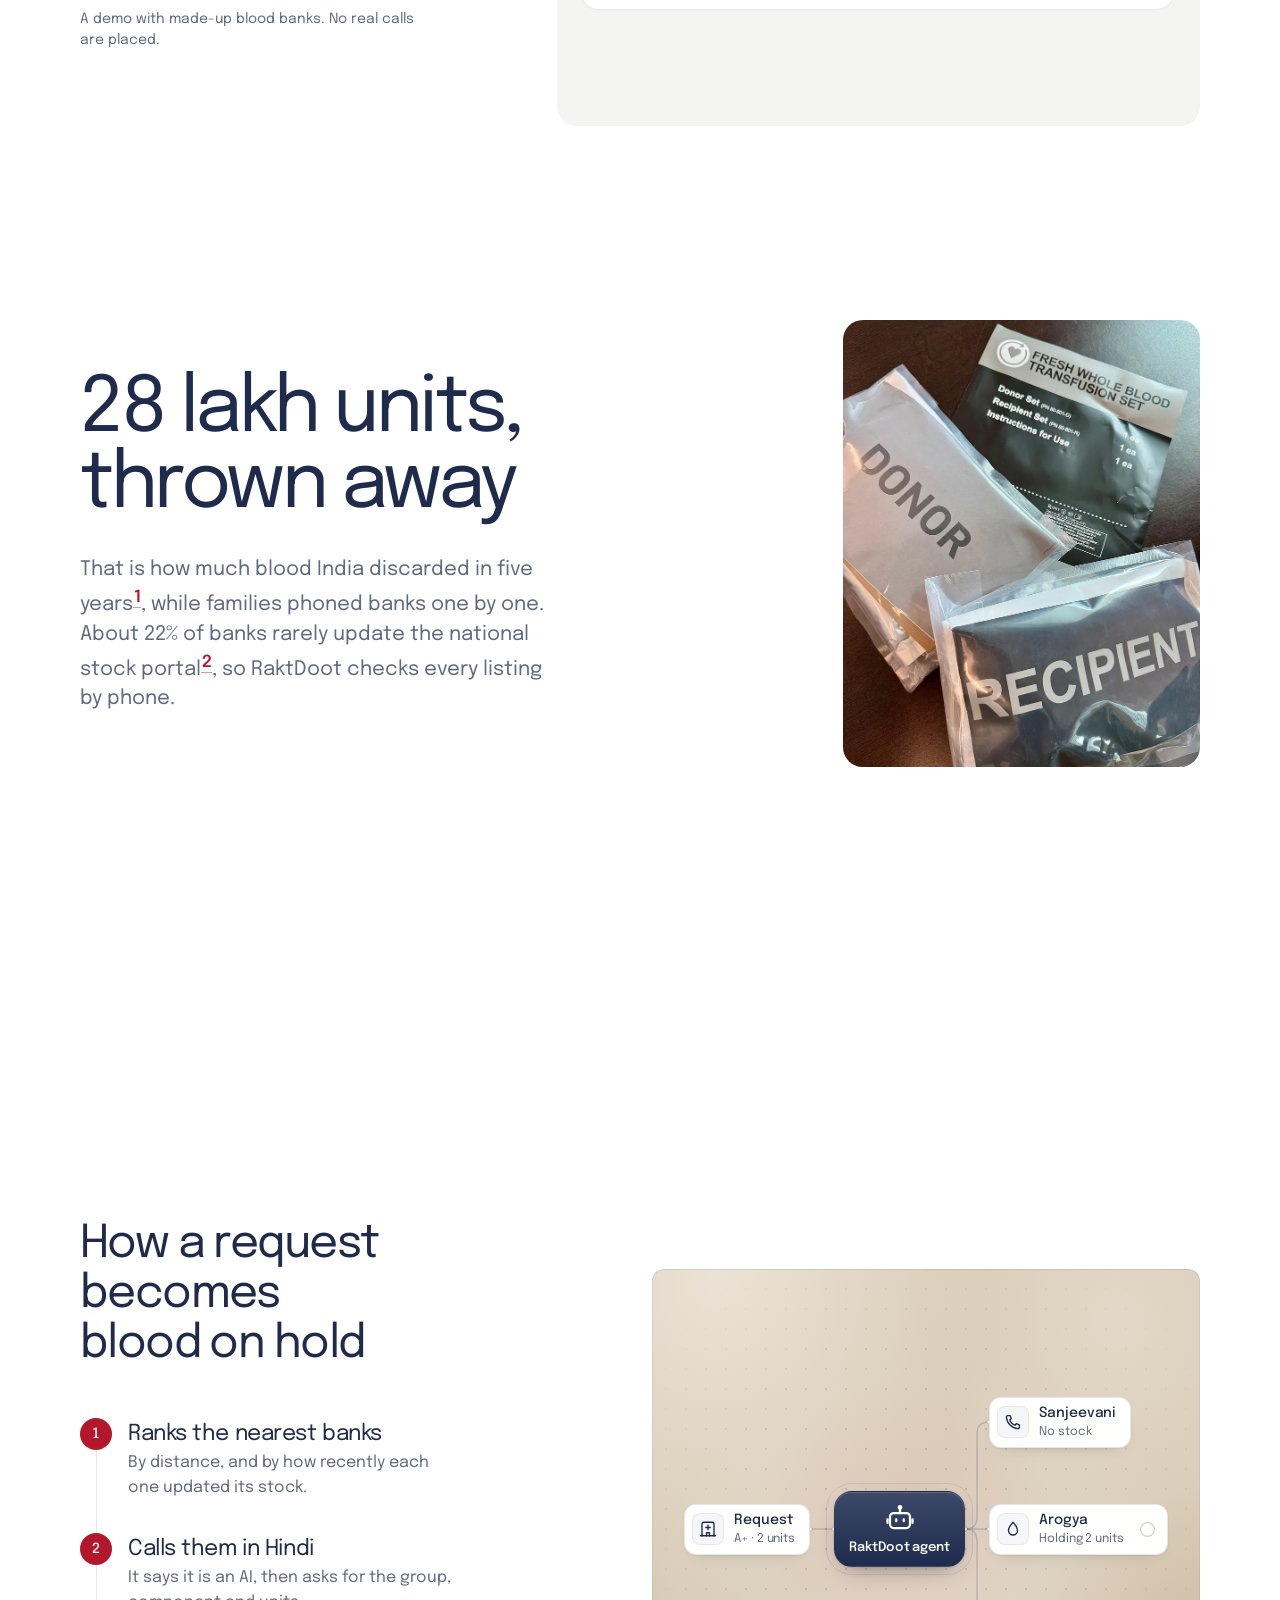
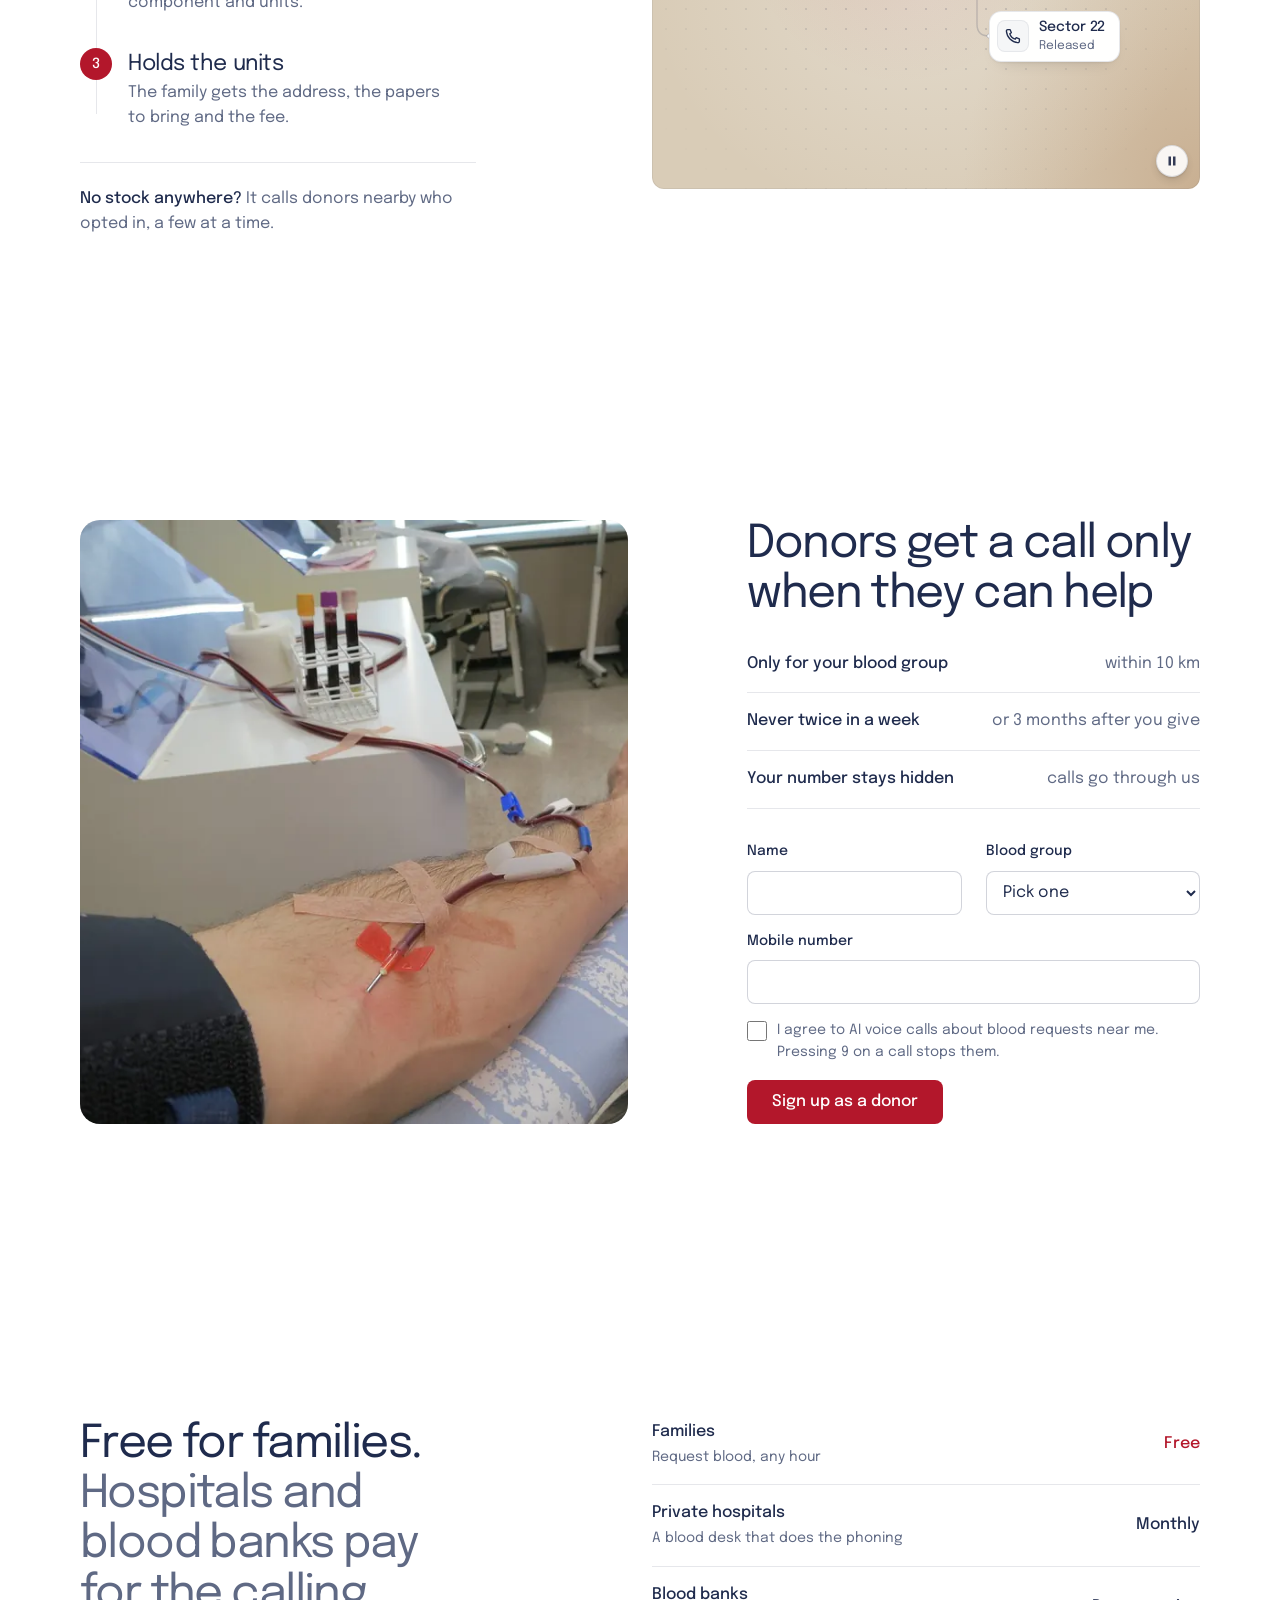
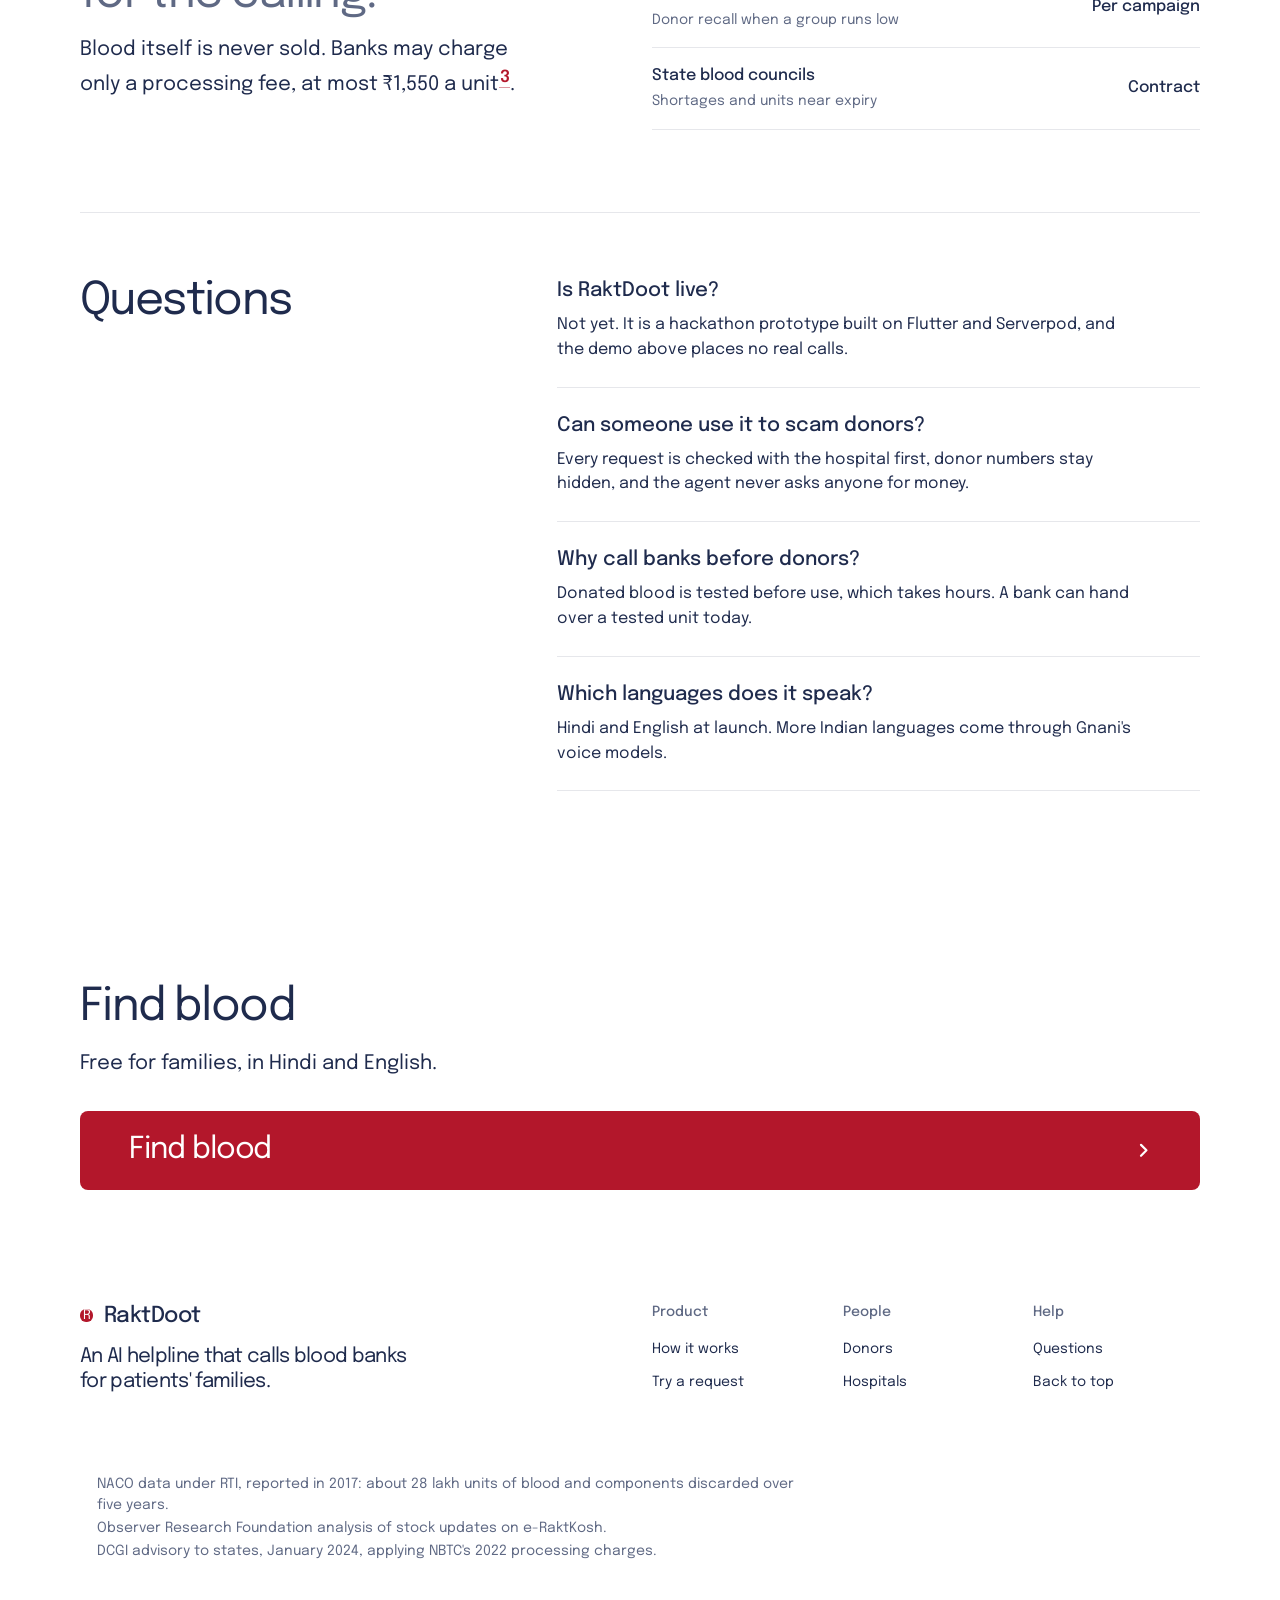
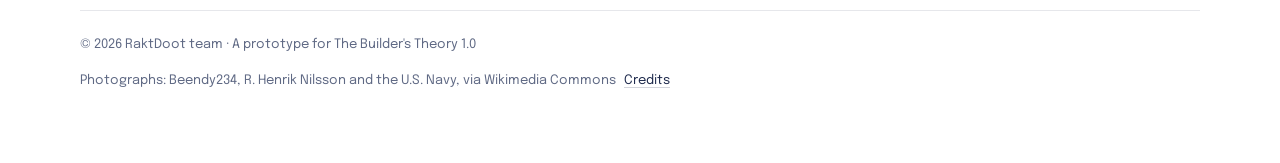
==== commit d225f3c7: "Site: WebP images with JPEG fallback, favicon.svg and share card Co-Authored-By: Claude Opus 5.5 <no" ====
--- a/site/index.html
+++ b/site/index.html
@@ -8,8 +8,14 @@
 <meta property="og:type" content="website">
 <meta property="og:title" content="RaktDoot: AI blood helpline for patients' families">
 <meta property="og:description" content="A voice agent that calls every blood bank within 25 km and holds the units for you.">
+<!-- Share scrapers want absolute URLs: after deploy, prefix og:image and twitter:image with the site origin. -->
+<meta property="og:image" content="share.jpg">
+<meta property="og:image:width" content="1200">
+<meta property="og:image:height" content="630">
+<meta property="og:image:alt" content="RaktDoot: the AI helpline that finds blood in minutes, beside a hospital corridor">
 <meta name="twitter:card" content="summary_large_image">
-<link rel="icon" href="data:image/svg+xml,%3Csvg xmlns='http://www.w3.org/2000/svg' viewBox='0 0 32 32'%3E%3Ccircle cx='16' cy='16' r='15' fill='%23b3172b'/%3E%3Ctext x='16' y='22' font-family='Arial' font-size='17' font-weight='700' fill='%23fff' text-anchor='middle'%3ER%3C/text%3E%3C/svg%3E">
+<meta name="twitter:image" content="share.jpg">
+<link rel="icon" href="favicon.svg" type="image/svg+xml">
 <meta name="theme-color" content="#ffffff">
 <meta name="site-kind" content="software">
 <meta name="page-type" content="software">
@@ -39,7 +45,7 @@
 <link rel="stylesheet" href="assets/ui/base.css">
 <link rel="stylesheet" href="assets/ui/voice/fragment.css">
 <link rel="stylesheet" href="assets/diagrams/diagram.css">
-<link rel="stylesheet" href="page.css?v=14">
+<link rel="stylesheet" href="page.css?v=15">
 <script>document.documentElement.classList.add('m-enter');setTimeout(()=>document.documentElement.classList.add('m-enter-done'),700)</script>
 <script src="assets/backgrounds/backgrounds.js"></script>
 <script>document.documentElement.classList.add('mo-js');setTimeout(()=>document.documentElement.classList.add('mo-safe'),2500)</script>
@@ -83,7 +89,10 @@
         </div>
       </div>
       <div class="hero__media span-7 start-6 rd-media">
-        <img src="img/corridor.jpg" width="1280" height="1707" alt="A quiet hospital corridor with warm ceiling lights and a row of waiting chairs" style="--ly-pos: 30% 55%" fetchpriority="high" data-source="stand-in" data-subject="hospital corridor">
+        <picture class="rd-pic">
+          <source type="image/webp" srcset="img/corridor-800.webp 800w, img/corridor-1280.webp 1280w" sizes="(min-width: 1024px) 58vw, 100vw">
+          <img src="img/corridor.jpg" width="1280" height="1707" alt="A quiet hospital corridor with warm ceiling lights and a row of waiting chairs" style="--ly-pos: 30% 55%" fetchpriority="high" data-source="stand-in" data-subject="hospital corridor">
+        </picture>
         <div class="rd-phone" aria-label="The RaktDoot app during a call to a blood bank">
           <div class="rd-phone__screen">
             <div class="rd-phone__status"><span class="mono" data-clock>11:02</span><span class="rd-phone__notch" aria-hidden="true"></span><span class="rd-phone__sig" aria-hidden="true"></span></div>
@@ -177,7 +186,10 @@
           <p class="t-lead rd-why__lead">That is how much blood India discarded in five years<sup><a href="#src-1">1</a></sup>, while families phoned banks one by one. About 22% of banks rarely update the national stock portal<sup><a href="#src-2">2</a></sup>, so RaktDoot checks every listing by phone.</p>
         </div>
         <div class="frame frame--photo frame--portrait span-4 start-9 rd-why__photo">
+          <picture class="rd-pic">
+          <source type="image/webp" srcset="img/blood-bags-800.webp 800w, img/blood-bags-1280.webp 1280w" sizes="(min-width: 1024px) 34vw, 100vw">
           <img class="frame__img" src="img/blood-bags.jpg" width="1280" height="1707" alt="Two blood bags in sealed pouches marked donor and recipient" loading="lazy" data-source="stand-in" data-subject="blood bags">
+          </picture>
         </div>
       </div>
     </div>
@@ -220,7 +232,10 @@
     <div class="wrap">
       <div class="grid rd-donors__grid">
         <div class="frame frame--photo span-6 rd-donors__photo">
+          <picture class="rd-pic">
+          <source type="image/webp" srcset="img/donation-800.webp 800w, img/donation-1280.webp 1280w" sizes="(min-width: 1024px) 50vw, 100vw">
           <img class="frame__img" src="img/donation.jpg" width="1280" height="1058" alt="A donor's arm during a platelet donation, with a line running to sample tubes" loading="lazy" data-source="stand-in" data-subject="blood donation" style="object-position: 40% 50%">
+          </picture>
         </div>
         <div class="span-5 start-8 rd-donors__copy">
           <h2 id="donors-h">Donors get a call only when they can help</h2>
--- a/site/page.css
+++ b/site/page.css
@@ -4,6 +4,14 @@
 [lang="hi"], .rd-hi { font-family: "Mukta", var(--font-text); }
 ::selection { background: color-mix(in srgb, var(--accent) 18%, transparent); }
 html { caret-color: var(--accent); }
+
+/* <picture> wrappers (WebP with a JPEG fallback) stay out of layout, so the kit's
+   `.frame > .frame__img` and `.hero__media > img` rules keep working on the <img> */
+.rd-pic { display: contents; }
+:is(.frame, .panel) > .rd-pic > .frame__img { position: absolute; inset: 0; z-index: 0; width: 100%; height: 100%; max-width: none; object-fit: cover; }
+@media (max-width: 1023px) {
+  .hero__media > .rd-pic > img { object-position: var(--ly-pos-phone, var(--ly-pos, 50% 50%)); }
+}
 
 /* ---------- hero: the corridor photograph with the app on a phone ---------- */
 .rd-media { isolation: isolate; }
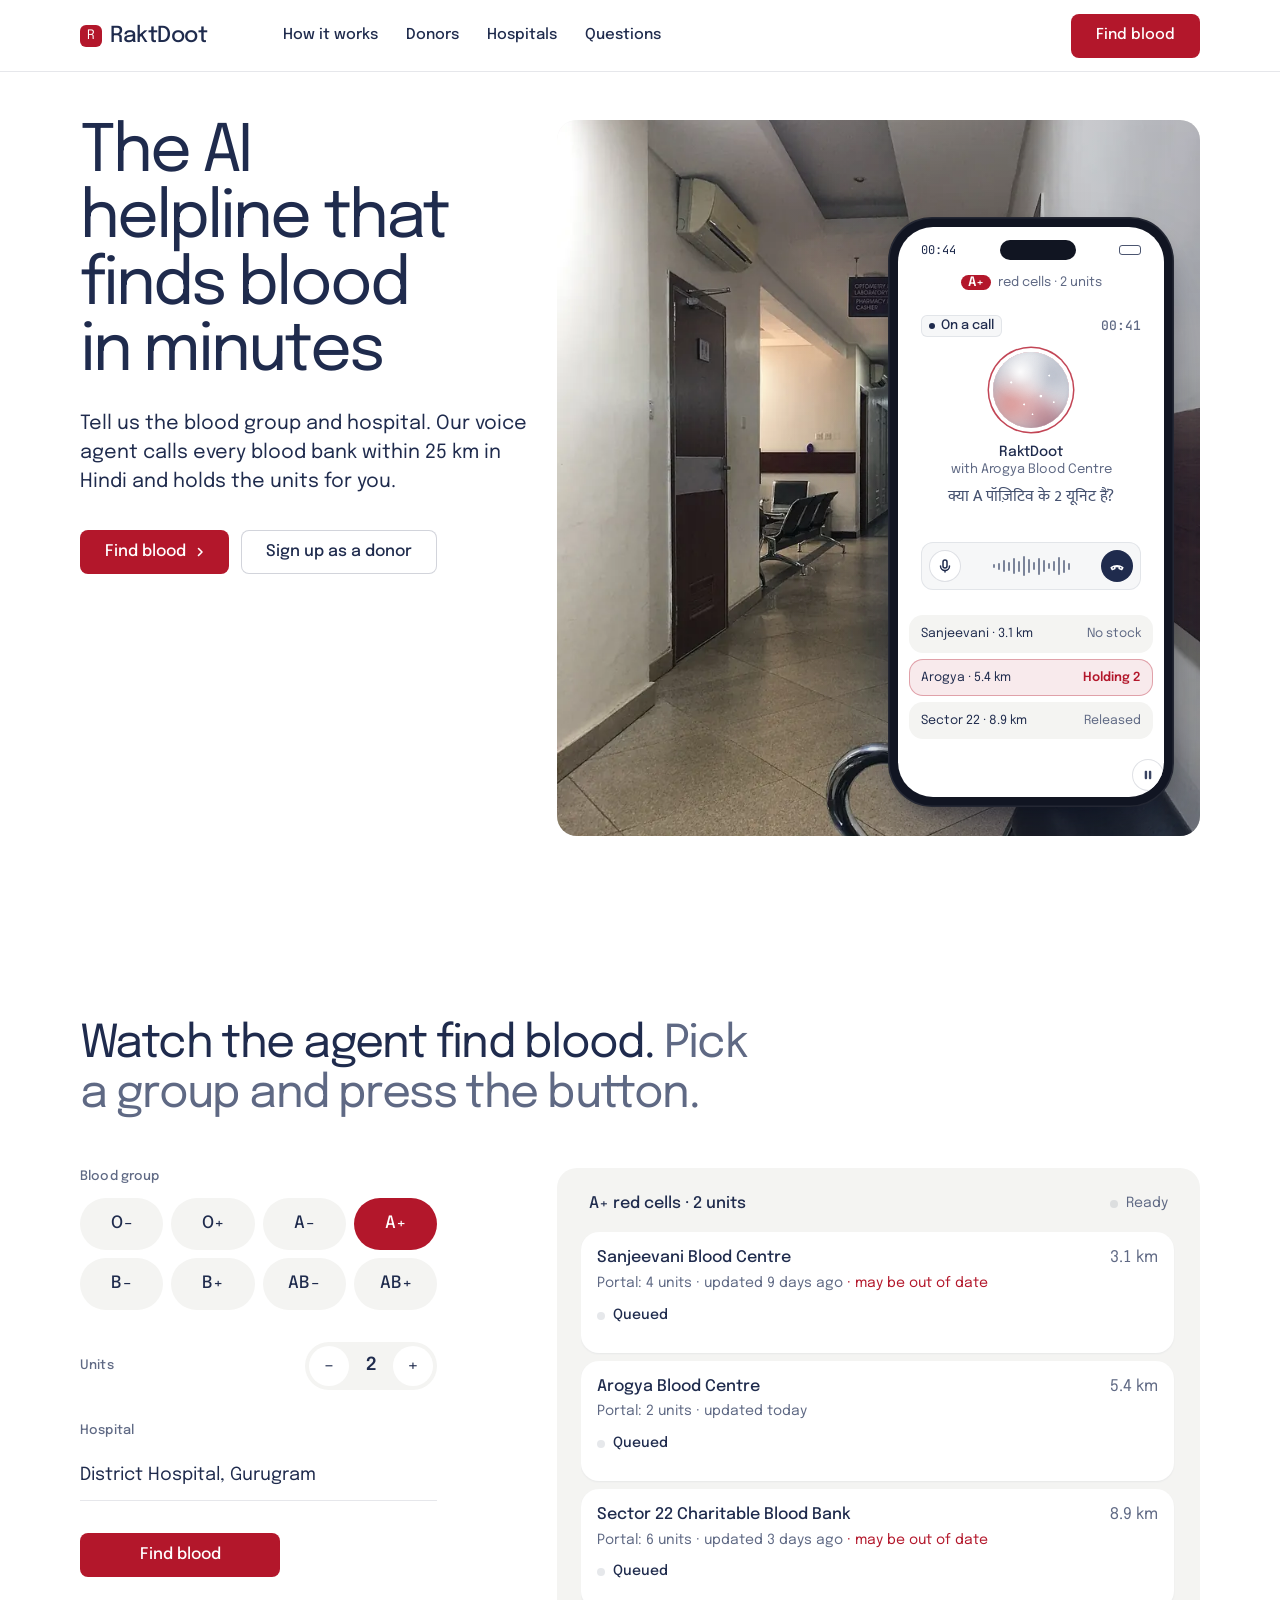
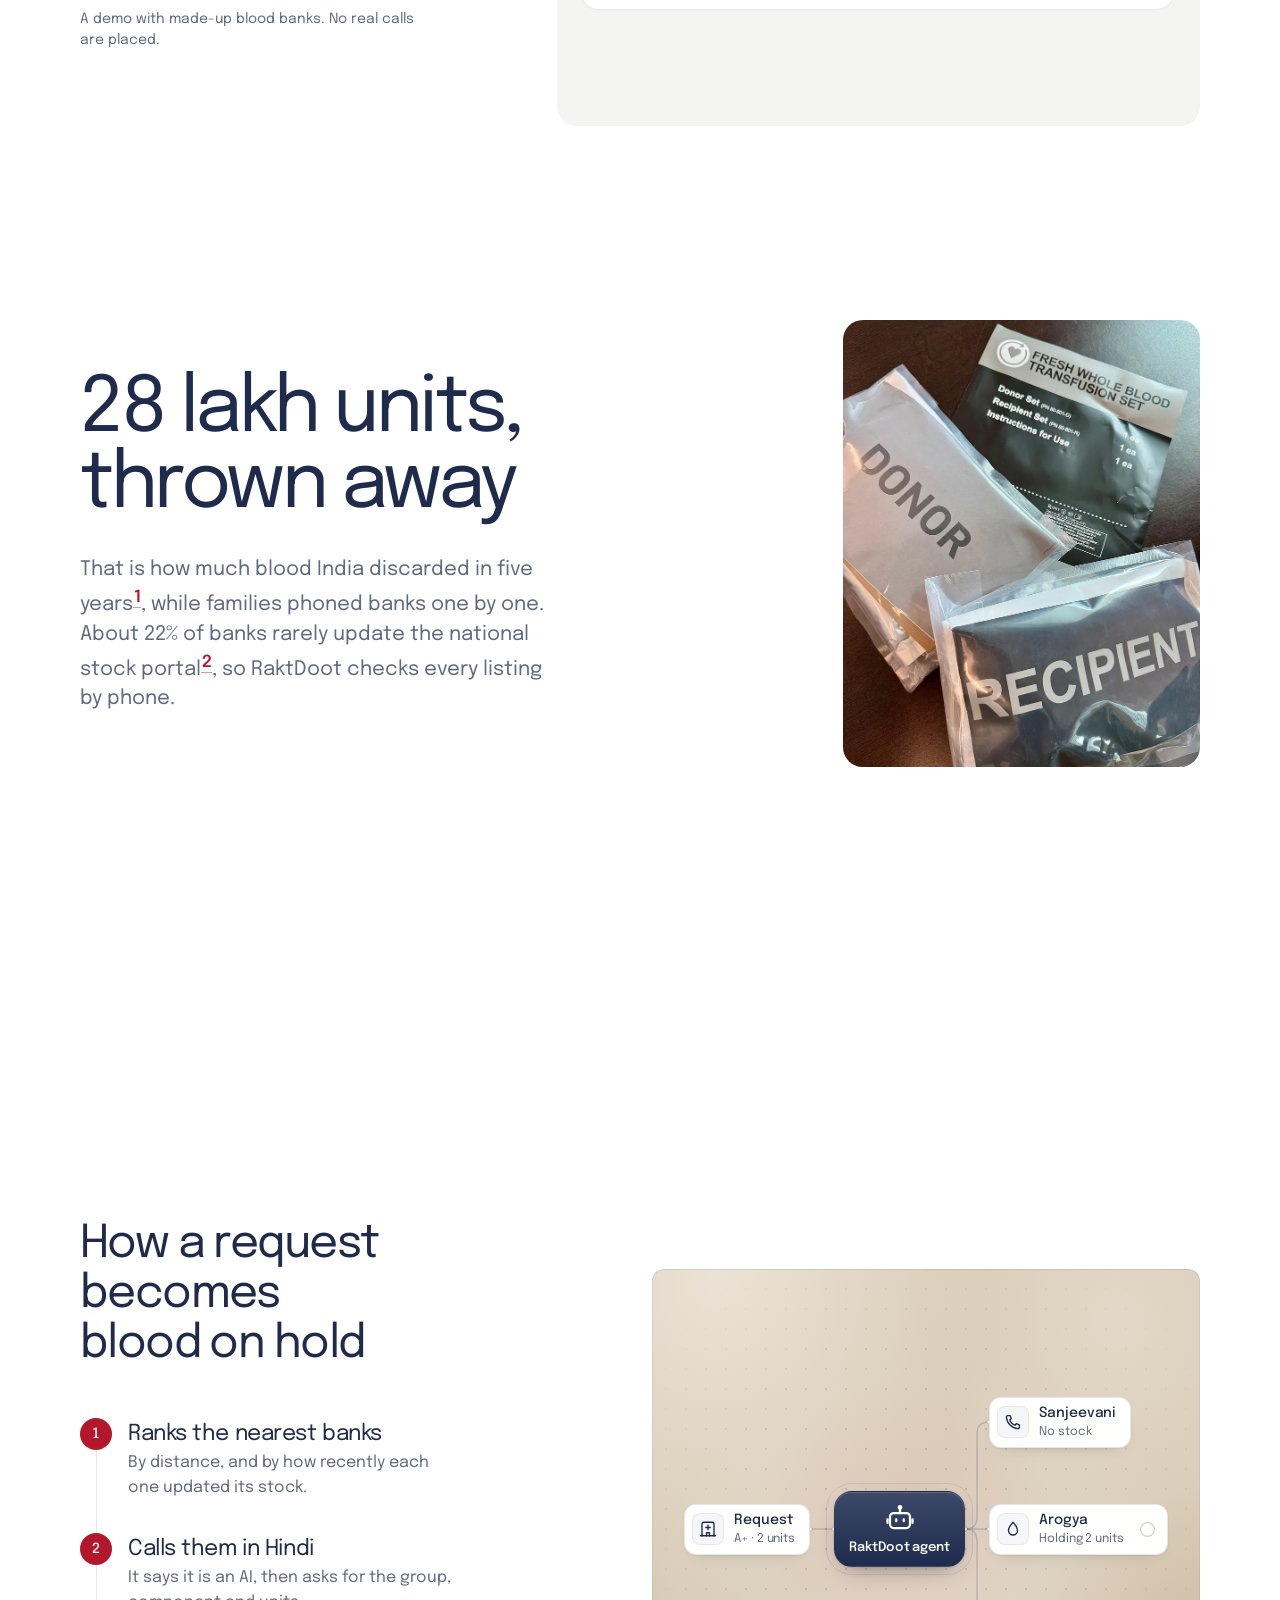
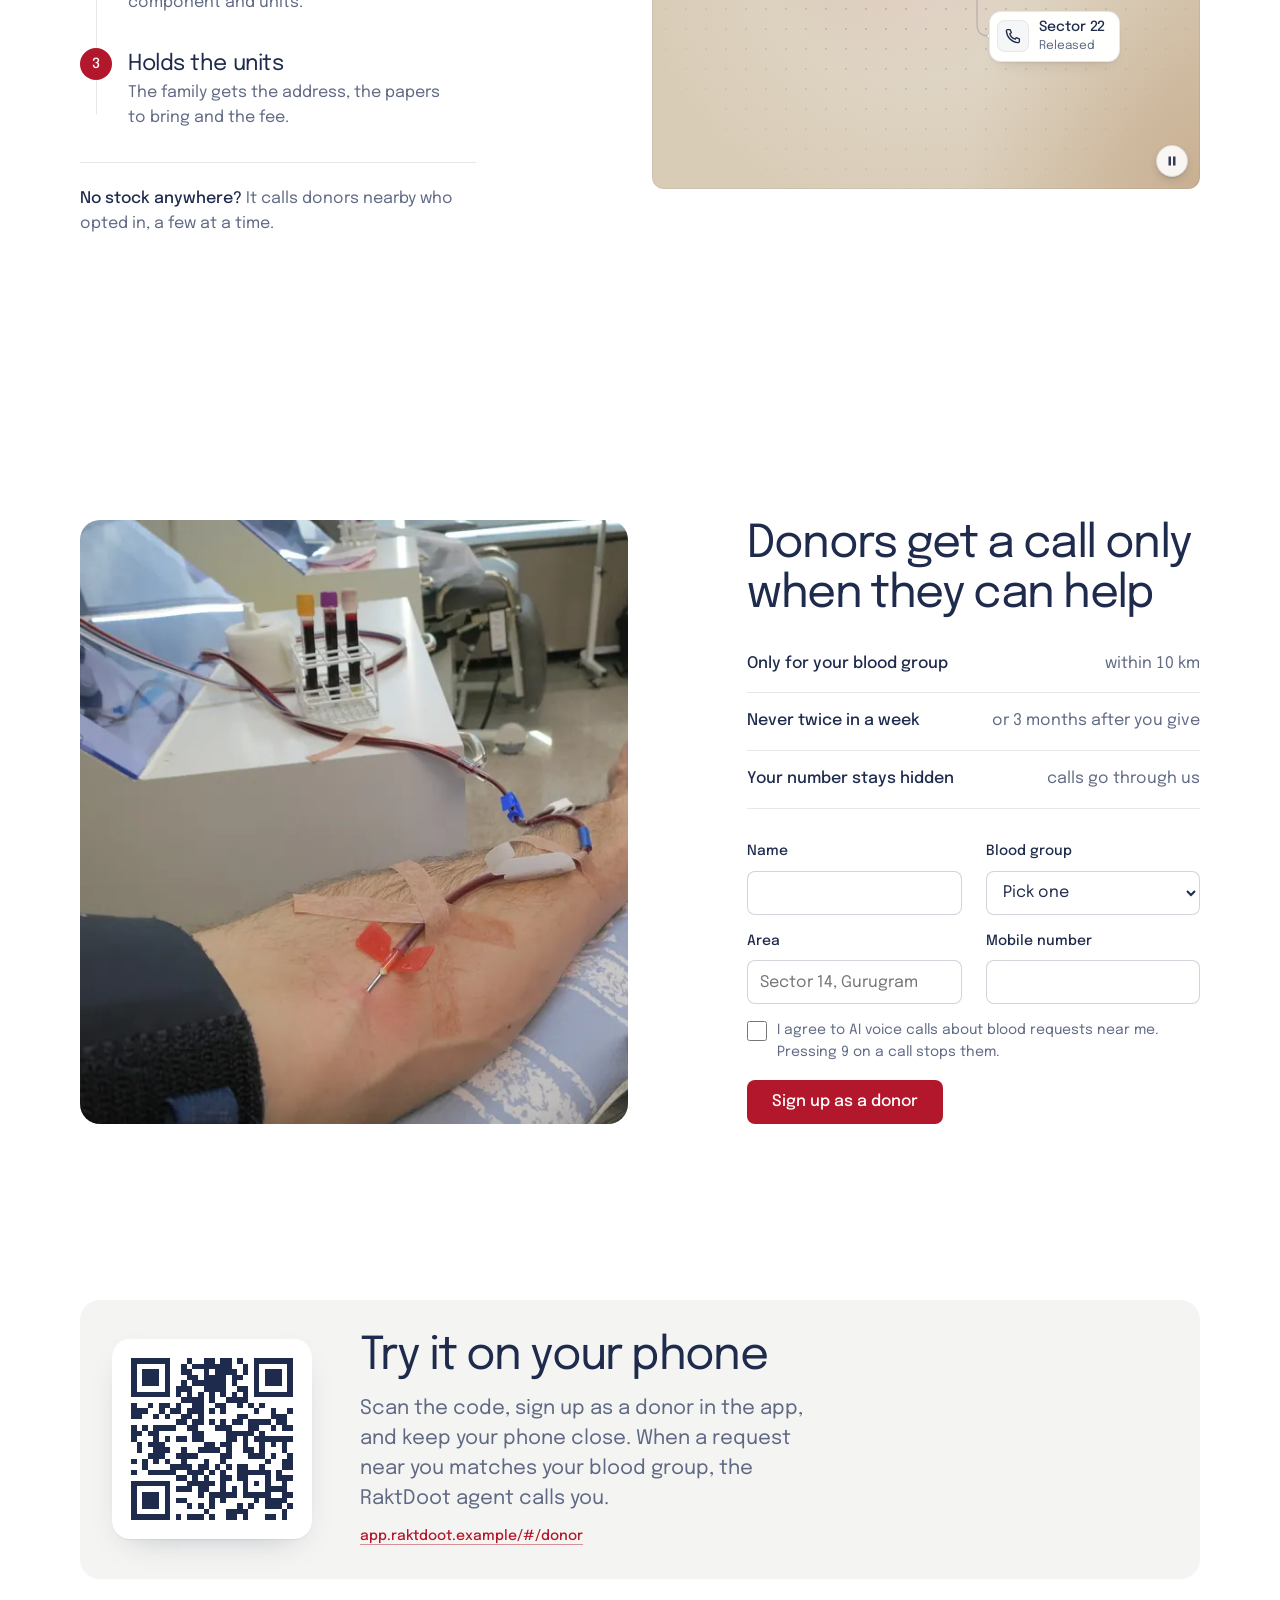
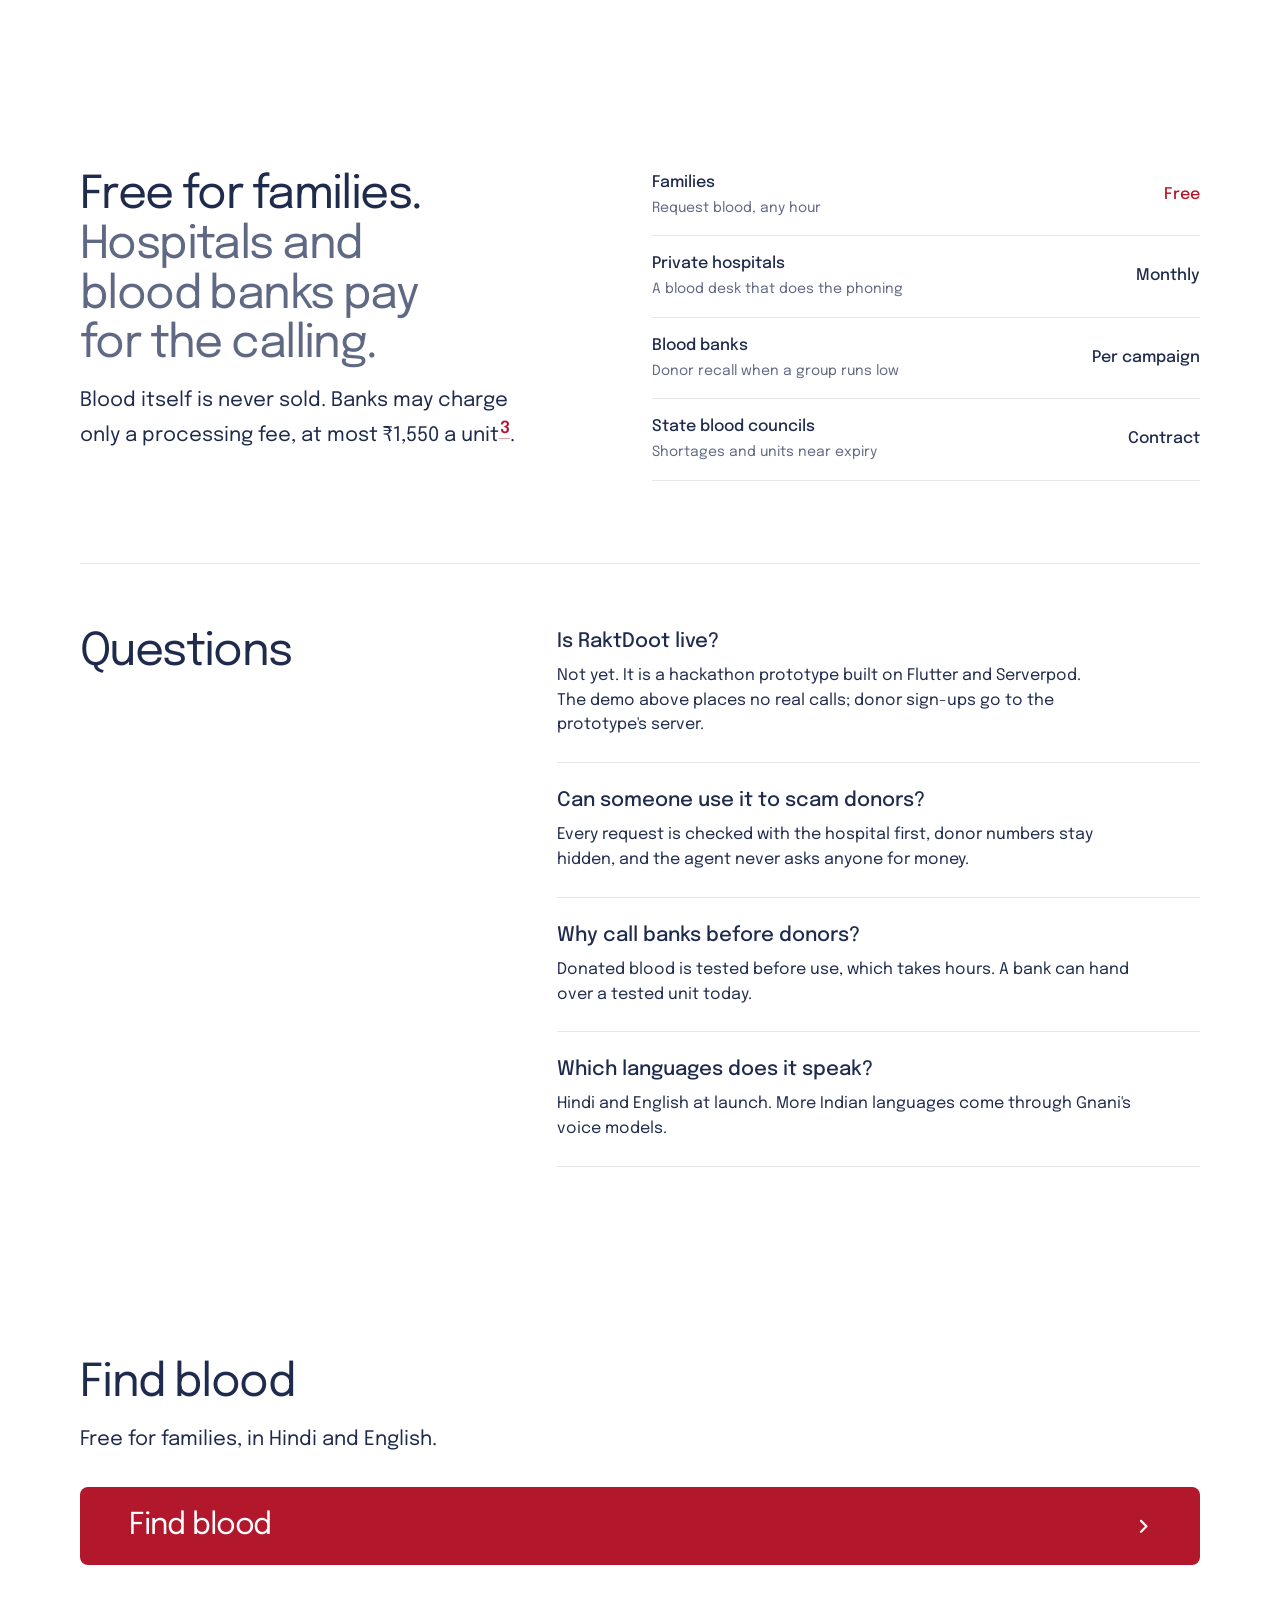
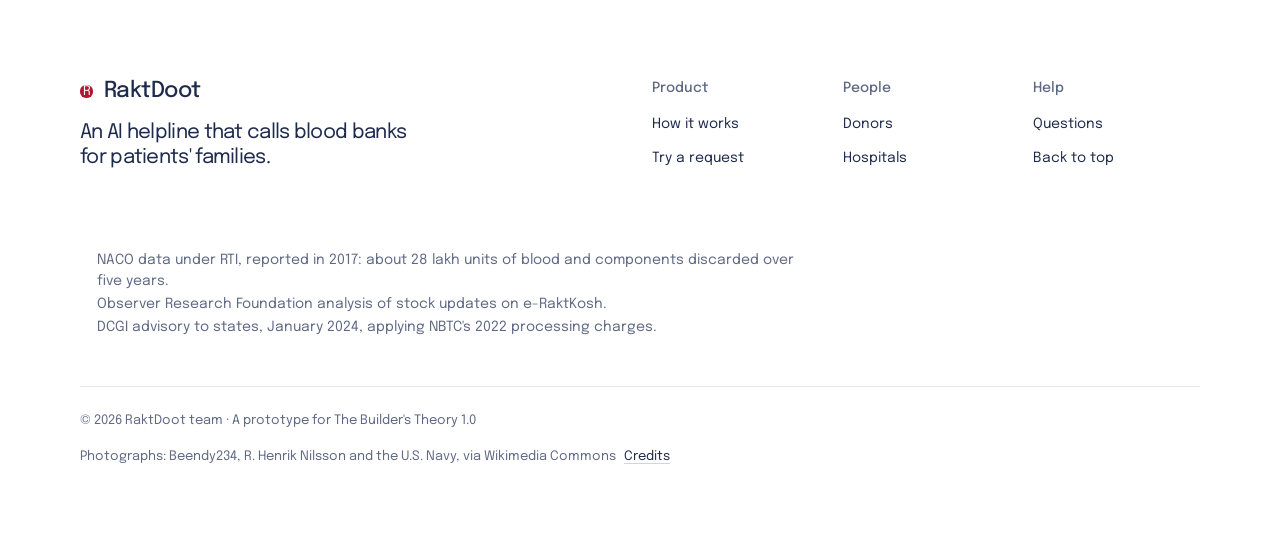
==== commit 385b39df: "Site: donor form calls Serverpod donor.register; add QR block for the app - API_BASE and APP_URL con" ====
--- a/site/index.html
+++ b/site/index.html
@@ -251,17 +251,33 @@
             <div class="field"><label for="dGroup">Blood group</label>
               <select id="dGroup" name="group" aria-describedby="dGroup-err">
                 <option value="">Pick one</option>
-                <option>O−</option><option>O+</option><option>A−</option><option>A+</option><option>B−</option><option>B+</option><option>AB−</option><option>AB+</option>
+                <option value="O-">O−</option><option value="O+">O+</option><option value="A-">A−</option><option value="A+">A+</option><option value="B-">B−</option><option value="B+">B+</option><option value="AB-">AB−</option><option value="AB+">AB+</option>
               </select>
               <p class="field__error" id="dGroup-err" hidden>Pick your blood group.</p></div>
-            <div class="field rd-dform__wide"><label for="dPhone">Mobile number</label>
+            <div class="field"><label for="dArea">Area</label>
+              <input id="dArea" name="area" type="text" autocomplete="address-level2" placeholder="Sector 14, Gurugram" aria-describedby="dArea-err">
+              <p class="field__error" id="dArea-err" hidden>Write your area, like Sector 14, Gurugram.</p></div>
+            <div class="field"><label for="dPhone">Mobile number</label>
               <input id="dPhone" name="phone" type="tel" inputmode="numeric" autocomplete="tel-national" aria-describedby="dPhone-err">
               <p class="field__error" id="dPhone-err" hidden>Write a 10-digit mobile number.</p></div>
             <label class="rd-consent rd-dform__wide"><input id="dConsent" type="checkbox" aria-describedby="dConsent-err"><span>I agree to AI voice calls about blood requests near me. Pressing 9 on a call stops them.</span></label>
             <p class="field__error rd-dform__wide" id="dConsent-err" hidden>Tick the box so we are allowed to call you.</p>
-            <div class="btn-row rd-dform__wide"><button class="btn btn--primary" type="submit">Sign up as a donor</button></div>
+            <div class="btn-row rd-dform__wide"><button class="btn btn--primary" type="submit" id="donorBtn">Sign up as a donor</button></div>
             <p class="rd-dform__done rd-dform__wide" id="donorDone" role="status" hidden></p>
           </form>
+        </div>
+      </div>
+    </div>
+  </section>
+
+  <section class="section rd-phonetry" id="phone" aria-labelledby="phone-h">
+    <div class="wrap">
+      <div class="rd-qr-card">
+        <div class="rd-qr" id="qr" role="img" aria-label="QR code that opens the RaktDoot donor sign-up"></div>
+        <div class="rd-qr-card__copy">
+          <h2 id="phone-h">Try it on your phone</h2>
+          <p class="t-lead muted">Scan the code, sign up as a donor in the app, and keep your phone close. When a request near you matches your blood group, the RaktDoot agent calls you.</p>
+          <p class="rd-qr-card__link t-small"><a id="qrLink" href="#">Open the donor sign-up</a></p>
         </div>
       </div>
     </div>
@@ -289,7 +305,7 @@
       <div class="grid">
         <div class="section-head span-4"><h2 id="faq-h">Questions</h2></div>
         <div class="faq span-7 start-6">
-          <div class="faq__item"><h3>Is RaktDoot live?</h3><p>Not yet. It is a hackathon prototype built on Flutter and Serverpod, and the demo above places no real calls.</p></div>
+          <div class="faq__item"><h3>Is RaktDoot live?</h3><p>Not yet. It is a hackathon prototype built on Flutter and Serverpod. The demo above places no real calls; donor sign-ups go to the prototype's server.</p></div>
           <div class="faq__item"><h3>Can someone use it to scam donors?</h3><p>Every request is checked with the hospital first, donor numbers stay hidden, and the agent never asks anyone for money.</p></div>
           <div class="faq__item"><h3>Why call banks before donors?</h3><p>Donated blood is tested before use, which takes hours. A bank can hand over a tested unit today.</p></div>
           <div class="faq__item"><h3>Which languages does it speak?</h3><p>Hindi and English at launch. More Indian languages come through Gnani's voice models.</p></div>
@@ -335,6 +351,7 @@
 <script type="module" src="assets/motion/motion.js"></script>
 <script type="module" src="assets/layout/layout.js"></script>
 <script type="module" src="assets/diagrams/mount.js"></script>
-<script type="module" src="page.js"></script>
+<script src="assets/qrcode.js" defer></script>
+<script type="module" src="page.js?v=15"></script>
 </body>
 </html>
--- a/site/page.css
+++ b/site/page.css
@@ -160,6 +160,15 @@
 .rd-consent { display: flex; gap: 10px; align-items: flex-start; font-size: var(--t-small); color: var(--muted); cursor: pointer; }
 .rd-consent input { width: 20px; height: 20px; margin: 1px 0 0; accent-color: var(--accent); flex: none; }
 .rd-dform__done { padding: 12px 16px; border-radius: 14px; background: var(--surface); font-size: var(--t-small); }
+.rd-dform__done.is-error { background: color-mix(in srgb, var(--error, var(--accent)) 9%, var(--bg)); color: var(--error, var(--accent)); }
+.rd-dform button[aria-busy="true"] { cursor: progress; opacity: 0.8; }
+
+/* ---------- try it on your phone: the QR to the app's donor sign-up ---------- */
+.rd-qr-card { display: grid; grid-template-columns: auto 1fr; gap: var(--s-7, 48px); align-items: center; padding: var(--s-6); border-radius: var(--r-lg); background: var(--surface); }
+.rd-qr { width: 200px; aspect-ratio: 1; padding: 8px; border-radius: 18px; background: #fff; box-shadow: 0 1px 0 rgba(31, 43, 77, 0.06), 0 12px 32px -18px rgba(31, 43, 77, 0.35); }
+.rd-qr svg { display: block; width: 100%; height: 100%; }
+.rd-qr-card__copy { display: grid; gap: var(--s-3); max-width: 52ch; }
+.rd-qr-card__link a { color: var(--accent); font-weight: 500; overflow-wrap: anywhere; }
 
 /* ---------- pricing, sources ---------- */
 .rd-payers .rows__name small { display: block; font-weight: 400; color: var(--muted); font-size: var(--t-small); margin-top: 2px; }
@@ -185,6 +194,8 @@
   .rd-media::after { background: linear-gradient(180deg, rgba(31, 43, 77, 0) 40%, rgba(31, 43, 77, 0.25) 100%); }
   .rd-groups span { height: 48px; }
   .rd-dform { grid-template-columns: 1fr; }
+  .rd-qr-card { grid-template-columns: 1fr; justify-items: start; gap: var(--s-5); padding: var(--s-5); }
+  .rd-qr { width: 180px; }
   .rd-go { width: 100%; }
   .rd-log { height: 520px; padding: var(--s-4); }
 }
@@ -194,7 +205,8 @@
 }
 
 /* pricing and questions are short lists: they take their own height, not a full screen each */
-#pricing, #faq { min-height: 0 !important; height: auto !important; }
+#pricing, #faq, #phone { min-height: 0 !important; height: auto !important; }
+#phone { padding-top: 0; }
 #pricing { padding-bottom: var(--s-8); }
 #faq { padding-top: 0; }
 #faq .grid { border-top: 1px solid var(--line); padding-top: var(--s-8); }
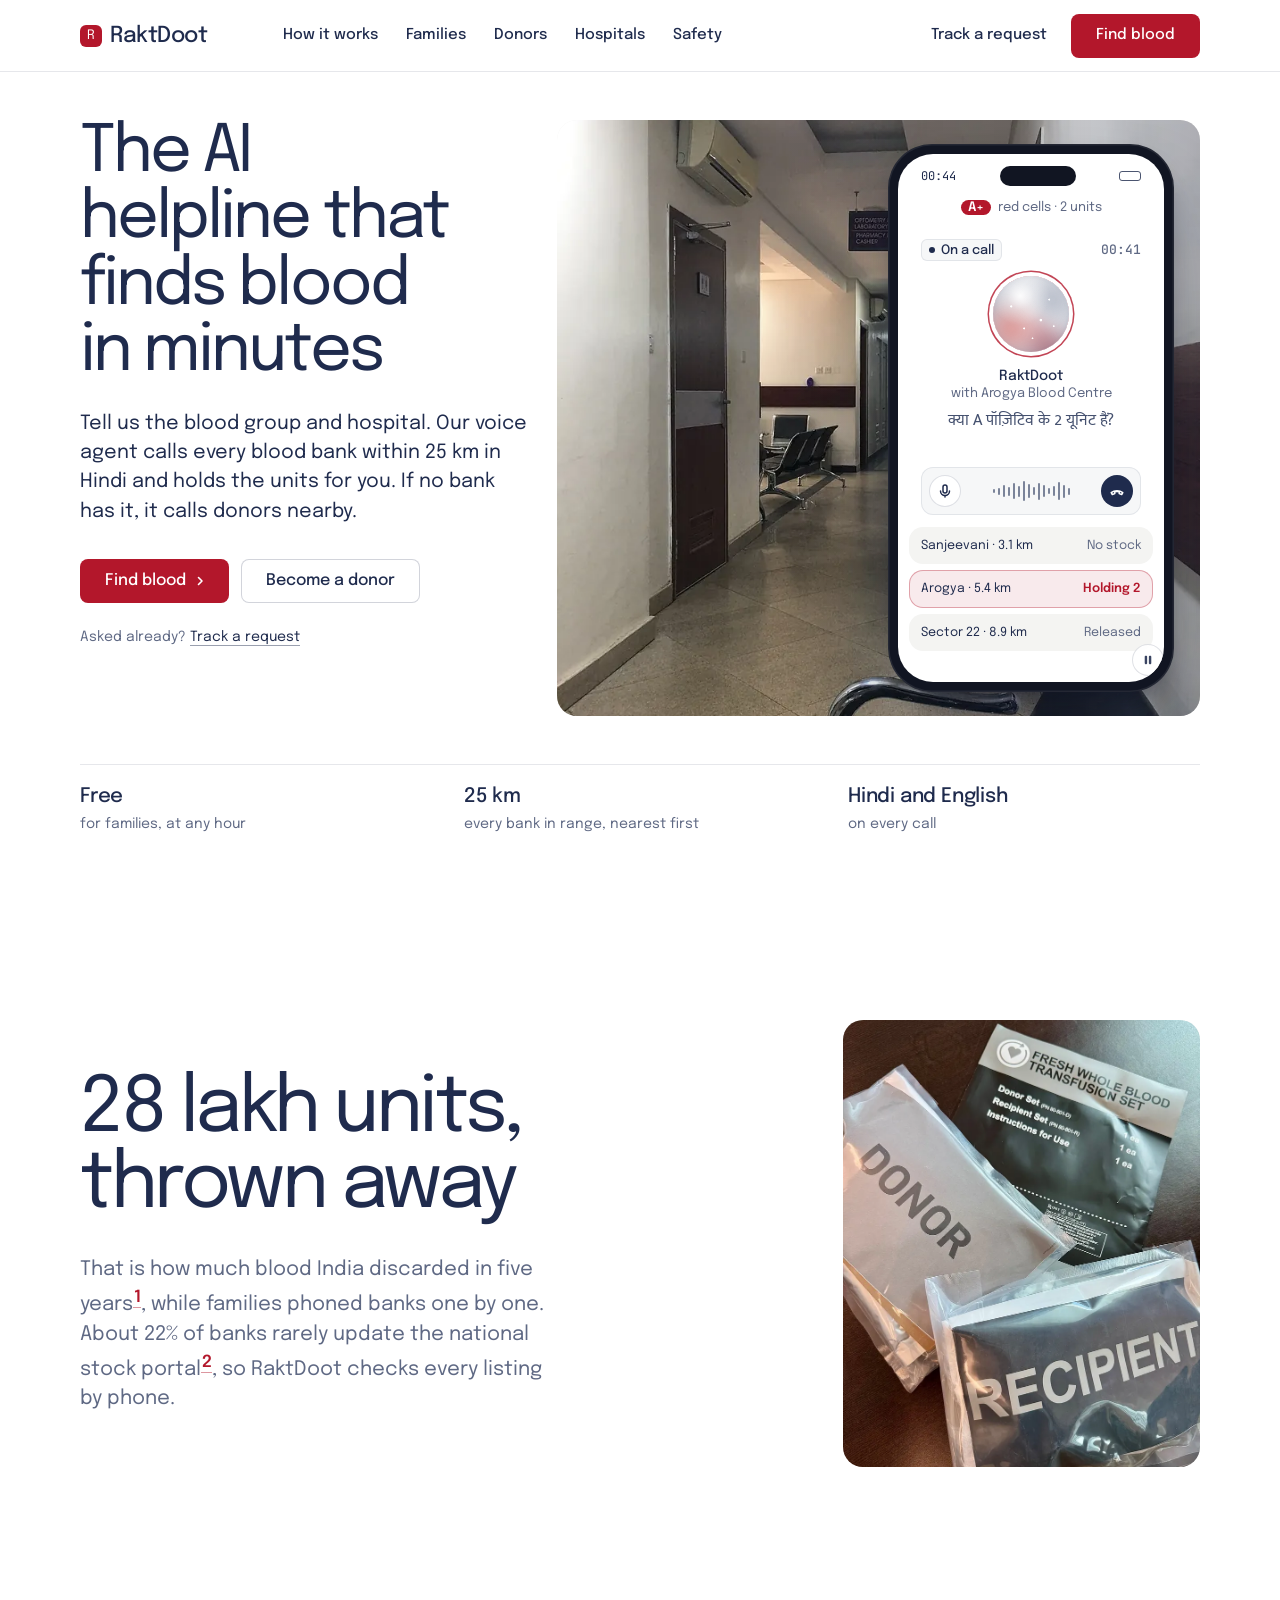
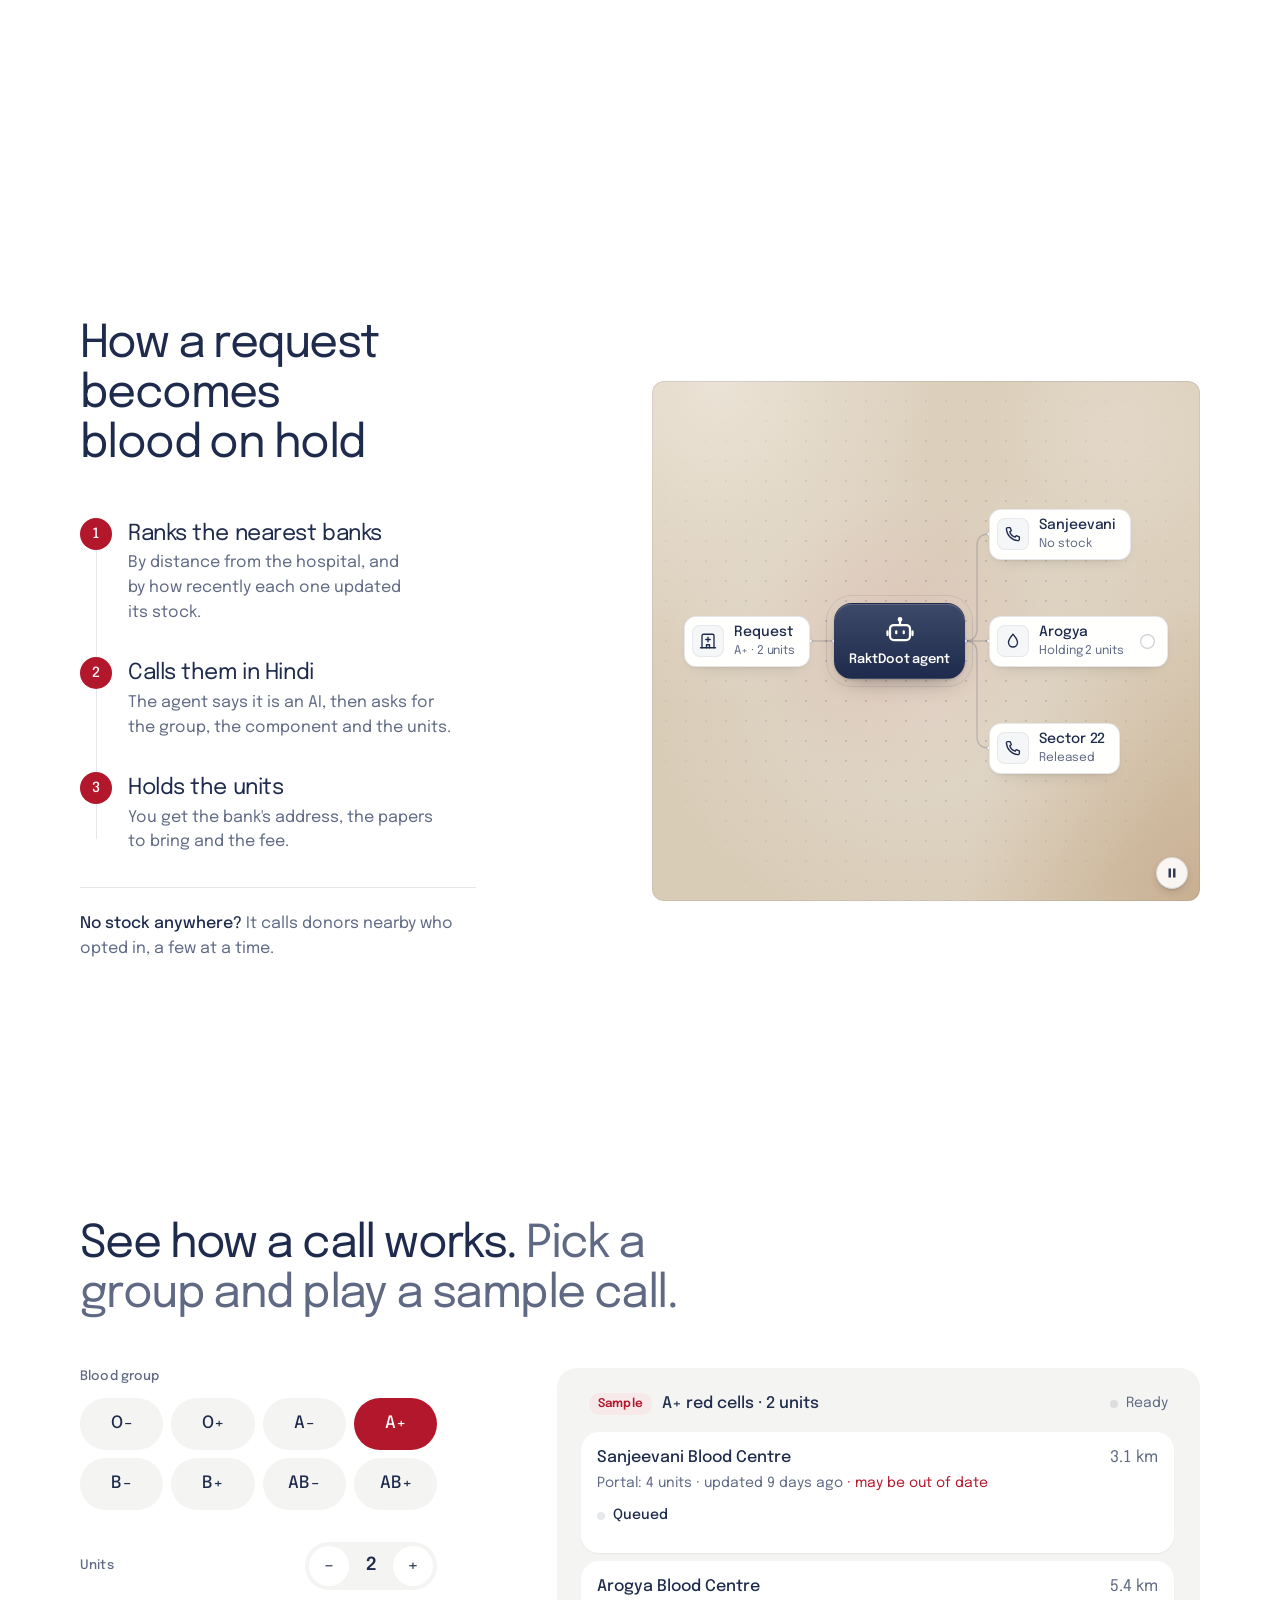
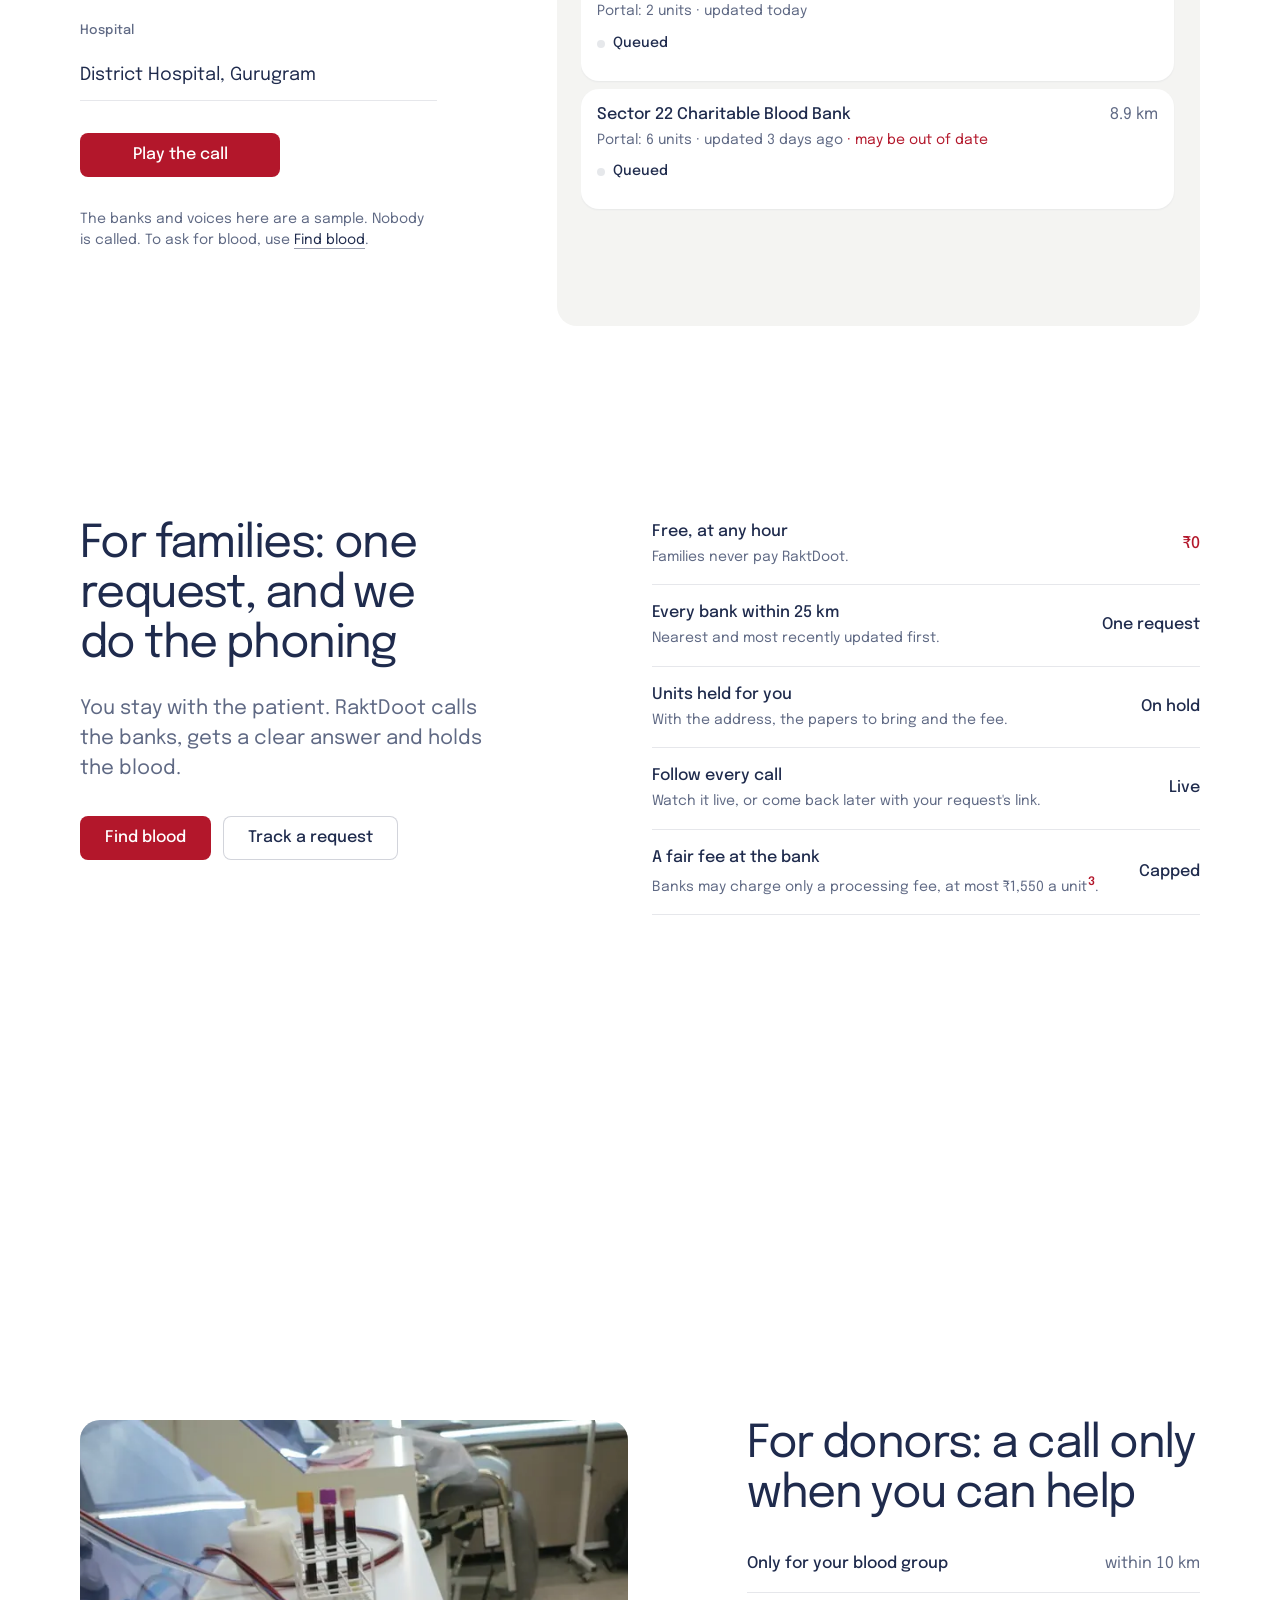
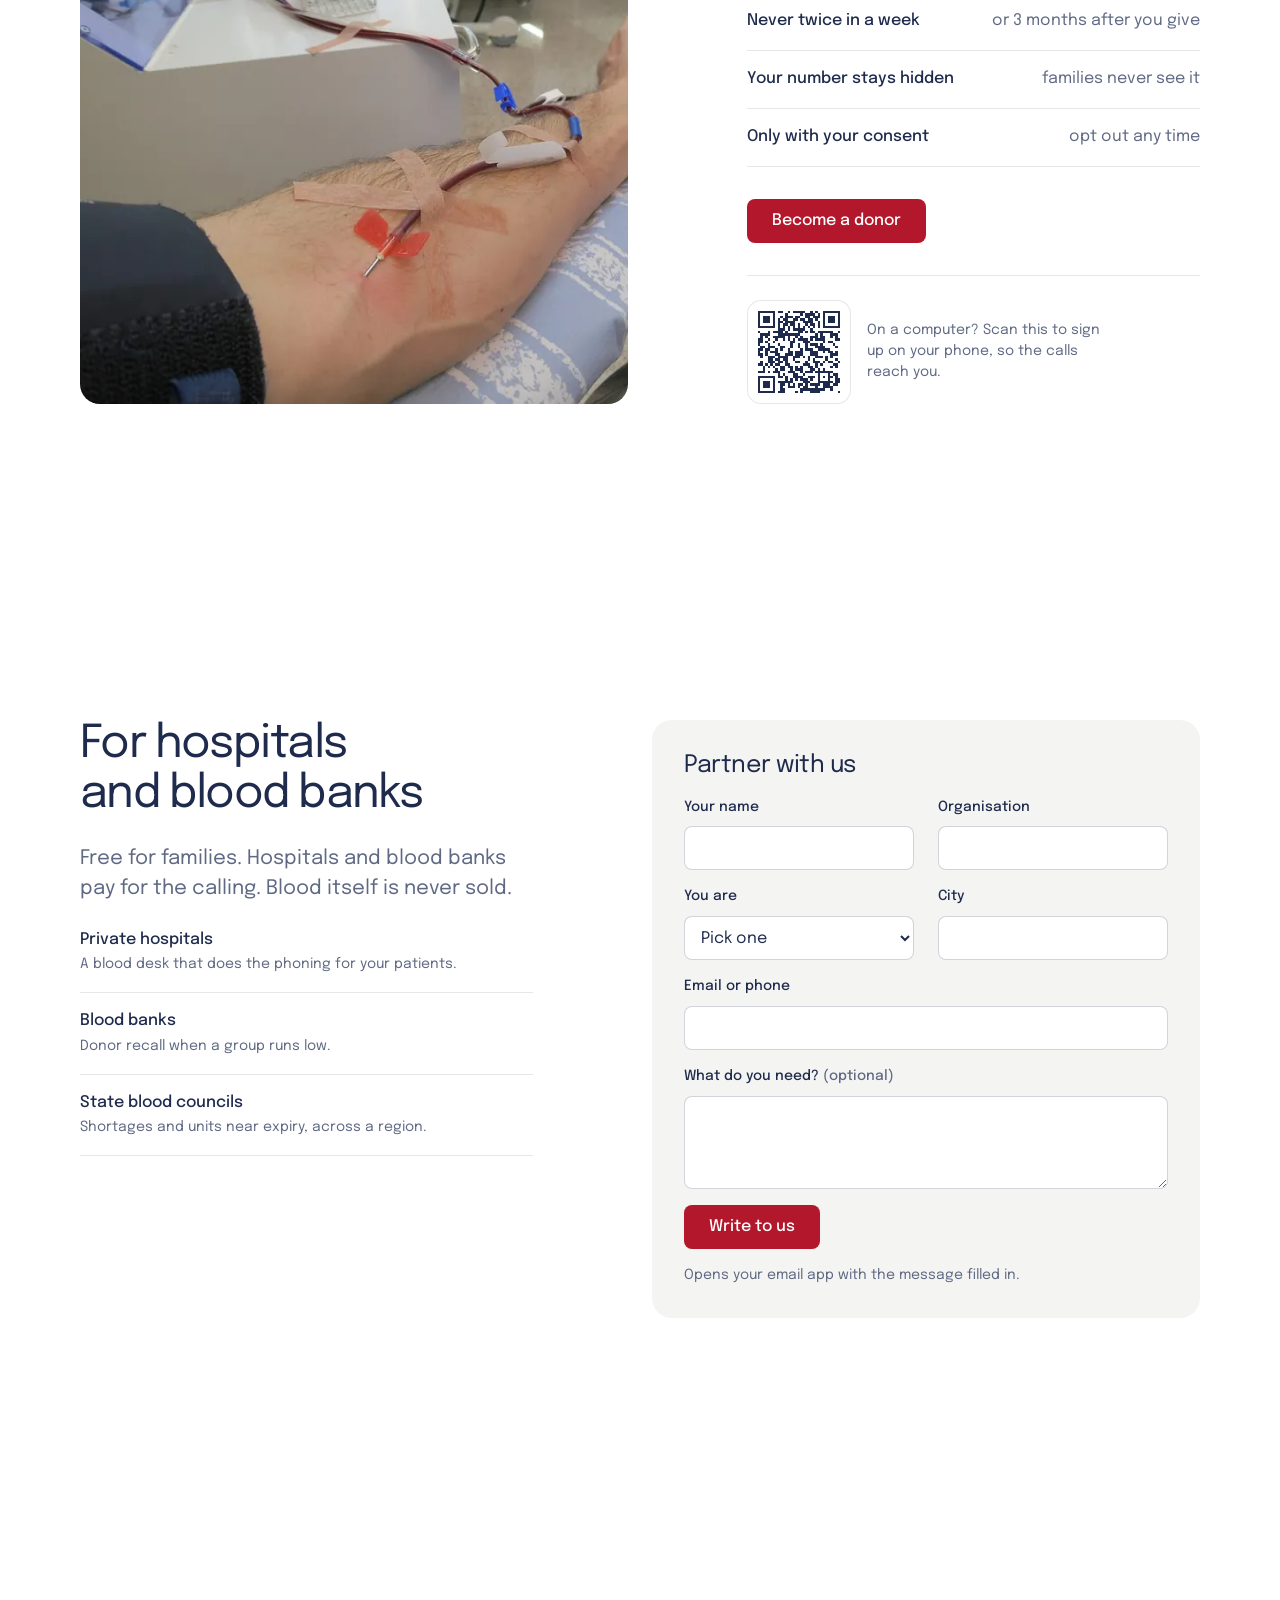
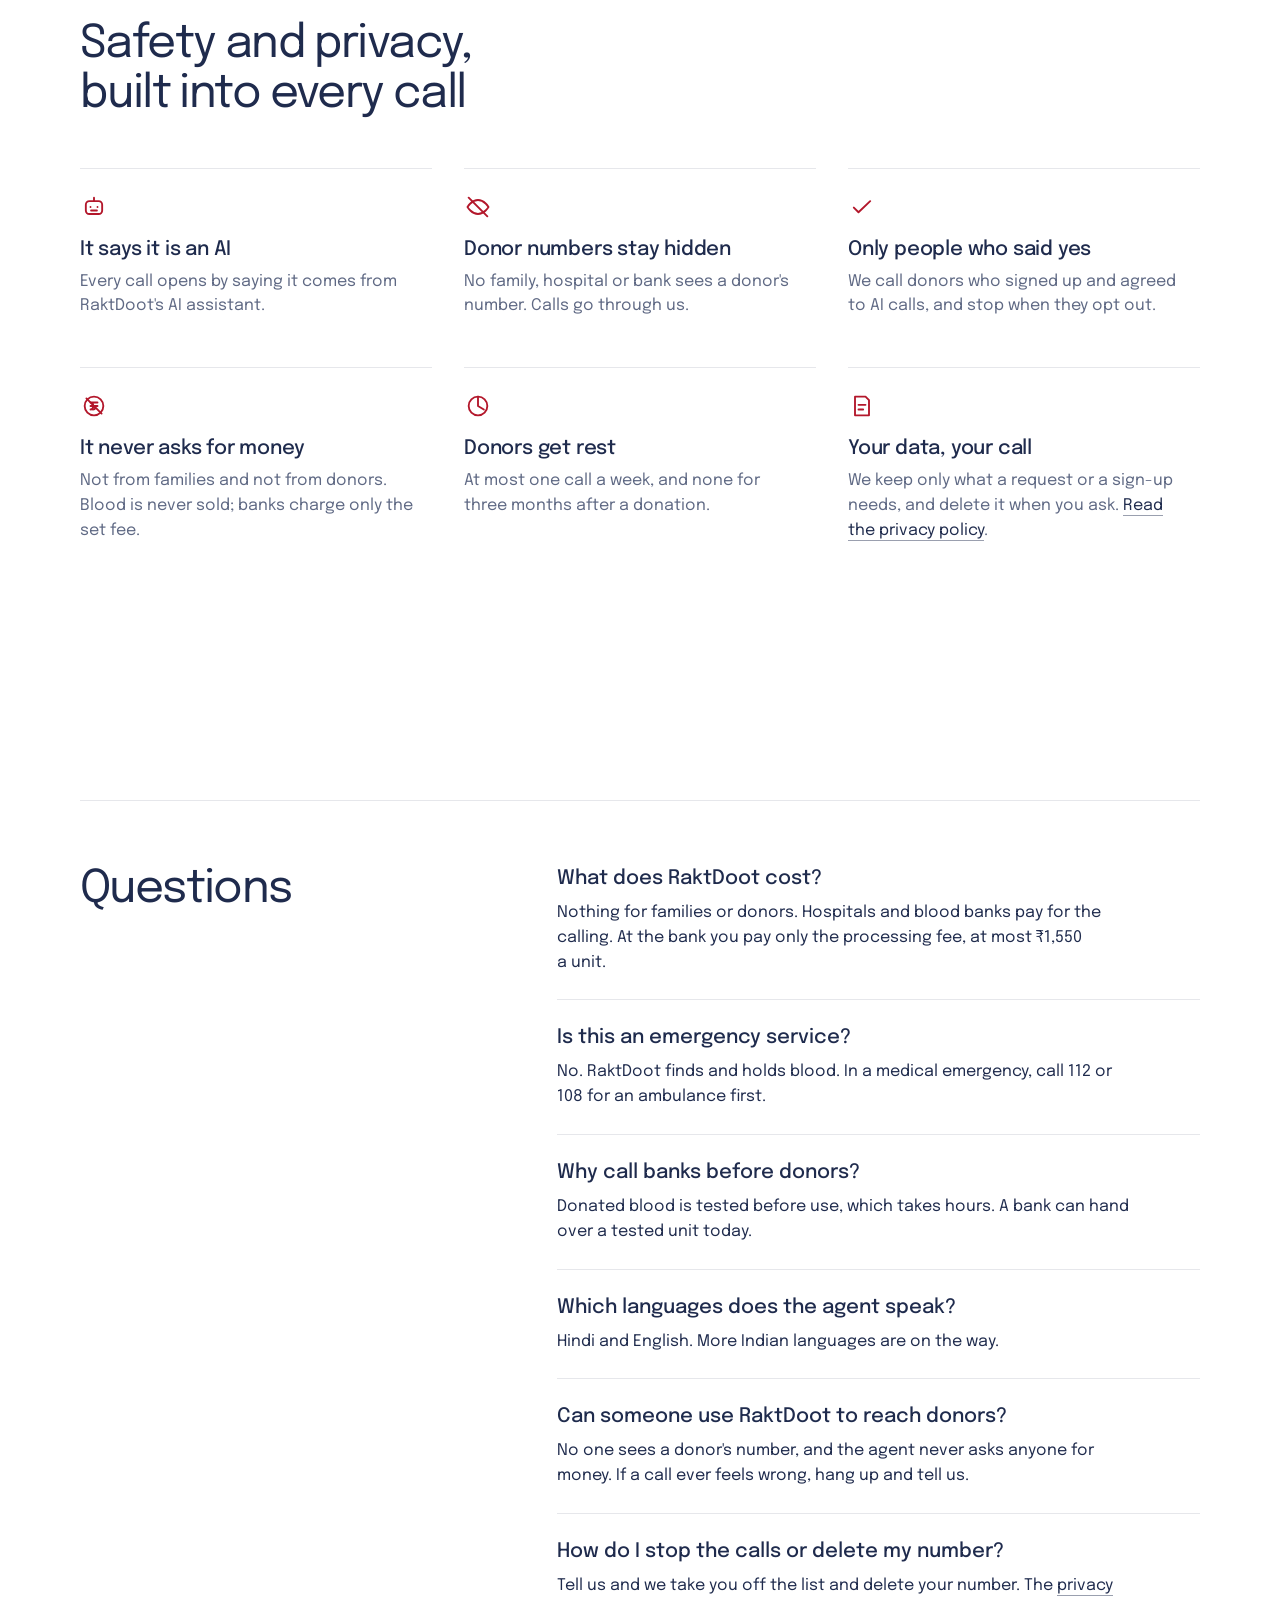
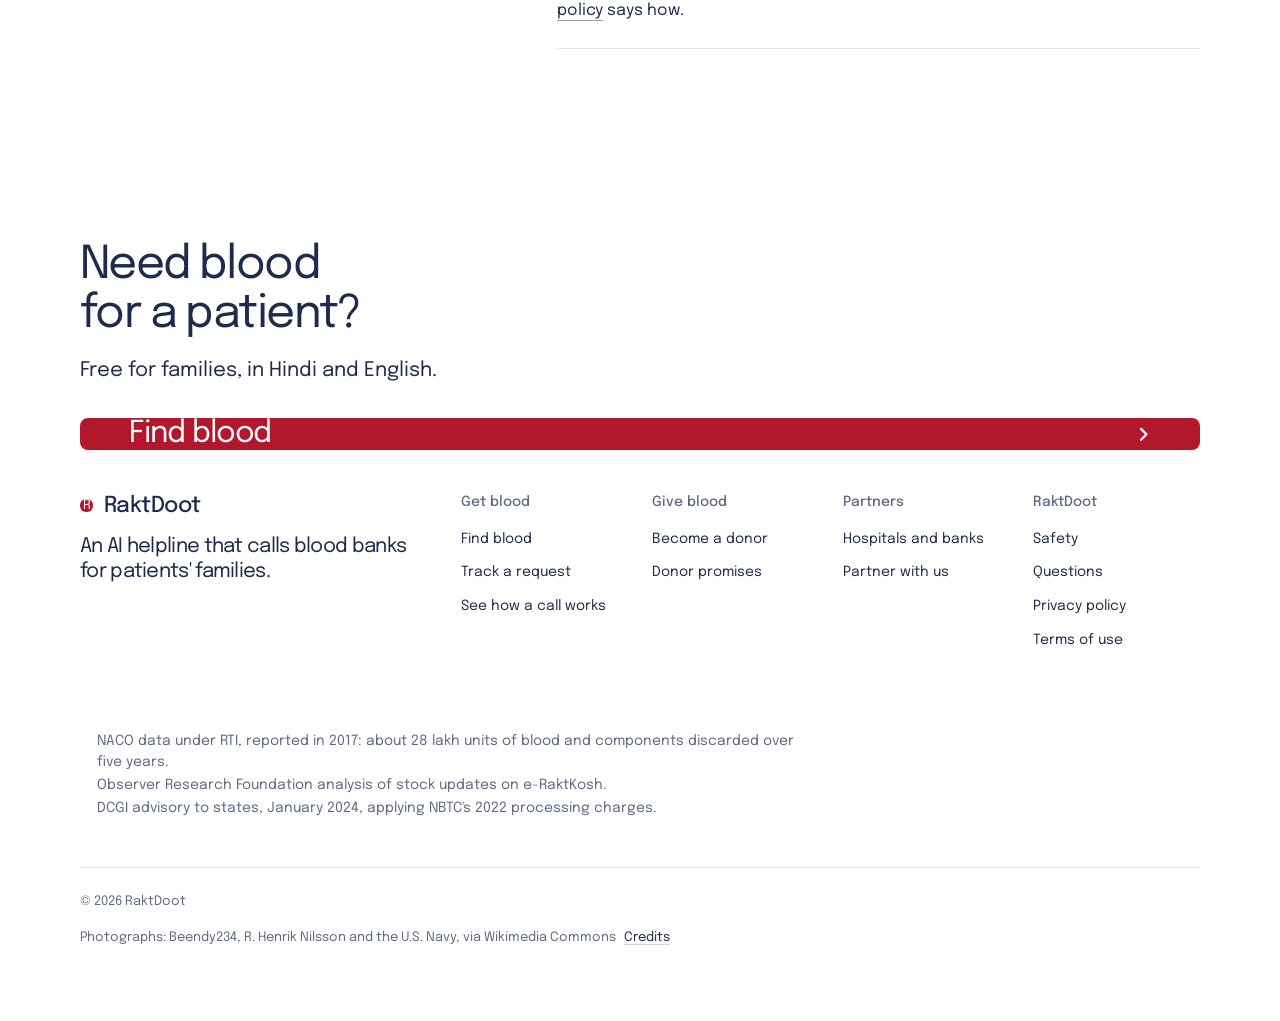
==== commit e97af95c: "Site: rebuild the landing page as the production marketing site - Real product framing; CTAs into th" ====
--- a/site/index.html
+++ b/site/index.html
@@ -1,21 +1,27 @@
 <!doctype html>
-<html lang="en" data-type="software" data-radius="soft" data-buttons="solid" data-motion>
+<html lang="en-IN" data-type="software" data-radius="soft" data-buttons="solid" data-motion>
 <head>
 <meta charset="utf-8">
 <meta name="viewport" content="width=device-width, initial-scale=1, viewport-fit=cover">
-<title>RaktDoot: AI blood helpline for patients' families</title>
-<meta name="description" content="Tell RaktDoot the blood group and hospital. Its voice agent calls nearby blood banks in Hindi and holds the units. Free for families.">
+<title>RaktDoot: find blood for a patient in minutes</title>
+<meta name="description" content="Tell RaktDoot the blood group and hospital. Its AI voice agent calls every blood bank within 25 km in Hindi, holds the units, and calls opted-in donors if no bank has stock. Free for families.">
+<link rel="canonical" href="https://raktdoot.serverpod.space/">
 <meta property="og:type" content="website">
-<meta property="og:title" content="RaktDoot: AI blood helpline for patients' families">
-<meta property="og:description" content="A voice agent that calls every blood bank within 25 km and holds the units for you.">
-<!-- Share scrapers want absolute URLs: after deploy, prefix og:image and twitter:image with the site origin. -->
-<meta property="og:image" content="share.jpg">
+<meta property="og:site_name" content="RaktDoot">
+<meta property="og:locale" content="en_IN">
+<meta property="og:url" content="https://raktdoot.serverpod.space/">
+<meta property="og:title" content="RaktDoot: find blood for a patient in minutes">
+<meta property="og:description" content="An AI voice agent that calls every blood bank within 25 km and holds the units for you. Free for families.">
+<meta property="og:image" content="https://raktdoot.serverpod.space/share.jpg">
 <meta property="og:image:width" content="1200">
 <meta property="og:image:height" content="630">
 <meta property="og:image:alt" content="RaktDoot: the AI helpline that finds blood in minutes, beside a hospital corridor">
 <meta name="twitter:card" content="summary_large_image">
-<meta name="twitter:image" content="share.jpg">
-<link rel="icon" href="favicon.svg" type="image/svg+xml">
+<meta name="twitter:title" content="RaktDoot: find blood for a patient in minutes">
+<meta name="twitter:description" content="An AI voice agent that calls every blood bank within 25 km and holds the units for you. Free for families.">
+<meta name="twitter:image" content="https://raktdoot.serverpod.space/share.jpg">
+<link rel="icon" href="https://raktdoot.serverpod.space/favicon.svg" type="image/svg+xml">
+<link rel="apple-touch-icon" href="https://raktdoot.serverpod.space/apple-touch-icon.png">
 <meta name="theme-color" content="#ffffff">
 <meta name="site-kind" content="software">
 <meta name="page-type" content="software">
@@ -27,25 +33,11 @@
 <link rel="stylesheet" href="assets/backgrounds/backgrounds.css">
 <link rel="stylesheet" href="assets/layout/layout.css">
 <link rel="stylesheet" href="assets/icons/icon.css">
-<style>
-:root {
-  --p-bg: #ffffff; --p-surface: #f4f4f2; --p-ink: #1f2b4d; --p-muted: #5f6984;
-  --p-accent: #b3172b; --p-accent-ink: #ffffff; --p-action: #b3172b; --p-action-ink: #ffffff;
-  --p-inv-bg: #1f2b4d; --p-inv-surface: #2c3859; --p-inv-ink: #ffffff; --p-inv-muted: #a2a8b8;
-  --p-inv-accent: #ffffff; --p-inv-accent-ink: #1f2b4d; --p-inv-action: #ffffff; --p-inv-action-ink: #1f2b4d;
-  --font-display: "Epilogue", system-ui, sans-serif;
-  --font-text: "Epilogue", system-ui, sans-serif;
-  --font-mono: "JetBrains Mono", ui-monospace, "SFMono-Regular", Menlo, Consolas, monospace;
-  --display-weight: 400;
-  --display-tracking: -0.035em;
-  --display-tracking-xl: -0.045em;
-  --ly-scale: 0.97;
-}
-</style>
+<link rel="stylesheet" href="brand.css">
 <link rel="stylesheet" href="assets/ui/base.css">
 <link rel="stylesheet" href="assets/ui/voice/fragment.css">
 <link rel="stylesheet" href="assets/diagrams/diagram.css">
-<link rel="stylesheet" href="page.css?v=15">
+<link rel="stylesheet" href="page.css?v=20">
 <script>document.documentElement.classList.add('m-enter');setTimeout(()=>document.documentElement.classList.add('m-enter-done'),700)</script>
 <script src="assets/backgrounds/backgrounds.js"></script>
 <script>document.documentElement.classList.add('mo-js');setTimeout(()=>document.documentElement.classList.add('mo-safe'),2500)</script>
@@ -56,20 +48,23 @@
 <body>
 <!-- type: software
      deal: hero split, nav nav-centre-less bar, close close-type, footer footer-columns, rhythm space, buttons solid, mark initial
-     palette: brand (white, navy ink, blood red accent) · type: epilogue · moment: liquid-type on the statement -->
+     palette: brand (white, navy ink, blood red accent) · type: epilogue · moment: liquid-type on the statement
+     Links into the app (/app/#/...) are set from the ROUTES constant at the top of page.js; the hrefs here are the same, for no-JS. -->
 
 <header class="nav">
   <div class="wrap nav__bar">
-    <a class="skip-link" href="#top">Skip to content</a>
-    <a class="nav__logo" href="#top"><span class="mark mark--initial" aria-hidden="true">R</span>RaktDoot</a>
+    <a class="skip-link" href="#main">Skip to content</a>
+    <a class="nav__logo" href="#top" aria-label="RaktDoot, back to top"><span class="mark mark--initial" aria-hidden="true">R</span>RaktDoot</a>
     <nav class="nav__links" aria-label="Main">
       <div class="nav__item"><a class="nav__link" href="#how">How it works</a></div>
+      <div class="nav__item"><a class="nav__link" href="#families">Families</a></div>
       <div class="nav__item"><a class="nav__link" href="#donors">Donors</a></div>
-      <div class="nav__item"><a class="nav__link" href="#pricing">Hospitals</a></div>
-      <div class="nav__item"><a class="nav__link" href="#faq">Questions</a></div>
+      <div class="nav__item"><a class="nav__link" href="#partners">Hospitals</a></div>
+      <div class="nav__item"><a class="nav__link" href="#safety">Safety</a></div>
     </nav>
     <div class="nav__actions">
-      <a class="btn btn--primary" href="#try">Find blood</a>
+      <a class="nav__link rd-nav-track" href="/app/#/r/" data-route="track">Track a request</a>
+      <a class="btn btn--primary" href="/app/#/" data-route="findBlood">Find blood</a>
     </div>
     <button class="nav__toggle" type="button" aria-expanded="false" aria-label="Menu">
       <svg width="18" height="18" viewBox="0 0 18 18" aria-hidden="true"><path d="M2 5h14M2 13h14" stroke="currentColor" stroke-width="1.6" stroke-linecap="round"/></svg>
@@ -77,25 +72,26 @@
   </div>
 </header>
 
-<main id="top">
-  <section class="hero hero--split" data-enter aria-labelledby="hero-h">
+<main id="main" tabindex="-1">
+  <section class="hero hero--split" id="top" data-enter aria-labelledby="hero-h">
     <div class="wrap"><div class="hero-text grid hero__grid">
       <div class="hero__text span-5">
         <h1 id="hero-h">The AI helpline that finds blood in minutes</h1>
-        <p class="hero__lead t-lead">Tell us the blood group and hospital. Our voice agent calls every blood bank within 25&nbsp;km in Hindi and holds the units for you.</p>
+        <p class="hero__lead t-lead">Tell us the blood group and hospital. Our voice agent calls every blood bank within 25&nbsp;km in Hindi and holds the units for you. If no bank has it, it calls donors nearby.</p>
         <div class="btn-row">
-          <a class="btn btn--primary" href="#try">Find blood<svg class="m-arrow" viewBox="0 0 12 12" aria-hidden="true"><path class="m-arrow__stem" d="M1 6h8"/><path class="m-arrow__head" d="M4.5 2.5 8 6l-3.5 3.5"/></svg></a>
-          <a class="btn btn--secondary" href="#donors">Sign up as a donor</a>
-        </div>
+          <a class="btn btn--primary" href="/app/#/" data-route="findBlood">Find blood<svg class="m-arrow" viewBox="0 0 12 12" aria-hidden="true"><path class="m-arrow__stem" d="M1 6h8"/><path class="m-arrow__head" d="M4.5 2.5 8 6l-3.5 3.5"/></svg></a>
+          <a class="btn btn--secondary" href="/app/#/donor" data-route="donor">Become a donor</a>
+        </div>
+        <p class="rd-hero__track t-small">Asked already? <a href="/app/#/r/" data-route="track">Track a request</a></p>
       </div>
       <div class="hero__media span-7 start-6 rd-media">
         <picture class="rd-pic">
           <source type="image/webp" srcset="img/corridor-800.webp 800w, img/corridor-1280.webp 1280w" sizes="(min-width: 1024px) 58vw, 100vw">
-          <img src="img/corridor.jpg" width="1280" height="1707" alt="A quiet hospital corridor with warm ceiling lights and a row of waiting chairs" style="--ly-pos: 30% 55%" fetchpriority="high" data-source="stand-in" data-subject="hospital corridor">
+          <img src="img/corridor.jpg" width="1280" height="1707" alt="A quiet hospital corridor with warm ceiling lights and a row of waiting chairs" style="--ly-pos: 30% 55%" fetchpriority="high">
         </picture>
-        <div class="rd-phone" aria-label="The RaktDoot app during a call to a blood bank">
-          <div class="rd-phone__screen">
-            <div class="rd-phone__status"><span class="mono" data-clock>11:02</span><span class="rd-phone__notch" aria-hidden="true"></span><span class="rd-phone__sig" aria-hidden="true"></span></div>
+        <div class="rd-phone" role="img" aria-label="The RaktDoot app during a call: the agent asks a blood bank in Hindi for two units of A positive, and the bank holds them until 11:40">
+          <div class="rd-phone__screen" aria-hidden="true">
+            <div class="rd-phone__status"><span class="mono" data-clock>11:02</span><span class="rd-phone__notch"></span><span class="rd-phone__sig"></span></div>
             <p class="rd-phone__req"><b>A+</b> red cells · 2 units</p>
             <div class="ui ui-panel ui-voice rd-voice" data-ui="voice" data-ui-loop data-ui-opts='{"lines":["क्या A पॉज़िटिव के 2 यूनिट हैं?","हाँ, 11:40 तक होल्ड कर दिया।"]}'>
               <div class="ui-voice__top">
@@ -107,9 +103,9 @@
               <div class="ui-voice__who"><span class="ui-voice__name">RaktDoot</span><span class="ui-voice__with">with Arogya Blood Centre</span></div>
               <div class="ui-voice__cap" data-voice-cap lang="hi">क्या A पॉज़िटिव के 2 यूनिट हैं?</div>
               <div class="ui-voice__bar">
-                <span class="ui-voice__btn" aria-hidden="true"><svg class="ui-icon" viewBox="0 0 16 16"><rect x="6" y="2" width="4" height="8" rx="2"/><path d="M3.5 8a4.5 4.5 0 0 0 9 0M8 12.5V14"/></svg></span>
-                <span class="ui-voice__wave" aria-hidden="true"><i style="--h:4"></i><i style="--h:7"></i><i style="--h:12"></i><i style="--h:9"></i><i style="--h:16"></i><i style="--h:11"></i><i style="--h:20"></i><i style="--h:14"></i><i style="--h:8"></i><i style="--h:17"></i><i style="--h:12"></i><i style="--h:6"></i><i style="--h:10"></i><i style="--h:18"></i><i style="--h:13"></i><i style="--h:7"></i></span>
-                <span class="ui-voice__btn ui-voice__end" aria-hidden="true"><svg class="ui-icon" viewBox="0 0 16 16"><path d="M2.2 9.6c3.4-2.6 8.2-2.6 11.6 0l-1.1 1.9-2.5-.9V8.9a7.5 7.5 0 0 0-4.4 0v1.7l-2.5.9z"/></svg></span>
+                <span class="ui-voice__btn"><svg class="ui-icon" viewBox="0 0 16 16"><rect x="6" y="2" width="4" height="8" rx="2"/><path d="M3.5 8a4.5 4.5 0 0 0 9 0M8 12.5V14"/></svg></span>
+                <span class="ui-voice__wave"><i style="--h:4"></i><i style="--h:7"></i><i style="--h:12"></i><i style="--h:9"></i><i style="--h:16"></i><i style="--h:11"></i><i style="--h:20"></i><i style="--h:14"></i><i style="--h:8"></i><i style="--h:17"></i><i style="--h:12"></i><i style="--h:6"></i><i style="--h:10"></i><i style="--h:18"></i><i style="--h:13"></i><i style="--h:7"></i></span>
+                <span class="ui-voice__btn ui-voice__end"><svg class="ui-icon" viewBox="0 0 16 16"><path d="M2.2 9.6c3.4-2.6 8.2-2.6 11.6 0l-1.1 1.9-2.5-.9V8.9a7.5 7.5 0 0 0-4.4 0v1.7l-2.5.9z"/></svg></span>
               </div>
             </div>
             <ul class="rd-phone__list">
@@ -120,18 +116,74 @@
           </div>
         </div>
       </div>
-    </div></div>
-  </section>
-
-  <section class="section" id="try" aria-labelledby="try-h">
+    </div>
+    <ul class="rd-facts" aria-label="At a glance">
+      <li><b>Free</b><span>for families, at any hour</span></li>
+      <li><b>25 km</b><span>every bank in range, nearest first</span></li>
+      <li><b>Hindi and English</b><span>on every call</span></li>
+    </ul>
+    </div>
+  </section>
+
+  <section class="section rd-why" id="why" aria-labelledby="why-h">
+    <div class="wrap">
+      <div class="grid rd-why__grid">
+        <div class="span-7" data-moment="liquid-type" data-moment-opts='{"strength": 1.1}'>
+          <h2 id="why-h" class="mo-lt__type rd-statement">28 lakh units, thrown away</h2>
+          <p class="t-lead rd-why__lead">That is how much blood India discarded in five years<sup><a href="#src-1" aria-label="Source 1">1</a></sup>, while families phoned banks one by one. About 22% of banks rarely update the national stock portal<sup><a href="#src-2" aria-label="Source 2">2</a></sup>, so RaktDoot checks every listing by phone.</p>
+        </div>
+        <div class="frame frame--photo frame--portrait span-4 start-9 rd-why__photo">
+          <picture class="rd-pic">
+            <source type="image/webp" srcset="img/blood-bags-800.webp 800w, img/blood-bags-1280.webp 1280w" sizes="(min-width: 1024px) 34vw, 100vw">
+            <img class="frame__img" src="img/blood-bags.jpg" width="1280" height="1707" alt="Two blood bags in sealed pouches marked donor and recipient" loading="lazy">
+          </picture>
+        </div>
+      </div>
+    </div>
+  </section>
+
+  <section class="section" id="how" aria-labelledby="how-h">
+    <div class="wrap">
+      <div class="grid rd-how">
+        <div class="span-5">
+          <div class="section-head">
+            <h2 id="how-h">How a request becomes blood on hold</h2>
+          </div>
+          <ol class="rd-steps">
+            <li>
+              <span class="step-num" aria-hidden="true">1</span>
+              <h3>Ranks the nearest banks</h3>
+              <p>By distance from the hospital, and by how recently each one updated its stock.</p>
+            </li>
+            <li>
+              <span class="step-num" aria-hidden="true">2</span>
+              <h3>Calls them in Hindi</h3>
+              <p>The agent says it is an AI, then asks for the group, the component and the units.</p>
+            </li>
+            <li>
+              <span class="step-num" aria-hidden="true">3</span>
+              <h3>Holds the units</h3>
+              <p>You get the bank's address, the papers to bring and the fee.</p>
+            </li>
+          </ol>
+          <p class="rd-fallback"><b>No stock anywhere?</b> It calls donors nearby who opted in, a few at a time.</p>
+        </div>
+        <div class="panel span-6 start-7 rd-how__panel">
+          <div class="dg" data-diagram><script type="application/json">{"layout": "lanes", "alt": "A request from the hospital goes to the RaktDoot agent, which calls three blood banks at once: one has no stock, one holds two units, one is released.", "input": {"label": "Request", "icon": "ui:hospital", "sub": "A+ · 2 units"}, "core": {"label": "RaktDoot agent", "icon": "ui:bot"}, "lanes": [{"label": "Sanjeevani", "icon": "ui:phone", "sub": "No stock"}, {"label": "Arogya", "icon": "ui:droplet", "done": true, "sub": "Holding 2 units"}, {"label": "Sector 22", "icon": "ui:phone", "sub": "Released"}]}</script></div>
+        </div>
+      </div>
+    </div>
+  </section>
+
+  <section class="section" id="call" aria-labelledby="call-h">
     <div class="wrap">
       <div class="section-head section-head--split">
         <div>
-          <h2 id="try-h">Watch the agent find blood. <span class="muted">Pick a group and press the button.</span></h2>
+          <h2 id="call-h">See how a call works. <span class="muted">Pick a group and play a sample call.</span></h2>
         </div>
       </div>
       <div class="grid rd-try">
-        <form class="rd-req span-4" id="request" novalidate aria-label="Demo blood request">
+        <form class="rd-req span-4" id="request" novalidate aria-label="Sample call settings">
           <fieldset class="rd-field">
             <legend class="t-label muted">Blood group</legend>
             <div class="rd-groups" id="groups">
@@ -155,19 +207,19 @@
           </div>
           <div class="rd-field">
             <label class="t-label muted" for="hospital">Hospital</label>
-            <input class="rd-input" id="hospital" name="hospital" value="District Hospital, Gurugram" autocomplete="organization" aria-describedby="hospital-err">
+            <input class="rd-input" id="hospital" name="hospital" value="District Hospital, Gurugram" autocomplete="off" aria-describedby="hospital-err">
             <p class="field__error" id="hospital-err" hidden>Write the hospital's name.</p>
           </div>
-          <button class="btn btn--primary rd-go" type="submit" id="findBtn">Find blood</button>
-          <p class="t-small muted">A demo with made-up blood banks. No real calls are placed.</p>
+          <button class="btn btn--primary rd-go" type="submit" id="findBtn">Play the call</button>
+          <p class="t-small muted">The banks and voices here are a sample. Nobody is called. To ask for blood, use <a href="/app/#/" data-route="findBlood">Find blood</a>.</p>
         </form>
 
         <div class="rd-log span-7 start-6" id="log" aria-live="off">
           <div class="rd-log__head">
-            <span class="rd-log__title" id="logTitle">A+ red cells · 2 units</span>
+            <span class="rd-log__title"><span class="rd-chip">Sample</span><span id="logTitle">A+ red cells · 2 units</span></span>
             <span class="rd-log__state" id="logState">Ready</span>
           </div>
-          <div class="rd-log__body" id="logBody">
+          <div class="rd-log__body" id="logBody" tabindex="0" aria-label="Call log">
             <ol class="rd-calls" id="calls"></ol>
             <div id="donorsRun" hidden></div>
             <div class="rd-go-card" id="gocard" hidden></div>
@@ -178,52 +230,24 @@
     </div>
   </section>
 
-  <section class="section rd-why" id="why" aria-labelledby="why-h">
-    <div class="wrap">
-      <div class="grid rd-why__grid">
-        <div class="span-7" data-moment="liquid-type" data-moment-opts='{"strength": 1.1}'>
-          <h2 id="why-h" class="mo-lt__type rd-statement">28 lakh units, thrown away</h2>
-          <p class="t-lead rd-why__lead">That is how much blood India discarded in five years<sup><a href="#src-1">1</a></sup>, while families phoned banks one by one. About 22% of banks rarely update the national stock portal<sup><a href="#src-2">2</a></sup>, so RaktDoot checks every listing by phone.</p>
-        </div>
-        <div class="frame frame--photo frame--portrait span-4 start-9 rd-why__photo">
-          <picture class="rd-pic">
-          <source type="image/webp" srcset="img/blood-bags-800.webp 800w, img/blood-bags-1280.webp 1280w" sizes="(min-width: 1024px) 34vw, 100vw">
-          <img class="frame__img" src="img/blood-bags.jpg" width="1280" height="1707" alt="Two blood bags in sealed pouches marked donor and recipient" loading="lazy" data-source="stand-in" data-subject="blood bags">
-          </picture>
-        </div>
-      </div>
-    </div>
-  </section>
-
-  <section class="section" id="how" aria-labelledby="how-h">
-    <div class="wrap">
-      <div class="grid rd-how">
-        <div class="span-5">
-          <div class="section-head">
-            <h2 id="how-h">How a request becomes blood on hold</h2>
-          </div>
-          <ol class="rd-steps">
-            <li>
-              <span class="step-num">1</span>
-              <h3>Ranks the nearest banks</h3>
-              <p>By distance, and by how recently each one updated its stock.</p>
-            </li>
-            <li>
-              <span class="step-num">2</span>
-              <h3>Calls them in Hindi</h3>
-              <p>It says it is an AI, then asks for the group, component and units.</p>
-            </li>
-            <li>
-              <span class="step-num">3</span>
-              <h3>Holds the units</h3>
-              <p>The family gets the address, the papers to bring and the fee.</p>
-            </li>
-          </ol>
-          <p class="rd-fallback"><b>No stock anywhere?</b> It calls donors nearby who opted in, a few at a time.</p>
-        </div>
-        <div class="panel span-6 start-7 rd-how__panel">
-          <div class="dg" data-diagram><script type="application/json">{"layout": "lanes", "alt": "A request from the hospital goes to the RaktDoot agent, which calls three blood banks at once: one has no stock, one holds two units, one is released.", "input": {"label": "Request", "icon": "ui:hospital", "sub": "A+ · 2 units"}, "core": {"label": "RaktDoot agent", "icon": "ui:bot"}, "lanes": [{"label": "Sanjeevani", "icon": "ui:phone", "sub": "No stock"}, {"label": "Arogya", "icon": "ui:droplet", "done": true, "sub": "Holding 2 units"}, {"label": "Sector 22", "icon": "ui:phone", "sub": "Released"}]}</script></div>
-        </div>
+  <section class="section" id="families" aria-labelledby="families-h">
+    <div class="wrap">
+      <div class="grid rd-split">
+        <div class="span-5 rd-split__head">
+          <h2 id="families-h">For families: one request, and we do the phoning</h2>
+          <p class="t-lead muted">You stay with the patient. RaktDoot calls the banks, gets a clear answer and holds the blood.</p>
+          <div class="btn-row">
+            <a class="btn btn--primary" href="/app/#/" data-route="findBlood">Find blood</a>
+            <a class="btn btn--secondary" href="/app/#/r/" data-route="track">Track a request</a>
+          </div>
+        </div>
+        <ul class="rows span-6 start-7 rd-list">
+          <li><span class="rows__name">Free, at any hour<small>Families never pay RaktDoot.</small></span><span class="rows__value">₹0</span></li>
+          <li><span class="rows__name">Every bank within 25 km<small>Nearest and most recently updated first.</small></span><span class="rows__value">One request</span></li>
+          <li><span class="rows__name">Units held for you<small>With the address, the papers to bring and the fee.</small></span><span class="rows__value">On hold</span></li>
+          <li><span class="rows__name">Follow every call<small>Watch it live, or come back later with your request's link.</small></span><span class="rows__value">Live</span></li>
+          <li><span class="rows__name">A fair fee at the bank<small>Banks may charge only a processing fee, at most ₹1,550 a unit<sup><a href="#src-3" aria-label="Source 3">3</a></sup>.</small></span><span class="rows__value">Capped</span></li>
+        </ul>
       </div>
     </div>
   </section>
@@ -233,70 +257,111 @@
       <div class="grid rd-donors__grid">
         <div class="frame frame--photo span-6 rd-donors__photo">
           <picture class="rd-pic">
-          <source type="image/webp" srcset="img/donation-800.webp 800w, img/donation-1280.webp 1280w" sizes="(min-width: 1024px) 50vw, 100vw">
-          <img class="frame__img" src="img/donation.jpg" width="1280" height="1058" alt="A donor's arm during a platelet donation, with a line running to sample tubes" loading="lazy" data-source="stand-in" data-subject="blood donation" style="object-position: 40% 50%">
+            <source type="image/webp" srcset="img/donation-800.webp 800w, img/donation-1280.webp 1280w" sizes="(min-width: 1024px) 50vw, 100vw">
+            <img class="frame__img" src="img/donation.jpg" width="1280" height="1058" alt="A donor's arm during a platelet donation, with a line running to sample tubes" loading="lazy" style="object-position: 40% 50%">
           </picture>
         </div>
         <div class="span-5 start-8 rd-donors__copy">
-          <h2 id="donors-h">Donors get a call only when they can help</h2>
+          <h2 id="donors-h">For donors: a call only when you can help</h2>
           <ul class="rows rd-promises">
             <li><span class="rows__name">Only for your blood group</span><span class="rows__value">within 10 km</span></li>
             <li><span class="rows__name">Never twice in a week</span><span class="rows__value">or 3 months after you give</span></li>
-            <li><span class="rows__name">Your number stays hidden</span><span class="rows__value">calls go through us</span></li>
+            <li><span class="rows__name">Your number stays hidden</span><span class="rows__value">families never see it</span></li>
+            <li><span class="rows__name">Only with your consent</span><span class="rows__value">opt out any time</span></li>
           </ul>
-          <form class="rd-dform" id="donorForm" novalidate>
-            <div class="field"><label for="dName">Name</label>
-              <input id="dName" name="name" type="text" autocomplete="name" aria-describedby="dName-err">
-              <p class="field__error" id="dName-err" hidden>Write your name.</p></div>
-            <div class="field"><label for="dGroup">Blood group</label>
-              <select id="dGroup" name="group" aria-describedby="dGroup-err">
-                <option value="">Pick one</option>
-                <option value="O-">O−</option><option value="O+">O+</option><option value="A-">A−</option><option value="A+">A+</option><option value="B-">B−</option><option value="B+">B+</option><option value="AB-">AB−</option><option value="AB+">AB+</option>
-              </select>
-              <p class="field__error" id="dGroup-err" hidden>Pick your blood group.</p></div>
-            <div class="field"><label for="dArea">Area</label>
-              <input id="dArea" name="area" type="text" autocomplete="address-level2" placeholder="Sector 14, Gurugram" aria-describedby="dArea-err">
-              <p class="field__error" id="dArea-err" hidden>Write your area, like Sector 14, Gurugram.</p></div>
-            <div class="field"><label for="dPhone">Mobile number</label>
-              <input id="dPhone" name="phone" type="tel" inputmode="numeric" autocomplete="tel-national" aria-describedby="dPhone-err">
-              <p class="field__error" id="dPhone-err" hidden>Write a 10-digit mobile number.</p></div>
-            <label class="rd-consent rd-dform__wide"><input id="dConsent" type="checkbox" aria-describedby="dConsent-err"><span>I agree to AI voice calls about blood requests near me. Pressing 9 on a call stops them.</span></label>
-            <p class="field__error rd-dform__wide" id="dConsent-err" hidden>Tick the box so we are allowed to call you.</p>
-            <div class="btn-row rd-dform__wide"><button class="btn btn--primary" type="submit" id="donorBtn">Sign up as a donor</button></div>
-            <p class="rd-dform__done rd-dform__wide" id="donorDone" role="status" hidden></p>
-          </form>
-        </div>
-      </div>
-    </div>
-  </section>
-
-  <section class="section rd-phonetry" id="phone" aria-labelledby="phone-h">
-    <div class="wrap">
-      <div class="rd-qr-card">
-        <div class="rd-qr" id="qr" role="img" aria-label="QR code that opens the RaktDoot donor sign-up"></div>
-        <div class="rd-qr-card__copy">
-          <h2 id="phone-h">Try it on your phone</h2>
-          <p class="t-lead muted">Scan the code, sign up as a donor in the app, and keep your phone close. When a request near you matches your blood group, the RaktDoot agent calls you.</p>
-          <p class="rd-qr-card__link t-small"><a id="qrLink" href="#">Open the donor sign-up</a></p>
-        </div>
-      </div>
-    </div>
-  </section>
-
-  <section class="section" id="pricing" aria-labelledby="pricing-h">
-    <div class="wrap">
-      <div class="grid">
-        <div class="section-head span-5">
-          <h2 id="pricing-h">Free for families. <span class="muted">Hospitals and blood banks pay for the calling.</span></h2>
-          <p class="t-small muted">Blood itself is never sold. Banks may charge only a processing fee, at most ₹1,550 a unit<sup><a href="#src-3">3</a></sup>.</p>
-        </div>
-        <ul class="rows span-6 start-7 rd-payers">
-          <li><span class="rows__name">Families<small>Request blood, any hour</small></span><span class="rows__value">Free</span></li>
-          <li><span class="rows__name">Private hospitals<small>A blood desk that does the phoning</small></span><span class="rows__value">Monthly</span></li>
-          <li><span class="rows__name">Blood banks<small>Donor recall when a group runs low</small></span><span class="rows__value">Per campaign</span></li>
-          <li><span class="rows__name">State blood councils<small>Shortages and units near expiry</small></span><span class="rows__value">Contract</span></li>
-        </ul>
-      </div>
+          <div class="btn-row">
+            <a class="btn btn--primary" href="/app/#/donor" data-route="donor">Become a donor</a>
+          </div>
+          <div class="rd-qr-mini">
+            <div class="rd-qr" id="qr" role="img" aria-label="QR code that opens the RaktDoot donor sign-up"></div>
+            <p class="t-small muted">On a computer? Scan this to sign up on your phone, so the calls reach you.</p>
+          </div>
+        </div>
+      </div>
+    </div>
+  </section>
+
+  <section class="section" id="partners" aria-labelledby="partners-h">
+    <div class="wrap">
+      <div class="grid rd-split">
+        <div class="span-5 rd-split__head">
+          <h2 id="partners-h">For hospitals and blood banks</h2>
+          <p class="t-lead muted">Free for families. Hospitals and blood banks pay for the calling. Blood itself is never sold.</p>
+          <ul class="rows rd-list">
+            <li><span class="rows__name">Private hospitals<small>A blood desk that does the phoning for your patients.</small></span></li>
+            <li><span class="rows__name">Blood banks<small>Donor recall when a group runs low.</small></span></li>
+            <li><span class="rows__name">State blood councils<small>Shortages and units near expiry, across a region.</small></span></li>
+          </ul>
+        </div>
+        <form class="rd-pform span-6 start-7" id="partnerForm" novalidate aria-labelledby="pform-h">
+          <h3 id="pform-h" class="rd-pform__title">Partner with us</h3>
+          <div class="field"><label for="pName">Your name</label>
+            <input id="pName" name="name" type="text" autocomplete="name" required aria-describedby="pName-err">
+            <p class="field__error" id="pName-err" hidden>Write your name.</p></div>
+          <div class="field"><label for="pOrg">Organisation</label>
+            <input id="pOrg" name="organisation" type="text" autocomplete="organization" required aria-describedby="pOrg-err">
+            <p class="field__error" id="pOrg-err" hidden>Write the hospital, bank or council's name.</p></div>
+          <div class="field"><label for="pKind">You are</label>
+            <select id="pKind" name="kind" required aria-describedby="pKind-err">
+              <option value="">Pick one</option>
+              <option>A private hospital</option>
+              <option>A government hospital</option>
+              <option>A blood bank</option>
+              <option>A state blood council</option>
+              <option>Something else</option>
+            </select>
+            <p class="field__error" id="pKind-err" hidden>Pick the one closest to you.</p></div>
+          <div class="field"><label for="pCity">City</label>
+            <input id="pCity" name="city" type="text" autocomplete="address-level2"></div>
+          <div class="field rd-pform__wide"><label for="pContact">Email or phone</label>
+            <input id="pContact" name="contact" type="text" autocomplete="email" required aria-describedby="pContact-err">
+            <p class="field__error" id="pContact-err" hidden>Write an email address or a 10-digit phone number.</p></div>
+          <div class="field rd-pform__wide"><label for="pMsg">What do you need? <span class="muted">(optional)</span></label>
+            <textarea id="pMsg" name="message" rows="3"></textarea></div>
+          <div class="btn-row rd-pform__wide"><button class="btn btn--primary" type="submit">Write to us</button><span class="t-small muted">Opens your email app with the message filled in.</span></div>
+          <p class="rd-dform__done rd-pform__wide" id="partnerDone" role="status" hidden></p>
+        </form>
+      </div>
+    </div>
+  </section>
+
+  <section class="section" id="safety" aria-labelledby="safety-h">
+    <div class="wrap">
+      <div class="section-head">
+        <h2 id="safety-h">Safety and privacy, built into every call</h2>
+      </div>
+      <ul class="rd-safety">
+        <li>
+          <svg class="rd-ic" viewBox="0 0 24 24" aria-hidden="true"><rect x="5" y="7" width="14" height="11" rx="3"/><path d="M12 7V4M9 12h.01M15 12h.01M9.5 15h5"/></svg>
+          <h3>It says it is an AI</h3>
+          <p>Every call opens by saying it comes from RaktDoot's AI assistant.</p>
+        </li>
+        <li>
+          <svg class="rd-ic" viewBox="0 0 24 24" aria-hidden="true"><path d="M3 12s3.5-6 9-6 9 6 9 6-3.5 6-9 6-9-6-9-6z"/><path d="M4 4l16 16"/></svg>
+          <h3>Donor numbers stay hidden</h3>
+          <p>No family, hospital or bank sees a donor's number. Calls go through us.</p>
+        </li>
+        <li>
+          <svg class="rd-ic" viewBox="0 0 24 24" aria-hidden="true"><path d="M5 12.5l4 4L19 7"/></svg>
+          <h3>Only people who said yes</h3>
+          <p>We call donors who signed up and agreed to AI calls, and stop when they opt out.</p>
+        </li>
+        <li>
+          <svg class="rd-ic" viewBox="0 0 24 24" aria-hidden="true"><circle cx="12" cy="12" r="8"/><path d="M9 9h6M9 12h6M11 12c2.5 0 3 3 0 3M9 9c3 0 3 6 0 6"/><path d="M5.5 5.5l13 13"/></svg>
+          <h3>It never asks for money</h3>
+          <p>Not from families and not from donors. Blood is never sold; banks charge only the set fee.</p>
+        </li>
+        <li>
+          <svg class="rd-ic" viewBox="0 0 24 24" aria-hidden="true"><path d="M12 4v8l5 3"/><circle cx="12" cy="12" r="8"/></svg>
+          <h3>Donors get rest</h3>
+          <p>At most one call a week, and none for three months after a donation.</p>
+        </li>
+        <li>
+          <svg class="rd-ic" viewBox="0 0 24 24" aria-hidden="true"><path d="M6 4h9l3 3v13H6z"/><path d="M9 11h6M9 15h4"/></svg>
+          <h3>Your data, your call</h3>
+          <p>We keep only what a request or a sign-up needs, and delete it when you ask. <a href="privacy.html">Read the privacy policy</a>.</p>
+        </li>
+      </ul>
     </div>
   </section>
 
@@ -305,10 +370,12 @@
       <div class="grid">
         <div class="section-head span-4"><h2 id="faq-h">Questions</h2></div>
         <div class="faq span-7 start-6">
-          <div class="faq__item"><h3>Is RaktDoot live?</h3><p>Not yet. It is a hackathon prototype built on Flutter and Serverpod. The demo above places no real calls; donor sign-ups go to the prototype's server.</p></div>
-          <div class="faq__item"><h3>Can someone use it to scam donors?</h3><p>Every request is checked with the hospital first, donor numbers stay hidden, and the agent never asks anyone for money.</p></div>
+          <div class="faq__item"><h3>What does RaktDoot cost?</h3><p>Nothing for families or donors. Hospitals and blood banks pay for the calling. At the bank you pay only the processing fee, at most ₹1,550 a unit.</p></div>
+          <div class="faq__item"><h3>Is this an emergency service?</h3><p>No. RaktDoot finds and holds blood. In a medical emergency, call 112 or 108 for an ambulance first.</p></div>
           <div class="faq__item"><h3>Why call banks before donors?</h3><p>Donated blood is tested before use, which takes hours. A bank can hand over a tested unit today.</p></div>
-          <div class="faq__item"><h3>Which languages does it speak?</h3><p>Hindi and English at launch. More Indian languages come through Gnani's voice models.</p></div>
+          <div class="faq__item"><h3>Which languages does the agent speak?</h3><p>Hindi and English. More Indian languages are on the way.</p></div>
+          <div class="faq__item"><h3>Can someone use RaktDoot to reach donors?</h3><p>No one sees a donor's number, and the agent never asks anyone for money. If a call ever feels wrong, hang up and tell us.</p></div>
+          <div class="faq__item"><h3>How do I stop the calls or delete my number?</h3><p>Tell us and we take you off the list and delete your number. The <a href="privacy.html#your-choices">privacy policy</a> says how.</p></div>
         </div>
       </div>
     </div>
@@ -319,10 +386,10 @@
   <div class="wrap">
     <div class="closing__cta close--type">
       <div class="section-head">
-        <h2 id="close-h">Find blood</h2>
+        <h2 id="close-h">Need blood for a patient?</h2>
         <p>Free for families, in Hindi and English.</p>
       </div>
-      <a class="btn btn--primary btn--xl btn--wide" href="#try">Find blood<svg class="m-arrow" viewBox="0 0 12 12" aria-hidden="true"><path class="m-arrow__stem" d="M1 6h8"/><path class="m-arrow__head" d="M4.5 2.5 8 6l-3.5 3.5"/></svg></a>
+      <a class="btn btn--primary btn--xl btn--wide" href="/app/#/" data-route="findBlood">Find blood<svg class="m-arrow" viewBox="0 0 12 12" aria-hidden="true"><path class="m-arrow__stem" d="M1 6h8"/><path class="m-arrow__head" d="M4.5 2.5 8 6l-3.5 3.5"/></svg></a>
     </div>
     <div class="closing__links">
       <div class="grid">
@@ -330,17 +397,18 @@
           <a class="nav__logo" href="#top"><span class="mark mark--initial" aria-hidden="true">R</span>RaktDoot</a>
           <p class="footer__lede">An AI helpline that calls blood banks for patients' families.</p>
         </div>
-        <div class="span-2 start-7 footer__col"><h3>Product</h3><ul><li><a href="#how">How it works</a></li><li><a href="#try">Try a request</a></li></ul></div>
-        <div class="span-2 footer__col"><h3>People</h3><ul><li><a href="#donors">Donors</a></li><li><a href="#pricing">Hospitals</a></li></ul></div>
-        <div class="span-2 footer__col"><h3>Help</h3><ul><li><a href="#faq">Questions</a></li><li><a href="#top">Back to top</a></li></ul></div>
-      </div>
-      <ol class="rd-sources t-small muted">
+        <nav class="span-2 start-5 footer__col" aria-label="Get blood"><h3>Get blood</h3><ul><li><a href="/app/#/" data-route="findBlood">Find blood</a></li><li><a href="/app/#/r/" data-route="track">Track a request</a></li><li><a href="#call">See how a call works</a></li></ul></nav>
+        <nav class="span-2 footer__col" aria-label="Give blood"><h3>Give blood</h3><ul><li><a href="/app/#/donor" data-route="donor">Become a donor</a></li><li><a href="#donors">Donor promises</a></li></ul></nav>
+        <nav class="span-2 footer__col" aria-label="Partners"><h3>Partners</h3><ul><li><a href="#partners">Hospitals and banks</a></li><li><a href="#partnerForm">Partner with us</a></li></ul></nav>
+        <nav class="span-2 footer__col" aria-label="RaktDoot"><h3>RaktDoot</h3><ul><li><a href="#safety">Safety</a></li><li><a href="#faq">Questions</a></li><li><a href="privacy.html">Privacy policy</a></li><li><a href="terms.html">Terms of use</a></li></ul></nav>
+      </div>
+      <ol class="rd-sources t-small muted" aria-label="Sources">
         <li id="src-1">NACO data under RTI, reported in 2017: about 28 lakh units of blood and components discarded over five years.</li>
         <li id="src-2">Observer Research Foundation analysis of stock updates on e-RaktKosh.</li>
         <li id="src-3">DCGI advisory to states, January 2024, applying NBTC's 2022 processing charges.</li>
       </ol>
       <div class="footer__legal">
-        <span>&copy; 2026 RaktDoot team · A prototype for The Builder's Theory 1.0</span>
+        <span>&copy; 2026 RaktDoot</span>
         <details class="credits"><summary>Photographs: Beendy234, R. Henrik Nilsson and the U.S. Navy, via Wikimedia Commons</summary><p>Hospital corridor by Beendy234 (CC0); platelet donation by R. Henrik Nilsson (CC BY 4.0); blood bags, U.S. Navy photo by Emily McCamy (public domain). All via Wikimedia Commons.</p></details>
       </div>
     </div>
@@ -352,6 +420,6 @@
 <script type="module" src="assets/layout/layout.js"></script>
 <script type="module" src="assets/diagrams/mount.js"></script>
 <script src="assets/qrcode.js" defer></script>
-<script type="module" src="page.js?v=15"></script>
+<script type="module" src="page.js?v=20"></script>
 </body>
 </html>
--- a/site/brand.css
+++ b/site/brand.css
@@ -0,0 +1,15 @@
+/* RaktDoot brand tokens for the taste-skill system: white ground, navy ink, blood red accent, Epilogue.
+   Linked after the kit's system.css and before assets/ui/base.css on every page. */
+:root {
+  --p-bg: #ffffff; --p-surface: #f4f4f2; --p-ink: #1f2b4d; --p-muted: #5f6984;
+  --p-accent: #b3172b; --p-accent-ink: #ffffff; --p-action: #b3172b; --p-action-ink: #ffffff;
+  --p-inv-bg: #1f2b4d; --p-inv-surface: #2c3859; --p-inv-ink: #ffffff; --p-inv-muted: #a2a8b8;
+  --p-inv-accent: #ffffff; --p-inv-accent-ink: #1f2b4d; --p-inv-action: #ffffff; --p-inv-action-ink: #1f2b4d;
+  --font-display: "Epilogue", system-ui, sans-serif;
+  --font-text: "Epilogue", system-ui, sans-serif;
+  --font-mono: "JetBrains Mono", ui-monospace, "SFMono-Regular", Menlo, Consolas, monospace;
+  --display-weight: 400;
+  --display-tracking: -0.035em;
+  --display-tracking-xl: -0.045em;
+  --ly-scale: 0.97;
+}
--- a/site/page.css
+++ b/site/page.css
@@ -155,26 +155,63 @@
 .rd-donors__photo { border-radius: var(--r-lg); overflow: hidden; min-height: 560px; }
 .rd-donors__copy { display: grid; gap: var(--s-6); align-content: start; }
 .rd-promises .rows__value { color: var(--muted); font-weight: 400; text-align: right; }
-.rd-dform { display: grid; grid-template-columns: 1fr 1fr; gap: var(--s-4) var(--s-5); }
-.rd-dform__wide { grid-column: 1 / -1; }
-.rd-consent { display: flex; gap: 10px; align-items: flex-start; font-size: var(--t-small); color: var(--muted); cursor: pointer; }
-.rd-consent input { width: 20px; height: 20px; margin: 1px 0 0; accent-color: var(--accent); flex: none; }
-.rd-dform__done { padding: 12px 16px; border-radius: 14px; background: var(--surface); font-size: var(--t-small); }
+/* the QR to the app's donor sign-up: for a visitor on a computer, so it hides on a phone */
+.rd-qr-mini { display: flex; align-items: center; gap: var(--s-4); padding-top: var(--s-5); border-top: 1px solid var(--line); }
+.rd-qr-mini p { max-width: 30ch; }
+.rd-qr { flex: none; width: 104px; aspect-ratio: 1; padding: 6px; border-radius: 14px; background: #fff; box-shadow: inset 0 0 0 1px var(--line); }
+.rd-qr svg { display: block; width: 100%; height: 100%; }
+@media (max-width: 1023px) { .rd-qr-mini { display: none; } }
+
+/* ---------- a head beside a list (families, partners) ---------- */
+.rd-split { align-items: start; row-gap: var(--s-7); }
+.rd-split__head { display: grid; gap: var(--s-5); align-content: start; }
+.rd-split__head .btn-row { margin-top: var(--s-2); }
+.rd-list .rows__name small { display: block; font-weight: 400; color: var(--muted); font-size: var(--t-small); margin-top: 2px; }
+.rd-list .rows__value { font-weight: 500; align-self: center; }
+.rd-list li:first-child .rows__value { color: var(--accent); }
+
+/* ---------- partner form (opens a prefilled email) ---------- */
+.rd-pform { display: grid; grid-template-columns: 1fr 1fr; gap: var(--s-4) var(--s-5); padding: var(--s-6); border-radius: var(--r-lg); background: var(--surface); }
+.rd-pform__title { grid-column: 1 / -1; font-size: 24px; font-weight: 400; letter-spacing: -0.02em; }
+.rd-pform__wide { grid-column: 1 / -1; }
+.rd-pform .field :is(input, select, textarea) { background: var(--bg); }
+.rd-pform textarea { min-height: 88px; }
+.rd-pform .btn-row { align-items: center; gap: var(--s-4); }
+.rd-dform__done { padding: 12px 16px; border-radius: 14px; background: var(--bg); font-size: var(--t-small); }
 .rd-dform__done.is-error { background: color-mix(in srgb, var(--error, var(--accent)) 9%, var(--bg)); color: var(--error, var(--accent)); }
-.rd-dform button[aria-busy="true"] { cursor: progress; opacity: 0.8; }
-
-/* ---------- try it on your phone: the QR to the app's donor sign-up ---------- */
-.rd-qr-card { display: grid; grid-template-columns: auto 1fr; gap: var(--s-7, 48px); align-items: center; padding: var(--s-6); border-radius: var(--r-lg); background: var(--surface); }
-.rd-qr { width: 200px; aspect-ratio: 1; padding: 8px; border-radius: 18px; background: #fff; box-shadow: 0 1px 0 rgba(31, 43, 77, 0.06), 0 12px 32px -18px rgba(31, 43, 77, 0.35); }
-.rd-qr svg { display: block; width: 100%; height: 100%; }
-.rd-qr-card__copy { display: grid; gap: var(--s-3); max-width: 52ch; }
-.rd-qr-card__link a { color: var(--accent); font-weight: 500; overflow-wrap: anywhere; }
-
-/* ---------- pricing, sources ---------- */
-.rd-payers .rows__name small { display: block; font-weight: 400; color: var(--muted); font-size: var(--t-small); margin-top: 2px; }
-.rd-payers .rows__value { font-weight: 500; align-self: center; }
-.rd-payers li:first-child .rows__value { color: var(--accent); }
+
+/* ---------- safety: six plain promises ---------- */
+.rd-safety { list-style: none; margin: 0; padding: 0; display: grid; grid-template-columns: repeat(3, 1fr); gap: var(--s-7) var(--s-6); }
+.rd-safety li { display: grid; gap: var(--s-2); align-content: start; padding-top: var(--s-5); border-top: 1px solid var(--line); }
+.rd-safety h3 { font-size: 20px; font-weight: 500; letter-spacing: -0.01em; line-height: 1.25; margin-top: var(--s-2); }
+.rd-safety p { color: var(--muted); max-width: 38ch; }
+.rd-safety a, .faq a, .rd-req a, .rd-hero__track a { color: var(--ink); text-decoration: underline; text-decoration-color: color-mix(in srgb, var(--accent) 55%, transparent); text-underline-offset: 3px; }
+.rd-safety a:hover, .faq a:hover, .rd-req a:hover, .rd-hero__track a:hover { color: var(--accent); }
+.rd-ic { width: 28px; height: 28px; fill: none; stroke: var(--accent); stroke-width: 1.6; stroke-linecap: round; stroke-linejoin: round; }
+
+/* ---------- hero extras: the track link and three facts docked under the hero ---------- */
+.rd-hero__track { margin-top: var(--s-5); color: var(--muted); }
+.rd-facts { list-style: none; margin: 0; padding: var(--s-4) 0 0; border-top: 1px solid var(--line); display: grid; grid-template-columns: repeat(3, 1fr); gap: var(--s-6); max-height: 96px; }
+.rd-facts li { display: grid; gap: 2px; }
+.rd-facts b { font-weight: 500; font-size: var(--t-lead); letter-spacing: -0.01em; }
+.rd-facts span { color: var(--muted); font-size: var(--t-small); }
+@media (max-width: 1023px) { .rd-facts { display: none; } }
+
+/* ---------- the sample call: a small tag in the log's head ---------- */
+.rd-log__title { display: inline-flex; align-items: center; gap: 10px; }
+.rd-chip { display: inline-block; padding: 2px 9px; border-radius: 999px; font-size: 12px; font-weight: 600; letter-spacing: 0.02em; color: var(--accent); background: color-mix(in srgb, var(--accent) 10%, var(--bg)); }
+
+/* the nav's text link sits beside the button; in the phone sheet the kit shows the actions */
+.rd-nav-track { white-space: nowrap; }
+@media (max-width: 1279px) and (min-width: 1024px) { .rd-nav-track { display: none; } }
+
+/* ---------- sources ---------- */
 .rd-sources { margin: var(--s-6) 0 0; padding-left: 1.2em; display: grid; gap: 2px; max-width: 90ch; }
+
+/* ---------- focus: one clear ring on every control we add ---------- */
+:is(.rd-pform, .rd-req, .rd-safety, .faq, .rd-hero__track, .rd-qr-mini) :is(a, button, input, select, textarea):focus-visible,
+.rd-log__body:focus-visible, #main:focus-visible { outline: 2px solid var(--ink); outline-offset: 3px; }
+#main:focus:not(:focus-visible) { outline: none; }
 
 /* ---------- responsive ---------- */
 @media (max-width: 1023px) {
@@ -193,9 +230,9 @@
   .rd-phone__screen { border-radius: 30px; }
   .rd-media::after { background: linear-gradient(180deg, rgba(31, 43, 77, 0) 40%, rgba(31, 43, 77, 0.25) 100%); }
   .rd-groups span { height: 48px; }
-  .rd-dform { grid-template-columns: 1fr; }
-  .rd-qr-card { grid-template-columns: 1fr; justify-items: start; gap: var(--s-5); padding: var(--s-5); }
-  .rd-qr { width: 180px; }
+  .rd-pform { grid-template-columns: 1fr; padding: var(--s-5); }
+  .rd-pform .btn-row { flex-direction: column; align-items: stretch; }
+  .rd-safety { grid-template-columns: 1fr; gap: var(--s-5); }
   .rd-go { width: 100%; }
   .rd-log { height: 520px; padding: var(--s-4); }
 }
@@ -204,10 +241,13 @@
   .rd-log[data-run="on"] .rd-log__state::before, .rd-call[data-state="calling"] .rd-call__status i, .rd-say--typing b { animation: none; }
 }
 
-/* pricing and questions are short lists: they take their own height, not a full screen each */
-#pricing, #faq, #phone { min-height: 0 !important; height: auto !important; }
-#phone { padding-top: 0; }
-#pricing { padding-bottom: var(--s-8); }
+/* questions are a long list: they take their own height, not a fixed screen */
+#faq { min-height: 0 !important; height: auto !important; }
+@media (min-width: 640px) and (max-width: 1023px) {
+  .rd-split > *, .rd-safety { grid-column: 1 / -1; }
+  .rd-safety { grid-template-columns: 1fr 1fr; }
+}
+@media (max-width: 1023px) { .rd-split > * { grid-column: 1 / -1; } }
 #faq { padding-top: 0; }
 #faq .grid { border-top: 1px solid var(--line); padding-top: var(--s-8); }
 
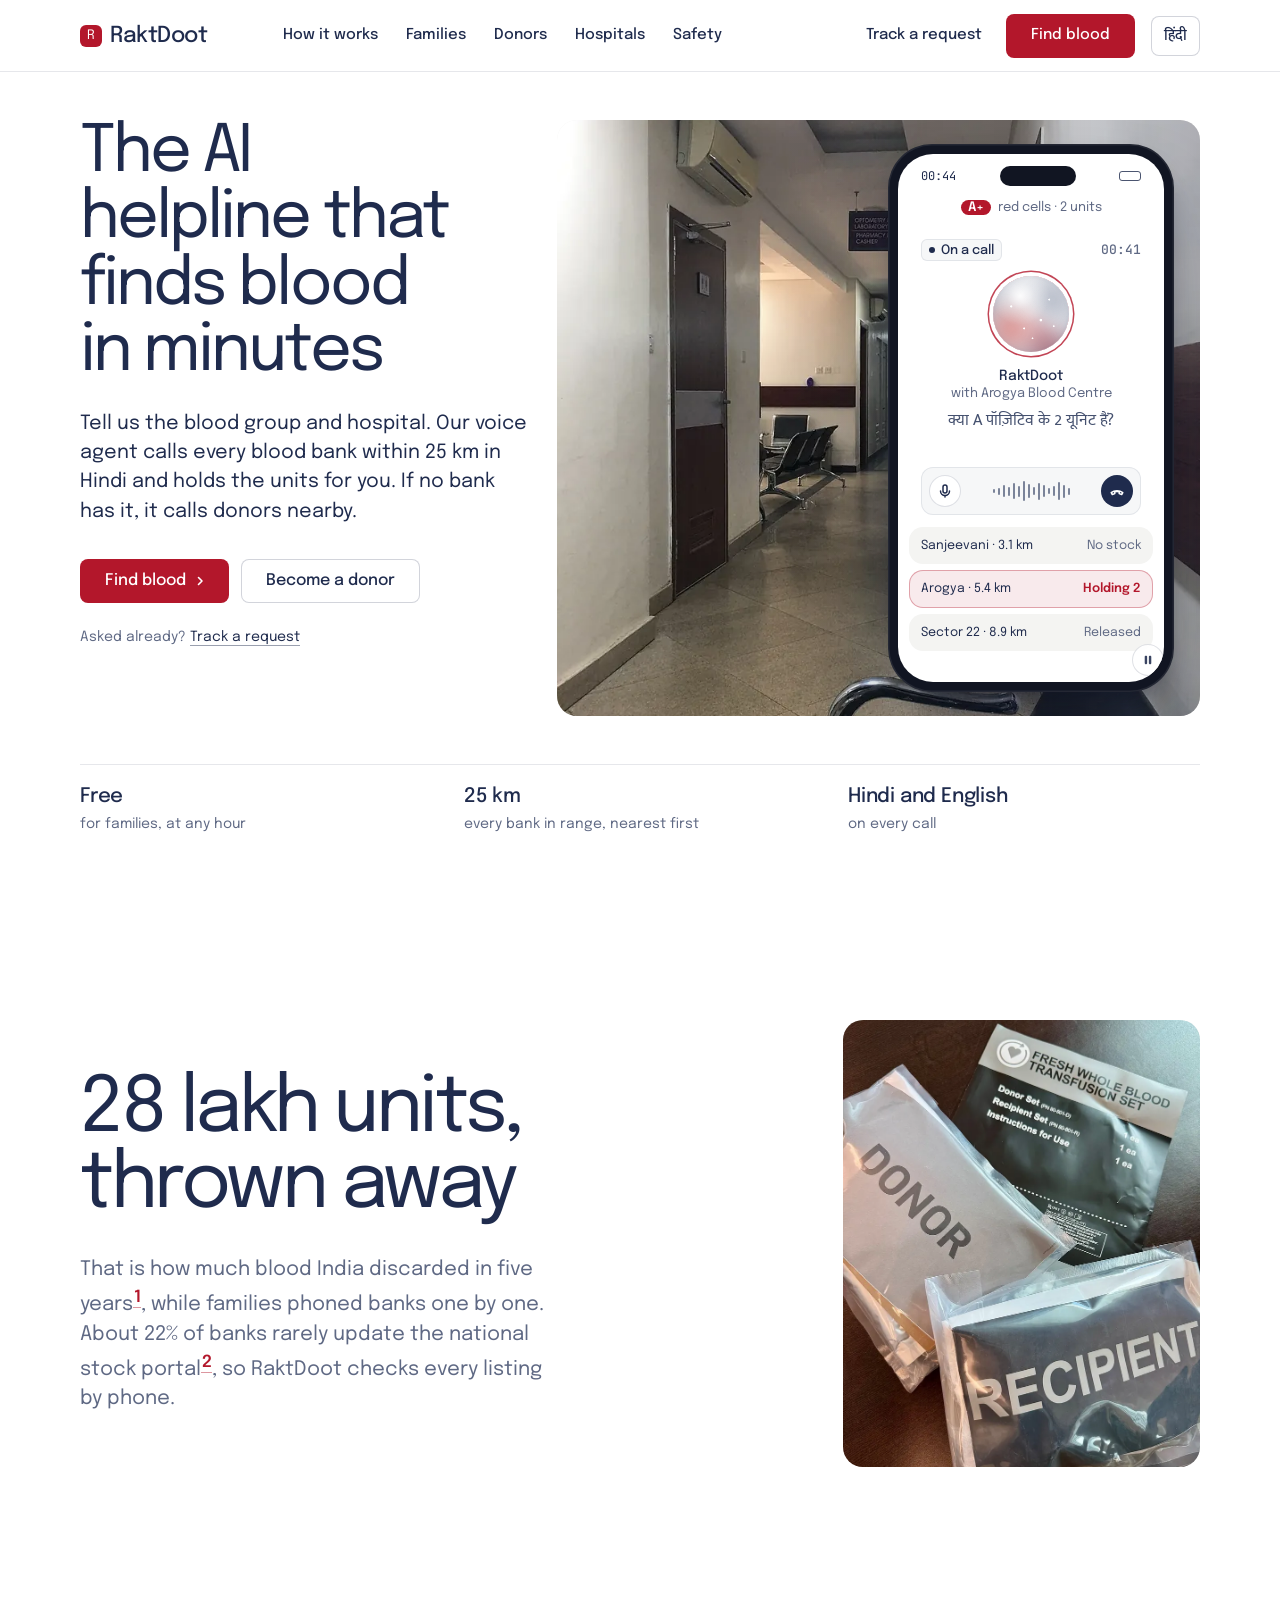
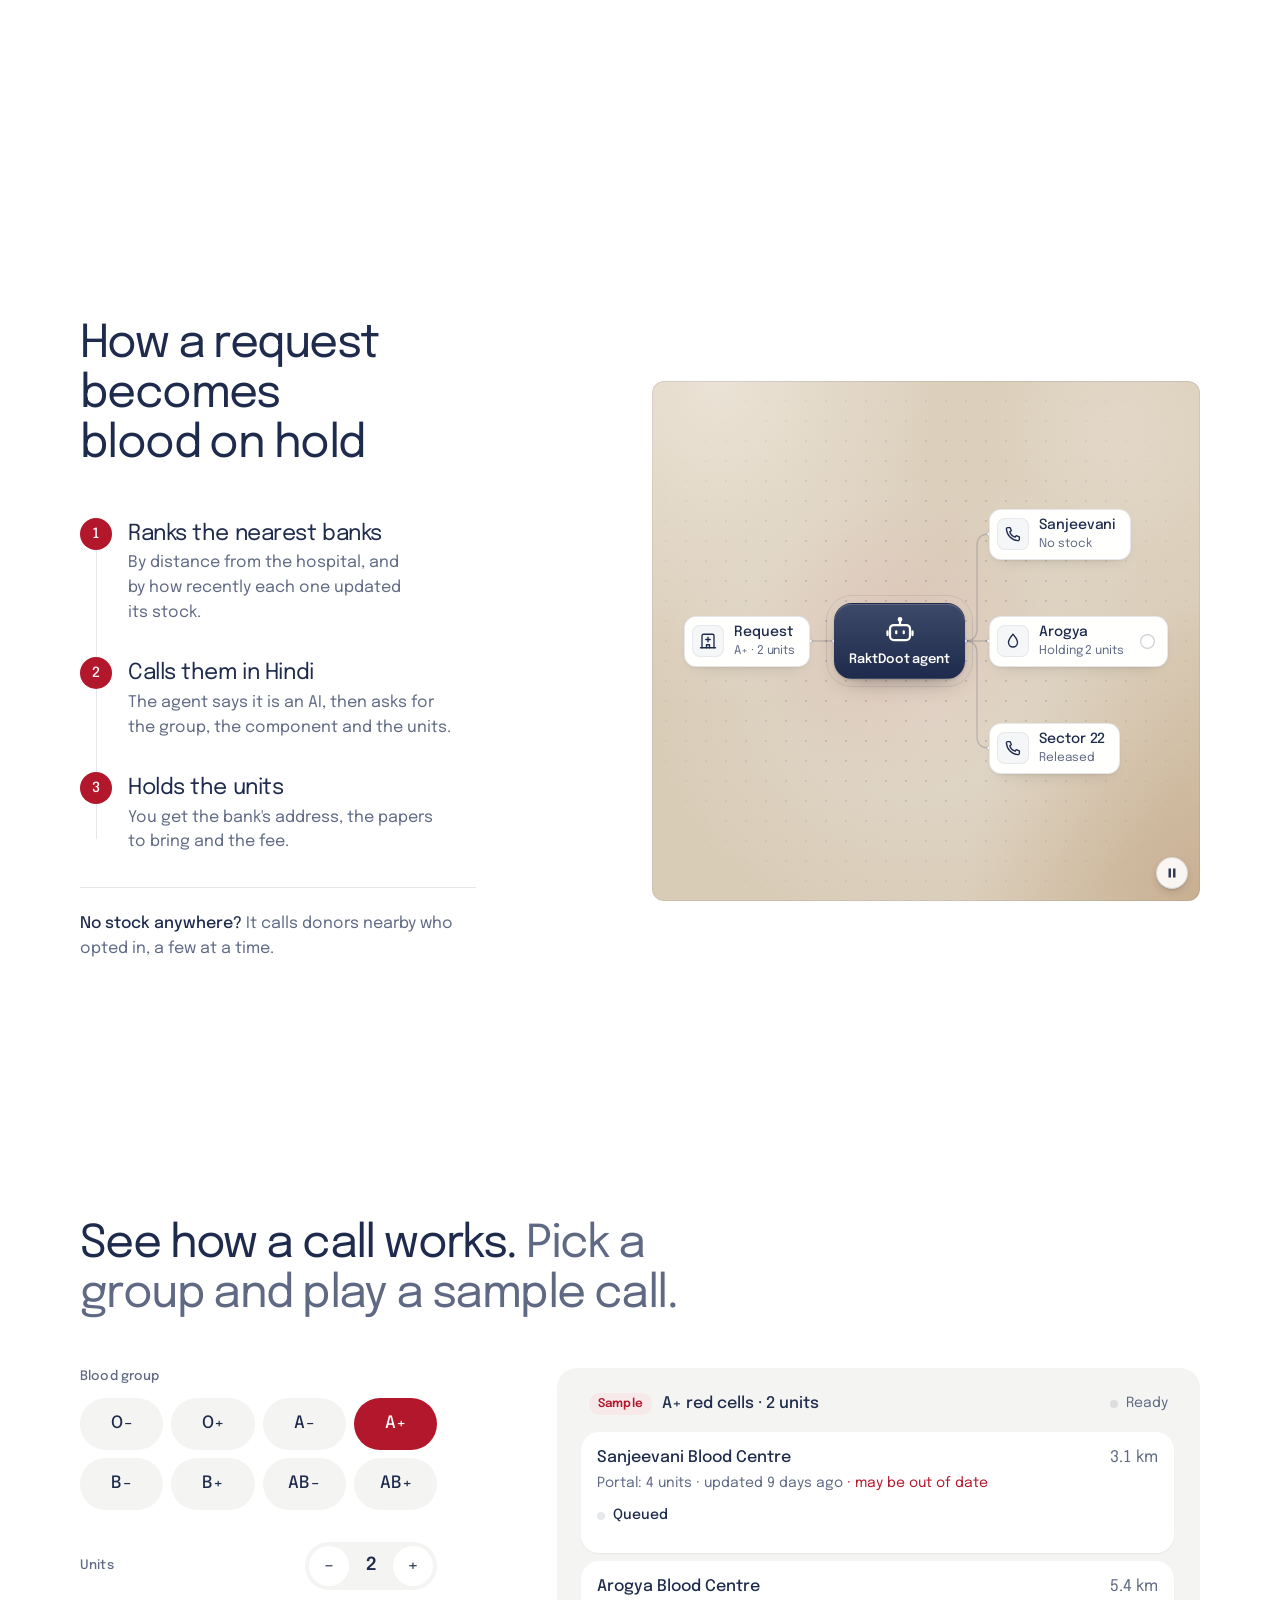
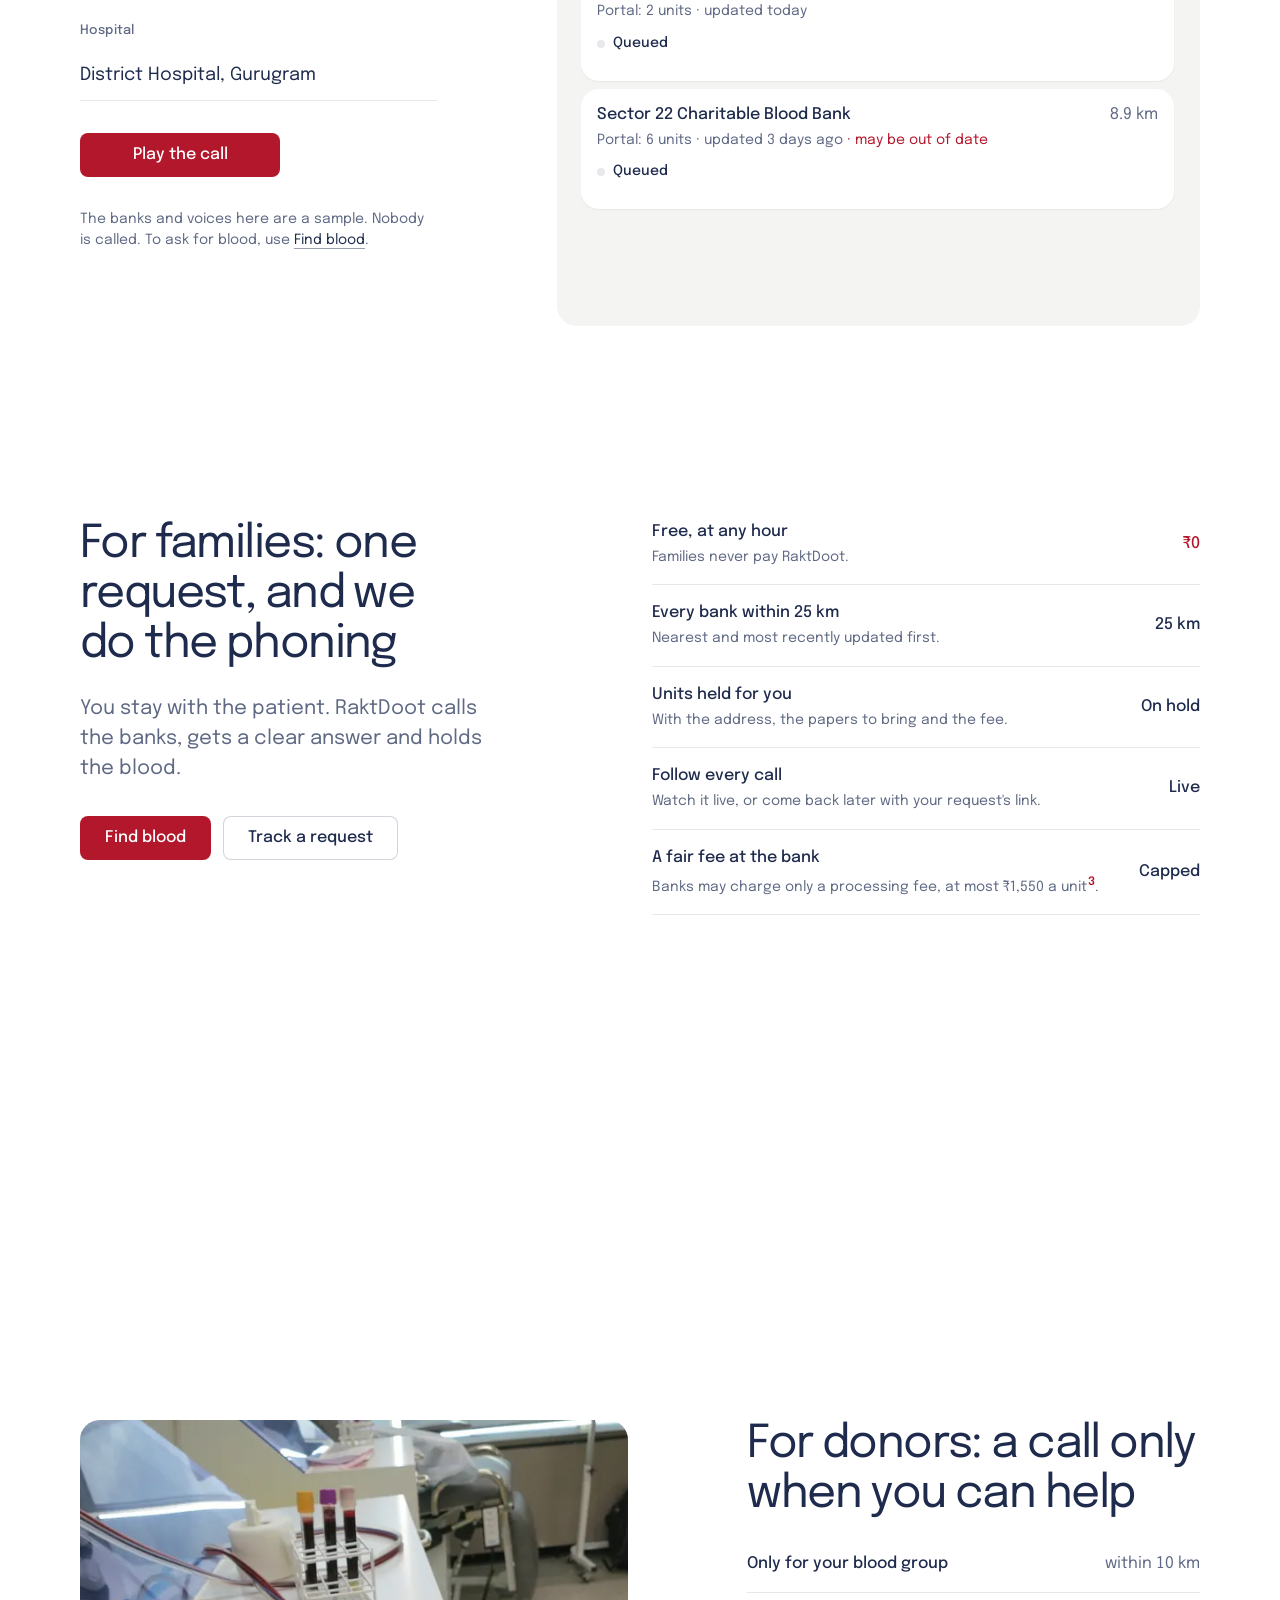
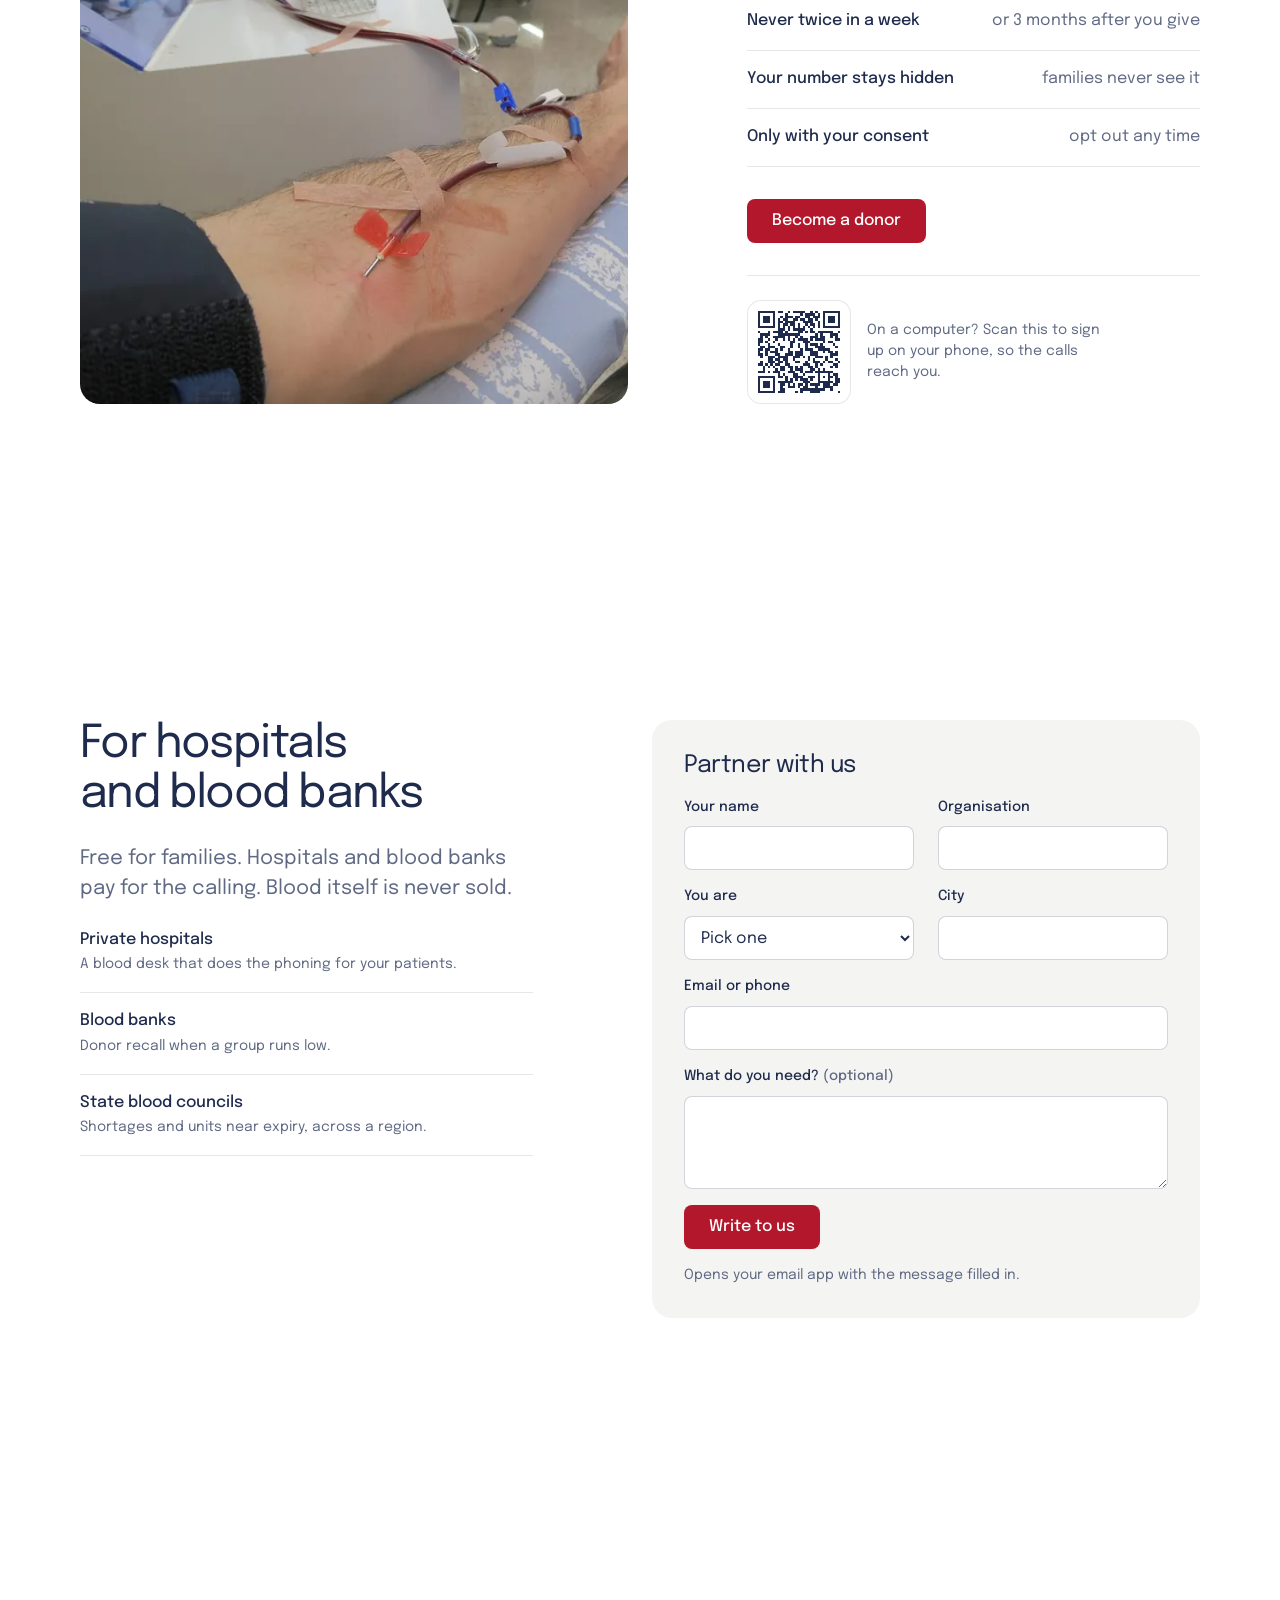
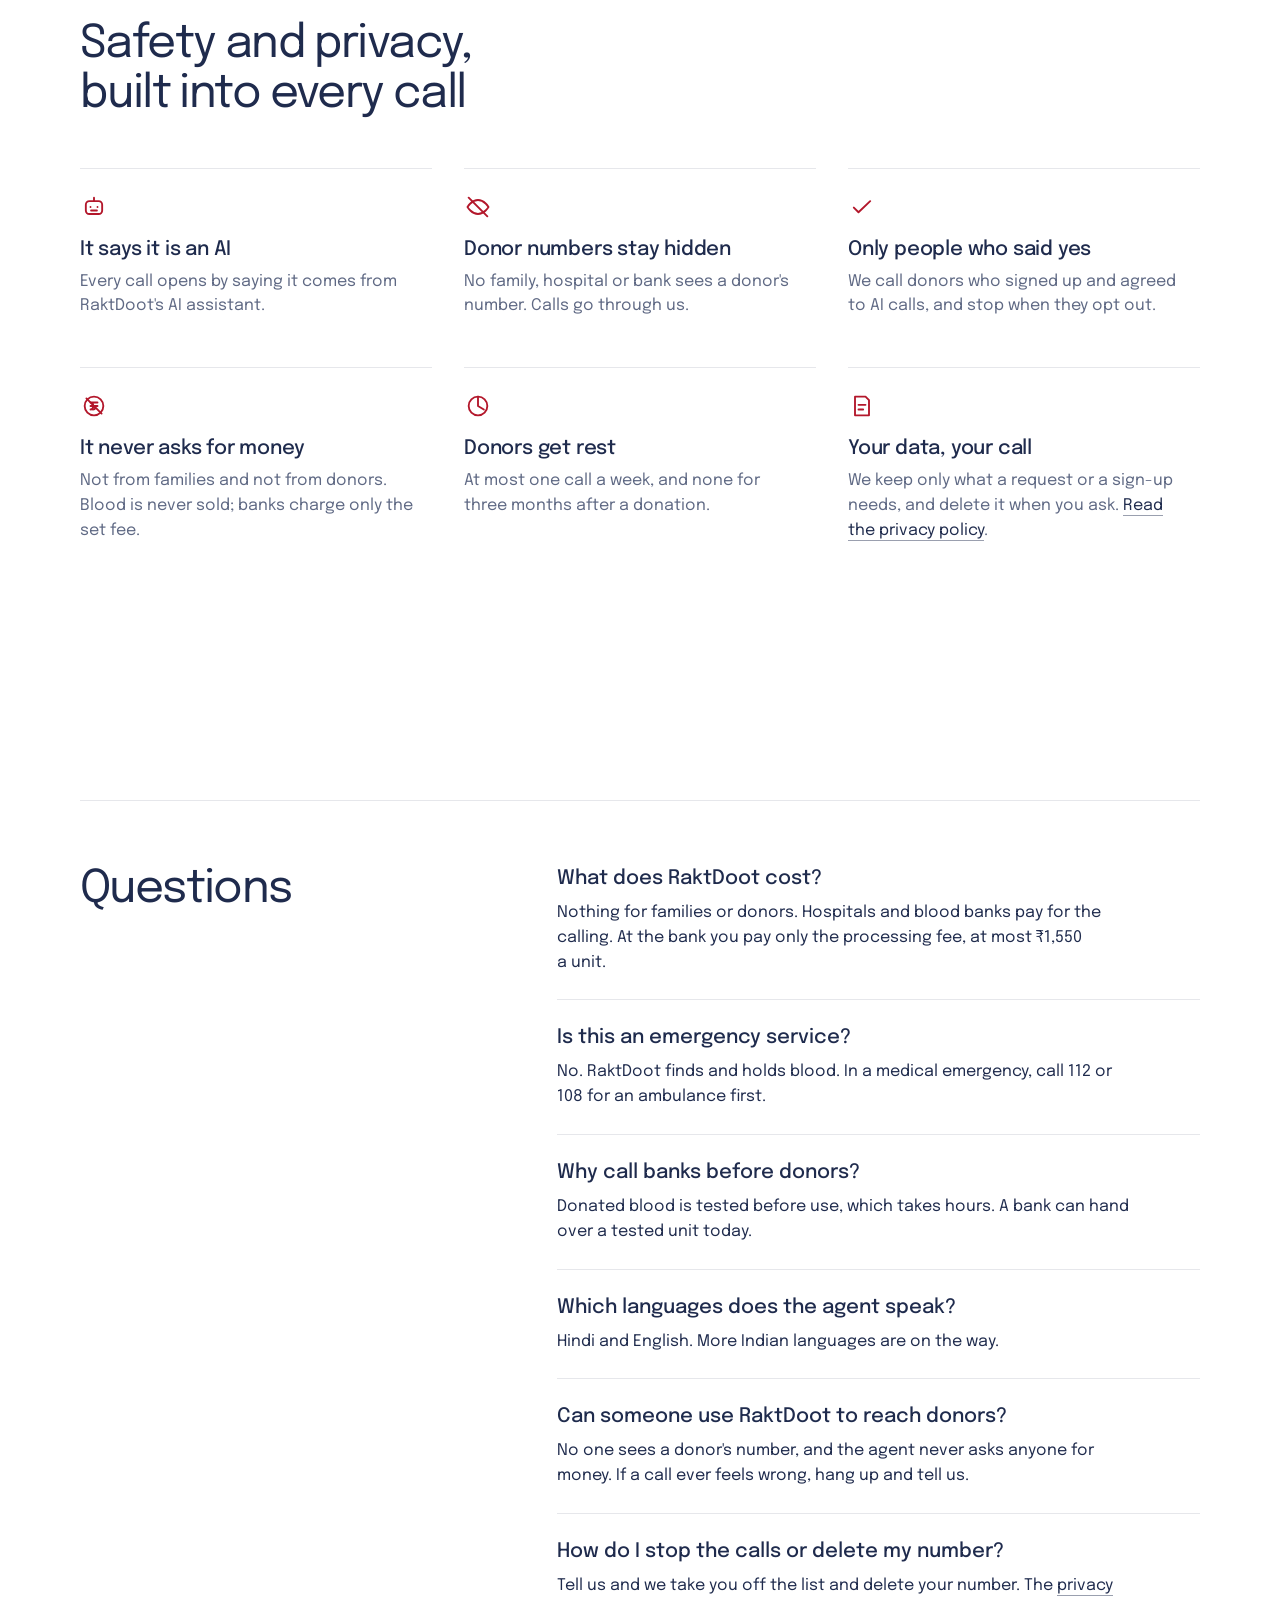
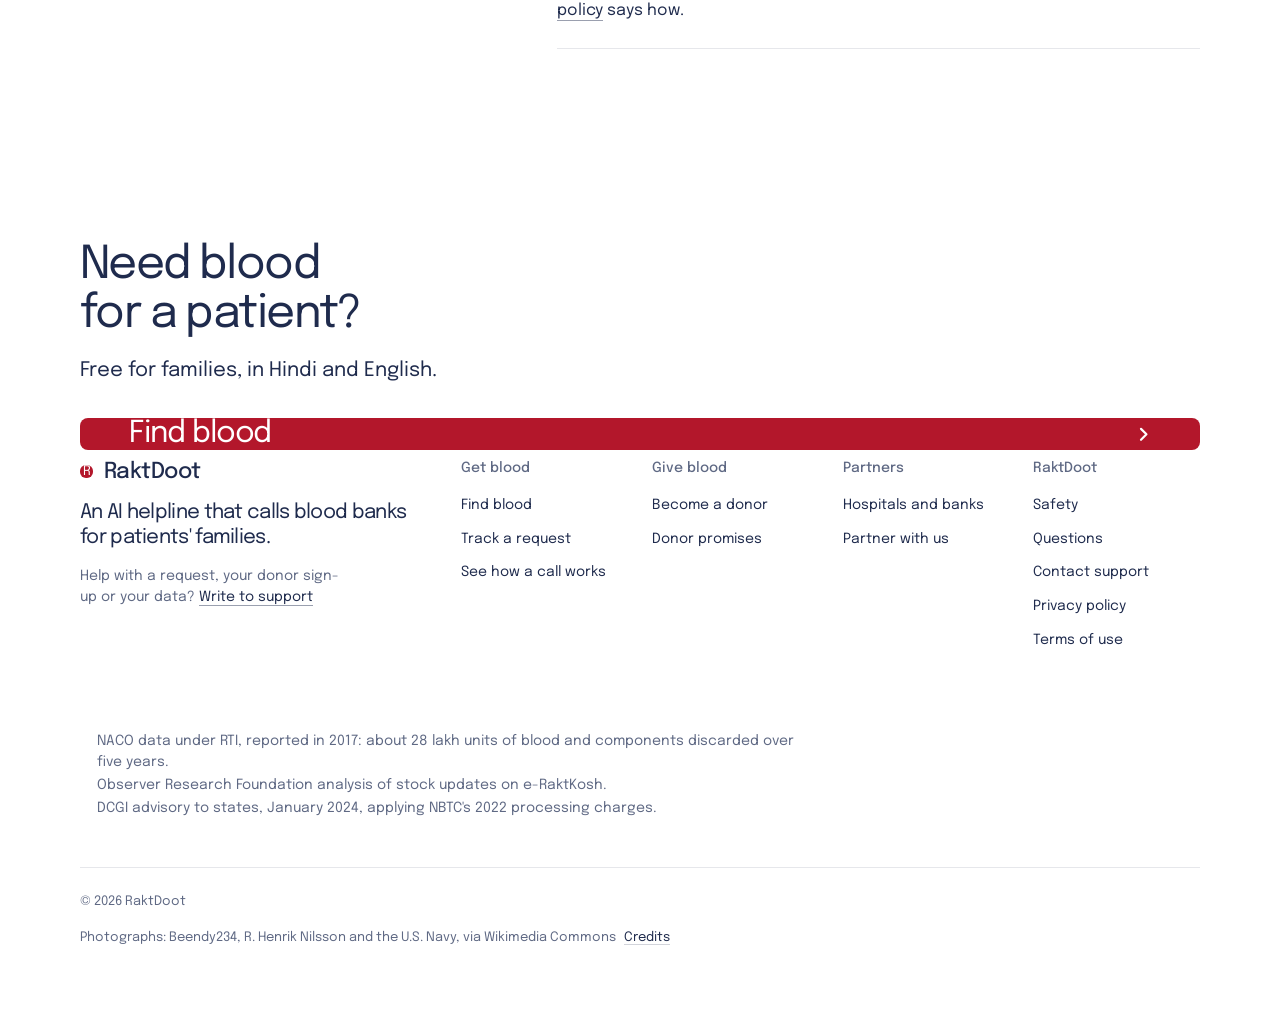
==== commit faf574ac: "Site: one contact constant, footer support, families label, Hindi switch - contact.js holds CONTACT_" ====
--- a/site/index.html
+++ b/site/index.html
@@ -37,7 +37,7 @@
 <link rel="stylesheet" href="assets/ui/base.css">
 <link rel="stylesheet" href="assets/ui/voice/fragment.css">
 <link rel="stylesheet" href="assets/diagrams/diagram.css">
-<link rel="stylesheet" href="page.css?v=20">
+<link rel="stylesheet" href="page.css?v=21">
 <script>document.documentElement.classList.add('m-enter');setTimeout(()=>document.documentElement.classList.add('m-enter-done'),700)</script>
 <script src="assets/backgrounds/backgrounds.js"></script>
 <script>document.documentElement.classList.add('mo-js');setTimeout(()=>document.documentElement.classList.add('mo-safe'),2500)</script>
@@ -53,19 +53,20 @@
 
 <header class="nav">
   <div class="wrap nav__bar">
-    <a class="skip-link" href="#main">Skip to content</a>
+    <a class="skip-link" href="#main" data-i18n="skip">Skip to content</a>
     <a class="nav__logo" href="#top" aria-label="RaktDoot, back to top"><span class="mark mark--initial" aria-hidden="true">R</span>RaktDoot</a>
     <nav class="nav__links" aria-label="Main">
-      <div class="nav__item"><a class="nav__link" href="#how">How it works</a></div>
-      <div class="nav__item"><a class="nav__link" href="#families">Families</a></div>
-      <div class="nav__item"><a class="nav__link" href="#donors">Donors</a></div>
-      <div class="nav__item"><a class="nav__link" href="#partners">Hospitals</a></div>
-      <div class="nav__item"><a class="nav__link" href="#safety">Safety</a></div>
+      <div class="nav__item"><a class="nav__link" href="#how" data-i18n="nav.how">How it works</a></div>
+      <div class="nav__item"><a class="nav__link" href="#families" data-i18n="nav.families">Families</a></div>
+      <div class="nav__item"><a class="nav__link" href="#donors" data-i18n="nav.donors">Donors</a></div>
+      <div class="nav__item"><a class="nav__link" href="#partners" data-i18n="nav.hospitals">Hospitals</a></div>
+      <div class="nav__item"><a class="nav__link" href="#safety" data-i18n="nav.safety">Safety</a></div>
     </nav>
     <div class="nav__actions">
-      <a class="nav__link rd-nav-track" href="/app/#/r/" data-route="track">Track a request</a>
-      <a class="btn btn--primary" href="/app/#/" data-route="findBlood">Find blood</a>
-    </div>
+      <a class="nav__link rd-nav-track" href="/app/#/r/" data-route="track" data-i18n="nav.track">Track a request</a>
+      <a class="btn btn--primary" href="/app/#/" data-route="findBlood" data-i18n="cta.find">Find blood</a>
+    </div>
+    <button class="rd-lang" type="button" id="langBtn" lang="hi" aria-label="हिंदी में पढ़ें">हिंदी</button>
     <button class="nav__toggle" type="button" aria-expanded="false" aria-label="Menu">
       <svg width="18" height="18" viewBox="0 0 18 18" aria-hidden="true"><path d="M2 5h14M2 13h14" stroke="currentColor" stroke-width="1.6" stroke-linecap="round"/></svg>
     </button>
@@ -76,13 +77,13 @@
   <section class="hero hero--split" id="top" data-enter aria-labelledby="hero-h">
     <div class="wrap"><div class="hero-text grid hero__grid">
       <div class="hero__text span-5">
-        <h1 id="hero-h">The AI helpline that finds blood in minutes</h1>
-        <p class="hero__lead t-lead">Tell us the blood group and hospital. Our voice agent calls every blood bank within 25&nbsp;km in Hindi and holds the units for you. If no bank has it, it calls donors nearby.</p>
+        <h1 id="hero-h" data-i18n="hero.h1" data-enter-whole>The AI helpline that finds blood in minutes</h1>
+        <p class="hero__lead t-lead" data-i18n="hero.lead">Tell us the blood group and hospital. Our voice agent calls every blood bank within 25&nbsp;km in Hindi and holds the units for you. If no bank has it, it calls donors nearby.</p>
         <div class="btn-row">
-          <a class="btn btn--primary" href="/app/#/" data-route="findBlood">Find blood<svg class="m-arrow" viewBox="0 0 12 12" aria-hidden="true"><path class="m-arrow__stem" d="M1 6h8"/><path class="m-arrow__head" d="M4.5 2.5 8 6l-3.5 3.5"/></svg></a>
-          <a class="btn btn--secondary" href="/app/#/donor" data-route="donor">Become a donor</a>
-        </div>
-        <p class="rd-hero__track t-small">Asked already? <a href="/app/#/r/" data-route="track">Track a request</a></p>
+          <a class="btn btn--primary" href="/app/#/" data-route="findBlood"><span data-i18n="cta.find">Find blood</span><svg class="m-arrow" viewBox="0 0 12 12" aria-hidden="true"><path class="m-arrow__stem" d="M1 6h8"/><path class="m-arrow__head" d="M4.5 2.5 8 6l-3.5 3.5"/></svg></a>
+          <a class="btn btn--secondary" href="/app/#/donor" data-route="donor" data-i18n="cta.donor">Become a donor</a>
+        </div>
+        <p class="rd-hero__track t-small"><span data-i18n="hero.asked">Asked already?</span> <a href="/app/#/r/" data-route="track" data-i18n="nav.track">Track a request</a></p>
       </div>
       <div class="hero__media span-7 start-6 rd-media">
         <picture class="rd-pic">
@@ -118,9 +119,9 @@
       </div>
     </div>
     <ul class="rd-facts" aria-label="At a glance">
-      <li><b>Free</b><span>for families, at any hour</span></li>
-      <li><b>25 km</b><span>every bank in range, nearest first</span></li>
-      <li><b>Hindi and English</b><span>on every call</span></li>
+      <li><b data-i18n="facts.free">Free</b><span data-i18n="facts.free.sub">for families, at any hour</span></li>
+      <li><b data-i18n="facts.km">25 km</b><span data-i18n="facts.km.sub">every bank in range, nearest first</span></li>
+      <li><b data-i18n="facts.lang">Hindi and English</b><span data-i18n="facts.lang.sub">on every call</span></li>
     </ul>
     </div>
   </section>
@@ -129,8 +130,8 @@
     <div class="wrap">
       <div class="grid rd-why__grid">
         <div class="span-7" data-moment="liquid-type" data-moment-opts='{"strength": 1.1}'>
-          <h2 id="why-h" class="mo-lt__type rd-statement">28 lakh units, thrown away</h2>
-          <p class="t-lead rd-why__lead">That is how much blood India discarded in five years<sup><a href="#src-1" aria-label="Source 1">1</a></sup>, while families phoned banks one by one. About 22% of banks rarely update the national stock portal<sup><a href="#src-2" aria-label="Source 2">2</a></sup>, so RaktDoot checks every listing by phone.</p>
+          <h2 id="why-h" class="mo-lt__type rd-statement" data-i18n="why.h2">28 lakh units, thrown away</h2>
+          <p class="t-lead rd-why__lead" data-i18n="why.lead">That is how much blood India discarded in five years<sup><a href="#src-1" aria-label="Source 1">1</a></sup>, while families phoned banks one by one. About 22% of banks rarely update the national stock portal<sup><a href="#src-2" aria-label="Source 2">2</a></sup>, so RaktDoot checks every listing by phone.</p>
         </div>
         <div class="frame frame--photo frame--portrait span-4 start-9 rd-why__photo">
           <picture class="rd-pic">
@@ -147,26 +148,26 @@
       <div class="grid rd-how">
         <div class="span-5">
           <div class="section-head">
-            <h2 id="how-h">How a request becomes blood on hold</h2>
+            <h2 id="how-h" data-i18n="how.h2">How a request becomes blood on hold</h2>
           </div>
           <ol class="rd-steps">
             <li>
               <span class="step-num" aria-hidden="true">1</span>
-              <h3>Ranks the nearest banks</h3>
-              <p>By distance from the hospital, and by how recently each one updated its stock.</p>
+              <h3 data-i18n="how.1.h">Ranks the nearest banks</h3>
+              <p data-i18n="how.1.p">By distance from the hospital, and by how recently each one updated its stock.</p>
             </li>
             <li>
               <span class="step-num" aria-hidden="true">2</span>
-              <h3>Calls them in Hindi</h3>
-              <p>The agent says it is an AI, then asks for the group, the component and the units.</p>
+              <h3 data-i18n="how.2.h">Calls them in Hindi</h3>
+              <p data-i18n="how.2.p">The agent says it is an AI, then asks for the group, the component and the units.</p>
             </li>
             <li>
               <span class="step-num" aria-hidden="true">3</span>
-              <h3>Holds the units</h3>
-              <p>You get the bank's address, the papers to bring and the fee.</p>
+              <h3 data-i18n="how.3.h">Holds the units</h3>
+              <p data-i18n="how.3.p">You get the bank's address, the papers to bring and the fee.</p>
             </li>
           </ol>
-          <p class="rd-fallback"><b>No stock anywhere?</b> It calls donors nearby who opted in, a few at a time.</p>
+          <p class="rd-fallback" data-i18n="how.fallback"><b>No stock anywhere?</b> It calls donors nearby who opted in, a few at a time.</p>
         </div>
         <div class="panel span-6 start-7 rd-how__panel">
           <div class="dg" data-diagram><script type="application/json">{"layout": "lanes", "alt": "A request from the hospital goes to the RaktDoot agent, which calls three blood banks at once: one has no stock, one holds two units, one is released.", "input": {"label": "Request", "icon": "ui:hospital", "sub": "A+ · 2 units"}, "core": {"label": "RaktDoot agent", "icon": "ui:bot"}, "lanes": [{"label": "Sanjeevani", "icon": "ui:phone", "sub": "No stock"}, {"label": "Arogya", "icon": "ui:droplet", "done": true, "sub": "Holding 2 units"}, {"label": "Sector 22", "icon": "ui:phone", "sub": "Released"}]}</script></div>
@@ -179,7 +180,7 @@
     <div class="wrap">
       <div class="section-head section-head--split">
         <div>
-          <h2 id="call-h">See how a call works. <span class="muted">Pick a group and play a sample call.</span></h2>
+          <h2 id="call-h" data-i18n="call.h2">See how a call works. <span class="muted">Pick a group and play a sample call.</span></h2>
         </div>
       </div>
       <div class="grid rd-try">
@@ -211,7 +212,7 @@
             <p class="field__error" id="hospital-err" hidden>Write the hospital's name.</p>
           </div>
           <button class="btn btn--primary rd-go" type="submit" id="findBtn">Play the call</button>
-          <p class="t-small muted">The banks and voices here are a sample. Nobody is called. To ask for blood, use <a href="/app/#/" data-route="findBlood">Find blood</a>.</p>
+          <p class="t-small muted"><span data-i18n="call.note">The banks and voices here are a sample. Nobody is called. To ask for blood, use</span> <a href="/app/#/" data-route="findBlood" data-i18n="cta.find">Find blood</a>.</p>
         </form>
 
         <div class="rd-log span-7 start-6" id="log" aria-live="off">
@@ -234,19 +235,19 @@
     <div class="wrap">
       <div class="grid rd-split">
         <div class="span-5 rd-split__head">
-          <h2 id="families-h">For families: one request, and we do the phoning</h2>
-          <p class="t-lead muted">You stay with the patient. RaktDoot calls the banks, gets a clear answer and holds the blood.</p>
+          <h2 id="families-h" data-i18n="fam.h2">For families: one request, and we do the phoning</h2>
+          <p class="t-lead muted" data-i18n="fam.lead">You stay with the patient. RaktDoot calls the banks, gets a clear answer and holds the blood.</p>
           <div class="btn-row">
-            <a class="btn btn--primary" href="/app/#/" data-route="findBlood">Find blood</a>
-            <a class="btn btn--secondary" href="/app/#/r/" data-route="track">Track a request</a>
+            <a class="btn btn--primary" href="/app/#/" data-route="findBlood" data-i18n="cta.find">Find blood</a>
+            <a class="btn btn--secondary" href="/app/#/r/" data-route="track" data-i18n="nav.track">Track a request</a>
           </div>
         </div>
         <ul class="rows span-6 start-7 rd-list">
-          <li><span class="rows__name">Free, at any hour<small>Families never pay RaktDoot.</small></span><span class="rows__value">₹0</span></li>
-          <li><span class="rows__name">Every bank within 25 km<small>Nearest and most recently updated first.</small></span><span class="rows__value">One request</span></li>
-          <li><span class="rows__name">Units held for you<small>With the address, the papers to bring and the fee.</small></span><span class="rows__value">On hold</span></li>
-          <li><span class="rows__name">Follow every call<small>Watch it live, or come back later with your request's link.</small></span><span class="rows__value">Live</span></li>
-          <li><span class="rows__name">A fair fee at the bank<small>Banks may charge only a processing fee, at most ₹1,550 a unit<sup><a href="#src-3" aria-label="Source 3">3</a></sup>.</small></span><span class="rows__value">Capped</span></li>
+          <li data-i18n="fam.1"><span class="rows__name">Free, at any hour<small>Families never pay RaktDoot.</small></span><span class="rows__value">₹0</span></li>
+          <li data-i18n="fam.2"><span class="rows__name">Every bank within 25 km<small>Nearest and most recently updated first.</small></span><span class="rows__value">25 km</span></li>
+          <li data-i18n="fam.3"><span class="rows__name">Units held for you<small>With the address, the papers to bring and the fee.</small></span><span class="rows__value">On hold</span></li>
+          <li data-i18n="fam.4"><span class="rows__name">Follow every call<small>Watch it live, or come back later with your request's link.</small></span><span class="rows__value">Live</span></li>
+          <li data-i18n="fam.5"><span class="rows__name">A fair fee at the bank<small>Banks may charge only a processing fee, at most ₹1,550 a unit<sup><a href="#src-3" aria-label="Source 3">3</a></sup>.</small></span><span class="rows__value">Capped</span></li>
         </ul>
       </div>
     </div>
@@ -262,19 +263,19 @@
           </picture>
         </div>
         <div class="span-5 start-8 rd-donors__copy">
-          <h2 id="donors-h">For donors: a call only when you can help</h2>
+          <h2 id="donors-h" data-i18n="don.h2">For donors: a call only when you can help</h2>
           <ul class="rows rd-promises">
-            <li><span class="rows__name">Only for your blood group</span><span class="rows__value">within 10 km</span></li>
-            <li><span class="rows__name">Never twice in a week</span><span class="rows__value">or 3 months after you give</span></li>
-            <li><span class="rows__name">Your number stays hidden</span><span class="rows__value">families never see it</span></li>
-            <li><span class="rows__name">Only with your consent</span><span class="rows__value">opt out any time</span></li>
+            <li data-i18n="don.1"><span class="rows__name">Only for your blood group</span><span class="rows__value">within 10 km</span></li>
+            <li data-i18n="don.2"><span class="rows__name">Never twice in a week</span><span class="rows__value">or 3 months after you give</span></li>
+            <li data-i18n="don.3"><span class="rows__name">Your number stays hidden</span><span class="rows__value">families never see it</span></li>
+            <li data-i18n="don.4"><span class="rows__name">Only with your consent</span><span class="rows__value">opt out any time</span></li>
           </ul>
           <div class="btn-row">
-            <a class="btn btn--primary" href="/app/#/donor" data-route="donor">Become a donor</a>
+            <a class="btn btn--primary" href="/app/#/donor" data-route="donor" data-i18n="cta.donor">Become a donor</a>
           </div>
           <div class="rd-qr-mini">
             <div class="rd-qr" id="qr" role="img" aria-label="QR code that opens the RaktDoot donor sign-up"></div>
-            <p class="t-small muted">On a computer? Scan this to sign up on your phone, so the calls reach you.</p>
+            <p class="t-small muted" data-i18n="don.qr">On a computer? Scan this to sign up on your phone, so the calls reach you.</p>
           </div>
         </div>
       </div>
@@ -285,12 +286,12 @@
     <div class="wrap">
       <div class="grid rd-split">
         <div class="span-5 rd-split__head">
-          <h2 id="partners-h">For hospitals and blood banks</h2>
-          <p class="t-lead muted">Free for families. Hospitals and blood banks pay for the calling. Blood itself is never sold.</p>
+          <h2 id="partners-h" data-i18n="par.h2">For hospitals and blood banks</h2>
+          <p class="t-lead muted" data-i18n="par.lead">Free for families. Hospitals and blood banks pay for the calling. Blood itself is never sold.</p>
           <ul class="rows rd-list">
-            <li><span class="rows__name">Private hospitals<small>A blood desk that does the phoning for your patients.</small></span></li>
-            <li><span class="rows__name">Blood banks<small>Donor recall when a group runs low.</small></span></li>
-            <li><span class="rows__name">State blood councils<small>Shortages and units near expiry, across a region.</small></span></li>
+            <li data-i18n="par.1"><span class="rows__name">Private hospitals<small>A blood desk that does the phoning for your patients.</small></span></li>
+            <li data-i18n="par.2"><span class="rows__name">Blood banks<small>Donor recall when a group runs low.</small></span></li>
+            <li data-i18n="par.3"><span class="rows__name">State blood councils<small>Shortages and units near expiry, across a region.</small></span></li>
           </ul>
         </div>
         <form class="rd-pform span-6 start-7" id="partnerForm" novalidate aria-labelledby="pform-h">
@@ -328,38 +329,38 @@
   <section class="section" id="safety" aria-labelledby="safety-h">
     <div class="wrap">
       <div class="section-head">
-        <h2 id="safety-h">Safety and privacy, built into every call</h2>
+        <h2 id="safety-h" data-i18n="saf.h2">Safety and privacy, built into every call</h2>
       </div>
       <ul class="rd-safety">
         <li>
           <svg class="rd-ic" viewBox="0 0 24 24" aria-hidden="true"><rect x="5" y="7" width="14" height="11" rx="3"/><path d="M12 7V4M9 12h.01M15 12h.01M9.5 15h5"/></svg>
-          <h3>It says it is an AI</h3>
-          <p>Every call opens by saying it comes from RaktDoot's AI assistant.</p>
+          <h3 data-i18n="saf.1.h">It says it is an AI</h3>
+          <p data-i18n="saf.1.p">Every call opens by saying it comes from RaktDoot's AI assistant.</p>
         </li>
         <li>
           <svg class="rd-ic" viewBox="0 0 24 24" aria-hidden="true"><path d="M3 12s3.5-6 9-6 9 6 9 6-3.5 6-9 6-9-6-9-6z"/><path d="M4 4l16 16"/></svg>
-          <h3>Donor numbers stay hidden</h3>
-          <p>No family, hospital or bank sees a donor's number. Calls go through us.</p>
+          <h3 data-i18n="saf.2.h">Donor numbers stay hidden</h3>
+          <p data-i18n="saf.2.p">No family, hospital or bank sees a donor's number. Calls go through us.</p>
         </li>
         <li>
           <svg class="rd-ic" viewBox="0 0 24 24" aria-hidden="true"><path d="M5 12.5l4 4L19 7"/></svg>
-          <h3>Only people who said yes</h3>
-          <p>We call donors who signed up and agreed to AI calls, and stop when they opt out.</p>
+          <h3 data-i18n="saf.3.h">Only people who said yes</h3>
+          <p data-i18n="saf.3.p">We call donors who signed up and agreed to AI calls, and stop when they opt out.</p>
         </li>
         <li>
           <svg class="rd-ic" viewBox="0 0 24 24" aria-hidden="true"><circle cx="12" cy="12" r="8"/><path d="M9 9h6M9 12h6M11 12c2.5 0 3 3 0 3M9 9c3 0 3 6 0 6"/><path d="M5.5 5.5l13 13"/></svg>
-          <h3>It never asks for money</h3>
-          <p>Not from families and not from donors. Blood is never sold; banks charge only the set fee.</p>
+          <h3 data-i18n="saf.4.h">It never asks for money</h3>
+          <p data-i18n="saf.4.p">Not from families and not from donors. Blood is never sold; banks charge only the set fee.</p>
         </li>
         <li>
           <svg class="rd-ic" viewBox="0 0 24 24" aria-hidden="true"><path d="M12 4v8l5 3"/><circle cx="12" cy="12" r="8"/></svg>
-          <h3>Donors get rest</h3>
-          <p>At most one call a week, and none for three months after a donation.</p>
+          <h3 data-i18n="saf.5.h">Donors get rest</h3>
+          <p data-i18n="saf.5.p">At most one call a week, and none for three months after a donation.</p>
         </li>
         <li>
           <svg class="rd-ic" viewBox="0 0 24 24" aria-hidden="true"><path d="M6 4h9l3 3v13H6z"/><path d="M9 11h6M9 15h4"/></svg>
-          <h3>Your data, your call</h3>
-          <p>We keep only what a request or a sign-up needs, and delete it when you ask. <a href="privacy.html">Read the privacy policy</a>.</p>
+          <h3 data-i18n="saf.6.h">Your data, your call</h3>
+          <p data-i18n="saf.6.p">We keep only what a request or a sign-up needs, and delete it when you ask. <a href="privacy.html">Read the privacy policy</a>.</p>
         </li>
       </ul>
     </div>
@@ -368,14 +369,14 @@
   <section class="section" id="faq" aria-labelledby="faq-h">
     <div class="wrap">
       <div class="grid">
-        <div class="section-head span-4"><h2 id="faq-h">Questions</h2></div>
+        <div class="section-head span-4"><h2 id="faq-h" data-i18n="faq.h2">Questions</h2></div>
         <div class="faq span-7 start-6">
-          <div class="faq__item"><h3>What does RaktDoot cost?</h3><p>Nothing for families or donors. Hospitals and blood banks pay for the calling. At the bank you pay only the processing fee, at most ₹1,550 a unit.</p></div>
-          <div class="faq__item"><h3>Is this an emergency service?</h3><p>No. RaktDoot finds and holds blood. In a medical emergency, call 112 or 108 for an ambulance first.</p></div>
-          <div class="faq__item"><h3>Why call banks before donors?</h3><p>Donated blood is tested before use, which takes hours. A bank can hand over a tested unit today.</p></div>
-          <div class="faq__item"><h3>Which languages does the agent speak?</h3><p>Hindi and English. More Indian languages are on the way.</p></div>
-          <div class="faq__item"><h3>Can someone use RaktDoot to reach donors?</h3><p>No one sees a donor's number, and the agent never asks anyone for money. If a call ever feels wrong, hang up and tell us.</p></div>
-          <div class="faq__item"><h3>How do I stop the calls or delete my number?</h3><p>Tell us and we take you off the list and delete your number. The <a href="privacy.html#your-choices">privacy policy</a> says how.</p></div>
+          <div class="faq__item"><h3 data-i18n="faq.1.q">What does RaktDoot cost?</h3><p data-i18n="faq.1.a">Nothing for families or donors. Hospitals and blood banks pay for the calling. At the bank you pay only the processing fee, at most ₹1,550 a unit.</p></div>
+          <div class="faq__item"><h3 data-i18n="faq.2.q">Is this an emergency service?</h3><p data-i18n="faq.2.a">No. RaktDoot finds and holds blood. In a medical emergency, call 112 or 108 for an ambulance first.</p></div>
+          <div class="faq__item"><h3 data-i18n="faq.3.q">Why call banks before donors?</h3><p data-i18n="faq.3.a">Donated blood is tested before use, which takes hours. A bank can hand over a tested unit today.</p></div>
+          <div class="faq__item"><h3 data-i18n="faq.4.q">Which languages does the agent speak?</h3><p data-i18n="faq.4.a">Hindi and English. More Indian languages are on the way.</p></div>
+          <div class="faq__item"><h3 data-i18n="faq.5.q">Can someone use RaktDoot to reach donors?</h3><p data-i18n="faq.5.a">No one sees a donor's number, and the agent never asks anyone for money. If a call ever feels wrong, hang up and tell us.</p></div>
+          <div class="faq__item"><h3 data-i18n="faq.6.q">How do I stop the calls or delete my number?</h3><p data-i18n="faq.6.a">Tell us and we take you off the list and delete your number. The <a href="privacy.html#your-choices">privacy policy</a> says how.</p></div>
         </div>
       </div>
     </div>
@@ -386,21 +387,22 @@
   <div class="wrap">
     <div class="closing__cta close--type">
       <div class="section-head">
-        <h2 id="close-h">Need blood for a patient?</h2>
-        <p>Free for families, in Hindi and English.</p>
-      </div>
-      <a class="btn btn--primary btn--xl btn--wide" href="/app/#/" data-route="findBlood">Find blood<svg class="m-arrow" viewBox="0 0 12 12" aria-hidden="true"><path class="m-arrow__stem" d="M1 6h8"/><path class="m-arrow__head" d="M4.5 2.5 8 6l-3.5 3.5"/></svg></a>
+        <h2 id="close-h" data-i18n="close.h2">Need blood for a patient?</h2>
+        <p data-i18n="close.p">Free for families, in Hindi and English.</p>
+      </div>
+      <a class="btn btn--primary btn--xl btn--wide" href="/app/#/" data-route="findBlood"><span data-i18n="cta.find">Find blood</span><svg class="m-arrow" viewBox="0 0 12 12" aria-hidden="true"><path class="m-arrow__stem" d="M1 6h8"/><path class="m-arrow__head" d="M4.5 2.5 8 6l-3.5 3.5"/></svg></a>
     </div>
     <div class="closing__links">
       <div class="grid">
         <div class="span-4 stack-4">
           <a class="nav__logo" href="#top"><span class="mark mark--initial" aria-hidden="true">R</span>RaktDoot</a>
-          <p class="footer__lede">An AI helpline that calls blood banks for patients' families.</p>
-        </div>
-        <nav class="span-2 start-5 footer__col" aria-label="Get blood"><h3>Get blood</h3><ul><li><a href="/app/#/" data-route="findBlood">Find blood</a></li><li><a href="/app/#/r/" data-route="track">Track a request</a></li><li><a href="#call">See how a call works</a></li></ul></nav>
-        <nav class="span-2 footer__col" aria-label="Give blood"><h3>Give blood</h3><ul><li><a href="/app/#/donor" data-route="donor">Become a donor</a></li><li><a href="#donors">Donor promises</a></li></ul></nav>
-        <nav class="span-2 footer__col" aria-label="Partners"><h3>Partners</h3><ul><li><a href="#partners">Hospitals and banks</a></li><li><a href="#partnerForm">Partner with us</a></li></ul></nav>
-        <nav class="span-2 footer__col" aria-label="RaktDoot"><h3>RaktDoot</h3><ul><li><a href="#safety">Safety</a></li><li><a href="#faq">Questions</a></li><li><a href="privacy.html">Privacy policy</a></li><li><a href="terms.html">Terms of use</a></li></ul></nav>
+          <p class="footer__lede" data-i18n="foot.lede">An AI helpline that calls blood banks for patients' families.</p>
+          <p class="rd-support t-small"><span data-i18n="foot.help">Help with a request, your donor sign-up or your data?</span> <a href="mailto:" data-contact data-subject="RaktDoot support" data-i18n="foot.support">Write to support</a></p>
+        </div>
+        <nav class="span-2 start-5 footer__col" aria-label="Get blood"><h3 data-i18n="foot.get">Get blood</h3><ul><li><a href="/app/#/" data-route="findBlood" data-i18n="cta.find">Find blood</a></li><li><a href="/app/#/r/" data-route="track" data-i18n="nav.track">Track a request</a></li><li><a href="#call" data-i18n="foot.call">See how a call works</a></li></ul></nav>
+        <nav class="span-2 footer__col" aria-label="Give blood"><h3 data-i18n="foot.give">Give blood</h3><ul><li><a href="/app/#/donor" data-route="donor" data-i18n="cta.donor">Become a donor</a></li><li><a href="#donors" data-i18n="foot.promises">Donor promises</a></li></ul></nav>
+        <nav class="span-2 footer__col" aria-label="Partners"><h3 data-i18n="foot.partners">Partners</h3><ul><li><a href="#partners" data-i18n="foot.hosp">Hospitals and banks</a></li><li><a href="#partnerForm" data-i18n="foot.partner">Partner with us</a></li></ul></nav>
+        <nav class="span-2 footer__col" aria-label="RaktDoot"><h3>RaktDoot</h3><ul><li><a href="#safety" data-i18n="foot.safety">Safety</a></li><li><a href="#faq" data-i18n="foot.faq">Questions</a></li><li><a href="mailto:" data-contact data-subject="RaktDoot support" data-i18n="foot.contact">Contact support</a></li><li><a href="privacy.html" data-i18n="foot.privacy">Privacy policy</a></li><li><a href="terms.html" data-i18n="foot.terms">Terms of use</a></li></ul></nav>
       </div>
       <ol class="rd-sources t-small muted" aria-label="Sources">
         <li id="src-1">NACO data under RTI, reported in 2017: about 28 lakh units of blood and components discarded over five years.</li>
@@ -419,7 +421,8 @@
 <script type="module" src="assets/motion/motion.js"></script>
 <script type="module" src="assets/layout/layout.js"></script>
 <script type="module" src="assets/diagrams/mount.js"></script>
+<script src="contact.js" defer></script>
 <script src="assets/qrcode.js" defer></script>
-<script type="module" src="page.js?v=20"></script>
+<script type="module" src="page.js?v=21"></script>
 </body>
 </html>
--- a/site/page.css
+++ b/site/page.css
@@ -259,3 +259,31 @@
   ul.rows.rd-promises > li { grid-template-columns: 1fr; gap: 2px; }
   ul.rows.rd-promises .rows__value { grid-column: 1; grid-row: auto; text-align: left; justify-self: start; max-width: none; width: auto; white-space: normal; }
 }
+
+/* footer support line */
+.rd-support { color: var(--muted); max-width: 34ch; }
+.rd-support a { color: var(--ink); text-decoration: underline; text-decoration-color: color-mix(in srgb, var(--accent) 55%, transparent); text-underline-offset: 3px; }
+.rd-support a:hover { color: var(--accent); }
+.rd-support a:focus-visible { outline: 2px solid var(--ink); outline-offset: 3px; }
+
+/* ---------- Hindi / English switch ---------- */
+.rd-lang {
+  flex: none; height: 40px; padding: 0 var(--s-3); margin-left: calc(var(--s-4) - var(--s-8));
+  border: 1px solid var(--line-strong); border-radius: var(--r-btn); background: var(--bg); color: var(--ink);
+  font: 500 15px/1 "Mukta", var(--font-text); cursor: pointer; transition: border-color 0.2s, color 0.2s;
+}
+.rd-lang:hover { border-color: color-mix(in oklab, var(--ink) 35%, transparent); color: var(--accent); }
+.rd-lang:focus-visible { outline: 2px solid var(--ink); outline-offset: 3px; }
+.rd-lang + .nav__toggle { margin-left: 0; }
+@media (max-width: 1023px) {
+  .rd-lang { margin-left: var(--s-2); height: 44px; }
+  .nav__bar { column-gap: var(--s-2); }
+}
+@media (max-width: 400px) { .rd-lang { padding: 0 10px; font-size: 14px; } }
+/* in Hindi the page sets in Mukta (it carries Latin too), with no negative tracking, which breaks Devanagari */
+html[lang="hi"] {
+  --font-display: "Mukta", "Epilogue", system-ui, sans-serif;
+  --font-text: "Mukta", "Epilogue", system-ui, sans-serif;
+  --display-tracking: 0; --display-tracking-xl: 0;
+}
+html[lang="hi"] :is(h1, h2, h3, .rd-statement) { letter-spacing: 0; line-height: 1.25; }
